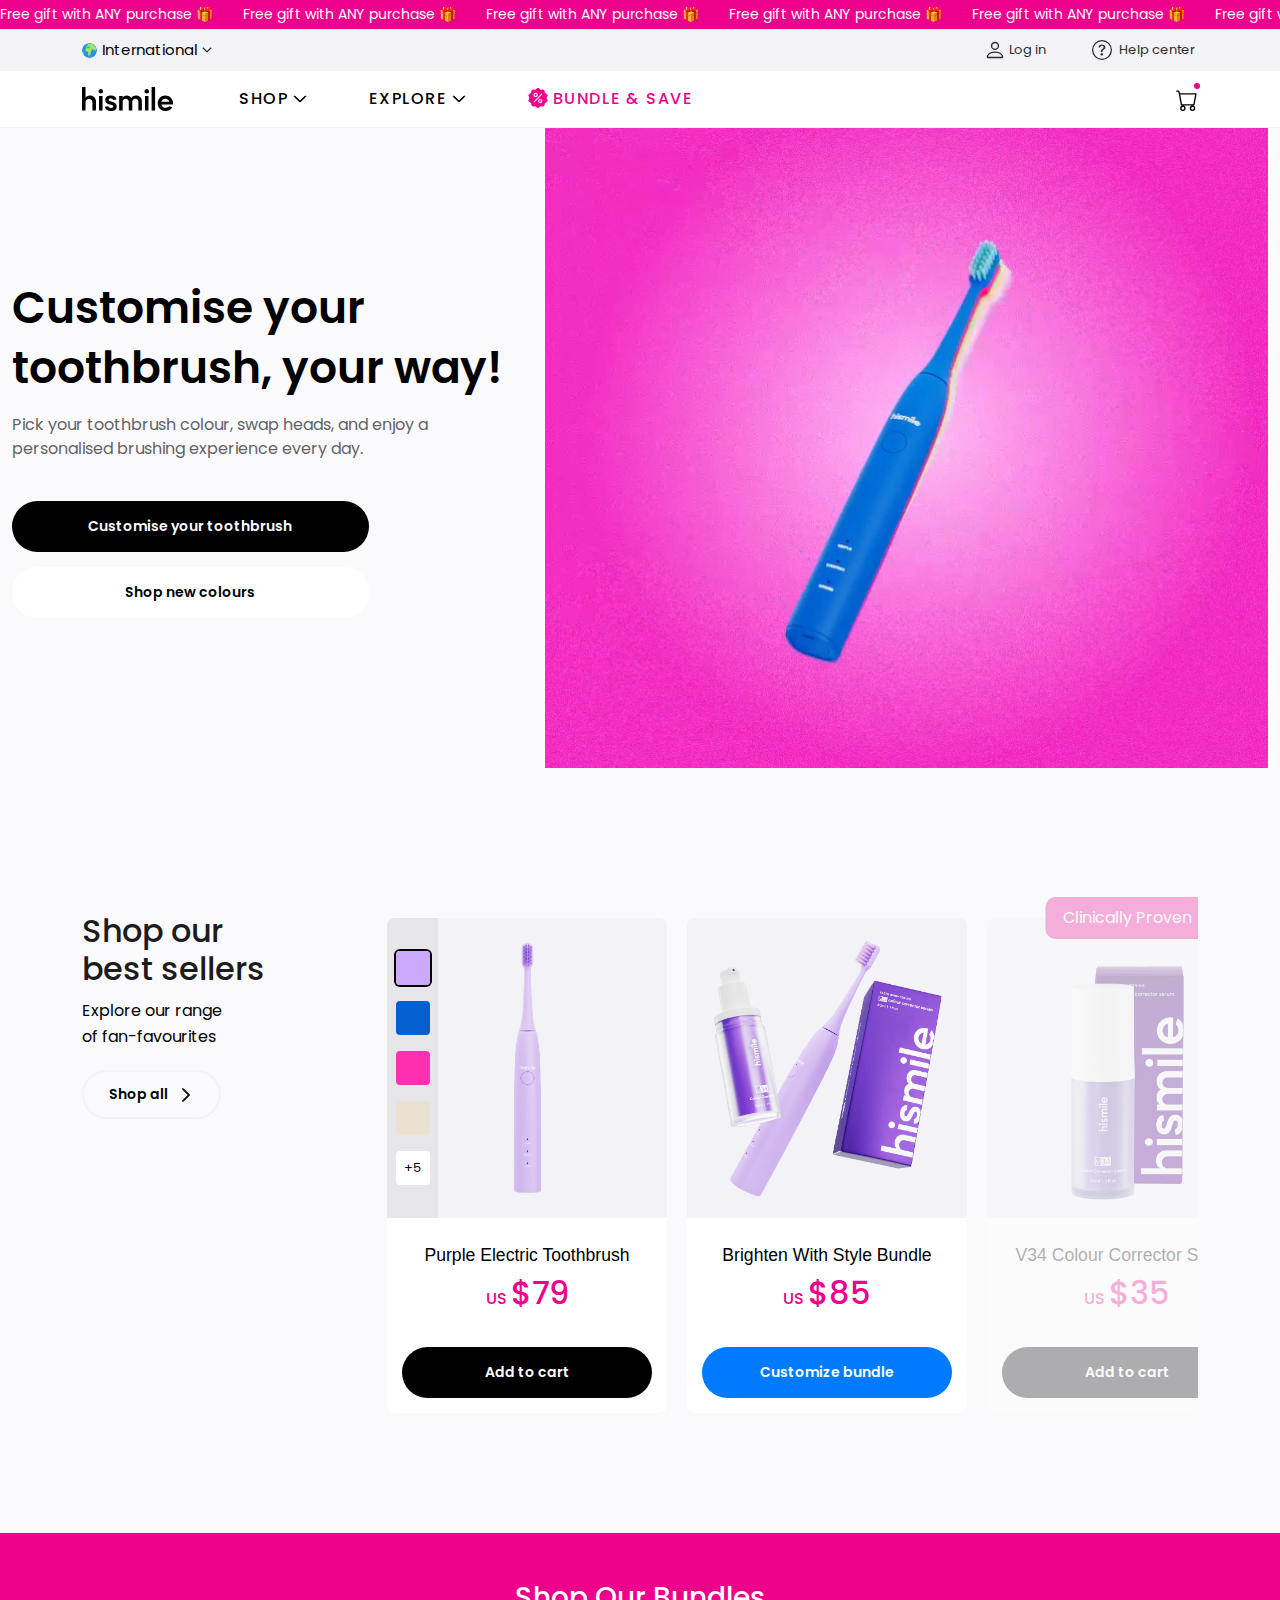
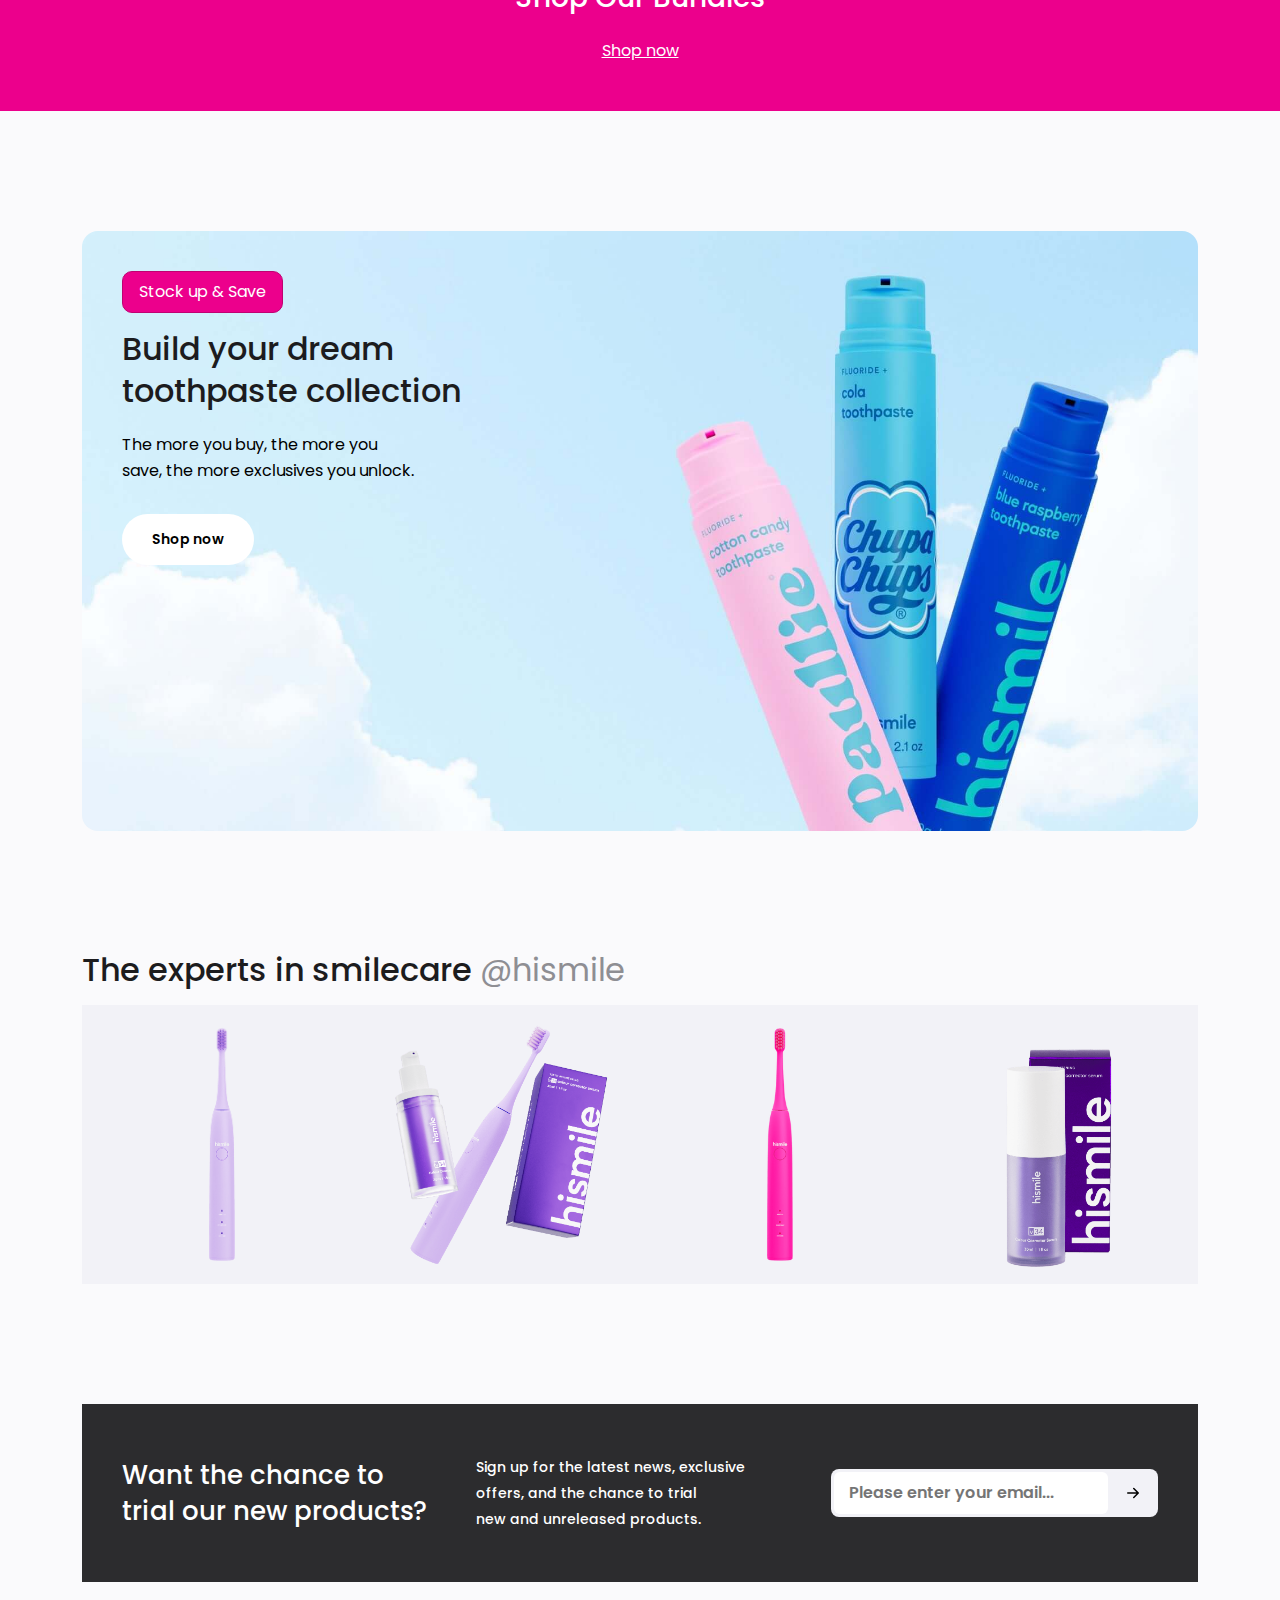
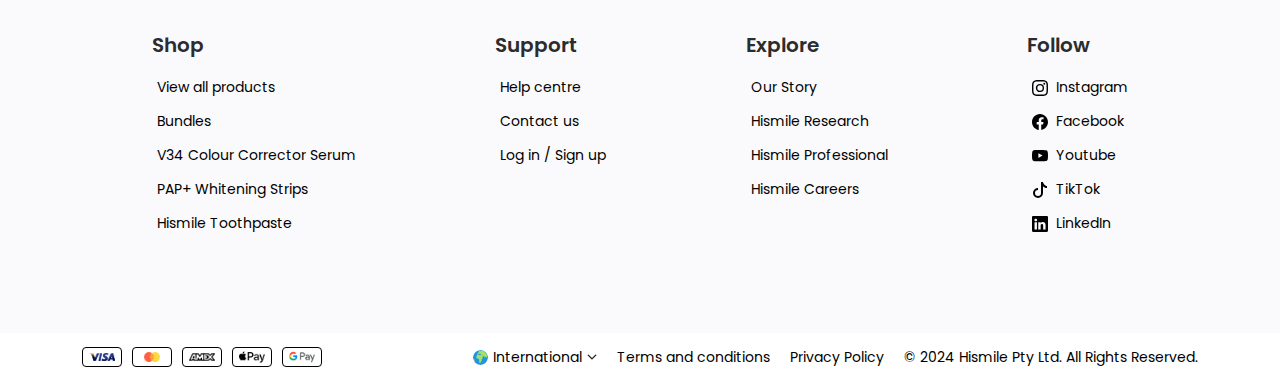
==== index.html @ 8561d547 "u" ====
<!DOCTYPE html>
<html lang=en>

<head>
    <meta charset="UTF-8">
    <meta http-equiv="X-UA-Compatible" content="IE=edge">
    <meta name="viewport" content="width=device-width, initial-scale=1">
    <link rel="shortcut icon" href="assets/images/favicon.ico" type="image/x-icon">
    <title>Hismile™ Official | At-home Oral Care</title>
    <link href="https://fonts.googleapis.com/css2?family=Poppins:wght@300;400;500;600;700;800&display=swap" rel="stylesheet">
    <!--  -->
    
    <link rel="stylesheet" href="assets/css/bootstrap.css">
    <link rel="stylesheet" href="assets/css/style.css">
</head>

<body>
    <!-- header start -->
    <header>
        <!-- offer-wrapper start -->
        <div class="offer-wrapper bg--primary py-1" data-speed="fast" data-direction="left">
            <div class="offer-slider text-white">
                <a href="#">
                    Free gift with ANY purchase 🎁
                </a>
                <a href="#">
                    Free gift with ANY purchase 🎁
                </a>
                <a href="#">
                    Free gift with ANY purchase 🎁
                </a>
                <a href="#">
                    Free gift with ANY purchase 🎁
                </a>
                <a href="#">
                    Free gift with ANY purchase 🎁
                </a>
                <a href="#">
                    Free gift with ANY purchase 🎁
                </a>
                <a href="#">
                    Free gift with ANY purchase 🎁
                </a>
                <a href="#">
                    Free gift with ANY purchase 🎁
                </a>
            </div>
        </div>
        <!-- offer-wrapper end -->
        
        <nav>
            <!-- nav-middle start -->
            <div class="nav-middle">
                <div class="container-xl">
                    <div class="nav-middle-inner">
                        <select>
                            <option value="AU" data-image="assets/images/flags/au.svg">Australia &amp; New Zealand</option>
                            <option value="US" data-image="assets/images/flags/us.svg">United States</option>
                            <option value="UK" data-image="assets/images/flags/gb.svg">United Kingdom</option>
                            <option value="EU" data-image="assets/images/flags/eu.svg">Europe</option>
                            <option value="CA" data-image="assets/images/flags/ca.svg">Canada</option>
                            <option value="INT" data-image="assets/images/flags/int.svg" selected>International</option>
                        </select>
                        <ul>
                            <li>
                                <a href="#">
                                    <svg xmlns="http://www.w3.org/2000/svg" width="22" height="22" fill="currentColor" class="bi bi-person" viewBox="0 0 16 16">
                                        <path d="M8 8a3 3 0 1 0 0-6 3 3 0 0 0 0 6m2-3a2 2 0 1 1-4 0 2 2 0 0 1 4 0m4 8c0 1-1 1-1 1H3s-1 0-1-1 1-4 6-4 6 3 6 4m-1-.004c-.001-.246-.154-.986-.832-1.664C11.516 10.68 10.289 10 8 10s-3.516.68-4.168 1.332c-.678.678-.83 1.418-.832 1.664z"/>
                                    </svg>
                                    <span>Log in</span>
                                </a>
                            </li>
                            <li>
                                <a href="#">
                                    <svg xmlns="http://www.w3.org/2000/svg" width="20" height="20" fill="currentColor" class="bi bi-question-circle" viewBox="0 0 16 16">
                                        <path d="M8 15A7 7 0 1 1 8 1a7 7 0 0 1 0 14m0 1A8 8 0 1 0 8 0a8 8 0 0 0 0 16"/>
                                        <path d="M5.255 5.786a.237.237 0 0 0 .241.247h.825c.138 0 .248-.113.266-.25.09-.656.54-1.134 1.342-1.134.686 0 1.314.343 1.314 1.168 0 .635-.374.927-.965 1.371-.673.489-1.206 1.06-1.168 1.987l.003.217a.25.25 0 0 0 .25.246h.811a.25.25 0 0 0 .25-.25v-.105c0-.718.273-.927 1.01-1.486.609-.463 1.244-.977 1.244-2.056 0-1.511-1.276-2.241-2.673-2.241-1.267 0-2.655.59-2.75 2.286m1.557 5.763c0 .533.425.927 1.01.927.609 0 1.028-.394 1.028-.927 0-.552-.42-.94-1.029-.94-.584 0-1.009.388-1.009.94"/>
                                    </svg>
                                    <span class="ms-1">Help center</span>
                                </a>
                            </li>
                        </ul>
                    </div>
                </div>
            </div>
            <!-- nav-middle end -->
            
            <!-- main-nav start -->
            <div class="main-nav bg-white c-black position-relative">
                <div class="container-xl">
                    <div class="d-flex align-items-center">
                        <div class="site-logo">
                            <a href="/">
                                <svg width="91" height="24" viewBox="0 0 91 24" fill="none" xmlns="http://www.w3.org/2000/svg"><path d="M3.50743 0V10.7635C4.01695 10.0459 4.6957 9.46562 5.48329 9.07415C6.27088 8.68267 7.1429 8.49217 8.02177 8.51958C11.4317 8.51958 13.9326 10.9583 13.9326 14.2426V23.576H10.4248V15.2181C10.3903 14.3229 10.0108 13.476 9.36609 12.8549C8.72136 12.2338 7.86144 11.8868 6.96675 11.8868C6.07206 11.8868 5.21214 12.2338 4.56741 12.8549C3.92268 13.476 3.54324 14.3229 3.50872 15.2181V23.5751H0V0H3.50743Z" fill="black"></path><path d="M18.8034 2.04859C19.0998 2.0409 19.3947 2.09368 19.67 2.20373C19.9454 2.31377 20.1955 2.47878 20.4052 2.68869C20.6148 2.89861 20.7796 3.14904 20.8895 3.42476C20.9995 3.70047 21.0522 3.99569 21.0445 4.29246C21.0487 4.58679 20.9934 4.87892 20.8819 5.15127C20.7703 5.42362 20.6049 5.67054 20.3955 5.87714C20.1861 6.08375 19.9371 6.24577 19.6635 6.35345C19.3898 6.46112 19.0973 6.51221 18.8034 6.50365C18.5114 6.51135 18.2208 6.4594 17.9495 6.35099C17.6781 6.24258 17.4317 6.07996 17.2252 5.87306C17.0187 5.66616 16.8564 5.41931 16.7483 5.14756C16.6402 4.87582 16.5884 4.58487 16.5963 4.29246C16.585 3.99764 16.6342 3.70363 16.7406 3.42854C16.8471 3.15344 17.0087 2.90308 17.2155 2.69287C17.4222 2.48267 17.6698 2.31706 17.9429 2.20626C18.216 2.09545 18.5088 2.04179 18.8034 2.04859ZM20.5574 8.94236V23.5751H17.0499V8.94236H20.5574Z" fill="black"></path><path d="M22.8955 19.7054L26.1753 19.2176C26.433 20.2258 27.3781 20.9411 29.0658 20.9411C30.3648 20.9411 31.404 20.4533 31.404 19.5428C31.404 18.9251 30.9495 18.5023 29.7802 18.1122L26.7926 17.169C24.3242 16.3561 23.2851 15.1531 23.2851 13.0718C23.2851 9.85287 25.8196 8.51953 28.9361 8.51953C32.151 8.51953 34.1648 10.0804 34.5205 12.4542L31.2403 13.0069C31.0131 12.1613 30.169 11.5445 28.6749 11.5445C27.5705 11.5445 26.6289 11.9673 26.6289 12.8129C26.6289 13.3656 27.0185 13.6907 27.9279 14.0172L30.916 15.0253C33.6115 15.9681 34.7482 17.3015 34.7482 19.415C34.7482 22.569 32.1497 24 28.967 24C25.396 24 23.2851 22.3071 22.8955 19.7054Z" fill="black"></path><path d="M40.6597 8.94241V10.5033C41.142 9.87029 41.7671 9.36058 42.4838 9.01581C43.2006 8.67104 43.9886 8.50101 44.7836 8.51961C45.6917 8.50347 46.5895 8.71509 47.3951 9.13517C48.2006 9.55526 48.8885 10.1705 49.3959 10.9248C49.8952 10.155 50.5858 9.5284 51.4 9.10651C52.2142 8.68462 53.1239 8.48193 54.0399 8.51832C57.385 8.51832 59.8533 10.8594 59.8533 13.9489V23.5751H56.3781V14.9579C56.3829 14.5535 56.3074 14.1521 56.1562 13.777C56.0049 13.402 55.7808 13.0607 55.4969 12.773C55.2129 12.4853 54.8748 12.2569 54.502 12.101C54.1292 11.9451 53.7293 11.8649 53.3253 11.8649C52.9214 11.8649 52.5214 11.9451 52.1487 12.101C51.7759 12.2569 51.4378 12.4853 51.1538 12.773C50.8699 13.0607 50.6458 13.402 50.4945 13.777C50.3432 14.1521 50.2678 14.5535 50.2726 14.9579V23.5751H46.7652V14.9579C46.77 14.5535 46.6945 14.1521 46.5433 13.777C46.392 13.402 46.1679 13.0607 45.884 12.773C45.6 12.4853 45.2619 12.2569 44.8891 12.101C44.5164 11.9451 44.1164 11.8649 43.7124 11.8649C43.3085 11.8649 42.9085 11.9451 42.5358 12.101C42.163 12.2569 41.8249 12.4853 41.5409 12.773C41.257 13.0607 41.0329 13.402 40.8816 13.777C40.7303 14.1521 40.6549 14.5535 40.6597 14.9579V23.5751H37.1519V8.94241H40.6597Z" fill="black"></path><path d="M64.7248 2.04857C65.0211 2.04095 65.3159 2.09378 65.5913 2.20385C65.8666 2.31392 66.1167 2.47893 66.3263 2.68884C66.5359 2.89875 66.7006 3.14916 66.8105 3.42485C66.9204 3.70053 66.9731 3.99572 66.9654 4.29245C66.9697 4.58674 66.9143 4.87884 66.8028 5.15116C66.6913 5.42347 66.5259 5.67037 66.3166 5.87697C66.1072 6.08358 65.8582 6.24561 65.5847 6.35331C65.3111 6.461 65.0186 6.51214 64.7248 6.50364C64.4327 6.51146 64.1421 6.4596 63.8706 6.35124C63.5992 6.24287 63.3527 6.08027 63.1461 5.87335C62.9395 5.66643 62.7772 5.41953 62.6691 5.14773C62.561 4.87592 62.5093 4.58491 62.5172 4.29245C62.5059 3.99758 62.555 3.7035 62.6615 3.42835C62.7679 3.15319 62.9296 2.90279 63.1364 2.69256C63.3432 2.48234 63.5909 2.31674 63.864 2.20599C64.1372 2.09523 64.4301 2.04166 64.7248 2.04857ZM66.4783 8.94235V23.5751H62.9708V8.94235H66.4783Z" fill="black"></path><path d="M69.5962 0H73.1036V23.5751H69.5962V0Z" fill="black"></path><path d="M83.3659 8.51983C84.3797 8.50779 85.3855 8.70046 86.3232 9.08633C87.261 9.4722 88.1114 10.0434 88.8238 10.7657C89.5361 11.488 90.0958 12.3467 90.4693 13.2904C90.8428 14.2341 91.0225 15.2435 90.9976 16.2583C90.9976 16.6937 90.9651 17.1284 90.9005 17.559H79.3061C79.559 18.4978 80.1186 19.3248 80.8956 19.9082C81.6725 20.4916 82.6222 20.7977 83.5932 20.7779C84.2406 20.7809 84.8809 20.6429 85.4697 20.3733C86.0585 20.1038 86.5818 19.7093 87.0031 19.217L90.4134 20.2252C89.7091 21.3997 88.7074 22.367 87.5098 23.0294C86.3122 23.6917 84.9611 24.0256 83.5932 23.9973C79.0788 23.9973 75.6689 20.6807 75.6689 16.2583C75.646 15.2385 75.8293 14.2246 76.2076 13.2775C76.5859 12.3304 77.1515 11.4696 77.8704 10.7468C78.5893 10.024 79.4467 9.45415 80.391 9.07146C81.3354 8.68877 82.3473 8.50114 83.3659 8.51983ZM79.3387 14.8282H87.3931C87.1398 13.9374 86.6031 13.1538 85.8645 12.5962C85.1258 12.0387 84.2256 11.7378 83.3006 11.7392C82.394 11.7504 81.5159 12.0584 80.8005 12.6162C80.0851 13.174 79.5717 13.9509 79.3387 14.8282Z" fill="black"></path></svg>
                            </a>
                        </div>
                        <div class="the-menu">
                            <ul>
                                <li>
                                    <a href="#">
                                        <span>SHOP</span>
                                        <i>
                                            <svg xmlns="http://www.w3.org/2000/svg" width="14" height="14" fill="currentColor" stroke="currentColor" class="bi bi-chevron-down" viewBox="0 0 16 16">
                                                <path fill-rule="evenodd" d="M1.646 4.646a.5.5 0 0 1 .708 0L8 10.293l5.646-5.647a.5.5 0 0 1 .708.708l-6 6a.5.5 0 0 1-.708 0l-6-6a.5.5 0 0 1 0-.708"/>
                                            </svg>
                                        </i>
                                    </a>
                                    <div class="mega-menu-container">
                                        <div class="container-xl">
                                            <div class="row justify-content-center">
                                                <div class="col-lg-3">
                                                    <div class="mm-col mm-ul">
                                                        <h2>Shop</h2>
                                                        <ul>
                                                            <li><a href="/collection.html">Shop all</a></li>
                                                            <li><a href="#">Best sellers</a></li>
                                                            <li><a href="#">Shop Bundles</a></li>
                                                            <li><a href="#">V34 Colour Corrector Serum</a></li>
                                                            <li><a href="#">PAP+ Whitening Strips</a></li>
                                                            <li><a href="#">Hismile Toothpaste</a></li>
                                                        </ul>
                                                    </div>
                                                </div>
                                                <div class="col-lg-4">
                                                    <div class="mm-col">
                                                        <h2>Shop the Toothbrush Build a Bundle</h2>
                                                        <figure>
                                                            <a href="#">
                                                                <img src="assets/images/mega-menu/01.png" alt="Shop the Toothbrush Build a Bundle">
                                                            </a>
                                                        </figure>
                                                    </div>
                                                </div>
                                                <div class="col-lg-4">
                                                    <div class="mm-col">
                                                        <h2>Flavoured Toothpaste Bundle</h2>
                                                        <figure>
                                                            <a href="#">
                                                                <img src="assets/images/mega-menu/02.png" alt="Flavoured Toothpaste Bundle">
                                                            </a>
                                                        </figure>
                                                    </div>
                                                </div>
                                            </div>
                                        </div>
                                    </div>
                                </li>
                                <li>
                                    <a href="#">
                                        <span>EXPLORE</span>
                                        <i>
                                            <svg xmlns="http://www.w3.org/2000/svg" width="14" height="14" fill="currentColor" stroke="currentColor" class="bi bi-chevron-down" viewBox="0 0 16 16">
                                                <path fill-rule="evenodd" d="M1.646 4.646a.5.5 0 0 1 .708 0L8 10.293l5.646-5.647a.5.5 0 0 1 .708.708l-6 6a.5.5 0 0 1-.708 0l-6-6a.5.5 0 0 1 0-.708"/>
                                            </svg>
                                        </i>
                                    </a>
                                    <div class="mega-menu-container">
                                        <div class="container-xl">
                                            <div class="row justify-content-center">
                                                <div class="col-lg-3">
                                                    <div class="mm-col mm-ul">
                                                        <h2>Explore</h2>
                                                        <ul>
                                                            <li><a href="#">Our Story</a></li>
                                                            <li><a href="#">Hismile Research</a></li>
                                                            <li><a href="#">How whitening works</a></li>
                                                            <li><a href="#">Community Trials</a></li>
                                                            <li><a href="#">Hismile Professional</a></li>
                                                            <li><a href="#">Hismile Careers</a></li>
                                                        </ul>
                                                    </div>
                                                </div>
                                                <div class="col-lg-4">
                                                    <div class="mm-col">
                                                        <h2>Learn about Hismile Professional</h2>
                                                        <figure>
                                                            <a href="#">
                                                                <img src="assets/images/mega-menu/03.jpg" alt="Learn about Hismile Professional">
                                                            </a>
                                                        </figure>
                                                    </div>
                                                </div>
                                                <div class="col-lg-4">
                                                    <div class="mm-col">
                                                        <h2>Learn about Hismile Research</h2>
                                                        <figure>
                                                            <a href="#">
                                                                <img src="assets/images/mega-menu/04.jpg" alt="Learn about Hismile Research">
                                                            </a>
                                                        </figure>
                                                    </div>
                                                </div>
                                            </div>
                                        </div>
                                    </div>
                                </li>
                                <li class="bundles">
                                    <a href="#" class="c-primary">
                                        <i>
                                            <svg width="20" height="20" viewBox="0 0 20 20" fill="none" fill="currentColor" xmlns="http://www.w3.org/2000/svg">
                                                <g clip-path="url(#clip0_137:7825)">
                                                    <path d="M18.6693 9.74103C18.5888 9.90564 18.5888 10.0945 18.6693 10.2591L19.4152 11.7851C19.8305 12.6347 19.5015 13.6475 18.6661 14.0907L17.1657 14.8868C17.0039 14.9727 16.8929 15.1255 16.8612 15.3059L16.5677 16.9788C16.4043 17.9103 15.5431 18.5363 14.6065 18.4038L12.9248 18.1659C12.7433 18.1404 12.5638 18.1986 12.4321 18.326L11.2113 19.507C10.8715 19.8357 10.4352 20.0001 9.99918 20.0001C9.56301 20.0002 9.127 19.8358 8.78708 19.507L7.56635 18.326C7.43463 18.1986 7.25502 18.1402 7.07365 18.1659L5.3919 18.4038C5.30796 18.4157 5.22444 18.4214 5.14214 18.4214C4.30648 18.4215 3.57938 17.8268 3.43063 16.9789L3.13719 15.3059C3.10551 15.1255 2.99454 14.9726 2.83266 14.8868L1.33228 14.0907C0.496894 13.6475 0.167834 12.6348 0.583144 11.7851L1.32908 10.2592C1.40955 10.0946 1.40955 9.90576 1.32908 9.74111L0.583183 8.21518C0.167873 7.36554 0.496933 6.35277 1.33232 5.90957L2.8327 5.11348C2.99454 5.02758 3.10551 4.87481 3.13719 4.69434L3.43063 3.02142C3.59402 2.08994 4.45535 1.46393 5.39187 1.59647L7.07361 1.83436C7.2551 1.85991 7.43459 1.80166 7.56631 1.67424L8.78708 0.493195C9.46676 -0.164418 10.5316 -0.164379 11.2113 0.493195L12.4321 1.67413C12.5637 1.80151 12.7432 1.85987 12.9248 1.83424L14.6065 1.59635C15.5427 1.46389 16.4043 2.08983 16.5677 3.02131L16.8612 4.6943C16.8929 4.87473 17.0038 5.02754 17.1657 5.1134L18.6661 5.90949C19.5015 6.35273 19.8305 7.36542 19.4152 8.21506L18.6693 9.74103Z" fill="currentColor"></path>
                                                    <path d="M14.2136 5.78562C13.9884 5.56039 13.6232 5.56039 13.398 5.78562L5.78514 13.3985C5.5599 13.6237 5.5599 13.9889 5.78514 14.2141C5.89775 14.3267 6.04537 14.3831 6.19295 14.3831C6.34052 14.3831 6.48818 14.3268 6.60076 14.2141L14.2136 6.60132C14.4389 6.37605 14.4389 6.0109 14.2136 5.78562Z" fill="white"></path>
                                                    <path d="M7.69243 4.80908C6.52634 4.80908 5.57764 5.75779 5.57764 6.92387C5.57764 8.08996 6.52634 9.03867 7.69243 9.03867C8.85852 9.03867 9.80722 8.08996 9.80722 6.92387C9.80722 5.75779 8.85852 4.80908 7.69243 4.80908ZM7.69243 7.88512C7.16239 7.88512 6.73118 7.45391 6.73118 6.92384C6.73118 6.3938 7.16239 5.96259 7.69243 5.96259C8.22247 5.96259 8.65371 6.3938 8.65371 6.92384C8.65367 7.45391 8.22247 7.88512 7.69243 7.88512Z" fill="white"></path>
                                                    <path d="M12.3067 10.9614C11.1406 10.9614 10.1919 11.9101 10.1919 13.0762C10.1919 14.2423 11.1406 15.191 12.3067 15.191C13.4728 15.191 14.4215 14.2423 14.4215 13.0762C14.4215 11.9101 13.4728 10.9614 12.3067 10.9614ZM12.3067 14.0375C11.7767 14.0375 11.3454 13.6063 11.3454 13.0762C11.3454 12.5462 11.7766 12.115 12.3067 12.115C12.8367 12.115 13.2679 12.5462 13.2679 13.0762C13.2679 13.6063 12.8367 14.0375 12.3067 14.0375Z" fill="white"></path>
                                                </g>
                                                <defs>
                                                    <clipPath id="clip0_137:7825">
                                                        <rect width="20" height="20" fill="white" transform="translate(-0.000488281)"></rect>
                                                    </clipPath>
                                                </defs>
                                            </svg>
                                        </i>
                                        <span>BUNDLE & SAVE</span>
                                    </a>
                                </li>
                            </ul>
                        </div>
                        <div class="the-cart ms-auto">
                            <a href="#">
                                <i class="hs-content">
                                    <svg xmlns="http://www.w3.org/2000/svg" width="22" height="22" fill="currentColor" class="bi bi-cart" viewBox="0 0 16 16">
                                        <path d="M0 1.5A.5.5 0 0 1 .5 1H2a.5.5 0 0 1 .485.379L2.89 3H14.5a.5.5 0 0 1 .491.592l-1.5 8A.5.5 0 0 1 13 12H4a.5.5 0 0 1-.491-.408L2.01 3.607 1.61 2H.5a.5.5 0 0 1-.5-.5M3.102 4l1.313 7h8.17l1.313-7zM5 12a2 2 0 1 0 0 4 2 2 0 0 0 0-4m7 0a2 2 0 1 0 0 4 2 2 0 0 0 0-4m-7 1a1 1 0 1 1 0 2 1 1 0 0 1 0-2m7 0a1 1 0 1 1 0 2 1 1 0 0 1 0-2"/>
                                    </svg>
                                </i>
                            </a>
                        </div>
                    </div>
                </div>
            </div>
            <!-- main-nav end -->
            
            <!-- mobile-menu start -->
            <div class="mobile-menu">
                <div class="hamburger-wrapper">
                    <div class="hamburger-menu"></div>
                </div>
                <div class="mm-header">
                    <a href="#">
                        <svg xmlns="http://www.w3.org/2000/svg" width="18" height="18" fill="currentColor" class="bi bi-person" viewBox="0 0 16 16">
                            <path d="M8 8a3 3 0 1 0 0-6 3 3 0 0 0 0 6m2-3a2 2 0 1 1-4 0 2 2 0 0 1 4 0m4 8c0 1-1 1-1 1H3s-1 0-1-1 1-4 6-4 6 3 6 4m-1-.004c-.001-.246-.154-.986-.832-1.664C11.516 10.68 10.289 10 8 10s-3.516.68-4.168 1.332c-.678.678-.83 1.418-.832 1.664z"/>
                        </svg>
                        <span class="ms-1">Log in</span>
                    </a>
                    <a href="#">
                        <svg xmlns="http://www.w3.org/2000/svg" width="16" height="16" fill="currentColor" class="bi bi-question-circle" viewBox="0 0 16 16">
                            <path d="M8 15A7 7 0 1 1 8 1a7 7 0 0 1 0 14m0 1A8 8 0 1 0 8 0a8 8 0 0 0 0 16"/>
                            <path d="M5.255 5.786a.237.237 0 0 0 .241.247h.825c.138 0 .248-.113.266-.25.09-.656.54-1.134 1.342-1.134.686 0 1.314.343 1.314 1.168 0 .635-.374.927-.965 1.371-.673.489-1.206 1.06-1.168 1.987l.003.217a.25.25 0 0 0 .25.246h.811a.25.25 0 0 0 .25-.25v-.105c0-.718.273-.927 1.01-1.486.609-.463 1.244-.977 1.244-2.056 0-1.511-1.276-2.241-2.673-2.241-1.267 0-2.655.59-2.75 2.286m1.557 5.763c0 .533.425.927 1.01.927.609 0 1.028-.394 1.028-.927 0-.552-.42-.94-1.029-.94-.584 0-1.009.388-1.009.94"/>
                        </svg>
                        <span class="ms-1">Help center</span>
                    </a>
                </div>
                <menu>
                    <li class="has-child">
                        <a href="#">
                            <span>SHOP</span>
                            <i>
                                <svg xmlns="http://www.w3.org/2000/svg" width="14" height="14" fill="currentColor" stroke="currentColor" class="bi bi-chevron-down" viewBox="0 0 16 16">
                                    <path fill-rule="evenodd" d="M1.646 4.646a.5.5 0 0 1 .708 0L8 10.293l5.646-5.647a.5.5 0 0 1 .708.708l-6 6a.5.5 0 0 1-.708 0l-6-6a.5.5 0 0 1 0-.708"/>
                                </svg>
                            </i>
                        </a>
                        <div class="mega-menu-container">
                            <div class="mm-col mm-ul">
                                <ul>
                                    <li><a href="/collection.html">Shop all</a></li>
                                    <li><a href="#">Best sellers</a></li>
                                    <li><a href="#">Shop Bundles</a></li>
                                    <li><a href="#">V34 Colour Corrector Serum</a></li>
                                    <li><a href="#">PAP+ Whitening Strips</a></li>
                                    <li><a href="#">Hismile Toothpaste</a></li>
                                </ul>
                            </div>
                            <div class="mm-col">
                                <h2>Shop the Toothbrush Build a Bundle</h2>
                                <figure>
                                    <a href="#">
                                        <img src="assets/images/mega-menu/01.png" alt="Shop the Toothbrush Build a Bundle">
                                    </a>
                                </figure>
                            </div>
                            <div class="mm-col">
                                <h2>Flavoured Toothpaste Bundle</h2>
                                <figure>
                                    <a href="#">
                                        <img src="assets/images/mega-menu/02.png" alt="Flavoured Toothpaste Bundle">
                                    </a>
                                </figure>
                            </div>
                        </div>
                    </li>
                    <li class="has-child">
                        <a href="#">
                            <span>EXPLORE</span>
                            <i>
                                <svg xmlns="http://www.w3.org/2000/svg" width="14" height="14" fill="currentColor" stroke="currentColor" class="bi bi-chevron-down" viewBox="0 0 16 16">
                                    <path fill-rule="evenodd" d="M1.646 4.646a.5.5 0 0 1 .708 0L8 10.293l5.646-5.647a.5.5 0 0 1 .708.708l-6 6a.5.5 0 0 1-.708 0l-6-6a.5.5 0 0 1 0-.708"/>
                                </svg>
                            </i>
                        </a>
                        <div class="mega-menu-container">
                            <div class="mm-col mm-ul">
                                <ul>
                                    <li><a href="#">Our Story</a></li>
                                    <li><a href="#">Hismile Research</a></li>
                                    <li><a href="#">How whitening works</a></li>
                                    <li><a href="#">Community Trials</a></li>
                                    <li><a href="#">Hismile Professional</a></li>
                                    <li><a href="#">Hismile Careers</a></li>
                                </ul>
                            </div>
                            <div class="mm-col">
                                <h2>Learn about Hismile Professional</h2>
                                <figure>
                                    <a href="#">
                                        <img src="assets/images/mega-menu/03.jpg" alt="Learn about Hismile Professional">
                                    </a>
                                </figure>
                            </div>
                            <div class="mm-col">
                                <h2>Learn about Hismile Research</h2>
                                <figure>
                                    <a href="#">
                                        <img src="assets/images/mega-menu/04.jpg" alt="Learn about Hismile Research">
                                    </a>
                                </figure>
                            </div>
                        </div>
                    </li>
                    <li class="bundles">
                        <a href="#" class="c-primary">
                            <i>
                                <svg width="20" height="20" viewBox="0 0 20 20" fill="none" fill="currentColor" xmlns="http://www.w3.org/2000/svg">
                                    <g clip-path="url(#clip0_137:7825)">
                                        <path d="M18.6693 9.74103C18.5888 9.90564 18.5888 10.0945 18.6693 10.2591L19.4152 11.7851C19.8305 12.6347 19.5015 13.6475 18.6661 14.0907L17.1657 14.8868C17.0039 14.9727 16.8929 15.1255 16.8612 15.3059L16.5677 16.9788C16.4043 17.9103 15.5431 18.5363 14.6065 18.4038L12.9248 18.1659C12.7433 18.1404 12.5638 18.1986 12.4321 18.326L11.2113 19.507C10.8715 19.8357 10.4352 20.0001 9.99918 20.0001C9.56301 20.0002 9.127 19.8358 8.78708 19.507L7.56635 18.326C7.43463 18.1986 7.25502 18.1402 7.07365 18.1659L5.3919 18.4038C5.30796 18.4157 5.22444 18.4214 5.14214 18.4214C4.30648 18.4215 3.57938 17.8268 3.43063 16.9789L3.13719 15.3059C3.10551 15.1255 2.99454 14.9726 2.83266 14.8868L1.33228 14.0907C0.496894 13.6475 0.167834 12.6348 0.583144 11.7851L1.32908 10.2592C1.40955 10.0946 1.40955 9.90576 1.32908 9.74111L0.583183 8.21518C0.167873 7.36554 0.496933 6.35277 1.33232 5.90957L2.8327 5.11348C2.99454 5.02758 3.10551 4.87481 3.13719 4.69434L3.43063 3.02142C3.59402 2.08994 4.45535 1.46393 5.39187 1.59647L7.07361 1.83436C7.2551 1.85991 7.43459 1.80166 7.56631 1.67424L8.78708 0.493195C9.46676 -0.164418 10.5316 -0.164379 11.2113 0.493195L12.4321 1.67413C12.5637 1.80151 12.7432 1.85987 12.9248 1.83424L14.6065 1.59635C15.5427 1.46389 16.4043 2.08983 16.5677 3.02131L16.8612 4.6943C16.8929 4.87473 17.0038 5.02754 17.1657 5.1134L18.6661 5.90949C19.5015 6.35273 19.8305 7.36542 19.4152 8.21506L18.6693 9.74103Z" fill="currentColor"></path>
                                        <path d="M14.2136 5.78562C13.9884 5.56039 13.6232 5.56039 13.398 5.78562L5.78514 13.3985C5.5599 13.6237 5.5599 13.9889 5.78514 14.2141C5.89775 14.3267 6.04537 14.3831 6.19295 14.3831C6.34052 14.3831 6.48818 14.3268 6.60076 14.2141L14.2136 6.60132C14.4389 6.37605 14.4389 6.0109 14.2136 5.78562Z" fill="white"></path>
                                        <path d="M7.69243 4.80908C6.52634 4.80908 5.57764 5.75779 5.57764 6.92387C5.57764 8.08996 6.52634 9.03867 7.69243 9.03867C8.85852 9.03867 9.80722 8.08996 9.80722 6.92387C9.80722 5.75779 8.85852 4.80908 7.69243 4.80908ZM7.69243 7.88512C7.16239 7.88512 6.73118 7.45391 6.73118 6.92384C6.73118 6.3938 7.16239 5.96259 7.69243 5.96259C8.22247 5.96259 8.65371 6.3938 8.65371 6.92384C8.65367 7.45391 8.22247 7.88512 7.69243 7.88512Z" fill="white"></path>
                                        <path d="M12.3067 10.9614C11.1406 10.9614 10.1919 11.9101 10.1919 13.0762C10.1919 14.2423 11.1406 15.191 12.3067 15.191C13.4728 15.191 14.4215 14.2423 14.4215 13.0762C14.4215 11.9101 13.4728 10.9614 12.3067 10.9614ZM12.3067 14.0375C11.7767 14.0375 11.3454 13.6063 11.3454 13.0762C11.3454 12.5462 11.7766 12.115 12.3067 12.115C12.8367 12.115 13.2679 12.5462 13.2679 13.0762C13.2679 13.6063 12.8367 14.0375 12.3067 14.0375Z" fill="white"></path>
                                    </g>
                                    <defs>
                                        <clipPath id="clip0_137:7825">
                                            <rect width="20" height="20" fill="white" transform="translate(-0.000488281)"></rect>
                                        </clipPath>
                                    </defs>
                                </svg>
                            </i>
                            <span class="ms-2">BUNDLE & SAVE</span>
                        </a>
                    </li>
                </menu>
                <div class="mm-footer">
                    <a href="#">
                        <svg xmlns="http://www.w3.org/2000/svg" width="20" height="20" fill="currentColor" class="bi bi-envelope" viewBox="0 0 16 16">
                            <path d="M0 4a2 2 0 0 1 2-2h12a2 2 0 0 1 2 2v8a2 2 0 0 1-2 2H2a2 2 0 0 1-2-2zm2-1a1 1 0 0 0-1 1v.217l7 4.2 7-4.2V4a1 1 0 0 0-1-1zm13 2.383-4.708 2.825L15 11.105zm-.034 6.876-5.64-3.471L8 9.583l-1.326-.795-5.64 3.47A1 1 0 0 0 2 13h12a1 1 0 0 0 .966-.741M1 11.105l4.708-2.897L1 5.383z"/>
                        </svg>
                        <span class="ms-1">Contact us</span>
                    </a>
                    <select>
                        <option value="AU" data-image="assets/images/flags/au.svg">Australia &amp; New Zealand</option>
                        <option value="US" data-image="assets/images/flags/us.svg">United States</option>
                        <option value="UK" data-image="assets/images/flags/gb.svg">United Kingdom</option>
                        <option value="EU" data-image="assets/images/flags/eu.svg">Europe</option>
                        <option value="CA" data-image="assets/images/flags/ca.svg">Canada</option>
                        <option value="INT" data-image="assets/images/flags/int.svg" selected>International</option>
                    </select>
                </div>
            </div>
            <!-- mobile-menu end -->
        </nav>
    </header>
    <!-- header end -->
    
    <!-- wrapper start -->
    <main class="wrapper">
        
        <!-- hero-section start -->
        <section class="hero-section">
            <div class="container-xxl">
                <div class="row align-items-center">
                    <div class="col-xl-7 col-lg-6 col-md-5 order-1 order-md-2">
                        <figure>
                            <a href="#">
                                <video autoplay loop muted>
                                    <source src="assets/images/hero/hero.mp4" type="video/mp4">
                                </video>
                            </a>
                        </figure>
                    </div>
                    <div class="col-xl-5 col-lg-6 col-md-7 order-2 order-md-1">
                        <div class="hero-content c-black text-center text-md-start">
                            <h1 class="fw-6">Customise your toothbrush, your way!</h1>
                            <p>Pick your toothbrush colour, swap heads, and enjoy a personalised brushing experience every day.</p>
                            <div class="group-btns">
                                <a href="#" class="theme-btn black-btn">Customise your toothbrush</a>
                                <a href="#" class="theme-btn white-btn">Shop new colours</a>
                            </div>
                        </div>
                    </div>
                </div>
            </div>
        </section>
        <!-- hero-section end -->

        <!-- best-sellers start -->
        <section class="best-sellers ss-t">
            <div class="container-xl">
                <div class="best-sellers-content">
                    <div class="row">
                        <div class="col-xxl-2 col-lg-3">
                            <div class="section-header pt-lg-4">
                                <div class="titles">
                                    <h2>Shop our best sellers</h2>
                                    <p>Explore our range of fan-favourites</p>
                                </div>
                                <a href="#" class="theme-btn icon-btn">
                                    <span><span class="d-lg-inline d-none">Shop </span>all</span>
                                    <i>
                                        <svg xmlns="http://www.w3.org/2000/svg" width="16" height="16" fill="currentColor" stroke="currentColor" class="bi bi-chevron-right" viewBox="0 0 16 16">
                                            <path fill-rule="evenodd" d="M4.646 1.646a.5.5 0 0 1 .708 0l6 6a.5.5 0 0 1 0 .708l-6 6a.5.5 0 0 1-.708-.708L10.293 8 4.646 2.354a.5.5 0 0 1 0-.708"/>
                                        </svg>
                                    </i>
                                </a>
                            </div>
                        </div>
                        <div class="col-xxl-10 col-lg-9">
                            <div class="section-content">
                                <div class="best-seller-cards">
                                    <div class="product-card has-options">
                                        <figure>
                                            <ul class="product-options">
                                                <li data-index="0" class="active">
                                                    <img src="assets/images/product-options/01.png" alt="option name">
                                                </li>
                                                <li data-index="1">
                                                    <img src="assets/images/product-options/02.png" alt="option name">
                                                </li>
                                                <li data-index="2">
                                                    <img src="assets/images/product-options/03.png" alt="option name">
                                                </li>
                                                <li data-index="3">
                                                    <img src="assets/images/product-options/04.png" alt="option name">
                                                </li>
                                                <li class="more-options">
                                                    <a href="#">+5</a>
                                                </li>
                                            </ul>
                                            <a href="#" class="the-options">
                                                <img src="assets/images/products/01.png" alt="Purple Electric Toothbrush" data-index="0" class="active">
                                                <img src="assets/images/products/02.png" alt="Purple Electric Toothbrush" data-index="1">
                                                <img src="assets/images/products/03.png" alt="Purple Electric Toothbrush" data-index="2">
                                                <img src="assets/images/products/04.png" alt="Purple Electric Toothbrush" data-index="3">
                                            </a>
                                        </figure>
                                        <div class="product-caption">
                                            <h3>
                                                <a href="#">Purple Electric Toothbrush</a>
                                            </h3>
                                            <p><span>US</span>$79</p>
                                            <a href="#" class="theme-btn black-btn">Add to cart</a>
                                        </div>
                                    </div>
                                    <div class="product-card">
                                        <figure>
                                            <a href="#">
                                                <img src="assets/images/products/05.png" alt="Brighten With Style Bundle">
                                            </a>
                                        </figure>
                                        <div class="product-caption">
                                            <h3>
                                                <a href="#">Brighten With Style Bundle</a>
                                            </h3>
                                            <p><span>US</span>$85</p>
                                            <a href="#" class="theme-btn blue-btn">Customize bundle</a>
                                        </div>
                                    </div>
                                    <div class="product-card">
                                        <span class="theme-badge">Clinically Proven</span>
                                        <figure>
                                            <a href="#">
                                                <img src="assets/images/products/06.png" alt="V34 Colour Corrector Serum">
                                            </a>
                                        </figure>
                                        <div class="product-caption">
                                            <h3>
                                                <a href="#">V34 Colour Corrector Serum</a>
                                            </h3>
                                            <p><span>US</span>$35</p>
                                            <a href="#" class="theme-btn black-btn">Add to cart</a>
                                        </div>
                                    </div>
                                    <div class="product-card has-options">
                                        <span class="theme-badge">Best Seller</span>
                                        <figure>
                                            <ul class="product-options">
                                                <li data-index="0" class="active">
                                                    <img src="assets/images/product-options/05.png" alt="option name">
                                                </li>
                                                <li data-index="1">
                                                    <img src="assets/images/product-options/06.png" alt="option name">
                                                </li>
                                                <li data-index="2">
                                                    <img src="assets/images/product-options/07.png" alt="option name">
                                                </li>
                                                <li data-index="3">
                                                    <img src="assets/images/product-options/08.png" alt="option name">
                                                </li>
                                                <li class="more-options">
                                                    <a href="#">+5</a>
                                                </li>
                                            </ul>
                                            <a href="#" class="the-options">
                                                <img src="assets/images/products/07.png" alt="Purple Electric Toothbrush" data-index="0" class="active">
                                                <img src="assets/images/products/08.png" alt="Purple Electric Toothbrush" data-index="1">
                                                <img src="assets/images/products/09.png" alt="Purple Electric Toothbrush" data-index="2">
                                                <img src="assets/images/products/10.png" alt="Purple Electric Toothbrush" data-index="3">
                                            </a>
                                        </figure>
                                        <div class="product-caption">
                                            <h3>
                                                <a href="#">Purple Electric Toothbrush</a>
                                            </h3>
                                            <p><span>US</span>$79</p>
                                            <a href="#" class="theme-btn black-btn">Add to cart</a>
                                        </div>
                                    </div>
                                </div>
                            </div>
                        </div>
                    </div>
                </div>
            </div>
        </section>
        <!-- best-sellers end -->

        <!-- shop-now start -->
        <section class="shop-now bg--primary text-center py-5 ss-y">
            <div class="section-header">
                <div class="titles mb-4">
                    <h3 class="text-white fw-5">Shop Our Bundles</h3>
                </div>
                <a href="#" class="text-white text-decoration-underline">
                    <span>Shop now</span>
                </a>
            </div>
        </section>
        <!-- shop-now end -->

        <!-- collection-banner start -->
        <section class="collection-banner">
            <div class="container-xl">
                <div class="section-content">
                    <span class="theme-badge">Stock up & Save</span>
                    <div class="section-header">
                        <div class="titles">
                            <h2>Build your dream toothpaste collection</h2>
                            <p>The more you buy, the more you save, the more exclusives you unlock.</p>
                        </div>
                        <a href="#" class="theme-btn white-btn">
                            <span>Shop now</span>
                        </a>
                    </div>
                </div>
            </div>
        </section>
        <!-- collection-banner end -->

        <!-- insta-block start -->
        <section class="insta-block ss-t">
            <div class="container-xl">
                <div class="section-header mb-3">
                    <div class="titles c-black">
                        <h2>The experts in smilecare <a href="#" class="fw-4">@hismile</a></h2>
                    </div>
                </div>
                <div class="section-content">
                    <ul>
                        <li>
                            <a href="#">
                                <img src="assets/images/products/01.png" alt="product title">
                                <i>
                                    <svg xmlns="http://www.w3.org/2000/svg" width="24" height="24" fill="currentColor" class="bi bi-instagram" viewBox="0 0 16 16">
                                        <path d="M8 0C5.829 0 5.556.01 4.703.048 3.85.088 3.269.222 2.76.42a3.9 3.9 0 0 0-1.417.923A3.9 3.9 0 0 0 .42 2.76C.222 3.268.087 3.85.048 4.7.01 5.555 0 5.827 0 8.001c0 2.172.01 2.444.048 3.297.04.852.174 1.433.372 1.942.205.526.478.972.923 1.417.444.445.89.719 1.416.923.51.198 1.09.333 1.942.372C5.555 15.99 5.827 16 8 16s2.444-.01 3.298-.048c.851-.04 1.434-.174 1.943-.372a3.9 3.9 0 0 0 1.416-.923c.445-.445.718-.891.923-1.417.197-.509.332-1.09.372-1.942C15.99 10.445 16 10.173 16 8s-.01-2.445-.048-3.299c-.04-.851-.175-1.433-.372-1.941a3.9 3.9 0 0 0-.923-1.417A3.9 3.9 0 0 0 13.24.42c-.51-.198-1.092-.333-1.943-.372C10.443.01 10.172 0 7.998 0zm-.717 1.442h.718c2.136 0 2.389.007 3.232.046.78.035 1.204.166 1.486.275.373.145.64.319.92.599s.453.546.598.92c.11.281.24.705.275 1.485.039.843.047 1.096.047 3.231s-.008 2.389-.047 3.232c-.035.78-.166 1.203-.275 1.485a2.5 2.5 0 0 1-.599.919c-.28.28-.546.453-.92.598-.28.11-.704.24-1.485.276-.843.038-1.096.047-3.232.047s-2.39-.009-3.233-.047c-.78-.036-1.203-.166-1.485-.276a2.5 2.5 0 0 1-.92-.598 2.5 2.5 0 0 1-.6-.92c-.109-.281-.24-.705-.275-1.485-.038-.843-.046-1.096-.046-3.233s.008-2.388.046-3.231c.036-.78.166-1.204.276-1.486.145-.373.319-.64.599-.92s.546-.453.92-.598c.282-.11.705-.24 1.485-.276.738-.034 1.024-.044 2.515-.045zm4.988 1.328a.96.96 0 1 0 0 1.92.96.96 0 0 0 0-1.92m-4.27 1.122a4.109 4.109 0 1 0 0 8.217 4.109 4.109 0 0 0 0-8.217m0 1.441a2.667 2.667 0 1 1 0 5.334 2.667 2.667 0 0 1 0-5.334"/>
                                    </svg>
                                </i>
                            </a>
                        </li>
                        <li>
                            <a href="#">
                                <img src="assets/images/products/05.png" alt="product title">
                                <i>
                                    <svg xmlns="http://www.w3.org/2000/svg" width="24" height="24" fill="currentColor" class="bi bi-instagram" viewBox="0 0 16 16">
                                        <path d="M8 0C5.829 0 5.556.01 4.703.048 3.85.088 3.269.222 2.76.42a3.9 3.9 0 0 0-1.417.923A3.9 3.9 0 0 0 .42 2.76C.222 3.268.087 3.85.048 4.7.01 5.555 0 5.827 0 8.001c0 2.172.01 2.444.048 3.297.04.852.174 1.433.372 1.942.205.526.478.972.923 1.417.444.445.89.719 1.416.923.51.198 1.09.333 1.942.372C5.555 15.99 5.827 16 8 16s2.444-.01 3.298-.048c.851-.04 1.434-.174 1.943-.372a3.9 3.9 0 0 0 1.416-.923c.445-.445.718-.891.923-1.417.197-.509.332-1.09.372-1.942C15.99 10.445 16 10.173 16 8s-.01-2.445-.048-3.299c-.04-.851-.175-1.433-.372-1.941a3.9 3.9 0 0 0-.923-1.417A3.9 3.9 0 0 0 13.24.42c-.51-.198-1.092-.333-1.943-.372C10.443.01 10.172 0 7.998 0zm-.717 1.442h.718c2.136 0 2.389.007 3.232.046.78.035 1.204.166 1.486.275.373.145.64.319.92.599s.453.546.598.92c.11.281.24.705.275 1.485.039.843.047 1.096.047 3.231s-.008 2.389-.047 3.232c-.035.78-.166 1.203-.275 1.485a2.5 2.5 0 0 1-.599.919c-.28.28-.546.453-.92.598-.28.11-.704.24-1.485.276-.843.038-1.096.047-3.232.047s-2.39-.009-3.233-.047c-.78-.036-1.203-.166-1.485-.276a2.5 2.5 0 0 1-.92-.598 2.5 2.5 0 0 1-.6-.92c-.109-.281-.24-.705-.275-1.485-.038-.843-.046-1.096-.046-3.233s.008-2.388.046-3.231c.036-.78.166-1.204.276-1.486.145-.373.319-.64.599-.92s.546-.453.92-.598c.282-.11.705-.24 1.485-.276.738-.034 1.024-.044 2.515-.045zm4.988 1.328a.96.96 0 1 0 0 1.92.96.96 0 0 0 0-1.92m-4.27 1.122a4.109 4.109 0 1 0 0 8.217 4.109 4.109 0 0 0 0-8.217m0 1.441a2.667 2.667 0 1 1 0 5.334 2.667 2.667 0 0 1 0-5.334"/>
                                    </svg>
                                </i>
                            </a>
                        </li>
                        <li>
                            <a href="#">
                                <img src="assets/images/products/03.png" alt="product title">
                                <i>
                                    <svg xmlns="http://www.w3.org/2000/svg" width="24" height="24" fill="currentColor" class="bi bi-instagram" viewBox="0 0 16 16">
                                        <path d="M8 0C5.829 0 5.556.01 4.703.048 3.85.088 3.269.222 2.76.42a3.9 3.9 0 0 0-1.417.923A3.9 3.9 0 0 0 .42 2.76C.222 3.268.087 3.85.048 4.7.01 5.555 0 5.827 0 8.001c0 2.172.01 2.444.048 3.297.04.852.174 1.433.372 1.942.205.526.478.972.923 1.417.444.445.89.719 1.416.923.51.198 1.09.333 1.942.372C5.555 15.99 5.827 16 8 16s2.444-.01 3.298-.048c.851-.04 1.434-.174 1.943-.372a3.9 3.9 0 0 0 1.416-.923c.445-.445.718-.891.923-1.417.197-.509.332-1.09.372-1.942C15.99 10.445 16 10.173 16 8s-.01-2.445-.048-3.299c-.04-.851-.175-1.433-.372-1.941a3.9 3.9 0 0 0-.923-1.417A3.9 3.9 0 0 0 13.24.42c-.51-.198-1.092-.333-1.943-.372C10.443.01 10.172 0 7.998 0zm-.717 1.442h.718c2.136 0 2.389.007 3.232.046.78.035 1.204.166 1.486.275.373.145.64.319.92.599s.453.546.598.92c.11.281.24.705.275 1.485.039.843.047 1.096.047 3.231s-.008 2.389-.047 3.232c-.035.78-.166 1.203-.275 1.485a2.5 2.5 0 0 1-.599.919c-.28.28-.546.453-.92.598-.28.11-.704.24-1.485.276-.843.038-1.096.047-3.232.047s-2.39-.009-3.233-.047c-.78-.036-1.203-.166-1.485-.276a2.5 2.5 0 0 1-.92-.598 2.5 2.5 0 0 1-.6-.92c-.109-.281-.24-.705-.275-1.485-.038-.843-.046-1.096-.046-3.233s.008-2.388.046-3.231c.036-.78.166-1.204.276-1.486.145-.373.319-.64.599-.92s.546-.453.92-.598c.282-.11.705-.24 1.485-.276.738-.034 1.024-.044 2.515-.045zm4.988 1.328a.96.96 0 1 0 0 1.92.96.96 0 0 0 0-1.92m-4.27 1.122a4.109 4.109 0 1 0 0 8.217 4.109 4.109 0 0 0 0-8.217m0 1.441a2.667 2.667 0 1 1 0 5.334 2.667 2.667 0 0 1 0-5.334"/>
                                    </svg>
                                </i>
                            </a>
                        </li>
                        <li>
                            <a href="#">
                                <img src="assets/images/products/06.png" alt="product title">
                                <i>
                                    <svg xmlns="http://www.w3.org/2000/svg" width="24" height="24" fill="currentColor" class="bi bi-instagram" viewBox="0 0 16 16">
                                        <path d="M8 0C5.829 0 5.556.01 4.703.048 3.85.088 3.269.222 2.76.42a3.9 3.9 0 0 0-1.417.923A3.9 3.9 0 0 0 .42 2.76C.222 3.268.087 3.85.048 4.7.01 5.555 0 5.827 0 8.001c0 2.172.01 2.444.048 3.297.04.852.174 1.433.372 1.942.205.526.478.972.923 1.417.444.445.89.719 1.416.923.51.198 1.09.333 1.942.372C5.555 15.99 5.827 16 8 16s2.444-.01 3.298-.048c.851-.04 1.434-.174 1.943-.372a3.9 3.9 0 0 0 1.416-.923c.445-.445.718-.891.923-1.417.197-.509.332-1.09.372-1.942C15.99 10.445 16 10.173 16 8s-.01-2.445-.048-3.299c-.04-.851-.175-1.433-.372-1.941a3.9 3.9 0 0 0-.923-1.417A3.9 3.9 0 0 0 13.24.42c-.51-.198-1.092-.333-1.943-.372C10.443.01 10.172 0 7.998 0zm-.717 1.442h.718c2.136 0 2.389.007 3.232.046.78.035 1.204.166 1.486.275.373.145.64.319.92.599s.453.546.598.92c.11.281.24.705.275 1.485.039.843.047 1.096.047 3.231s-.008 2.389-.047 3.232c-.035.78-.166 1.203-.275 1.485a2.5 2.5 0 0 1-.599.919c-.28.28-.546.453-.92.598-.28.11-.704.24-1.485.276-.843.038-1.096.047-3.232.047s-2.39-.009-3.233-.047c-.78-.036-1.203-.166-1.485-.276a2.5 2.5 0 0 1-.92-.598 2.5 2.5 0 0 1-.6-.92c-.109-.281-.24-.705-.275-1.485-.038-.843-.046-1.096-.046-3.233s.008-2.388.046-3.231c.036-.78.166-1.204.276-1.486.145-.373.319-.64.599-.92s.546-.453.92-.598c.282-.11.705-.24 1.485-.276.738-.034 1.024-.044 2.515-.045zm4.988 1.328a.96.96 0 1 0 0 1.92.96.96 0 0 0 0-1.92m-4.27 1.122a4.109 4.109 0 1 0 0 8.217 4.109 4.109 0 0 0 0-8.217m0 1.441a2.667 2.667 0 1 1 0 5.334 2.667 2.667 0 0 1 0-5.334"/>
                                    </svg>
                                </i>
                            </a>
                        </li>
                    </ul>
                </div>
            </div>
        </section>
        <!-- insta-block end -->
         
        <footer>
            <!-- subscribe-section start -->
            <section class="subscribe-section ss-t">
                <div class="container-xl">
                    <div class="section-content bg--gray">
                        <h2 class="f1 fw-5">Want the chance to trial our new products?</h2>
                        <p>Sign up for the latest news, exclusive offers, and the chance to trial new and unreleased products.</p>
                        <form class="bg--ash">
                            <input type="email" placeholder="Please enter your email...">
                            <button>
                                <i class="c-black">
                                    <svg xmlns="http://www.w3.org/2000/svg" width="24" height="24" fill="currentColor" class="bi bi-arrow-right-short" viewBox="0 0 16 16">
                                        <path fill-rule="evenodd" d="M4 8a.5.5 0 0 1 .5-.5h5.793L8.146 5.354a.5.5 0 1 1 .708-.708l3 3a.5.5 0 0 1 0 .708l-3 3a.5.5 0 0 1-.708-.708L10.293 8.5H4.5A.5.5 0 0 1 4 8"/>
                                    </svg>
                                </i>
                            </button>
                        </form>
                    </div>
                </div>
            </section>
            <!-- subscribe-section end -->
            
            <!-- footer-middle start -->
            <section class="footer-middle py-3 py-lg-5">
                <div class="container-xl">
                    <div class="section-content">
                        <details class="footer-col" open>
                            <summary>Shop</summary>
                            <ul>
                                <li><a href="/collection.html">View all products</a></li>
                                <li><a href="#">Bundles</a></li>
                                <li><a href="#">V34 Colour Corrector Serum</a></li>
                                <li><a href="#">PAP+ Whitening Strips</a></li>
                                <li><a href="#">Hismile Toothpaste</a></li>
                            </ul>
                        </details>
                        <details class="footer-col" open>
                            <summary>Support</summary>
                            <ul>
                                <li><a href="#">Help centre</a></li>
                                <li><a href="/contact.html">Contact us</a></li>
                                <li><a href="#">Log in / Sign up</a></li>
                            </ul>
                        </details>
                        <details class="footer-col" open>
                            <summary>Explore</summary>
                            <ul>
                                <li><a href="/our-story.html">Our Story</a></li>
                                <li><a href="#">Hismile Research</a></li>
                                <li><a href="#">Hismile Professional</a></li>
                                <li><a href="#">Hismile Careers</a></li>
                            </ul>
                        </details>
                        <details class="footer-col" open>
                            <summary>Follow</summary>
                            <ul class="social-media">
                                <li>
                                    <a href="#">
                                        <i>
                                            <svg xmlns="http://www.w3.org/2000/svg" width="16" height="16" fill="currentColor" class="bi bi-instagram" viewBox="0 0 16 16">
                                                <path d="M8 0C5.829 0 5.556.01 4.703.048 3.85.088 3.269.222 2.76.42a3.9 3.9 0 0 0-1.417.923A3.9 3.9 0 0 0 .42 2.76C.222 3.268.087 3.85.048 4.7.01 5.555 0 5.827 0 8.001c0 2.172.01 2.444.048 3.297.04.852.174 1.433.372 1.942.205.526.478.972.923 1.417.444.445.89.719 1.416.923.51.198 1.09.333 1.942.372C5.555 15.99 5.827 16 8 16s2.444-.01 3.298-.048c.851-.04 1.434-.174 1.943-.372a3.9 3.9 0 0 0 1.416-.923c.445-.445.718-.891.923-1.417.197-.509.332-1.09.372-1.942C15.99 10.445 16 10.173 16 8s-.01-2.445-.048-3.299c-.04-.851-.175-1.433-.372-1.941a3.9 3.9 0 0 0-.923-1.417A3.9 3.9 0 0 0 13.24.42c-.51-.198-1.092-.333-1.943-.372C10.443.01 10.172 0 7.998 0zm-.717 1.442h.718c2.136 0 2.389.007 3.232.046.78.035 1.204.166 1.486.275.373.145.64.319.92.599s.453.546.598.92c.11.281.24.705.275 1.485.039.843.047 1.096.047 3.231s-.008 2.389-.047 3.232c-.035.78-.166 1.203-.275 1.485a2.5 2.5 0 0 1-.599.919c-.28.28-.546.453-.92.598-.28.11-.704.24-1.485.276-.843.038-1.096.047-3.232.047s-2.39-.009-3.233-.047c-.78-.036-1.203-.166-1.485-.276a2.5 2.5 0 0 1-.92-.598 2.5 2.5 0 0 1-.6-.92c-.109-.281-.24-.705-.275-1.485-.038-.843-.046-1.096-.046-3.233s.008-2.388.046-3.231c.036-.78.166-1.204.276-1.486.145-.373.319-.64.599-.92s.546-.453.92-.598c.282-.11.705-.24 1.485-.276.738-.034 1.024-.044 2.515-.045zm4.988 1.328a.96.96 0 1 0 0 1.92.96.96 0 0 0 0-1.92m-4.27 1.122a4.109 4.109 0 1 0 0 8.217 4.109 4.109 0 0 0 0-8.217m0 1.441a2.667 2.667 0 1 1 0 5.334 2.667 2.667 0 0 1 0-5.334"/>
                                            </svg>
                                        </i>
                                        <span>Instagram</span>
                                    </a>
                                </li>
                                <li>
                                    <a href="#">
                                        <i>
                                            <svg xmlns="http://www.w3.org/2000/svg" width="16" height="16" fill="currentColor" class="bi bi-facebook" viewBox="0 0 16 16">
                                                <path d="M16 8.049c0-4.446-3.582-8.05-8-8.05C3.58 0-.002 3.603-.002 8.05c0 4.017 2.926 7.347 6.75 7.951v-5.625h-2.03V8.05H6.75V6.275c0-2.017 1.195-3.131 3.022-3.131.876 0 1.791.157 1.791.157v1.98h-1.009c-.993 0-1.303.621-1.303 1.258v1.51h2.218l-.354 2.326H9.25V16c3.824-.604 6.75-3.934 6.75-7.951"/>
                                            </svg>
                                        </i>
                                        <span>Facebook</span>
                                    </a>
                                </li>
                                <li>
                                    <a href="#">
                                        <i>
                                            <svg xmlns="http://www.w3.org/2000/svg" width="16" height="16" fill="currentColor" class="bi bi-youtube" viewBox="0 0 16 16">
                                                <path d="M8.051 1.999h.089c.822.003 4.987.033 6.11.335a2.01 2.01 0 0 1 1.415 1.42c.101.38.172.883.22 1.402l.01.104.022.26.008.104c.065.914.073 1.77.074 1.957v.075c-.001.194-.01 1.108-.082 2.06l-.008.105-.009.104c-.05.572-.124 1.14-.235 1.558a2.01 2.01 0 0 1-1.415 1.42c-1.16.312-5.569.334-6.18.335h-.142c-.309 0-1.587-.006-2.927-.052l-.17-.006-.087-.004-.171-.007-.171-.007c-1.11-.049-2.167-.128-2.654-.26a2.01 2.01 0 0 1-1.415-1.419c-.111-.417-.185-.986-.235-1.558L.09 9.82l-.008-.104A31 31 0 0 1 0 7.68v-.123c.002-.215.01-.958.064-1.778l.007-.103.003-.052.008-.104.022-.26.01-.104c.048-.519.119-1.023.22-1.402a2.01 2.01 0 0 1 1.415-1.42c.487-.13 1.544-.21 2.654-.26l.17-.007.172-.006.086-.003.171-.007A100 100 0 0 1 7.858 2zM6.4 5.209v4.818l4.157-2.408z"/>
                                            </svg>
                                        </i>
                                        <span>Youtube</span>
                                    </a>
                                </li>
                                <li>
                                    <a href="#">
                                        <i>
                                            <svg xmlns="http://www.w3.org/2000/svg" width="16" height="16" fill="currentColor" class="bi bi-tiktok" viewBox="0 0 16 16">
                                                <path d="M9 0h1.98c.144.715.54 1.617 1.235 2.512C12.895 3.389 13.797 4 15 4v2c-1.753 0-3.07-.814-4-1.829V11a5 5 0 1 1-5-5v2a3 3 0 1 0 3 3z"/>
                                            </svg>
                                        </i>
                                        <span>TikTok</span>
                                    </a>
                                </li>
                                <li>
                                    <a href="#">
                                        <i>
                                            <svg xmlns="http://www.w3.org/2000/svg" width="16" height="16" fill="currentColor" class="bi bi-linkedin" viewBox="0 0 16 16">
                                                <path d="M0 1.146C0 .513.526 0 1.175 0h13.65C15.474 0 16 .513 16 1.146v13.708c0 .633-.526 1.146-1.175 1.146H1.175C.526 16 0 15.487 0 14.854zm4.943 12.248V6.169H2.542v7.225zm-1.2-8.212c.837 0 1.358-.554 1.358-1.248-.015-.709-.52-1.248-1.342-1.248S2.4 3.226 2.4 3.934c0 .694.521 1.248 1.327 1.248zm4.908 8.212V9.359c0-.216.016-.432.08-.586.173-.431.568-.878 1.232-.878.869 0 1.216.662 1.216 1.634v3.865h2.401V9.25c0-2.22-1.184-3.252-2.764-3.252-1.274 0-1.845.7-2.165 1.193v.025h-.016l.016-.025V6.169h-2.4c.03.678 0 7.225 0 7.225z"/>
                                            </svg>
                                        </i>
                                        <span>LinkedIn</span>
                                    </a>
                                </li>
                            </ul>
                        </details>
                    </div>
                </div>
            </section>
            <!-- footer-middle end -->
            
            <!-- footer-bottom start -->
            <section class="footer-bottom">
                <div class="container-xl">
                    <div class="d-flex flex-column flex-lg-row justify-content-center justify-content-lg-between align-items-center">
                        <div class="footer-nav order-1 order-lg-2 mb-3 mb-lg-0">
                            <select>
                                <option value="AU" data-image="assets/images/flags/au.svg">Australia &amp; New Zealand</option>
                                <option value="US" data-image="assets/images/flags/us.svg">United States</option>
                                <option value="UK" data-image="assets/images/flags/gb.svg">United Kingdom</option>
                                <option value="EU" data-image="assets/images/flags/eu.svg">Europe</option>
                                <option value="CA" data-image="assets/images/flags/ca.svg">Canada</option>
                                <option value="INT" data-image="assets/images/flags/int.svg" selected>International</option>
                            </select>
                            <a href="#">Terms and conditions</a>
                            <a href="#">Privacy Policy</a>
                            <p>&copy; 2024 Hismile Pty Ltd. All Rights Reserved.</p>
                        </div>
                        <div class="payment-methods order-2 order-lg-1">
                            <figure>
                                <img src="assets/images/payment-methods/visa.png" alt="visa">
                            </figure>
                            <figure>
                                <img src="assets/images/payment-methods/money.png" alt="master card">
                            </figure>
                            <figure>
                                <img src="assets/images/payment-methods/amex.png" alt="amex">
                            </figure>
                            <figure>
                                <img src="assets/images/payment-methods/apple-pay.png" alt="apple pay">
                            </figure>
                            <figure>
                                <img src="assets/images/payment-methods/google-pay.png" alt="google pay">
                            </figure>
                        </div>
                    </div>
                </div>
            </section>
            <!-- footer-bottom end -->
        </footer>
        
    </main>
    <!-- wrapper end -->
    
    <!--  -->
    <script src="assets/js/bootstrap.js"></script>
    <script src="assets/js/main.js"></script>
</body>
</html>
---- assets/css/style.css ----
:root {
    --body-bg: #FAFAFC;
    --theme-primary: #EC008C;
    --theme-secondary: #007AFF;
    --theme-ash: #F2F2F7;
    --theme-ash-2: #636366;
    --theme-gray: #2C2C2E;
    --theme-black: #000;
    --theme-black-2: #1c1c1e;
    --cw: #fff;
    
    --body-bg-rgb: 250, 250, 25;
    --theme-primary-rgb: 236, 0, 140;
    --theme-secondary-rgb: 255, 214, 119;
    --theme-ash-rgb: 242, 242, 247;
    --theme-ash-2-rgb: 99,99,102;
    --theme-gray-rgb: 44, 44, 46;
    --theme-black-rgb: 0, 0, 0;
    --theme-black-rgb-2: 28, 28, 30;
    --cw-rgb: 255, 255, 255;
    
    --default-transition: .3s ease;
}

* {
    margin:0;
    padding:0;
    outline:0;
    box-sizing:border-box
}
html,body{height:100%}
a {
    text-decoration: none;
    color: inherit;
}

ol,ul,li {
    list-style-type: none;
    margin-top: 0;
    margin-bottom: 0;
    padding-left: 0;
}

h1, h2, h3, h4, h5, h6, figure,p,nav {margin: 0}

button {
    background-color: transparent;
    border: 0;
    outline: 0;
}

img,video {
    max-width: 100%;
    vertical-align: top;
}

details summary::-webkit-details-marker {display: none}

body{
    background:var(--body-bg);
    font-family: "Poppins", sans-serif;
    color:var(--theme-black);
}

body.overlay {
    overflow: hidden;
}

.wrapper {
    --margin-top-main: 0px;
    margin-top: var(--margin-top-main);
    overflow-x: clip;
}

.f1 {font-family: "Poppins", sans-serif !important;}
.fw-3 {font-weight: 300 !important;}
.fw-4 {font-weight: 400 !important;}
.fw-5 {font-weight: 500 !important;}
.fw-6 {font-weight: 600 !important;}
.fw-7 {font-weight: 700 !important;}
.fw-8 {font-weight: 800 !important;}


.c-primary {color: var(--theme-primary) !important;}
.c-secondary {color: var(--theme-secondary) !important;}
.c-ash {color: var(--theme-ash) !important;}
.c-ash-2 {color: var(--theme-ash-2) !important;}
.c-gray {color: var(--theme-gray) !important;}
.c-black {color: var(--theme-black) !important;}

.body-bg {background: var(--body-bg) !important;}
.bg--primary {background: var(--theme-primary) !important;}
.bg--secondary {background: var(--theme-secondary) !important;}
.bg--ash {background: var(--theme-ash) !important;}
.bg--ash-2 {background: var(--theme-ash-2) !important;}
.bg--gray {background: var(--theme-gray) !important;}
.bg--black {background: var(--theme-black) !important;}

.ss-t {margin-top: 120px;}
.ss-b {margin-bottom: 120px;}
.ss-y {margin-block: 120px;}

/* buttons start */
.group-btns {
    display: flex;
    flex-direction: column;
    row-gap: 15px;
}

.group-btns .theme-btn {
    display: flex;
    padding: 15px 0;
    justify-content: center;
}

.theme-btn, .icon-btn {
    padding: 15px 30px;
    font-size: 14px;
    display: inline-flex;
    border-radius: 32px;
    font-weight: 600;
    transition: all var(--default-transition);
}

.black-btn {
    background: var(--theme-black);
    color: var(--cw);
}
.black-btn:hover {background: var(--theme-gray)}

.white-btn {
    background: var(--cw);
    color: var(--theme-black);
}
.blue-btn {
    background: var(--theme-secondary);
    color: var(--cw);
}

.icon-btn {
    padding: 12px 25px;
    background: var(--body-bg);
    color: var(--theme-black);
    font-size: 14px;
    align-items: center;
    border-radius: 32px;
    border: 2px solid var(--theme-ash);
}

.icon-btn i {
    line-height: 10px;
    display: inline-block;
    margin-inline-start: 10px;
}
/* buttons end */

/* other-page-header start */
.other-page-header h1 {
    font-size: 48px;
    margin-bottom: 15px;
}

.other-page-header p {
    font-size: 18px;
    font-weight: 600;
    line-height: 30px;
}
/* other-page-header end */

/* section-header start */
.section-header h2 {
    font-size: 32px;
    font-weight: 500;
    line-height: 38px;
    color: var(--theme-black-2);
    text-wrap: balance;
}
.section-header p {
    text-wrap: balance;
    font-size: 16px;
    line-height: 26px;
    margin-block: 10px 20px;
}
/* section-header end */

/* ============ */
/* header start */
header {
    width: 100%;
    position: fixed;
    top: 0;
    left: 0;
    border-bottom: 1px solid rgba(var(--theme-black-rgb), .03);
    transition: all .4s ease;
    z-index: 20000;
}

/* offer */
.offer-slider {
    display: flex;
    align-items: center;
    width: max-content;
    --itemGap: 30px;
    column-gap: var(--itemGap);
}

.offer-slider > a {
    font-size: 14px;
    display: flex;
    align-items: center;
    column-gap: 5px;
}

.offer-wrapper[data-animated="true"] {
    overflow: hidden;
}

.offer-wrapper[data-animated="true"][data-animated="true"] .offer-slider {
    animation: scroll var(--_animation-duration, 40s)
    var(--_animation-direction, forwards) linear infinite;
}
.offer-wrapper[data-animated="true"][data-animated="true"] .offer-slider:hover{animation-play-state: paused;}

.offer-wrapper[data-animated="true"][data-direction="right"] {
    --_animation-direction: reverse;
}

.offer-wrapper[data-animated="true"][data-direction="left"] {
    --_animation-direction: forwards;
}

.offer-wrapper[data-animated="true"][data-speed="fast"] {
    --_animation-duration: 36s;
}

.offer-wrapper[data-animated="true"][data-speed="slow"] {
    --_animation-duration: 60s;
}

@keyframes scroll {
    to {
        transform: translate(calc(-50% - calc(var(--itemGap) / 2)));
    }
}

/*
* nav-middle
*/
.nav-middle {
    background: var(--theme-ash);
}

.nav-middle-inner {
    display: flex;
    justify-content: space-between;
    align-items: center;
}

/* region */
.custom-select-container {
    position: relative;
    width: fit-content;
}

.custom-select .selected-item {
    display: flex;
    align-items: center;
    cursor: pointer;
    padding: 3px 0;
}

.custom-select .selected-item img {
    width: 15px;
    height: 15px;
    border-radius: 100%;
}

.custom-select .selected-item > span:not(.arrow) {
    margin-inline: 5px;
    font-size: 15px;
}

.custom-select .selected-item .arrow {
    display: inline-block;
    margin: -1px auto 0 0;
    transform-origin: center;
    transition: all var(--default-transition);
}

.custom-select .custom-options {
    position: absolute;
    top: calc(100% + 25px);
    left: -5px;
    min-width: 220px;
    border-radius: 4px;
    overflow: hidden;
    box-shadow: 0 0 15px rgba(var(--theme-black-rgb), .15);
    background: var(--cw);
    visibility: hidden;
    opacity: 0;
    z-index: 1000;
}

.custom-select .custom-option {
    white-space: nowrap;
    padding: 8px 12px;
    font-size: 14px;
    display: flex;
    align-items: center;
    transition: all var(--default-transition);
    cursor: pointer;
}

.custom-select .custom-option:not(.selected):hover {background: rgba(var(--theme-black-rgb), .03);}
.custom-select .custom-option.selected {background: rgba(var(--theme-secondary-rgb), .2);}

.custom-select .custom-option img {
    width: 15px;
    height: 15px;
    border-radius: 100%;
    margin-right: 5px;
}

.custom-select-container.active .custom-options {
    transition: all var(--default-transition);
    top: calc(100% + 4px);
    visibility: visible;
    opacity: 1;
}

.custom-select-container.open-up .custom-options {
    top: auto;
    bottom: calc(100% + 2px);
}

.custom-select-container.active .custom-select .selected-item .arrow {transform: rotate(180deg)}

.nav-middle-inner ul {
    display: flex;
    align-items: center;
    justify-content: end;
    column-gap: 40px;
}

.nav-middle-inner ul a {
    padding: 10px 3px;
    display: flex;
    align-items: center;
    column-gap: 3px;
    color: var(--theme-gray);
    transition: all var(--default-transition);
}

.nav-middle-inner ul a span {
    font-size: 13px;
}
.nav-middle-inner ul a:hover {color: var(--theme-black);}



/*
* main-nav
*/
.the-menu {
    margin-inline-start: 50px;
}

.the-cart > a {
    transition: all var(--default-transition);
    display: inline-block;
}
.the-cart > a i {position: relative;}
.the-cart > a i::after {
    opacity: 0;
    content: "";
    height: 6px;
    width: 6px;
    right: -2px;
    top: -4px;
    position: absolute;
    background: var(--theme-primary);
    display: block;
    border-radius: 50%;
    box-shadow: 0 0 #ec008c;
    transform: scale(1);
    animation: 2.5s infinite pulse;
    transition: opacity .35s ease-in-out;
}
.the-cart > a i.hs-content::after {opacity: 1;}
@keyframes pulse {
    0% {
        transform: scale(.95);
        box-shadow: 0 0 #ec008c99;
    }
    70% {
        transform: scale(1);
        box-shadow: 0 0 0 3px #ec008c00;
    }
    100% {
        transform: scale(.95);
        box-shadow: 0 0 #ec008c00;
    }
}

.the-menu > ul {
    display: flex;
    align-items: center;
    column-gap: 30px;
}

.the-menu > ul > li {position: static}
.the-menu > ul > li:not(.bundles) > a i {
    transition: all var(--default-transition);
    display: inline-block;
    margin-top: -1px;
    transform-origin: center;
}
.the-menu > ul > li:not(.bundles):hover > a > i {transform: rotate(180deg)}
.the-menu > ul:hover > li:not(.bundles):not(:hover) > a {opacity: .5;}
.the-menu > ul > li > a {
    display: flex;
    align-items: center;
    column-gap: 5px;
    padding: 16px;
    font-weight: 500;
    letter-spacing: .1rem;
    transition: all var(--default-transition);
}

.the-menu > ul > li > a i:not(span + i) {transform: translateY(-2px)}
.the-menu > ul > li > a span {font-size: 16px;}

.the-menu > ul > li .mega-menu-container {
    position: absolute;
    width: 100%;
    top: 100%;
    left: 0;
    padding: 20px 0;
    background: #FAFAFC;
    box-shadow: 0 30px 50px -25px rgba(var(--theme-black-rgb), .1);
    visibility: hidden;
    opacity: 0;
    transition: all var(--default-transition);
}

.the-menu > ul > li:hover > .mega-menu-container {
    visibility: visible;
    opacity: 1;
}

.mm-col {
    padding: 15px;
    border-radius: 8px;
    height: 100%;
}
.mm-col.mm-ul {
    li {margin-top: 15px;}
    a {
        font-size: 14px;
        color: var(--theme-gray);
    }
}
.mm-col h2 {
    font-size: 16px;
    font-weight: 600;
    margin-bottom: 10px;
}
.mm-col figure > a img {
    border-radius: 8px;
}

/* mobile menu start */
.hamburger-menu,
.hamburger-menu:after,
.hamburger-menu:before {
    display: block;
    width: 100%;
    height: 3px;
    border-radius: 2px;
    transition-delay: 1s;
}

.hamburger-wrapper {
    display: flex;
    width: 50px;
    padding: 21px 6px;
    border-radius: 4px;
    background: var(--cw);
    position: absolute;
    top: 29px;
    left: calc(100% + 10px);
    cursor: pointer;
    z-index: 91;
    transition: all 0.3s ease-in-out 0.25s;
}

.focus .hamburger-wrapper {
    left: calc(100% + 0px);
    border-left-color: var(--theme-gray);
    border-radius: 0 4px 4px 0;
}

.hamburger-menu {
    position: relative;
    background: var(--theme-gray);
    transition: all 0ms 200ms;
    display: block;
}

.hamburger-menu.animate {
    background: rgba(var(--cw-rgb), 0);
}

.hamburger-menu:before {
    content: "";
    position: absolute;
    left: 0;
    bottom: 10px;
    background: var(--theme-gray);
    transition: bottom 200ms 200ms cubic-bezier(0.23, 1, 0.32, 1), transform 200ms cubic-bezier(0.23, 1, 0.32, 1);
}

.hamburger-menu:after {
    content: "";
    position: absolute;
    left: 0;
    top: 10px;
    background: var(--theme-gray);
    transition: top 200ms 200ms cubic-bezier(0.23, 1, 0.32, 1), transform 200ms cubic-bezier(0.23, 1, 0.32, 1);
}

.hamburger-menu.animate:after {
    top: 0;
    transform: rotate(45deg);
    transition: top 200ms cubic-bezier(0.23, 1, 0.32, 1), transform 200ms 200ms cubic-bezier(0.23, 1, 0.32, 1);
}

.hamburger-menu.animate:before {
    bottom: 0;
    transform: rotate(-45deg);
    transition: bottom 200ms cubic-bezier(0.23, 1, 0.32, 1), transform 200ms 200ms cubic-bezier(0.23, 1, 0.32, 1);
}

.mm-header {
    display: flex;
    padding: 15px 20px;
    background: var(--theme-ash);
    align-items: center;
    justify-content: space-between;
}
.mm-header > a {
    display: flex;
    align-items: center;
}
.mm-header > a > span {
    font-size: 13px;
    font-weight: 500;
}


.mobile-menu {
    display: none;
    position: fixed;
    top: 0;
    left: 0;
    transform: translateX(-100%);
    width: 300px;
    height: 100vh;
    flex-direction: column;
    background: var(--cw);
    box-shadow: 15px 0 20px -10px rgba(var(--cw-rgb), 0);
    transition: all 0.3s ease 0.25s;
}

.mobile-menu menu {
    width: 100%;
    height: calc(100vh - var(--othersHeight));
    overflow: auto;
    padding: 5px 15px 0;
    margin-block: 10px;
}

.mobile-menu menu>li>a {
    display: flex;
    align-items: center;
    padding: 10px;
    border-radius: 8px;
    box-shadow: 0 0 10px -2px rgba(var(--theme-black-rgb), .1);
    border: 3px solid transparent;
}

.mobile-menu menu>li>a>i {
    line-height: 12px;
}

.mobile-menu menu>.has-child {
    margin-bottom: 20px;
}

.mobile-menu menu>.has-child>a {
    justify-content: space-between;
    transition: all var(--default-transition) .4s;
}

.mobile-menu menu>.has-child>a>i {
    display: inline-block;
    transition: all var(--default-transition);
}

.mobile-menu menu>.has-child.open>a {
    transition: all var(--default-transition) 0s;
    border-radius: 8px 8px 0 0;
    box-shadow: none;
    border: 3px solid rgba(var(--theme-gray-rgb), 0.1);
    background: rgba(var(--theme-gray-rgb), .02);
}

.mobile-menu menu>.has-child.open>a>i {
    transform: rotate(180deg);
}

.mobile-menu menu .mega-menu-container {
    overflow: hidden;
    max-height: 0;
    border-inline: 3px solid rgba(var(--theme-gray-rgb), 0.1);
    background: rgba(var(--theme-gray-rgb), .02);
    border-radius: 0 0 8px 8px;
    transition: max-height 0.5s ease;
}

.mobile-menu menu .mega-menu-container .mm-col {
    border-radius: 0 0 6px 6px;
    padding-top: 0;
}

.mobile-menu menu .mega-menu-container .mm-col:last-of-type {
    border-bottom: 3px solid rgba(var(--theme-gray-rgb), 0.1);
}

.mobile-menu menu .mega-menu-container .mm-col li {
    margin-top: 8px;
}

.mobile-menu.focus {
    transform: translateX(0);
    box-shadow: 0 0 50px 100vw rgba(var(--theme-black-rgb), .5);
}

.mm-footer {
    display: flex;
    flex-direction: column;
    vertical-align: baseline;
    padding: 15px 20px;
}

.mm-footer>a {
    flex: 1;
    display: flex;
    align-items: center;
    padding: 5px 15px;
    margin-bottom: 10px;
    column-gap: 10px;
    border-radius: 4px;
    border: 1px solid var(--theme-ash);
}

.mm-footer>a>span {
    display: inline-block;
    padding: 5px 10px;
    border-inline-start: 1px solid var(--theme-ash);
}

.mm-footer>.custom-select-container {
    width: 100%;
}

.mm-footer .custom-select .selected-item {
    width: 100%;
    padding: 10px 15px;
    border-radius: 4px;
    border: 1px solid var(--theme-ash);
}

.mm-footer .custom-select .selected-item .arrow {
    margin: -1px 0 0 auto;
}

.mm-footer .custom-select-container .custom-options {
    left: 0;
    width: 100%;
}

/* mobile menu end */
/* header end */
/* ========== */

/* hero-section start */
.hero-section figure a {
    display: block;
}

.hero-section figure video {
    width: 100%;
    height: 640px;
    object-fit: cover;
}

.hero-content h1 {
    font-size: 44px;
    line-height: 60px;
}

.hero-content p {
    line-height: 1.5;
    font-size: 1rem;
    margin-block: 15px 40px;
    color: var(--theme-ash-2);
}

.hero-content .group-btns {
    width: 70%;
}

/* hero-section-2 start */

.hero-section-2 .hero-2-content {
    height: 520px;
    position: relative;
    background: url(../images/hero/03.jpg) no-repeat center / cover;
}

.hero-section-2 .section-content {
    width: 60%;
    margin-inline: auto;
    padding: 50px 30px;
    background: rgba(var(--cw-rgb), .8);
    border-radius: 16px;
    box-shadow: inset 0 0 0 15px var(--theme-primary);
    backdrop-filter: blur(8px);
}

.hero-section-2 .section-content h1 {
    font-size: 42px;
    line-height: 50px;
}

.hero-section-2 .section-content p {
    font-size: 18px;
    font-weight: 600;
    margin-inline: -30px;
    padding: 10px;
    background: var(--theme-primary);
    text-wrap: balance;
}

.intro-block .section-content {
    display: flex;
    align-items: center;
    justify-content: center;
    padding: 50px 30px;
    border-radius: 0 0 16px 16px;
}

.intro-block .section-content h3 {
    font-size: 28px;
    text-wrap: balance;
    text-align: end;
}

.intro-block .section-content p {
    margin-inline-start: 30px;
    padding-inline-start: 30px;
    border-inline-start: 2px solid var(--theme-secondary);
    font-size: 18px;
    font-weight: 500;
    line-height: 30px;
    text-wrap: balance;
}

/* txt-media-block start */

.txt-media-block {
    padding-block: 30px;
}

.txt-media-block .section-content h2 {
    font-family: "Dosis", sans-serif;
    font-size: 36px;
    font-weight: 700;
    color: var(--theme-primary);
    text-wrap: balance;
}

.txt-media-block .section-content h3 {
    font-size: 20px;
    font-weight: 600;
    color: var(--theme-ash);
    text-wrap: balance;
}

.txt-media-block .section-content p {
    font-size: 18px;
    font-weight: 500;
    line-height: 28px;
    text-wrap: balance;
    margin-top: 15px;
}

.txt-media-block .section-content p > a {
    color: var(--theme-gray);
    text-decoration: underline;
    text-underline-offset: 2px;
}

.txt-media-block .section-content p > a:hover {
    color: var(--theme-primary);
}

.txt-media-block .section-content form {
    max-width: 100%;
    width: 400px;
    margin: 20px auto 0;
    display: flex;
    align-items: center;
    padding: 3px 0 3px 3px;
    border-radius: 8px;
}

.txt-media-block .section-content form input {
    width: calc(100% - 50px);
    height: 42px;
    border: none;
    padding: 15px;
    font-size: 16px;
    font-weight: 600;
    border-radius: 6px;
}

.txt-media-block .section-content form button {
    width: 50px;
    height: 42px;
    display: flex;
    align-items: center;
    justify-content: center;
}


.best-sellers-content .section-content {
    min-width: 100%;
    overflow-x: scroll;
    padding-top: 30px;
}

.best-seller-cards {
    padding-inline: 20px;
    display: flex;
    flex-direction: row;
    flex-wrap: nowrap;
    column-gap: 20px;
}

.best-seller-cards .product-card {
    min-width: 280px;
    transition: all var(--default-transition);
}

.best-seller-cards .product-card.deactivated {
    opacity: 0.3;
}

.theme-badge {
    pointer-events: none;
    padding: .5rem 1rem;
    border-radius: .625rem;
    display: inline-flex;
    align-items: center;
    justify-content: center;
    min-width: max-content;
    font-size: 16px;
    background: var(--theme-primary);
    color: var(--cw);
    border: 1px solid #c00172;
}

.product-card {
    position: relative;
    background: rgb(242, 242, 247);
    border-radius: 8px;
    transition: all var(--default-transition);
    z-index: 1;
}

.product-card .theme-badge {
    z-index: 2;
    position: absolute;
    top: 0;
    left: 50%;
    transform: translate(-50%, -50%);
}

.product-card .theme-btn {
    display: flex;
    padding: 15px 0;
    justify-content: center;
}

.product-card figure {
    position: relative;
}

.product-card figure>a>img {
    border-radius: 8px 8px 0 0;
    object-fit: cover;
    height: 300px;
    width: 100%;
}

.product-card .product-caption {
    background: var(--cw);
    text-align: center;
    padding: 15px;
    border-radius: 0 0 8px 8px;
}

.product-card .product-caption h3 {
    line-height: 17px;
    margin-block: 10px 5px;
}

.product-card .product-caption h3>a {
    font-family: "Dosis", sans-serif;
    font-size: 17.6px;
    font-weight: 500;
    color: var(--theme-black);
}

.product-card .product-caption p {
    margin-bottom: 30px;
    font-size: 32px;
    font-weight: 500;
    color: var(--theme-primary);
}

.product-card .product-caption p span {
    font-size: 16px;
    display: inline-block;
    margin-inline-end: 4px;
}

.product-card .product-options {
    position: absolute;
    top: 0;
    left: 0;
    width: 51px;
    height: 100%;
    display: flex;
    flex-direction: column;
    justify-content: center;
    align-items: center;
    row-gap: 16px;
    z-index: 3;
    background: rgba(209, 209, 214, .4);
    border-radius: 8px 0 0 0;
}

.product-card .product-options li {
    width: 34px;
    height: 34px;
    border-radius: 4px;
    overflow: hidden;
    cursor: pointer;
    transition: all var(--default-transition) .1s;
}

.product-card .product-options li img {
    object-fit: cover;
    pointer-events: none;
}

.product-card .product-options li.active {
    box-shadow: 0 0 0 2px var(--theme-black);
}

.product-card .product-options li.more-options {
    background: var(--cw);
    color: var(--theme-black);
    display: flex;
    align-items: center;
    justify-content: center;
    font-size: 13px;
    line-height: 12px;
}

.product-card .the-options img {
    display: none;
}

.product-card .the-options img.active {
    display: block;
    animation: fadeIn .8s forwards;
}

@keyframes fadeIn {
    0% {
        opacity: 0;
    }
    100% {
        opacity: 100%;
    }
}

.collection-banner .section-content {
    background: url(../images/hero/02.jpg) no-repeat right center / cover;
    position: relative;
    border-radius: 16px;
    width: 100%;
    height: 600px;
    padding: 40px;
}

.collection-banner .section-content .section-header {
    max-width: 400px;
}

.collection-banner .section-content .section-header h2,
.collection-banner .section-content .section-header p {
    text-wrap: balance;
}

.collection-banner .section-content .section-header h2 {
    margin-top: 15px;
    line-height: 42px;
}

.collection-banner .section-content .section-header p {
    margin-block: 20px 30px;
}

.collection-banner .section-content .section-header .theme-btn:hover {
    background-color: #fafafc;
    transform: translateY(-4px);
}

.collection-banner .section-content .section-header .theme-btn:active {
    background-color: #e5e5ea;
    transform: translateY(-4px);
}

.big-badge {
    display: inline-block;
    padding: 4px 18px 5px 20px;
    border-radius: 24px;
    font-size: 14px;
    font-weight: 600;
}


.insta-block .section-header h2 a {
    color: #8e8e93;
}

.insta-block .section-content ul {
    display: flex;
    flex-wrap: wrap;
    flex-direction: column;
}

.insta-block .section-content ul>li {
    width: 25%;
}

.insta-block .section-content ul>li>a {
    display: flex;
    align-items: center;
    justify-content: center;
    position: relative;
    background: rgb(242, 242, 247);
    transition: all var(--default-transition);
}

.insta-block .section-content ul>li>a::before {
    position: absolute;
    content: '';
    inset: 0;
    background: rgba(var(--theme-black-rgb), .6);
    visibility: hidden;
    opacity: 0;
    transition: all var(--default-transition);
}

.insta-block .section-content ul>li>a:hover::before {
    visibility: visible;
    opacity: 1;
}

.insta-block .section-content ul>li>a>img {
    object-fit: cover;
}

.insta-block .section-content ul>li>a>i {
    position: absolute;
    color: var(--cw);
    top: 50%;
    left: 50%;
    transform: translate(-50%, -50%);
    visibility: hidden;
    opacity: 0;
}

.insta-block .section-content ul>li>a:hover>i {
    visibility: visible;
    opacity: 1;
}

.subscribe-section .section-content {
    display: flex;
    flex-direction: row;
    flex-wrap: wrap;
    align-items: center;
    justify-content: space-between;
    gap: 30px;
    padding: 50px 40px;
    color: var(--cw);
}

.subscribe-section .section-content h2,
.subscribe-section .section-content p,
.subscribe-section .section-content form {
    flex: 1;
}

.subscribe-section .section-content h2 {
    font-size: 26px;
    line-height: 36px;
    text-wrap: balance;
}

.subscribe-section .section-content p {
    font-size: 14px;
    font-weight: 500;
    line-height: 26px;
    text-wrap: balance;
}

.subscribe-section .section-content form {
    display: flex;
    align-items: center;
    padding: 3px 0 3px 3px;
    border-radius: 8px;
}

.subscribe-section .section-content form input {
    width: calc(100% - 50px);
    height: 42px;
    border: none;
    padding: 15px;
    font-size: 16px;
    font-weight: 600;
    border-radius: 6px;
}

.subscribe-section .section-content form button {
    width: 50px;
    height: 42px;
    display: flex;
    align-items: center;
    justify-content: center;
}

.footer-middle .section-content {
    display: flex;
    justify-content: space-around;
    flex-direction: row;
}

.footer-middle .section-content .footer-col summary {
    position: relative;
    font-size: 20px;
    font-weight: 600;
    margin-bottom: 15px;
    color: var(--theme-gray);
    display: inline-flex;
    pointer-events: none;
}

.footer-middle .section-content .footer-col summary::marker {
    content: '';
}

.footer-middle .section-content .footer-col ul {
    margin-inline-start: 5px;
}

.footer-middle .section-content .footer-col ul li {
    position: relative;
}

.footer-middle .section-content .footer-col ul li+li {
    margin-top: 10px;
}

.footer-middle .section-content .footer-col ul li a {
    font-size: 14px;
    display: inline-flex;
    align-items: center;
}

.footer-middle .section-content .footer-col ul li a i {
    margin-inline-end: 8px;
    line-height: 10px;
}

.footer-middle .section-content .footer-col ul.social-media li {
    padding-inline-start: 0;
}

.footer-middle .section-content .footer-col ul.social-media li::before {
    display: none;
}

.footer-bottom {
    margin-top: 50px;
    background: var(--cw);
    padding-block: 10px;
    color: var(--theme-black);
}

.payment-methods {
    display: flex;
    column-gap: 10px;
}

.payment-methods figure {
    padding: 0 6px;
    width: 40px;
    height: 20px;
    border-radius: 4px;
    border: 1px solid var(--theme-black);
    background: var(--cw);
    display: flex;
    align-items: center;
    justify-content: center;
}

.payment-methods figure img {
    object-fit: contain;
}

.footer-nav {
    display: flex;
    justify-content: end;
    align-items: center;
}

.footer-nav .custom-select .custom-options {
    top: initial;
    bottom: 0;
}

.footer-nav .custom-select-container.open-up .custom-options {
    bottom: 100%;
}

.footer-nav .custom-select .selected-item>span:not(.arrow) {
    font-size: 14px;
}

.footer-nav>a,
.footer-nav>p {
    font-size: 14px;
    margin-inline-start: 20px;
}


.product-filters {
    display: flex;
    column-gap: 30px;
    margin-bottom: 20px;
}

.product-filters .custom-select .selected-item {
    padding: 10px 20px;
    border-radius: 8px;
    background: var(--cw);
}

.product-filters .custom-select .selected-item>span:not(.arrow) {
    margin-inline-start: 0;
}

.short-info-block {
    background: rgba(var(--theme-secondary-rgb), .3);
}

.short-info-block h3 {
    margin-bottom: 10px;
}

.short-info-block p {
    font-size: 18px;
    line-height: 30px;
    color: var(--theme-black);
}

.contact-content ul {
    display: flex;
    flex-wrap: wrap;
    gap: 30px;
    justify-content: center;
}

.contact-content ul li {
    flex-basis: 25%;
    cursor: pointer;
    display: flex;
    align-items: center;
    justify-content: center;
    flex-direction: column;
    color: var(--cw);
    background: var(--theme-gray);
    border-radius: 8px;
    padding: 30px 0;
    transition: all var(--default-transition);
}

.contact-content ul li:hover {
    color: var(--theme-secondary);
    background: var(--theme-primary);
}

.contact-content ul li span {
    display: block;
    font-size: 18px;
    font-weight: 600;
    margin-top: 15px;
}

.contact-content ul li svg {
    width: 60px;
    height: 60px;
}

.faq-section .section-content {
    max-width: 100%;
    width: 900px;
    margin-inline: auto;
}

.faq-section .section-content details {
    border: 1px solid rgba(var(--theme-black-rgb), .1);
    border-radius: 16px;
    margin-top: 10px;
}

.faq-section .section-content details summary {
    font-family: "Dosis", sans-serif;
    font-size: 22px;
    font-weight: 700;
    color: var(--theme-gray);
    padding: 10px 20px;
    border-bottom: 1px solid rgba(var(--theme-black-rgb), .1);
    position: relative;
    transition: all var(--default-transition);
}

.faq-section .section-content details summary::marker {
    content: '';
}

.faq-section .section-content details summary::before {
    position: absolute;
    content: '+';
    font-size: 30px;
    top: 50%;
    right: 20px;
    transform: translateY(-55%);
}

.faq-section .section-content details .faq-content {
    padding: 20px;
}

.faq-section .section-content details .faq-content>p {
    font-size: 18px;
    line-height: 32px;
}

.faq-section .section-content details .faq-content>p+a {
    font-weight: 600;
    color: var(--theme-primary);
}

.faq-section .section-content details[open] summary {
    color: var(--theme-primary);
}

.faq-section .section-content details[open] summary::before {
    content: '-';
}


/* media queries start */
@media(max-width: 1024px) {
    .ss-t {margin-top: 80px;}
    .ss-b {margin-bottom: 80px;}
    .ss-y {margin-block: 80px;}
    .mobile-menu {
        display: flex;
    }
    .nav-middle {
        display: none;
    }
    .the-menu {
        display: none;
    }
    .site-logo {
        margin-inline-start: 50%;
        transform: translateX(-50%);
    }
    .site-logo>a {
        display: inline-block;
        padding: 10px 0;
    }
    .main-nav {
        padding-inline: 10px;
    }
}

@media(max-width: 991px) {
    .ss-t {margin-top: 60px;}
    .ss-b {margin-bottom: 60px;}
    .ss-y {margin-block: 60px;}
    .hero-section figure video {
        height: 450px;
    }
    .hero-content h1 {
        font-size: 36px;
        line-height: 46px;
        margin-block: 20px 15px;
    }
    .hero-content p {
        margin: 20px 0;
    }
    .group-btns {
        width: 100%;
    }
    .section-header h2 {
        font-size: 28px;
    }
    .section-header p {
        line-height: 26px;
        margin-block: 10px;
    }
    .best-sellers-content .section-header {
        display: flex;
        justify-content: space-between;
        align-items: center;
    }
    .subscribe-section .section-content {
        flex-direction: column;
        justify-content: center;
        text-align: center;
        gap: 10px;
        padding: 30px;
    }
    .footer-middle .section-content {
        flex-wrap: wrap;
        gap: 30px;
        justify-content: center;
    }
    .footer-middle .section-content .footer-col {
        flex-basis: calc(50% - 15px);
        display: flex;
        justify-content: center;
        flex-direction: column;
    }
    .contact-content ul li {
        flex-basis: 30%;
    }
}

@media(max-width: 767px) {
    .group-btns .theme-btn {
        padding: 10px 5px;
    }
    .theme-btn,
    .icon-btn {
        padding: 10px 20px;
        font-size: 13px;
        font-weight: 500;
    }
    .ss-t {margin-top: 40px;}
    .ss-b {margin-bottom: 40px;}
    .ss-y {margin-block: 40px;}
    .hero-section figure video {
        height: 320px;
    }
    .hero-content h1 {
        font-size: 28px;
        line-height: 38px;
    }
    .hero-content .group-btns {
        max-width: 100%;
        width: 50%;
        margin-inline: auto;
    }
    .section-header h2 {
        font-size: 22px;
        line-height: 30px;
    }
    .collection-banner .section-content {
        padding: 20px;
        height: 400px;
    }
    .insta-block .section-content ul>li {
        width: 50%;
    }
    .footer-bottom {
        margin-top: 20px;
    }
    
    .footer-bottom .footer-nav {
        display: block;
        text-align: center;
    }
    
    .footer-bottom .footer-nav .custom-select-container {
        margin-inline: auto;
    }
    
    .footer-bottom .footer-nav > a,
    .footer-bottom .footer-nav > p {
        margin-inline-start: 0;
    }
    
    .footer-bottom .footer-nav > a + a {
        margin-inline-start: 15px;
    }    
}

@media(max-width: 575px) {
    .hero-content .group-btns {
        width: 100%;
        margin-inline: auto;
    }
    .footer-middle .section-content {
        flex-direction: column;
    }
    .footer-middle .section-content .footer-col summary {
        pointer-events: all;
        cursor: pointer;
        font-size: 18px;
        display: flex;
        padding: 8px;
        margin-bottom: 0;
        border-bottom: 1px solid rgba(var(--theme-black-rgb), .1);
    }
    .footer-middle .section-content .footer-col summary::before {
        position: absolute;
        content: '+';
        top: 50%;
        right: 15px;
        transform: translateY(-50%);
        color: var(--theme-gray);
    }
    .footer-middle .section-content .footer-col[open] summary::before {
        content: '-';
    }
    .footer-middle .section-content .footer-col>ul {
        padding: 10px;
        max-height: 0;
        transition: max-height var(--default-transition);
    }
    .footer-middle .section-content .footer-col[open]>ul {
        max-height: 400px;
    }
    .footer-middle .section-content .footer-col ul {
        padding-block: 10px 20px;
    }
    .contact-content ul>li {
        flex-basis: calc(50% - 16px);
    }
}

@media(max-width: 390px) {
    .contact-content ul>li {
        flex-basis: 100%;
    }
}

@media(min-width: 320px) {
    .insta-block .section-content ul {
        flex-direction: row;
    }
}


/* media queries end */
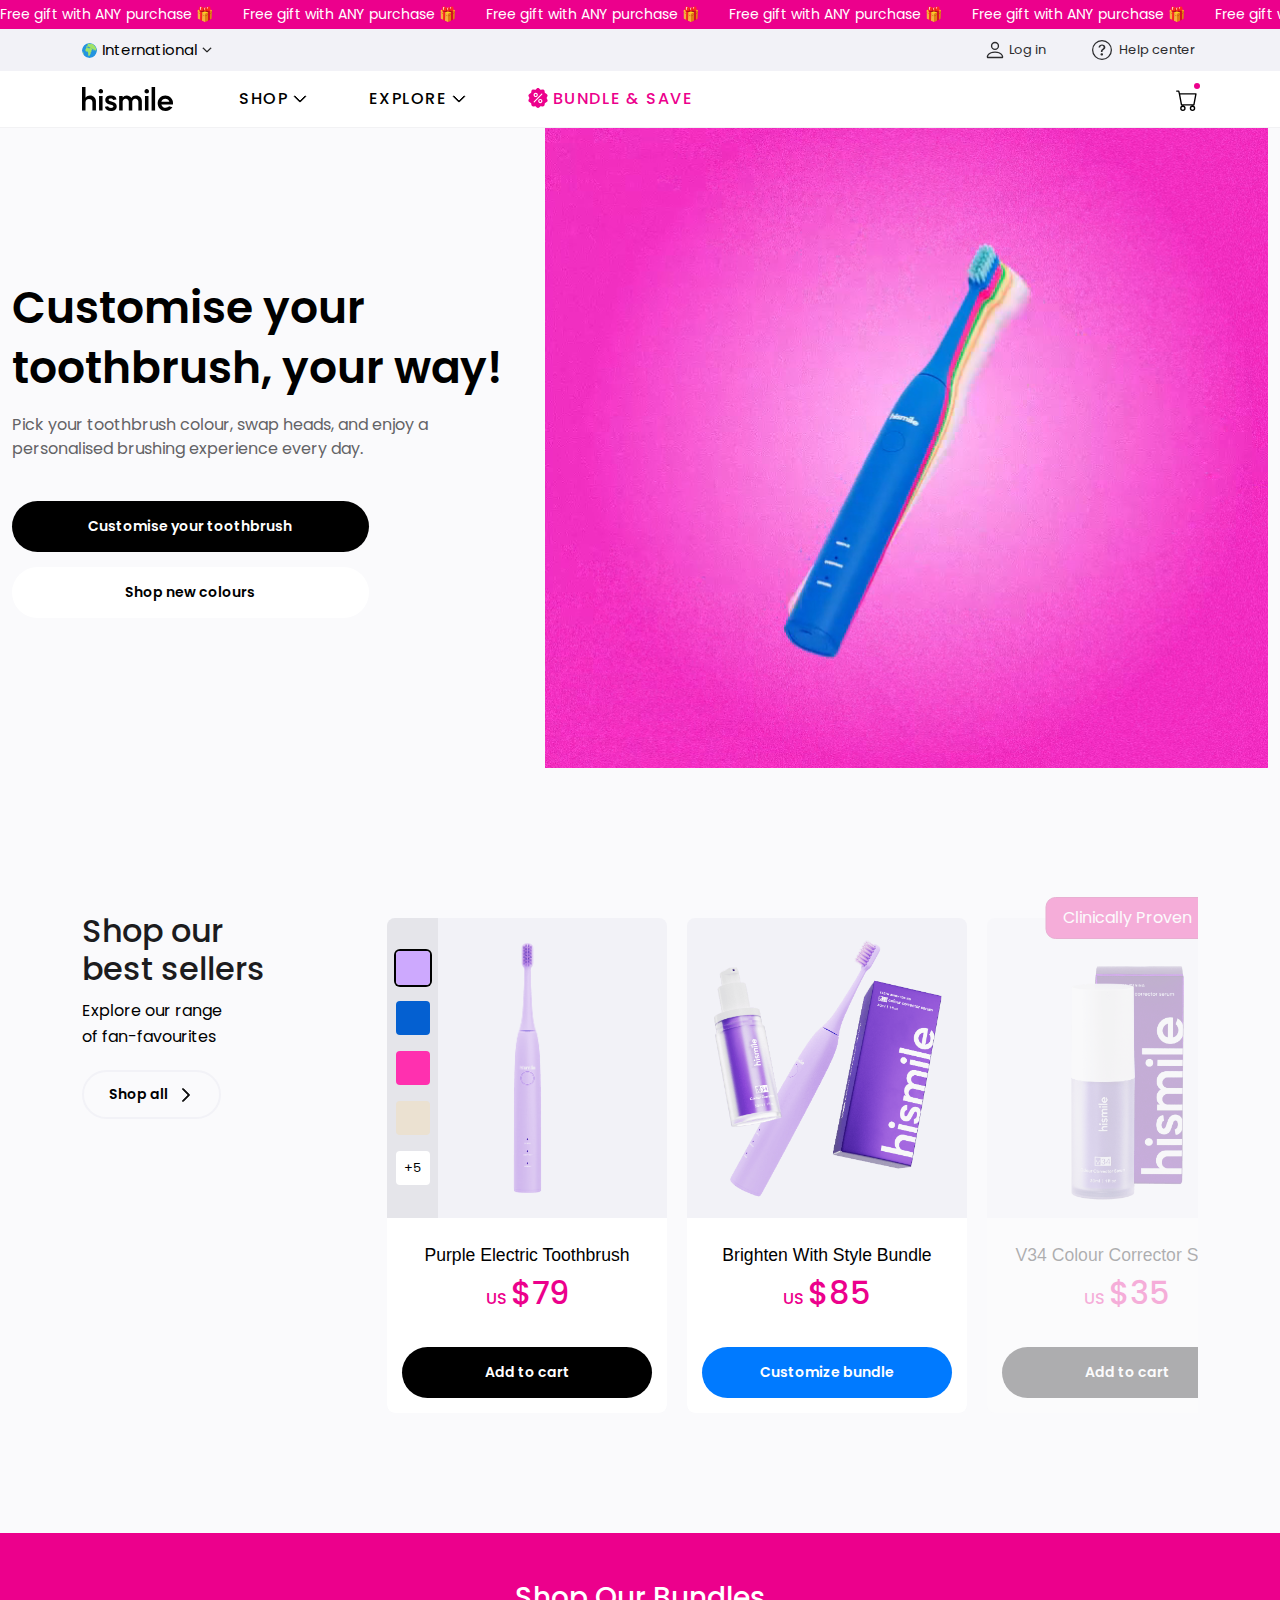
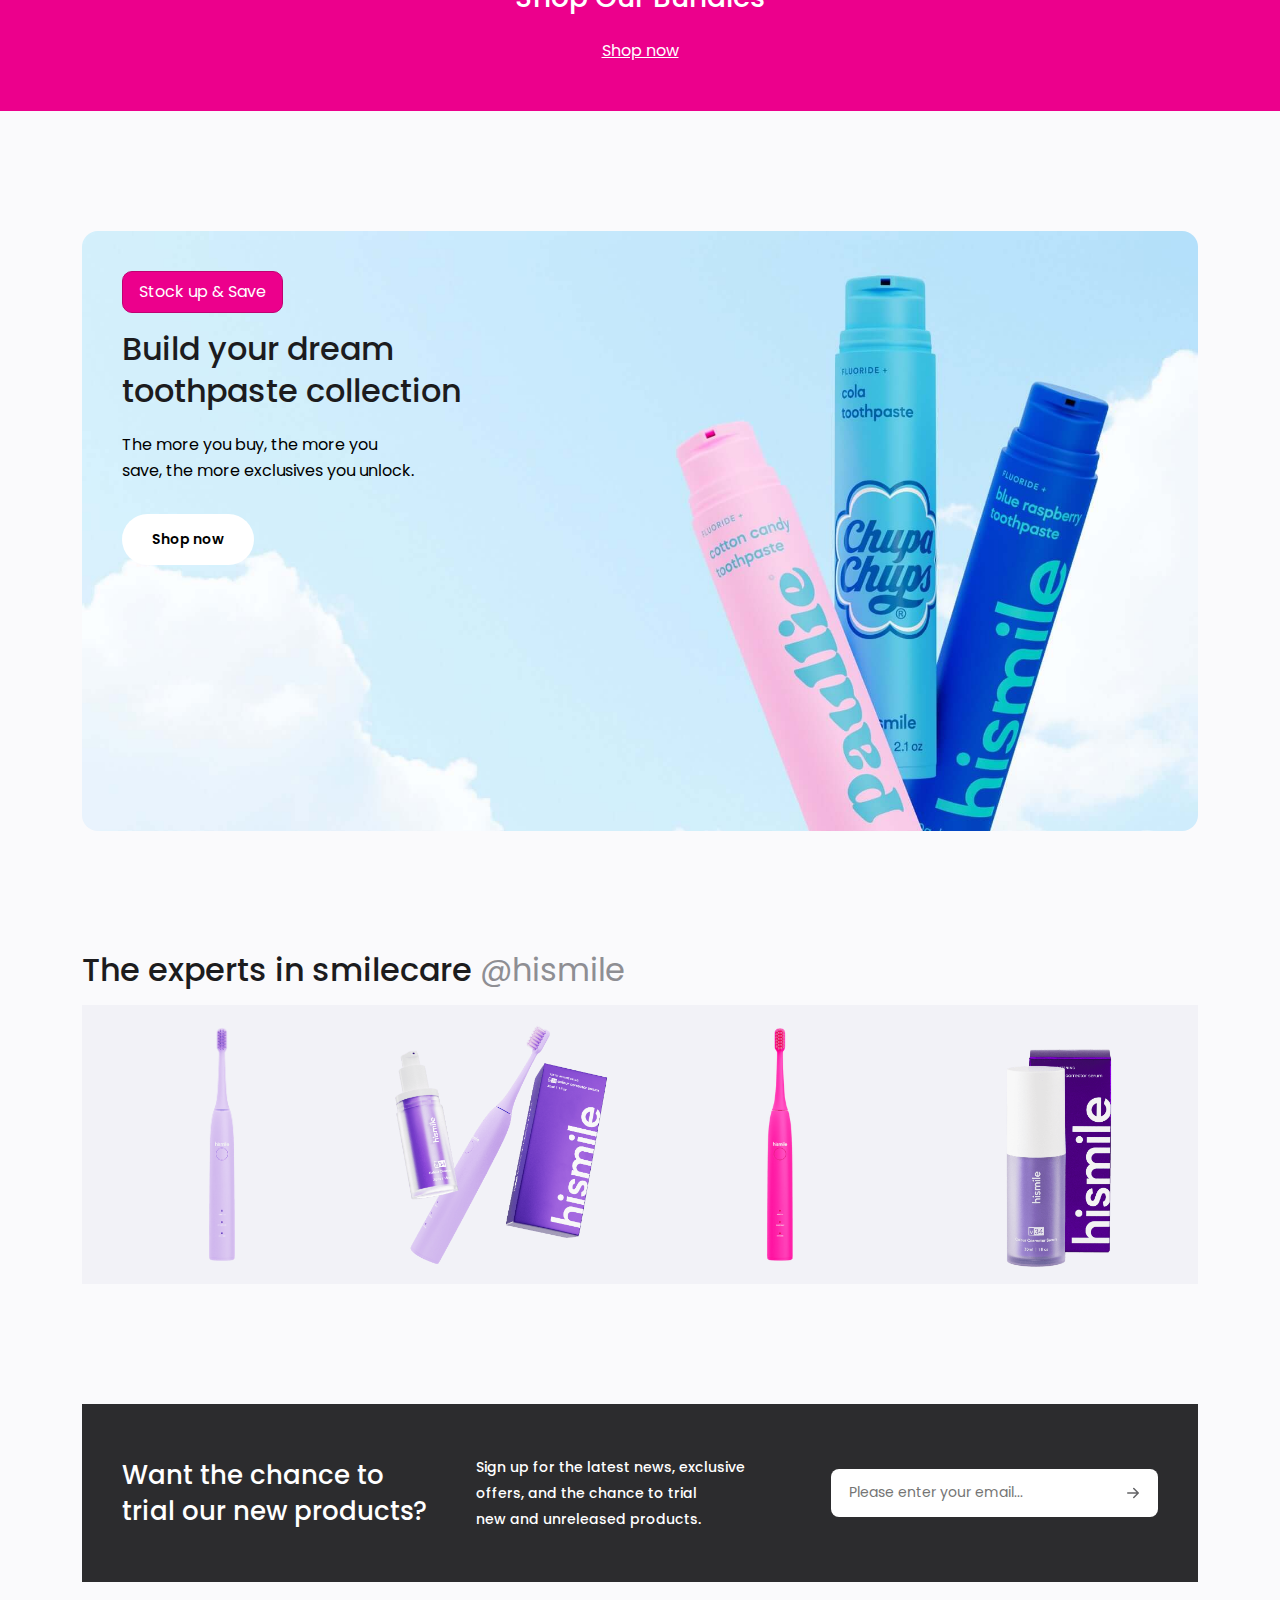
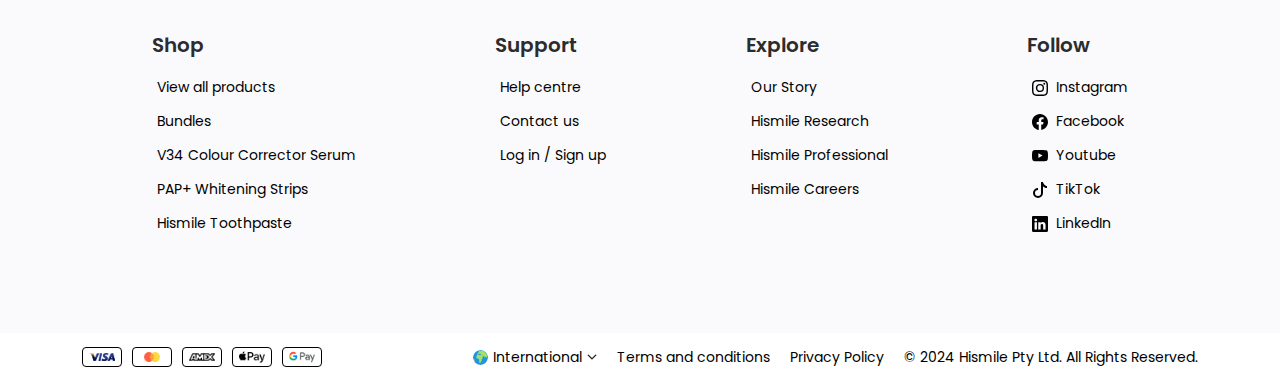
==== commit 7afdaea0: "u" ====
--- a/index.html
+++ b/index.html
@@ -627,10 +627,10 @@
                     <div class="section-content bg--gray">
                         <h2 class="f1 fw-5">Want the chance to trial our new products?</h2>
                         <p>Sign up for the latest news, exclusive offers, and the chance to trial new and unreleased products.</p>
-                        <form class="bg--ash">
+                        <form class="bg-white">
                             <input type="email" placeholder="Please enter your email...">
                             <button>
-                                <i class="c-black">
+                                <i class="c-ash-2">
                                     <svg xmlns="http://www.w3.org/2000/svg" width="24" height="24" fill="currentColor" class="bi bi-arrow-right-short" viewBox="0 0 16 16">
                                         <path fill-rule="evenodd" d="M4 8a.5.5 0 0 1 .5-.5h5.793L8.146 5.354a.5.5 0 1 1 .708-.708l3 3a.5.5 0 0 1 0 .708l-3 3a.5.5 0 0 1-.708-.708L10.293 8.5H4.5A.5.5 0 0 1 4 8"/>
                                     </svg>
--- a/assets/css/style.css
+++ b/assets/css/style.css
@@ -1154,8 +1154,8 @@
     height: 42px;
     border: none;
     padding: 15px;
-    font-size: 16px;
-    font-weight: 600;
+    font-size: 14px;
+    font-weight: 400;
     border-radius: 6px;
 }
 
@@ -1165,6 +1165,7 @@
     display: flex;
     align-items: center;
     justify-content: center;
+    color: var(--theme-ash-2);
 }
 
 .footer-middle .section-content {
@@ -1458,10 +1459,20 @@
     }
     .subscribe-section .section-content {
         flex-direction: column;
-        justify-content: center;
-        text-align: center;
-        gap: 10px;
+        justify-content: flex-start;
+        align-items: flex-start;
+        row-gap: 10px;
         padding: 30px;
+    }
+    .subscribe-section .section-content form {
+        align-self: baseline;
+    }
+    .best-sellers-content .section-header .theme-btn {
+        text-transform: capitalize;
+    }
+    .insta-block .section-header .titles h2 {
+        display: flex;
+        flex-direction: column;
     }
     .footer-middle .section-content {
         flex-wrap: wrap;
@@ -1511,6 +1522,18 @@
     .collection-banner .section-content {
         padding: 20px;
         height: 400px;
+        background: url(../images/hero/02.jpg) no-repeat left top / cover;
+    }
+    .collection-banner .section-content .section-header h2 {
+        font-size: 28px;
+    }
+    .collection-banner .section-content .section-header p {
+        margin-block: 10px 15px;
+    }
+    .collection-banner .section-content .theme-btn {
+        display: flex;
+        justify-content: center;
+        width: 70%;
     }
     .insta-block .section-content ul>li {
         width: 50%;
@@ -1539,35 +1562,61 @@
 }
 
 @media(max-width: 575px) {
+    .best-sellers-content .section-header .theme-btn {
+        padding: 5px 15px;
+    }
+    .best-sellers-content .section-header .theme-btn i {margin-inline-start: 3px;}
+    .best-sellers-content .section-header .theme-btn i svg {
+        width: 10px;
+        height: 10px;
+    }
     .hero-content .group-btns {
         width: 100%;
         margin-inline: auto;
     }
+    .collection-banner .section-content .theme-btn {
+        width: 100%;
+    }
+    .collection-banner .section-content .section-header h2 {
+        font-size: 22px;
+        line-height: 36px;
+        font-weight: 600;
+    }
+    .collection-banner .section-content .section-header p {
+        margin-block: 10px;
+        font-size: 15px;
+    }
+    .footer-middle {background: #FAFAFC;}
     .footer-middle .section-content {
         flex-direction: column;
+        gap: 0;
+    }
+    .footer-middle .section-content .footer-col + .footer-col {
+        border-top: 1px solid rgba(var(--theme-black-rgb), .05);
     }
     .footer-middle .section-content .footer-col summary {
         pointer-events: all;
         cursor: pointer;
-        font-size: 18px;
+        font-size: 15px;
+        font-weight: 400;
+        color: var(--theme-black);
         display: flex;
-        padding: 8px;
+        padding: 20px 0;
         margin-bottom: 0;
-        border-bottom: 1px solid rgba(var(--theme-black-rgb), .1);
     }
     .footer-middle .section-content .footer-col summary::before {
         position: absolute;
         content: '+';
+        font-weight: 400;
         top: 50%;
         right: 15px;
         transform: translateY(-50%);
-        color: var(--theme-gray);
     }
     .footer-middle .section-content .footer-col[open] summary::before {
         content: '-';
     }
     .footer-middle .section-content .footer-col>ul {
-        padding: 10px;
+        padding: 10px 5px 0;
         max-height: 0;
         transition: max-height var(--default-transition);
     }
@@ -1575,7 +1624,12 @@
         max-height: 400px;
     }
     .footer-middle .section-content .footer-col ul {
-        padding-block: 10px 20px;
+        padding-block: 0 10px;
+    }
+    .footer-middle .section-content .footer-col ul>li + li {margin-top: 8px;}
+    .footer-middle .section-content .footer-col ul>li>a {
+        font-size: .9rem;
+        color: var(--theme-ash-2);
     }
     .contact-content ul>li {
         flex-basis: calc(50% - 16px);
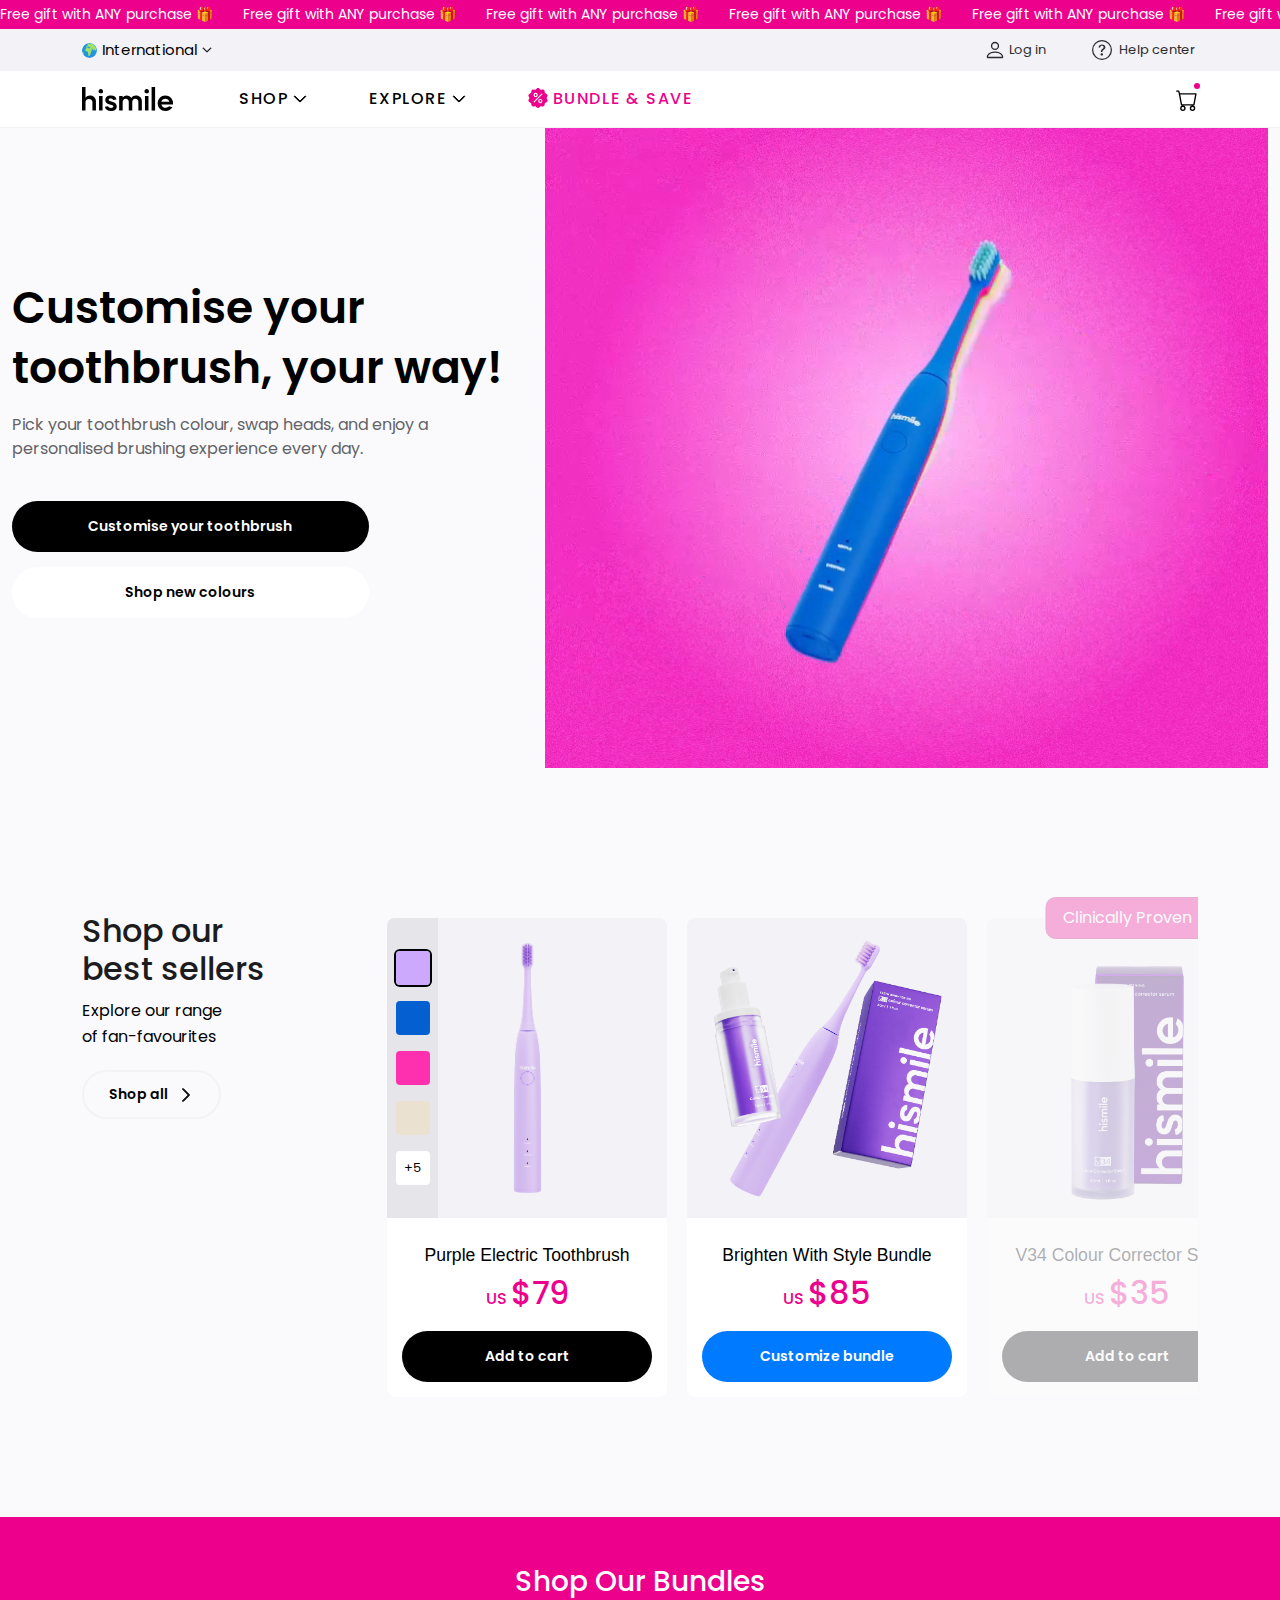
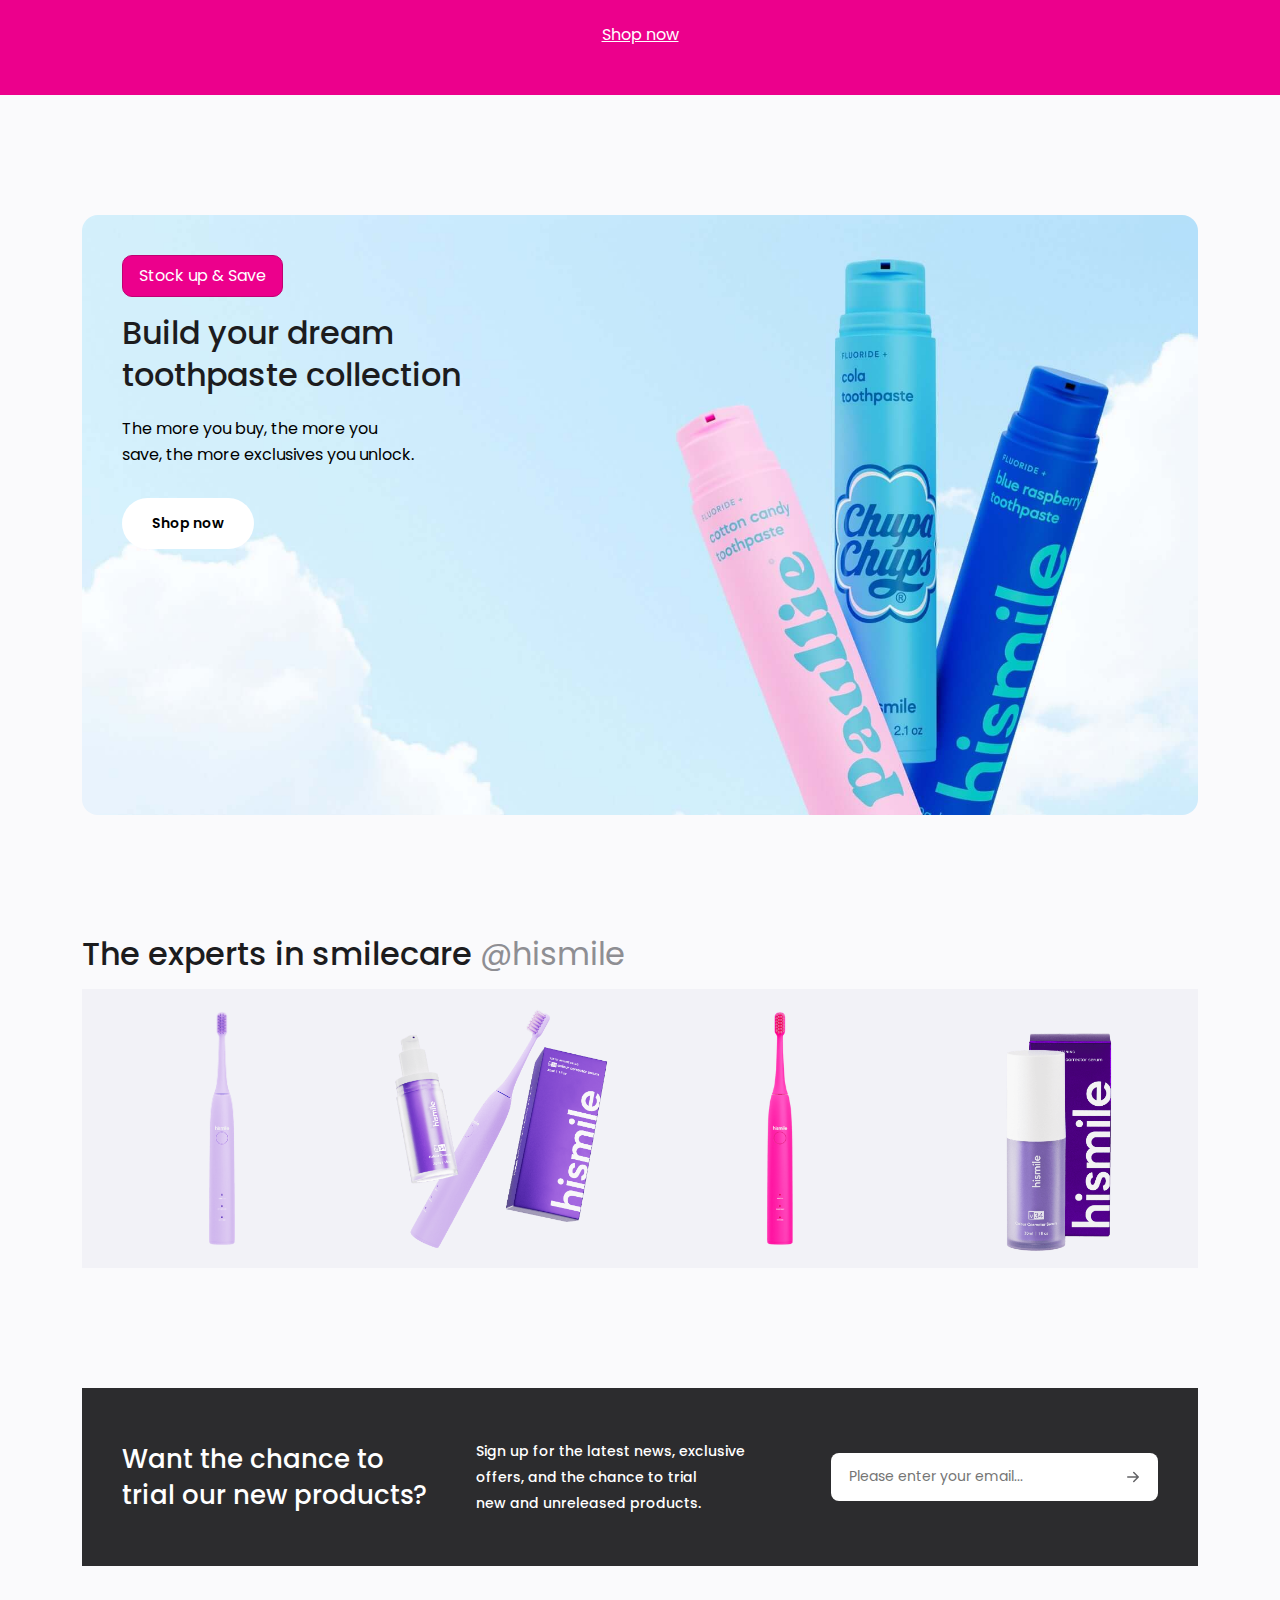
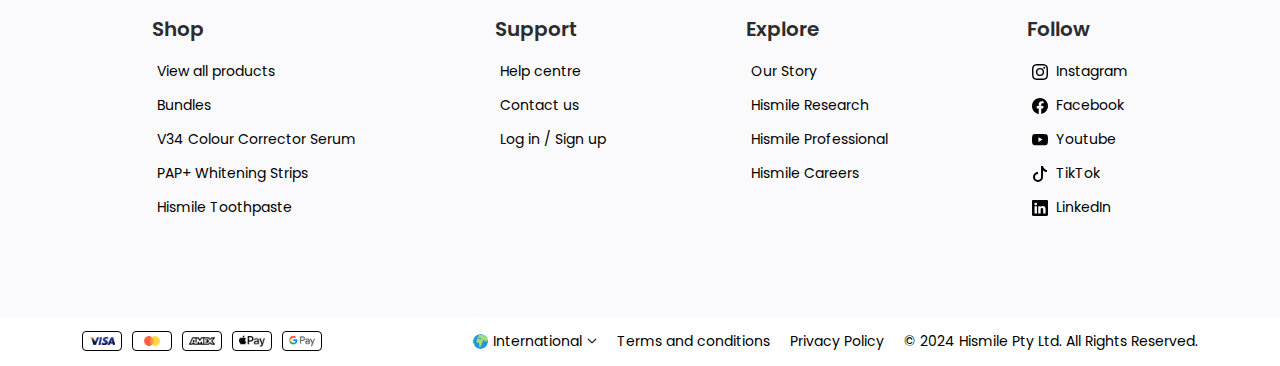
==== commit f7355507: "u" ====
--- a/index.html
+++ b/index.html
@@ -2,359 +2,58 @@
 <html lang=en>
 
 <head>
-    <meta charset="UTF-8">
-    <meta http-equiv="X-UA-Compatible" content="IE=edge">
-    <meta name="viewport" content="width=device-width, initial-scale=1">
+	<meta charset="UTF-8">
+	<meta http-equiv="X-UA-Compatible" content="IE=edge">
+	<meta name="viewport" content="width=device-width, initial-scale=1">
+	<meta name="theme-color" content="#006d77">
     <link rel="shortcut icon" href="assets/images/favicon.ico" type="image/x-icon">
     <title>Hismile™ Official | At-home Oral Care</title>
     <link href="https://fonts.googleapis.com/css2?family=Poppins:wght@300;400;500;600;700;800&display=swap" rel="stylesheet">
-    <!--  -->
     
-    <link rel="stylesheet" href="assets/css/bootstrap.css">
-    <link rel="stylesheet" href="assets/css/style.css">
+    
+	<link rel="stylesheet" href="assets/css/bootstrap.css">
+	<link rel="stylesheet" href="assets/css/style.css">
 </head>
 
 <body>
     <!-- header start -->
     <header>
-        <!-- offer-wrapper start -->
-        <div class="offer-wrapper bg--primary py-1" data-speed="fast" data-direction="left">
-            <div class="offer-slider text-white">
-                <a href="#">
-                    Free gift with ANY purchase 🎁
-                </a>
-                <a href="#">
-                    Free gift with ANY purchase 🎁
-                </a>
-                <a href="#">
-                    Free gift with ANY purchase 🎁
-                </a>
-                <a href="#">
-                    Free gift with ANY purchase 🎁
-                </a>
-                <a href="#">
-                    Free gift with ANY purchase 🎁
-                </a>
-                <a href="#">
-                    Free gift with ANY purchase 🎁
-                </a>
-                <a href="#">
-                    Free gift with ANY purchase 🎁
-                </a>
-                <a href="#">
-                    Free gift with ANY purchase 🎁
-                </a>
-            </div>
-        </div>
-        <!-- offer-wrapper end -->
-        
-        <nav>
-            <!-- nav-middle start -->
-            <div class="nav-middle">
-                <div class="container-xl">
-                    <div class="nav-middle-inner">
-                        <select>
-                            <option value="AU" data-image="assets/images/flags/au.svg">Australia &amp; New Zealand</option>
-                            <option value="US" data-image="assets/images/flags/us.svg">United States</option>
-                            <option value="UK" data-image="assets/images/flags/gb.svg">United Kingdom</option>
-                            <option value="EU" data-image="assets/images/flags/eu.svg">Europe</option>
-                            <option value="CA" data-image="assets/images/flags/ca.svg">Canada</option>
-                            <option value="INT" data-image="assets/images/flags/int.svg" selected>International</option>
-                        </select>
-                        <ul>
-                            <li>
-                                <a href="#">
-                                    <svg xmlns="http://www.w3.org/2000/svg" width="22" height="22" fill="currentColor" class="bi bi-person" viewBox="0 0 16 16">
-                                        <path d="M8 8a3 3 0 1 0 0-6 3 3 0 0 0 0 6m2-3a2 2 0 1 1-4 0 2 2 0 0 1 4 0m4 8c0 1-1 1-1 1H3s-1 0-1-1 1-4 6-4 6 3 6 4m-1-.004c-.001-.246-.154-.986-.832-1.664C11.516 10.68 10.289 10 8 10s-3.516.68-4.168 1.332c-.678.678-.83 1.418-.832 1.664z"/>
-                                    </svg>
-                                    <span>Log in</span>
-                                </a>
-                            </li>
-                            <li>
-                                <a href="#">
-                                    <svg xmlns="http://www.w3.org/2000/svg" width="20" height="20" fill="currentColor" class="bi bi-question-circle" viewBox="0 0 16 16">
-                                        <path d="M8 15A7 7 0 1 1 8 1a7 7 0 0 1 0 14m0 1A8 8 0 1 0 8 0a8 8 0 0 0 0 16"/>
-                                        <path d="M5.255 5.786a.237.237 0 0 0 .241.247h.825c.138 0 .248-.113.266-.25.09-.656.54-1.134 1.342-1.134.686 0 1.314.343 1.314 1.168 0 .635-.374.927-.965 1.371-.673.489-1.206 1.06-1.168 1.987l.003.217a.25.25 0 0 0 .25.246h.811a.25.25 0 0 0 .25-.25v-.105c0-.718.273-.927 1.01-1.486.609-.463 1.244-.977 1.244-2.056 0-1.511-1.276-2.241-2.673-2.241-1.267 0-2.655.59-2.75 2.286m1.557 5.763c0 .533.425.927 1.01.927.609 0 1.028-.394 1.028-.927 0-.552-.42-.94-1.029-.94-.584 0-1.009.388-1.009.94"/>
-                                    </svg>
-                                    <span class="ms-1">Help center</span>
-                                </a>
-                            </li>
-                        </ul>
-                    </div>
-                </div>
-            </div>
-            <!-- nav-middle end -->
-            
-            <!-- main-nav start -->
-            <div class="main-nav bg-white c-black position-relative">
-                <div class="container-xl">
-                    <div class="d-flex align-items-center">
-                        <div class="site-logo">
-                            <a href="/">
-                                <svg width="91" height="24" viewBox="0 0 91 24" fill="none" xmlns="http://www.w3.org/2000/svg"><path d="M3.50743 0V10.7635C4.01695 10.0459 4.6957 9.46562 5.48329 9.07415C6.27088 8.68267 7.1429 8.49217 8.02177 8.51958C11.4317 8.51958 13.9326 10.9583 13.9326 14.2426V23.576H10.4248V15.2181C10.3903 14.3229 10.0108 13.476 9.36609 12.8549C8.72136 12.2338 7.86144 11.8868 6.96675 11.8868C6.07206 11.8868 5.21214 12.2338 4.56741 12.8549C3.92268 13.476 3.54324 14.3229 3.50872 15.2181V23.5751H0V0H3.50743Z" fill="black"></path><path d="M18.8034 2.04859C19.0998 2.0409 19.3947 2.09368 19.67 2.20373C19.9454 2.31377 20.1955 2.47878 20.4052 2.68869C20.6148 2.89861 20.7796 3.14904 20.8895 3.42476C20.9995 3.70047 21.0522 3.99569 21.0445 4.29246C21.0487 4.58679 20.9934 4.87892 20.8819 5.15127C20.7703 5.42362 20.6049 5.67054 20.3955 5.87714C20.1861 6.08375 19.9371 6.24577 19.6635 6.35345C19.3898 6.46112 19.0973 6.51221 18.8034 6.50365C18.5114 6.51135 18.2208 6.4594 17.9495 6.35099C17.6781 6.24258 17.4317 6.07996 17.2252 5.87306C17.0187 5.66616 16.8564 5.41931 16.7483 5.14756C16.6402 4.87582 16.5884 4.58487 16.5963 4.29246C16.585 3.99764 16.6342 3.70363 16.7406 3.42854C16.8471 3.15344 17.0087 2.90308 17.2155 2.69287C17.4222 2.48267 17.6698 2.31706 17.9429 2.20626C18.216 2.09545 18.5088 2.04179 18.8034 2.04859ZM20.5574 8.94236V23.5751H17.0499V8.94236H20.5574Z" fill="black"></path><path d="M22.8955 19.7054L26.1753 19.2176C26.433 20.2258 27.3781 20.9411 29.0658 20.9411C30.3648 20.9411 31.404 20.4533 31.404 19.5428C31.404 18.9251 30.9495 18.5023 29.7802 18.1122L26.7926 17.169C24.3242 16.3561 23.2851 15.1531 23.2851 13.0718C23.2851 9.85287 25.8196 8.51953 28.9361 8.51953C32.151 8.51953 34.1648 10.0804 34.5205 12.4542L31.2403 13.0069C31.0131 12.1613 30.169 11.5445 28.6749 11.5445C27.5705 11.5445 26.6289 11.9673 26.6289 12.8129C26.6289 13.3656 27.0185 13.6907 27.9279 14.0172L30.916 15.0253C33.6115 15.9681 34.7482 17.3015 34.7482 19.415C34.7482 22.569 32.1497 24 28.967 24C25.396 24 23.2851 22.3071 22.8955 19.7054Z" fill="black"></path><path d="M40.6597 8.94241V10.5033C41.142 9.87029 41.7671 9.36058 42.4838 9.01581C43.2006 8.67104 43.9886 8.50101 44.7836 8.51961C45.6917 8.50347 46.5895 8.71509 47.3951 9.13517C48.2006 9.55526 48.8885 10.1705 49.3959 10.9248C49.8952 10.155 50.5858 9.5284 51.4 9.10651C52.2142 8.68462 53.1239 8.48193 54.0399 8.51832C57.385 8.51832 59.8533 10.8594 59.8533 13.9489V23.5751H56.3781V14.9579C56.3829 14.5535 56.3074 14.1521 56.1562 13.777C56.0049 13.402 55.7808 13.0607 55.4969 12.773C55.2129 12.4853 54.8748 12.2569 54.502 12.101C54.1292 11.9451 53.7293 11.8649 53.3253 11.8649C52.9214 11.8649 52.5214 11.9451 52.1487 12.101C51.7759 12.2569 51.4378 12.4853 51.1538 12.773C50.8699 13.0607 50.6458 13.402 50.4945 13.777C50.3432 14.1521 50.2678 14.5535 50.2726 14.9579V23.5751H46.7652V14.9579C46.77 14.5535 46.6945 14.1521 46.5433 13.777C46.392 13.402 46.1679 13.0607 45.884 12.773C45.6 12.4853 45.2619 12.2569 44.8891 12.101C44.5164 11.9451 44.1164 11.8649 43.7124 11.8649C43.3085 11.8649 42.9085 11.9451 42.5358 12.101C42.163 12.2569 41.8249 12.4853 41.5409 12.773C41.257 13.0607 41.0329 13.402 40.8816 13.777C40.7303 14.1521 40.6549 14.5535 40.6597 14.9579V23.5751H37.1519V8.94241H40.6597Z" fill="black"></path><path d="M64.7248 2.04857C65.0211 2.04095 65.3159 2.09378 65.5913 2.20385C65.8666 2.31392 66.1167 2.47893 66.3263 2.68884C66.5359 2.89875 66.7006 3.14916 66.8105 3.42485C66.9204 3.70053 66.9731 3.99572 66.9654 4.29245C66.9697 4.58674 66.9143 4.87884 66.8028 5.15116C66.6913 5.42347 66.5259 5.67037 66.3166 5.87697C66.1072 6.08358 65.8582 6.24561 65.5847 6.35331C65.3111 6.461 65.0186 6.51214 64.7248 6.50364C64.4327 6.51146 64.1421 6.4596 63.8706 6.35124C63.5992 6.24287 63.3527 6.08027 63.1461 5.87335C62.9395 5.66643 62.7772 5.41953 62.6691 5.14773C62.561 4.87592 62.5093 4.58491 62.5172 4.29245C62.5059 3.99758 62.555 3.7035 62.6615 3.42835C62.7679 3.15319 62.9296 2.90279 63.1364 2.69256C63.3432 2.48234 63.5909 2.31674 63.864 2.20599C64.1372 2.09523 64.4301 2.04166 64.7248 2.04857ZM66.4783 8.94235V23.5751H62.9708V8.94235H66.4783Z" fill="black"></path><path d="M69.5962 0H73.1036V23.5751H69.5962V0Z" fill="black"></path><path d="M83.3659 8.51983C84.3797 8.50779 85.3855 8.70046 86.3232 9.08633C87.261 9.4722 88.1114 10.0434 88.8238 10.7657C89.5361 11.488 90.0958 12.3467 90.4693 13.2904C90.8428 14.2341 91.0225 15.2435 90.9976 16.2583C90.9976 16.6937 90.9651 17.1284 90.9005 17.559H79.3061C79.559 18.4978 80.1186 19.3248 80.8956 19.9082C81.6725 20.4916 82.6222 20.7977 83.5932 20.7779C84.2406 20.7809 84.8809 20.6429 85.4697 20.3733C86.0585 20.1038 86.5818 19.7093 87.0031 19.217L90.4134 20.2252C89.7091 21.3997 88.7074 22.367 87.5098 23.0294C86.3122 23.6917 84.9611 24.0256 83.5932 23.9973C79.0788 23.9973 75.6689 20.6807 75.6689 16.2583C75.646 15.2385 75.8293 14.2246 76.2076 13.2775C76.5859 12.3304 77.1515 11.4696 77.8704 10.7468C78.5893 10.024 79.4467 9.45415 80.391 9.07146C81.3354 8.68877 82.3473 8.50114 83.3659 8.51983ZM79.3387 14.8282H87.3931C87.1398 13.9374 86.6031 13.1538 85.8645 12.5962C85.1258 12.0387 84.2256 11.7378 83.3006 11.7392C82.394 11.7504 81.5159 12.0584 80.8005 12.6162C80.0851 13.174 79.5717 13.9509 79.3387 14.8282Z" fill="black"></path></svg>
-                            </a>
-                        </div>
-                        <div class="the-menu">
-                            <ul>
-                                <li>
-                                    <a href="#">
-                                        <span>SHOP</span>
-                                        <i>
-                                            <svg xmlns="http://www.w3.org/2000/svg" width="14" height="14" fill="currentColor" stroke="currentColor" class="bi bi-chevron-down" viewBox="0 0 16 16">
-                                                <path fill-rule="evenodd" d="M1.646 4.646a.5.5 0 0 1 .708 0L8 10.293l5.646-5.647a.5.5 0 0 1 .708.708l-6 6a.5.5 0 0 1-.708 0l-6-6a.5.5 0 0 1 0-.708"/>
-                                            </svg>
-                                        </i>
-                                    </a>
-                                    <div class="mega-menu-container">
-                                        <div class="container-xl">
-                                            <div class="row justify-content-center">
-                                                <div class="col-lg-3">
-                                                    <div class="mm-col mm-ul">
-                                                        <h2>Shop</h2>
-                                                        <ul>
-                                                            <li><a href="/collection.html">Shop all</a></li>
-                                                            <li><a href="#">Best sellers</a></li>
-                                                            <li><a href="#">Shop Bundles</a></li>
-                                                            <li><a href="#">V34 Colour Corrector Serum</a></li>
-                                                            <li><a href="#">PAP+ Whitening Strips</a></li>
-                                                            <li><a href="#">Hismile Toothpaste</a></li>
-                                                        </ul>
-                                                    </div>
-                                                </div>
-                                                <div class="col-lg-4">
-                                                    <div class="mm-col">
-                                                        <h2>Shop the Toothbrush Build a Bundle</h2>
-                                                        <figure>
-                                                            <a href="#">
-                                                                <img src="assets/images/mega-menu/01.png" alt="Shop the Toothbrush Build a Bundle">
-                                                            </a>
-                                                        </figure>
-                                                    </div>
-                                                </div>
-                                                <div class="col-lg-4">
-                                                    <div class="mm-col">
-                                                        <h2>Flavoured Toothpaste Bundle</h2>
-                                                        <figure>
-                                                            <a href="#">
-                                                                <img src="assets/images/mega-menu/02.png" alt="Flavoured Toothpaste Bundle">
-                                                            </a>
-                                                        </figure>
-                                                    </div>
-                                                </div>
-                                            </div>
-                                        </div>
-                                    </div>
-                                </li>
-                                <li>
-                                    <a href="#">
-                                        <span>EXPLORE</span>
-                                        <i>
-                                            <svg xmlns="http://www.w3.org/2000/svg" width="14" height="14" fill="currentColor" stroke="currentColor" class="bi bi-chevron-down" viewBox="0 0 16 16">
-                                                <path fill-rule="evenodd" d="M1.646 4.646a.5.5 0 0 1 .708 0L8 10.293l5.646-5.647a.5.5 0 0 1 .708.708l-6 6a.5.5 0 0 1-.708 0l-6-6a.5.5 0 0 1 0-.708"/>
-                                            </svg>
-                                        </i>
-                                    </a>
-                                    <div class="mega-menu-container">
-                                        <div class="container-xl">
-                                            <div class="row justify-content-center">
-                                                <div class="col-lg-3">
-                                                    <div class="mm-col mm-ul">
-                                                        <h2>Explore</h2>
-                                                        <ul>
-                                                            <li><a href="#">Our Story</a></li>
-                                                            <li><a href="#">Hismile Research</a></li>
-                                                            <li><a href="#">How whitening works</a></li>
-                                                            <li><a href="#">Community Trials</a></li>
-                                                            <li><a href="#">Hismile Professional</a></li>
-                                                            <li><a href="#">Hismile Careers</a></li>
-                                                        </ul>
-                                                    </div>
-                                                </div>
-                                                <div class="col-lg-4">
-                                                    <div class="mm-col">
-                                                        <h2>Learn about Hismile Professional</h2>
-                                                        <figure>
-                                                            <a href="#">
-                                                                <img src="assets/images/mega-menu/03.jpg" alt="Learn about Hismile Professional">
-                                                            </a>
-                                                        </figure>
-                                                    </div>
-                                                </div>
-                                                <div class="col-lg-4">
-                                                    <div class="mm-col">
-                                                        <h2>Learn about Hismile Research</h2>
-                                                        <figure>
-                                                            <a href="#">
-                                                                <img src="assets/images/mega-menu/04.jpg" alt="Learn about Hismile Research">
-                                                            </a>
-                                                        </figure>
-                                                    </div>
-                                                </div>
-                                            </div>
-                                        </div>
-                                    </div>
-                                </li>
-                                <li class="bundles">
-                                    <a href="#" class="c-primary">
-                                        <i>
-                                            <svg width="20" height="20" viewBox="0 0 20 20" fill="none" fill="currentColor" xmlns="http://www.w3.org/2000/svg">
-                                                <g clip-path="url(#clip0_137:7825)">
-                                                    <path d="M18.6693 9.74103C18.5888 9.90564 18.5888 10.0945 18.6693 10.2591L19.4152 11.7851C19.8305 12.6347 19.5015 13.6475 18.6661 14.0907L17.1657 14.8868C17.0039 14.9727 16.8929 15.1255 16.8612 15.3059L16.5677 16.9788C16.4043 17.9103 15.5431 18.5363 14.6065 18.4038L12.9248 18.1659C12.7433 18.1404 12.5638 18.1986 12.4321 18.326L11.2113 19.507C10.8715 19.8357 10.4352 20.0001 9.99918 20.0001C9.56301 20.0002 9.127 19.8358 8.78708 19.507L7.56635 18.326C7.43463 18.1986 7.25502 18.1402 7.07365 18.1659L5.3919 18.4038C5.30796 18.4157 5.22444 18.4214 5.14214 18.4214C4.30648 18.4215 3.57938 17.8268 3.43063 16.9789L3.13719 15.3059C3.10551 15.1255 2.99454 14.9726 2.83266 14.8868L1.33228 14.0907C0.496894 13.6475 0.167834 12.6348 0.583144 11.7851L1.32908 10.2592C1.40955 10.0946 1.40955 9.90576 1.32908 9.74111L0.583183 8.21518C0.167873 7.36554 0.496933 6.35277 1.33232 5.90957L2.8327 5.11348C2.99454 5.02758 3.10551 4.87481 3.13719 4.69434L3.43063 3.02142C3.59402 2.08994 4.45535 1.46393 5.39187 1.59647L7.07361 1.83436C7.2551 1.85991 7.43459 1.80166 7.56631 1.67424L8.78708 0.493195C9.46676 -0.164418 10.5316 -0.164379 11.2113 0.493195L12.4321 1.67413C12.5637 1.80151 12.7432 1.85987 12.9248 1.83424L14.6065 1.59635C15.5427 1.46389 16.4043 2.08983 16.5677 3.02131L16.8612 4.6943C16.8929 4.87473 17.0038 5.02754 17.1657 5.1134L18.6661 5.90949C19.5015 6.35273 19.8305 7.36542 19.4152 8.21506L18.6693 9.74103Z" fill="currentColor"></path>
-                                                    <path d="M14.2136 5.78562C13.9884 5.56039 13.6232 5.56039 13.398 5.78562L5.78514 13.3985C5.5599 13.6237 5.5599 13.9889 5.78514 14.2141C5.89775 14.3267 6.04537 14.3831 6.19295 14.3831C6.34052 14.3831 6.48818 14.3268 6.60076 14.2141L14.2136 6.60132C14.4389 6.37605 14.4389 6.0109 14.2136 5.78562Z" fill="white"></path>
-                                                    <path d="M7.69243 4.80908C6.52634 4.80908 5.57764 5.75779 5.57764 6.92387C5.57764 8.08996 6.52634 9.03867 7.69243 9.03867C8.85852 9.03867 9.80722 8.08996 9.80722 6.92387C9.80722 5.75779 8.85852 4.80908 7.69243 4.80908ZM7.69243 7.88512C7.16239 7.88512 6.73118 7.45391 6.73118 6.92384C6.73118 6.3938 7.16239 5.96259 7.69243 5.96259C8.22247 5.96259 8.65371 6.3938 8.65371 6.92384C8.65367 7.45391 8.22247 7.88512 7.69243 7.88512Z" fill="white"></path>
-                                                    <path d="M12.3067 10.9614C11.1406 10.9614 10.1919 11.9101 10.1919 13.0762C10.1919 14.2423 11.1406 15.191 12.3067 15.191C13.4728 15.191 14.4215 14.2423 14.4215 13.0762C14.4215 11.9101 13.4728 10.9614 12.3067 10.9614ZM12.3067 14.0375C11.7767 14.0375 11.3454 13.6063 11.3454 13.0762C11.3454 12.5462 11.7766 12.115 12.3067 12.115C12.8367 12.115 13.2679 12.5462 13.2679 13.0762C13.2679 13.6063 12.8367 14.0375 12.3067 14.0375Z" fill="white"></path>
-                                                </g>
-                                                <defs>
-                                                    <clipPath id="clip0_137:7825">
-                                                        <rect width="20" height="20" fill="white" transform="translate(-0.000488281)"></rect>
-                                                    </clipPath>
-                                                </defs>
-                                            </svg>
-                                        </i>
-                                        <span>BUNDLE & SAVE</span>
-                                    </a>
-                                </li>
-                            </ul>
-                        </div>
-                        <div class="the-cart ms-auto">
-                            <a href="#">
-                                <i class="hs-content">
-                                    <svg xmlns="http://www.w3.org/2000/svg" width="22" height="22" fill="currentColor" class="bi bi-cart" viewBox="0 0 16 16">
-                                        <path d="M0 1.5A.5.5 0 0 1 .5 1H2a.5.5 0 0 1 .485.379L2.89 3H14.5a.5.5 0 0 1 .491.592l-1.5 8A.5.5 0 0 1 13 12H4a.5.5 0 0 1-.491-.408L2.01 3.607 1.61 2H.5a.5.5 0 0 1-.5-.5M3.102 4l1.313 7h8.17l1.313-7zM5 12a2 2 0 1 0 0 4 2 2 0 0 0 0-4m7 0a2 2 0 1 0 0 4 2 2 0 0 0 0-4m-7 1a1 1 0 1 1 0 2 1 1 0 0 1 0-2m7 0a1 1 0 1 1 0 2 1 1 0 0 1 0-2"/>
-                                    </svg>
-                                </i>
-                            </a>
-                        </div>
-                    </div>
-                </div>
-            </div>
-            <!-- main-nav end -->
-            
-            <!-- mobile-menu start -->
-            <div class="mobile-menu">
-                <div class="hamburger-wrapper">
-                    <div class="hamburger-menu"></div>
-                </div>
-                <div class="mm-header">
-                    <a href="#">
-                        <svg xmlns="http://www.w3.org/2000/svg" width="18" height="18" fill="currentColor" class="bi bi-person" viewBox="0 0 16 16">
-                            <path d="M8 8a3 3 0 1 0 0-6 3 3 0 0 0 0 6m2-3a2 2 0 1 1-4 0 2 2 0 0 1 4 0m4 8c0 1-1 1-1 1H3s-1 0-1-1 1-4 6-4 6 3 6 4m-1-.004c-.001-.246-.154-.986-.832-1.664C11.516 10.68 10.289 10 8 10s-3.516.68-4.168 1.332c-.678.678-.83 1.418-.832 1.664z"/>
-                        </svg>
-                        <span class="ms-1">Log in</span>
-                    </a>
-                    <a href="#">
-                        <svg xmlns="http://www.w3.org/2000/svg" width="16" height="16" fill="currentColor" class="bi bi-question-circle" viewBox="0 0 16 16">
-                            <path d="M8 15A7 7 0 1 1 8 1a7 7 0 0 1 0 14m0 1A8 8 0 1 0 8 0a8 8 0 0 0 0 16"/>
-                            <path d="M5.255 5.786a.237.237 0 0 0 .241.247h.825c.138 0 .248-.113.266-.25.09-.656.54-1.134 1.342-1.134.686 0 1.314.343 1.314 1.168 0 .635-.374.927-.965 1.371-.673.489-1.206 1.06-1.168 1.987l.003.217a.25.25 0 0 0 .25.246h.811a.25.25 0 0 0 .25-.25v-.105c0-.718.273-.927 1.01-1.486.609-.463 1.244-.977 1.244-2.056 0-1.511-1.276-2.241-2.673-2.241-1.267 0-2.655.59-2.75 2.286m1.557 5.763c0 .533.425.927 1.01.927.609 0 1.028-.394 1.028-.927 0-.552-.42-.94-1.029-.94-.584 0-1.009.388-1.009.94"/>
-                        </svg>
-                        <span class="ms-1">Help center</span>
-                    </a>
-                </div>
-                <menu>
-                    <li class="has-child">
-                        <a href="#">
-                            <span>SHOP</span>
-                            <i>
-                                <svg xmlns="http://www.w3.org/2000/svg" width="14" height="14" fill="currentColor" stroke="currentColor" class="bi bi-chevron-down" viewBox="0 0 16 16">
-                                    <path fill-rule="evenodd" d="M1.646 4.646a.5.5 0 0 1 .708 0L8 10.293l5.646-5.647a.5.5 0 0 1 .708.708l-6 6a.5.5 0 0 1-.708 0l-6-6a.5.5 0 0 1 0-.708"/>
-                                </svg>
-                            </i>
-                        </a>
-                        <div class="mega-menu-container">
-                            <div class="mm-col mm-ul">
-                                <ul>
-                                    <li><a href="/collection.html">Shop all</a></li>
-                                    <li><a href="#">Best sellers</a></li>
-                                    <li><a href="#">Shop Bundles</a></li>
-                                    <li><a href="#">V34 Colour Corrector Serum</a></li>
-                                    <li><a href="#">PAP+ Whitening Strips</a></li>
-                                    <li><a href="#">Hismile Toothpaste</a></li>
-                                </ul>
-                            </div>
-                            <div class="mm-col">
-                                <h2>Shop the Toothbrush Build a Bundle</h2>
-                                <figure>
-                                    <a href="#">
-                                        <img src="assets/images/mega-menu/01.png" alt="Shop the Toothbrush Build a Bundle">
-                                    </a>
-                                </figure>
-                            </div>
-                            <div class="mm-col">
-                                <h2>Flavoured Toothpaste Bundle</h2>
-                                <figure>
-                                    <a href="#">
-                                        <img src="assets/images/mega-menu/02.png" alt="Flavoured Toothpaste Bundle">
-                                    </a>
-                                </figure>
-                            </div>
-                        </div>
-                    </li>
-                    <li class="has-child">
-                        <a href="#">
-                            <span>EXPLORE</span>
-                            <i>
-                                <svg xmlns="http://www.w3.org/2000/svg" width="14" height="14" fill="currentColor" stroke="currentColor" class="bi bi-chevron-down" viewBox="0 0 16 16">
-                                    <path fill-rule="evenodd" d="M1.646 4.646a.5.5 0 0 1 .708 0L8 10.293l5.646-5.647a.5.5 0 0 1 .708.708l-6 6a.5.5 0 0 1-.708 0l-6-6a.5.5 0 0 1 0-.708"/>
-                                </svg>
-                            </i>
-                        </a>
-                        <div class="mega-menu-container">
-                            <div class="mm-col mm-ul">
-                                <ul>
-                                    <li><a href="#">Our Story</a></li>
-                                    <li><a href="#">Hismile Research</a></li>
-                                    <li><a href="#">How whitening works</a></li>
-                                    <li><a href="#">Community Trials</a></li>
-                                    <li><a href="#">Hismile Professional</a></li>
-                                    <li><a href="#">Hismile Careers</a></li>
-                                </ul>
-                            </div>
-                            <div class="mm-col">
-                                <h2>Learn about Hismile Professional</h2>
-                                <figure>
-                                    <a href="#">
-                                        <img src="assets/images/mega-menu/03.jpg" alt="Learn about Hismile Professional">
-                                    </a>
-                                </figure>
-                            </div>
-                            <div class="mm-col">
-                                <h2>Learn about Hismile Research</h2>
-                                <figure>
-                                    <a href="#">
-                                        <img src="assets/images/mega-menu/04.jpg" alt="Learn about Hismile Research">
-                                    </a>
-                                </figure>
-                            </div>
-                        </div>
-                    </li>
-                    <li class="bundles">
-                        <a href="#" class="c-primary">
-                            <i>
-                                <svg width="20" height="20" viewBox="0 0 20 20" fill="none" fill="currentColor" xmlns="http://www.w3.org/2000/svg">
-                                    <g clip-path="url(#clip0_137:7825)">
-                                        <path d="M18.6693 9.74103C18.5888 9.90564 18.5888 10.0945 18.6693 10.2591L19.4152 11.7851C19.8305 12.6347 19.5015 13.6475 18.6661 14.0907L17.1657 14.8868C17.0039 14.9727 16.8929 15.1255 16.8612 15.3059L16.5677 16.9788C16.4043 17.9103 15.5431 18.5363 14.6065 18.4038L12.9248 18.1659C12.7433 18.1404 12.5638 18.1986 12.4321 18.326L11.2113 19.507C10.8715 19.8357 10.4352 20.0001 9.99918 20.0001C9.56301 20.0002 9.127 19.8358 8.78708 19.507L7.56635 18.326C7.43463 18.1986 7.25502 18.1402 7.07365 18.1659L5.3919 18.4038C5.30796 18.4157 5.22444 18.4214 5.14214 18.4214C4.30648 18.4215 3.57938 17.8268 3.43063 16.9789L3.13719 15.3059C3.10551 15.1255 2.99454 14.9726 2.83266 14.8868L1.33228 14.0907C0.496894 13.6475 0.167834 12.6348 0.583144 11.7851L1.32908 10.2592C1.40955 10.0946 1.40955 9.90576 1.32908 9.74111L0.583183 8.21518C0.167873 7.36554 0.496933 6.35277 1.33232 5.90957L2.8327 5.11348C2.99454 5.02758 3.10551 4.87481 3.13719 4.69434L3.43063 3.02142C3.59402 2.08994 4.45535 1.46393 5.39187 1.59647L7.07361 1.83436C7.2551 1.85991 7.43459 1.80166 7.56631 1.67424L8.78708 0.493195C9.46676 -0.164418 10.5316 -0.164379 11.2113 0.493195L12.4321 1.67413C12.5637 1.80151 12.7432 1.85987 12.9248 1.83424L14.6065 1.59635C15.5427 1.46389 16.4043 2.08983 16.5677 3.02131L16.8612 4.6943C16.8929 4.87473 17.0038 5.02754 17.1657 5.1134L18.6661 5.90949C19.5015 6.35273 19.8305 7.36542 19.4152 8.21506L18.6693 9.74103Z" fill="currentColor"></path>
-                                        <path d="M14.2136 5.78562C13.9884 5.56039 13.6232 5.56039 13.398 5.78562L5.78514 13.3985C5.5599 13.6237 5.5599 13.9889 5.78514 14.2141C5.89775 14.3267 6.04537 14.3831 6.19295 14.3831C6.34052 14.3831 6.48818 14.3268 6.60076 14.2141L14.2136 6.60132C14.4389 6.37605 14.4389 6.0109 14.2136 5.78562Z" fill="white"></path>
-                                        <path d="M7.69243 4.80908C6.52634 4.80908 5.57764 5.75779 5.57764 6.92387C5.57764 8.08996 6.52634 9.03867 7.69243 9.03867C8.85852 9.03867 9.80722 8.08996 9.80722 6.92387C9.80722 5.75779 8.85852 4.80908 7.69243 4.80908ZM7.69243 7.88512C7.16239 7.88512 6.73118 7.45391 6.73118 6.92384C6.73118 6.3938 7.16239 5.96259 7.69243 5.96259C8.22247 5.96259 8.65371 6.3938 8.65371 6.92384C8.65367 7.45391 8.22247 7.88512 7.69243 7.88512Z" fill="white"></path>
-                                        <path d="M12.3067 10.9614C11.1406 10.9614 10.1919 11.9101 10.1919 13.0762C10.1919 14.2423 11.1406 15.191 12.3067 15.191C13.4728 15.191 14.4215 14.2423 14.4215 13.0762C14.4215 11.9101 13.4728 10.9614 12.3067 10.9614ZM12.3067 14.0375C11.7767 14.0375 11.3454 13.6063 11.3454 13.0762C11.3454 12.5462 11.7766 12.115 12.3067 12.115C12.8367 12.115 13.2679 12.5462 13.2679 13.0762C13.2679 13.6063 12.8367 14.0375 12.3067 14.0375Z" fill="white"></path>
-                                    </g>
-                                    <defs>
-                                        <clipPath id="clip0_137:7825">
-                                            <rect width="20" height="20" fill="white" transform="translate(-0.000488281)"></rect>
-                                        </clipPath>
-                                    </defs>
-                                </svg>
-                            </i>
-                            <span class="ms-2">BUNDLE & SAVE</span>
-                        </a>
-                    </li>
-                </menu>
-                <div class="mm-footer">
-                    <a href="#">
-                        <svg xmlns="http://www.w3.org/2000/svg" width="20" height="20" fill="currentColor" class="bi bi-envelope" viewBox="0 0 16 16">
-                            <path d="M0 4a2 2 0 0 1 2-2h12a2 2 0 0 1 2 2v8a2 2 0 0 1-2 2H2a2 2 0 0 1-2-2zm2-1a1 1 0 0 0-1 1v.217l7 4.2 7-4.2V4a1 1 0 0 0-1-1zm13 2.383-4.708 2.825L15 11.105zm-.034 6.876-5.64-3.471L8 9.583l-1.326-.795-5.64 3.47A1 1 0 0 0 2 13h12a1 1 0 0 0 .966-.741M1 11.105l4.708-2.897L1 5.383z"/>
-                        </svg>
-                        <span class="ms-1">Contact us</span>
-                    </a>
+    <!-- offer-wrapper start -->
+    <div class="offer-wrapper bg--primary py-1" data-speed="fast" data-direction="left">
+        <div class="offer-slider text-white">
+            <a href="#">
+                Free gift with ANY purchase 🎁
+            </a>
+            <a href="#">
+                Free gift with ANY purchase 🎁
+            </a>
+            <a href="#">
+                Free gift with ANY purchase 🎁
+            </a>
+            <a href="#">
+                Free gift with ANY purchase 🎁
+            </a>
+            <a href="#">
+                Free gift with ANY purchase 🎁
+            </a>
+            <a href="#">
+                Free gift with ANY purchase 🎁
+            </a>
+            <a href="#">
+                Free gift with ANY purchase 🎁
+            </a>
+            <a href="#">
+                Free gift with ANY purchase 🎁
+            </a>
+        </div>
+    </div>
+    <!-- offer-wrapper end -->
+    
+    <nav>
+        <!-- nav-middle start -->
+        <div class="nav-middle">
+            <div class="container-xl">
+                <div class="nav-middle-inner">
                     <select>
                         <option value="AU" data-image="assets/images/flags/au.svg">Australia &amp; New Zealand</option>
                         <option value="US" data-image="assets/images/flags/us.svg">United States</option>
@@ -363,420 +62,717 @@
                         <option value="CA" data-image="assets/images/flags/ca.svg">Canada</option>
                         <option value="INT" data-image="assets/images/flags/int.svg" selected>International</option>
                     </select>
+                    <ul>
+                        <li>
+                            <a href="#">
+                                <svg xmlns="http://www.w3.org/2000/svg" width="22" height="22" fill="currentColor" class="bi bi-person" viewBox="0 0 16 16">
+                                    <path d="M8 8a3 3 0 1 0 0-6 3 3 0 0 0 0 6m2-3a2 2 0 1 1-4 0 2 2 0 0 1 4 0m4 8c0 1-1 1-1 1H3s-1 0-1-1 1-4 6-4 6 3 6 4m-1-.004c-.001-.246-.154-.986-.832-1.664C11.516 10.68 10.289 10 8 10s-3.516.68-4.168 1.332c-.678.678-.83 1.418-.832 1.664z"/>
+                                </svg>
+                                <span>Log in</span>
+                            </a>
+                        </li>
+                        <li>
+                            <a href="help-center.html">
+                                <svg xmlns="http://www.w3.org/2000/svg" width="20" height="20" fill="currentColor" class="bi bi-question-circle" viewBox="0 0 16 16">
+                                    <path d="M8 15A7 7 0 1 1 8 1a7 7 0 0 1 0 14m0 1A8 8 0 1 0 8 0a8 8 0 0 0 0 16"/>
+                                    <path d="M5.255 5.786a.237.237 0 0 0 .241.247h.825c.138 0 .248-.113.266-.25.09-.656.54-1.134 1.342-1.134.686 0 1.314.343 1.314 1.168 0 .635-.374.927-.965 1.371-.673.489-1.206 1.06-1.168 1.987l.003.217a.25.25 0 0 0 .25.246h.811a.25.25 0 0 0 .25-.25v-.105c0-.718.273-.927 1.01-1.486.609-.463 1.244-.977 1.244-2.056 0-1.511-1.276-2.241-2.673-2.241-1.267 0-2.655.59-2.75 2.286m1.557 5.763c0 .533.425.927 1.01.927.609 0 1.028-.394 1.028-.927 0-.552-.42-.94-1.029-.94-.584 0-1.009.388-1.009.94"/>
+                                </svg>
+                                <span class="ms-1">Help center</span>
+                            </a>
+                        </li>
+                    </ul>
                 </div>
             </div>
-            <!-- mobile-menu end -->
-        </nav>
-    </header>
-    <!-- header end -->
-    
-    <!-- wrapper start -->
-    <main class="wrapper">
+        </div>
+        <!-- nav-middle end -->
         
-        <!-- hero-section start -->
-        <section class="hero-section">
-            <div class="container-xxl">
-                <div class="row align-items-center">
-                    <div class="col-xl-7 col-lg-6 col-md-5 order-1 order-md-2">
-                        <figure>
-                            <a href="#">
-                                <video autoplay loop muted>
-                                    <source src="assets/images/hero/hero.mp4" type="video/mp4">
-                                </video>
-                            </a>
-                        </figure>
+        <!-- main-nav start -->
+        <div class="main-nav bg-white c-black position-relative">
+            <div class="container-xl">
+                <div class="d-flex align-items-center">
+                    <div class="site-logo">
+                        <a href="">
+                            <svg width="91" height="24" viewBox="0 0 91 24" fill="none" xmlns="http://www.w3.org/2000/svg"><path d="M3.50743 0V10.7635C4.01695 10.0459 4.6957 9.46562 5.48329 9.07415C6.27088 8.68267 7.1429 8.49217 8.02177 8.51958C11.4317 8.51958 13.9326 10.9583 13.9326 14.2426V23.576H10.4248V15.2181C10.3903 14.3229 10.0108 13.476 9.36609 12.8549C8.72136 12.2338 7.86144 11.8868 6.96675 11.8868C6.07206 11.8868 5.21214 12.2338 4.56741 12.8549C3.92268 13.476 3.54324 14.3229 3.50872 15.2181V23.5751H0V0H3.50743Z" fill="black"></path><path d="M18.8034 2.04859C19.0998 2.0409 19.3947 2.09368 19.67 2.20373C19.9454 2.31377 20.1955 2.47878 20.4052 2.68869C20.6148 2.89861 20.7796 3.14904 20.8895 3.42476C20.9995 3.70047 21.0522 3.99569 21.0445 4.29246C21.0487 4.58679 20.9934 4.87892 20.8819 5.15127C20.7703 5.42362 20.6049 5.67054 20.3955 5.87714C20.1861 6.08375 19.9371 6.24577 19.6635 6.35345C19.3898 6.46112 19.0973 6.51221 18.8034 6.50365C18.5114 6.51135 18.2208 6.4594 17.9495 6.35099C17.6781 6.24258 17.4317 6.07996 17.2252 5.87306C17.0187 5.66616 16.8564 5.41931 16.7483 5.14756C16.6402 4.87582 16.5884 4.58487 16.5963 4.29246C16.585 3.99764 16.6342 3.70363 16.7406 3.42854C16.8471 3.15344 17.0087 2.90308 17.2155 2.69287C17.4222 2.48267 17.6698 2.31706 17.9429 2.20626C18.216 2.09545 18.5088 2.04179 18.8034 2.04859ZM20.5574 8.94236V23.5751H17.0499V8.94236H20.5574Z" fill="black"></path><path d="M22.8955 19.7054L26.1753 19.2176C26.433 20.2258 27.3781 20.9411 29.0658 20.9411C30.3648 20.9411 31.404 20.4533 31.404 19.5428C31.404 18.9251 30.9495 18.5023 29.7802 18.1122L26.7926 17.169C24.3242 16.3561 23.2851 15.1531 23.2851 13.0718C23.2851 9.85287 25.8196 8.51953 28.9361 8.51953C32.151 8.51953 34.1648 10.0804 34.5205 12.4542L31.2403 13.0069C31.0131 12.1613 30.169 11.5445 28.6749 11.5445C27.5705 11.5445 26.6289 11.9673 26.6289 12.8129C26.6289 13.3656 27.0185 13.6907 27.9279 14.0172L30.916 15.0253C33.6115 15.9681 34.7482 17.3015 34.7482 19.415C34.7482 22.569 32.1497 24 28.967 24C25.396 24 23.2851 22.3071 22.8955 19.7054Z" fill="black"></path><path d="M40.6597 8.94241V10.5033C41.142 9.87029 41.7671 9.36058 42.4838 9.01581C43.2006 8.67104 43.9886 8.50101 44.7836 8.51961C45.6917 8.50347 46.5895 8.71509 47.3951 9.13517C48.2006 9.55526 48.8885 10.1705 49.3959 10.9248C49.8952 10.155 50.5858 9.5284 51.4 9.10651C52.2142 8.68462 53.1239 8.48193 54.0399 8.51832C57.385 8.51832 59.8533 10.8594 59.8533 13.9489V23.5751H56.3781V14.9579C56.3829 14.5535 56.3074 14.1521 56.1562 13.777C56.0049 13.402 55.7808 13.0607 55.4969 12.773C55.2129 12.4853 54.8748 12.2569 54.502 12.101C54.1292 11.9451 53.7293 11.8649 53.3253 11.8649C52.9214 11.8649 52.5214 11.9451 52.1487 12.101C51.7759 12.2569 51.4378 12.4853 51.1538 12.773C50.8699 13.0607 50.6458 13.402 50.4945 13.777C50.3432 14.1521 50.2678 14.5535 50.2726 14.9579V23.5751H46.7652V14.9579C46.77 14.5535 46.6945 14.1521 46.5433 13.777C46.392 13.402 46.1679 13.0607 45.884 12.773C45.6 12.4853 45.2619 12.2569 44.8891 12.101C44.5164 11.9451 44.1164 11.8649 43.7124 11.8649C43.3085 11.8649 42.9085 11.9451 42.5358 12.101C42.163 12.2569 41.8249 12.4853 41.5409 12.773C41.257 13.0607 41.0329 13.402 40.8816 13.777C40.7303 14.1521 40.6549 14.5535 40.6597 14.9579V23.5751H37.1519V8.94241H40.6597Z" fill="black"></path><path d="M64.7248 2.04857C65.0211 2.04095 65.3159 2.09378 65.5913 2.20385C65.8666 2.31392 66.1167 2.47893 66.3263 2.68884C66.5359 2.89875 66.7006 3.14916 66.8105 3.42485C66.9204 3.70053 66.9731 3.99572 66.9654 4.29245C66.9697 4.58674 66.9143 4.87884 66.8028 5.15116C66.6913 5.42347 66.5259 5.67037 66.3166 5.87697C66.1072 6.08358 65.8582 6.24561 65.5847 6.35331C65.3111 6.461 65.0186 6.51214 64.7248 6.50364C64.4327 6.51146 64.1421 6.4596 63.8706 6.35124C63.5992 6.24287 63.3527 6.08027 63.1461 5.87335C62.9395 5.66643 62.7772 5.41953 62.6691 5.14773C62.561 4.87592 62.5093 4.58491 62.5172 4.29245C62.5059 3.99758 62.555 3.7035 62.6615 3.42835C62.7679 3.15319 62.9296 2.90279 63.1364 2.69256C63.3432 2.48234 63.5909 2.31674 63.864 2.20599C64.1372 2.09523 64.4301 2.04166 64.7248 2.04857ZM66.4783 8.94235V23.5751H62.9708V8.94235H66.4783Z" fill="black"></path><path d="M69.5962 0H73.1036V23.5751H69.5962V0Z" fill="black"></path><path d="M83.3659 8.51983C84.3797 8.50779 85.3855 8.70046 86.3232 9.08633C87.261 9.4722 88.1114 10.0434 88.8238 10.7657C89.5361 11.488 90.0958 12.3467 90.4693 13.2904C90.8428 14.2341 91.0225 15.2435 90.9976 16.2583C90.9976 16.6937 90.9651 17.1284 90.9005 17.559H79.3061C79.559 18.4978 80.1186 19.3248 80.8956 19.9082C81.6725 20.4916 82.6222 20.7977 83.5932 20.7779C84.2406 20.7809 84.8809 20.6429 85.4697 20.3733C86.0585 20.1038 86.5818 19.7093 87.0031 19.217L90.4134 20.2252C89.7091 21.3997 88.7074 22.367 87.5098 23.0294C86.3122 23.6917 84.9611 24.0256 83.5932 23.9973C79.0788 23.9973 75.6689 20.6807 75.6689 16.2583C75.646 15.2385 75.8293 14.2246 76.2076 13.2775C76.5859 12.3304 77.1515 11.4696 77.8704 10.7468C78.5893 10.024 79.4467 9.45415 80.391 9.07146C81.3354 8.68877 82.3473 8.50114 83.3659 8.51983ZM79.3387 14.8282H87.3931C87.1398 13.9374 86.6031 13.1538 85.8645 12.5962C85.1258 12.0387 84.2256 11.7378 83.3006 11.7392C82.394 11.7504 81.5159 12.0584 80.8005 12.6162C80.0851 13.174 79.5717 13.9509 79.3387 14.8282Z" fill="black"></path></svg>
+                        </a>
                     </div>
-                    <div class="col-xl-5 col-lg-6 col-md-7 order-2 order-md-1">
-                        <div class="hero-content c-black text-center text-md-start">
-                            <h1 class="fw-6">Customise your toothbrush, your way!</h1>
-                            <p>Pick your toothbrush colour, swap heads, and enjoy a personalised brushing experience every day.</p>
-                            <div class="group-btns">
-                                <a href="#" class="theme-btn black-btn">Customise your toothbrush</a>
-                                <a href="#" class="theme-btn white-btn">Shop new colours</a>
-                            </div>
-                        </div>
-                    </div>
-                </div>
-            </div>
-        </section>
-        <!-- hero-section end -->
-
-        <!-- best-sellers start -->
-        <section class="best-sellers ss-t">
-            <div class="container-xl">
-                <div class="best-sellers-content">
-                    <div class="row">
-                        <div class="col-xxl-2 col-lg-3">
-                            <div class="section-header pt-lg-4">
-                                <div class="titles">
-                                    <h2>Shop our best sellers</h2>
-                                    <p>Explore our range of fan-favourites</p>
-                                </div>
-                                <a href="#" class="theme-btn icon-btn">
-                                    <span><span class="d-lg-inline d-none">Shop </span>all</span>
+                    <div class="the-menu">
+                        <ul>
+                            <li>
+                                <a href="#">
+                                    <span>SHOP</span>
                                     <i>
-                                        <svg xmlns="http://www.w3.org/2000/svg" width="16" height="16" fill="currentColor" stroke="currentColor" class="bi bi-chevron-right" viewBox="0 0 16 16">
-                                            <path fill-rule="evenodd" d="M4.646 1.646a.5.5 0 0 1 .708 0l6 6a.5.5 0 0 1 0 .708l-6 6a.5.5 0 0 1-.708-.708L10.293 8 4.646 2.354a.5.5 0 0 1 0-.708"/>
+                                        <svg xmlns="http://www.w3.org/2000/svg" width="14" height="14" fill="currentColor" stroke="currentColor" class="bi bi-chevron-down" viewBox="0 0 16 16">
+                                            <path fill-rule="evenodd" d="M1.646 4.646a.5.5 0 0 1 .708 0L8 10.293l5.646-5.647a.5.5 0 0 1 .708.708l-6 6a.5.5 0 0 1-.708 0l-6-6a.5.5 0 0 1 0-.708"/>
                                         </svg>
                                     </i>
                                 </a>
-                            </div>
-                        </div>
-                        <div class="col-xxl-10 col-lg-9">
-                            <div class="section-content">
-                                <div class="best-seller-cards">
-                                    <div class="product-card has-options">
-                                        <figure>
-                                            <ul class="product-options">
-                                                <li data-index="0" class="active">
-                                                    <img src="assets/images/product-options/01.png" alt="option name">
-                                                </li>
-                                                <li data-index="1">
-                                                    <img src="assets/images/product-options/02.png" alt="option name">
-                                                </li>
-                                                <li data-index="2">
-                                                    <img src="assets/images/product-options/03.png" alt="option name">
-                                                </li>
-                                                <li data-index="3">
-                                                    <img src="assets/images/product-options/04.png" alt="option name">
-                                                </li>
-                                                <li class="more-options">
-                                                    <a href="#">+5</a>
-                                                </li>
-                                            </ul>
-                                            <a href="#" class="the-options">
-                                                <img src="assets/images/products/01.png" alt="Purple Electric Toothbrush" data-index="0" class="active">
-                                                <img src="assets/images/products/02.png" alt="Purple Electric Toothbrush" data-index="1">
-                                                <img src="assets/images/products/03.png" alt="Purple Electric Toothbrush" data-index="2">
-                                                <img src="assets/images/products/04.png" alt="Purple Electric Toothbrush" data-index="3">
-                                            </a>
-                                        </figure>
-                                        <div class="product-caption">
-                                            <h3>
-                                                <a href="#">Purple Electric Toothbrush</a>
-                                            </h3>
-                                            <p><span>US</span>$79</p>
-                                            <a href="#" class="theme-btn black-btn">Add to cart</a>
+                                <div class="mega-menu-container">
+                                    <div class="container-xl">
+                                        <div class="row justify-content-center">
+                                            <div class="col-lg-3">
+                                                <div class="mm-col mm-ul">
+                                                    <h2>Shop</h2>
+                                                    <ul>
+                                                        <li><a href="collection.html">Shop all</a></li>
+                                                        <li><a href="#">Best sellers</a></li>
+                                                        <li><a href="#">Shop Bundles</a></li>
+                                                        <li><a href="#">V34 Colour Corrector Serum</a></li>
+                                                        <li><a href="#">PAP+ Whitening Strips</a></li>
+                                                        <li><a href="#">Hismile Toothpaste</a></li>
+                                                    </ul>
+                                                </div>
+                                            </div>
+                                            <div class="col-lg-4">
+                                                <div class="mm-col">
+                                                    <h2>Shop the Toothbrush Build a Bundle</h2>
+                                                    <figure>
+                                                        <a href="#">
+                                                            <img src="assets/images/mega-menu/01.png" alt="Shop the Toothbrush Build a Bundle">
+                                                        </a>
+                                                    </figure>
+                                                </div>
+                                            </div>
+                                            <div class="col-lg-4">
+                                                <div class="mm-col">
+                                                    <h2>Flavoured Toothpaste Bundle</h2>
+                                                    <figure>
+                                                        <a href="#">
+                                                            <img src="assets/images/mega-menu/02.png" alt="Flavoured Toothpaste Bundle">
+                                                        </a>
+                                                    </figure>
+                                                </div>
+                                            </div>
                                         </div>
                                     </div>
-                                    <div class="product-card">
-                                        <figure>
-                                            <a href="#">
-                                                <img src="assets/images/products/05.png" alt="Brighten With Style Bundle">
-                                            </a>
-                                        </figure>
-                                        <div class="product-caption">
-                                            <h3>
-                                                <a href="#">Brighten With Style Bundle</a>
-                                            </h3>
-                                            <p><span>US</span>$85</p>
-                                            <a href="#" class="theme-btn blue-btn">Customize bundle</a>
+                                </div>
+                            </li>
+                            <li>
+                                <a href="#">
+                                    <span>EXPLORE</span>
+                                    <i>
+                                        <svg xmlns="http://www.w3.org/2000/svg" width="14" height="14" fill="currentColor" stroke="currentColor" class="bi bi-chevron-down" viewBox="0 0 16 16">
+                                            <path fill-rule="evenodd" d="M1.646 4.646a.5.5 0 0 1 .708 0L8 10.293l5.646-5.647a.5.5 0 0 1 .708.708l-6 6a.5.5 0 0 1-.708 0l-6-6a.5.5 0 0 1 0-.708"/>
+                                        </svg>
+                                    </i>
+                                </a>
+                                <div class="mega-menu-container">
+                                    <div class="container-xl">
+                                        <div class="row justify-content-center">
+                                            <div class="col-lg-3">
+                                                <div class="mm-col mm-ul">
+                                                    <h2>Explore</h2>
+                                                    <ul>
+                                                        <li><a href="#">Our Story</a></li>
+                                                        <li><a href="#">Hismile Research</a></li>
+                                                        <li><a href="#">How whitening works</a></li>
+                                                        <li><a href="#">Community Trials</a></li>
+                                                        <li><a href="#">Hismile Professional</a></li>
+                                                        <li><a href="#">Hismile Careers</a></li>
+                                                    </ul>
+                                                </div>
+                                            </div>
+                                            <div class="col-lg-4">
+                                                <div class="mm-col">
+                                                    <h2>Learn about Hismile Professional</h2>
+                                                    <figure>
+                                                        <a href="#">
+                                                            <img src="assets/images/mega-menu/03.jpg" alt="Learn about Hismile Professional">
+                                                        </a>
+                                                    </figure>
+                                                </div>
+                                            </div>
+                                            <div class="col-lg-4">
+                                                <div class="mm-col">
+                                                    <h2>Learn about Hismile Research</h2>
+                                                    <figure>
+                                                        <a href="#">
+                                                            <img src="assets/images/mega-menu/04.jpg" alt="Learn about Hismile Research">
+                                                        </a>
+                                                    </figure>
+                                                </div>
+                                            </div>
                                         </div>
                                     </div>
-                                    <div class="product-card">
-                                        <span class="theme-badge">Clinically Proven</span>
-                                        <figure>
-                                            <a href="#">
-                                                <img src="assets/images/products/06.png" alt="V34 Colour Corrector Serum">
-                                            </a>
-                                        </figure>
-                                        <div class="product-caption">
-                                            <h3>
-                                                <a href="#">V34 Colour Corrector Serum</a>
-                                            </h3>
-                                            <p><span>US</span>$35</p>
-                                            <a href="#" class="theme-btn black-btn">Add to cart</a>
-                                        </div>
-                                    </div>
-                                    <div class="product-card has-options">
-                                        <span class="theme-badge">Best Seller</span>
-                                        <figure>
-                                            <ul class="product-options">
-                                                <li data-index="0" class="active">
-                                                    <img src="assets/images/product-options/05.png" alt="option name">
-                                                </li>
-                                                <li data-index="1">
-                                                    <img src="assets/images/product-options/06.png" alt="option name">
-                                                </li>
-                                                <li data-index="2">
-                                                    <img src="assets/images/product-options/07.png" alt="option name">
-                                                </li>
-                                                <li data-index="3">
-                                                    <img src="assets/images/product-options/08.png" alt="option name">
-                                                </li>
-                                                <li class="more-options">
-                                                    <a href="#">+5</a>
-                                                </li>
-                                            </ul>
-                                            <a href="#" class="the-options">
-                                                <img src="assets/images/products/07.png" alt="Purple Electric Toothbrush" data-index="0" class="active">
-                                                <img src="assets/images/products/08.png" alt="Purple Electric Toothbrush" data-index="1">
-                                                <img src="assets/images/products/09.png" alt="Purple Electric Toothbrush" data-index="2">
-                                                <img src="assets/images/products/10.png" alt="Purple Electric Toothbrush" data-index="3">
-                                            </a>
-                                        </figure>
-                                        <div class="product-caption">
-                                            <h3>
-                                                <a href="#">Purple Electric Toothbrush</a>
-                                            </h3>
-                                            <p><span>US</span>$79</p>
-                                            <a href="#" class="theme-btn black-btn">Add to cart</a>
-                                        </div>
-                                    </div>
+                                </div>
+                            </li>
+                            <li class="bundles">
+                                <a href="#" class="c-primary">
+                                    <i>
+                                        <svg width="20" height="20" viewBox="0 0 20 20" fill="none" fill="currentColor" xmlns="http://www.w3.org/2000/svg">
+                                            <g clip-path="url(#clip0_137:7825)">
+                                                <path d="M18.6693 9.74103C18.5888 9.90564 18.5888 10.0945 18.6693 10.2591L19.4152 11.7851C19.8305 12.6347 19.5015 13.6475 18.6661 14.0907L17.1657 14.8868C17.0039 14.9727 16.8929 15.1255 16.8612 15.3059L16.5677 16.9788C16.4043 17.9103 15.5431 18.5363 14.6065 18.4038L12.9248 18.1659C12.7433 18.1404 12.5638 18.1986 12.4321 18.326L11.2113 19.507C10.8715 19.8357 10.4352 20.0001 9.99918 20.0001C9.56301 20.0002 9.127 19.8358 8.78708 19.507L7.56635 18.326C7.43463 18.1986 7.25502 18.1402 7.07365 18.1659L5.3919 18.4038C5.30796 18.4157 5.22444 18.4214 5.14214 18.4214C4.30648 18.4215 3.57938 17.8268 3.43063 16.9789L3.13719 15.3059C3.10551 15.1255 2.99454 14.9726 2.83266 14.8868L1.33228 14.0907C0.496894 13.6475 0.167834 12.6348 0.583144 11.7851L1.32908 10.2592C1.40955 10.0946 1.40955 9.90576 1.32908 9.74111L0.583183 8.21518C0.167873 7.36554 0.496933 6.35277 1.33232 5.90957L2.8327 5.11348C2.99454 5.02758 3.10551 4.87481 3.13719 4.69434L3.43063 3.02142C3.59402 2.08994 4.45535 1.46393 5.39187 1.59647L7.07361 1.83436C7.2551 1.85991 7.43459 1.80166 7.56631 1.67424L8.78708 0.493195C9.46676 -0.164418 10.5316 -0.164379 11.2113 0.493195L12.4321 1.67413C12.5637 1.80151 12.7432 1.85987 12.9248 1.83424L14.6065 1.59635C15.5427 1.46389 16.4043 2.08983 16.5677 3.02131L16.8612 4.6943C16.8929 4.87473 17.0038 5.02754 17.1657 5.1134L18.6661 5.90949C19.5015 6.35273 19.8305 7.36542 19.4152 8.21506L18.6693 9.74103Z" fill="currentColor"></path>
+                                                <path d="M14.2136 5.78562C13.9884 5.56039 13.6232 5.56039 13.398 5.78562L5.78514 13.3985C5.5599 13.6237 5.5599 13.9889 5.78514 14.2141C5.89775 14.3267 6.04537 14.3831 6.19295 14.3831C6.34052 14.3831 6.48818 14.3268 6.60076 14.2141L14.2136 6.60132C14.4389 6.37605 14.4389 6.0109 14.2136 5.78562Z" fill="white"></path>
+                                                <path d="M7.69243 4.80908C6.52634 4.80908 5.57764 5.75779 5.57764 6.92387C5.57764 8.08996 6.52634 9.03867 7.69243 9.03867C8.85852 9.03867 9.80722 8.08996 9.80722 6.92387C9.80722 5.75779 8.85852 4.80908 7.69243 4.80908ZM7.69243 7.88512C7.16239 7.88512 6.73118 7.45391 6.73118 6.92384C6.73118 6.3938 7.16239 5.96259 7.69243 5.96259C8.22247 5.96259 8.65371 6.3938 8.65371 6.92384C8.65367 7.45391 8.22247 7.88512 7.69243 7.88512Z" fill="white"></path>
+                                                <path d="M12.3067 10.9614C11.1406 10.9614 10.1919 11.9101 10.1919 13.0762C10.1919 14.2423 11.1406 15.191 12.3067 15.191C13.4728 15.191 14.4215 14.2423 14.4215 13.0762C14.4215 11.9101 13.4728 10.9614 12.3067 10.9614ZM12.3067 14.0375C11.7767 14.0375 11.3454 13.6063 11.3454 13.0762C11.3454 12.5462 11.7766 12.115 12.3067 12.115C12.8367 12.115 13.2679 12.5462 13.2679 13.0762C13.2679 13.6063 12.8367 14.0375 12.3067 14.0375Z" fill="white"></path>
+                                            </g>
+                                            <defs>
+                                                <clipPath id="clip0_137:7825">
+                                                    <rect width="20" height="20" fill="white" transform="translate(-0.000488281)"></rect>
+                                                </clipPath>
+                                            </defs>
+                                        </svg>
+                                    </i>
+                                    <span>BUNDLE & SAVE</span>
+                                </a>
+                            </li>
+                        </ul>
+                    </div>
+                    <div class="the-cart ms-auto">
+                        <a href="#">
+                            <i class="hs-content">
+                                <svg xmlns="http://www.w3.org/2000/svg" width="22" height="22" fill="currentColor" class="bi bi-cart" viewBox="0 0 16 16">
+                                    <path d="M0 1.5A.5.5 0 0 1 .5 1H2a.5.5 0 0 1 .485.379L2.89 3H14.5a.5.5 0 0 1 .491.592l-1.5 8A.5.5 0 0 1 13 12H4a.5.5 0 0 1-.491-.408L2.01 3.607 1.61 2H.5a.5.5 0 0 1-.5-.5M3.102 4l1.313 7h8.17l1.313-7zM5 12a2 2 0 1 0 0 4 2 2 0 0 0 0-4m7 0a2 2 0 1 0 0 4 2 2 0 0 0 0-4m-7 1a1 1 0 1 1 0 2 1 1 0 0 1 0-2m7 0a1 1 0 1 1 0 2 1 1 0 0 1 0-2"/>
+                                </svg>
+                            </i>
+                        </a>
+                    </div>
+                </div>
+            </div>
+        </div>
+        <!-- main-nav end -->
+        
+        <!-- mobile-menu start -->
+        <div class="mobile-menu">
+            <div class="hamburger-wrapper">
+                <div class="hamburger-menu"></div>
+            </div>
+            <div class="mm-header">
+                <a href="#">
+                    <svg xmlns="http://www.w3.org/2000/svg" width="18" height="18" fill="currentColor" class="bi bi-person" viewBox="0 0 16 16">
+                        <path d="M8 8a3 3 0 1 0 0-6 3 3 0 0 0 0 6m2-3a2 2 0 1 1-4 0 2 2 0 0 1 4 0m4 8c0 1-1 1-1 1H3s-1 0-1-1 1-4 6-4 6 3 6 4m-1-.004c-.001-.246-.154-.986-.832-1.664C11.516 10.68 10.289 10 8 10s-3.516.68-4.168 1.332c-.678.678-.83 1.418-.832 1.664z"/>
+                    </svg>
+                    <span class="ms-1">Log in</span>
+                </a>
+                <a href="#">
+                    <svg xmlns="http://www.w3.org/2000/svg" width="16" height="16" fill="currentColor" class="bi bi-question-circle" viewBox="0 0 16 16">
+                        <path d="M8 15A7 7 0 1 1 8 1a7 7 0 0 1 0 14m0 1A8 8 0 1 0 8 0a8 8 0 0 0 0 16"/>
+                        <path d="M5.255 5.786a.237.237 0 0 0 .241.247h.825c.138 0 .248-.113.266-.25.09-.656.54-1.134 1.342-1.134.686 0 1.314.343 1.314 1.168 0 .635-.374.927-.965 1.371-.673.489-1.206 1.06-1.168 1.987l.003.217a.25.25 0 0 0 .25.246h.811a.25.25 0 0 0 .25-.25v-.105c0-.718.273-.927 1.01-1.486.609-.463 1.244-.977 1.244-2.056 0-1.511-1.276-2.241-2.673-2.241-1.267 0-2.655.59-2.75 2.286m1.557 5.763c0 .533.425.927 1.01.927.609 0 1.028-.394 1.028-.927 0-.552-.42-.94-1.029-.94-.584 0-1.009.388-1.009.94"/>
+                    </svg>
+                    <span class="ms-1">Help center</span>
+                </a>
+            </div>
+            <menu>
+                <li class="has-child">
+                    <a href="#">
+                        <span>SHOP</span>
+                        <i>
+                            <svg xmlns="http://www.w3.org/2000/svg" width="14" height="14" fill="currentColor" stroke="currentColor" class="bi bi-chevron-down" viewBox="0 0 16 16">
+                                <path fill-rule="evenodd" d="M1.646 4.646a.5.5 0 0 1 .708 0L8 10.293l5.646-5.647a.5.5 0 0 1 .708.708l-6 6a.5.5 0 0 1-.708 0l-6-6a.5.5 0 0 1 0-.708"/>
+                            </svg>
+                        </i>
+                    </a>
+                    <div class="mega-menu-container">
+                        <div class="mm-col mm-ul">
+                            <ul>
+                                <li><a href="collection.html">Shop all</a></li>
+                                <li><a href="#">Best sellers</a></li>
+                                <li><a href="#">Shop Bundles</a></li>
+                                <li><a href="#">V34 Colour Corrector Serum</a></li>
+                                <li><a href="#">PAP+ Whitening Strips</a></li>
+                                <li><a href="#">Hismile Toothpaste</a></li>
+                            </ul>
+                        </div>
+                        <div class="mm-col">
+                            <h2>Shop the Toothbrush Build a Bundle</h2>
+                            <figure>
+                                <a href="#">
+                                    <img src="assets/images/mega-menu/01.png" alt="Shop the Toothbrush Build a Bundle">
+                                </a>
+                            </figure>
+                        </div>
+                        <div class="mm-col">
+                            <h2>Flavoured Toothpaste Bundle</h2>
+                            <figure>
+                                <a href="#">
+                                    <img src="assets/images/mega-menu/02.png" alt="Flavoured Toothpaste Bundle">
+                                </a>
+                            </figure>
+                        </div>
+                    </div>
+                </li>
+                <li class="has-child">
+                    <a href="#">
+                        <span>EXPLORE</span>
+                        <i>
+                            <svg xmlns="http://www.w3.org/2000/svg" width="14" height="14" fill="currentColor" stroke="currentColor" class="bi bi-chevron-down" viewBox="0 0 16 16">
+                                <path fill-rule="evenodd" d="M1.646 4.646a.5.5 0 0 1 .708 0L8 10.293l5.646-5.647a.5.5 0 0 1 .708.708l-6 6a.5.5 0 0 1-.708 0l-6-6a.5.5 0 0 1 0-.708"/>
+                            </svg>
+                        </i>
+                    </a>
+                    <div class="mega-menu-container">
+                        <div class="mm-col mm-ul">
+                            <ul>
+                                <li><a href="#">Our Story</a></li>
+                                <li><a href="#">Hismile Research</a></li>
+                                <li><a href="#">How whitening works</a></li>
+                                <li><a href="#">Community Trials</a></li>
+                                <li><a href="#">Hismile Professional</a></li>
+                                <li><a href="#">Hismile Careers</a></li>
+                            </ul>
+                        </div>
+                        <div class="mm-col">
+                            <h2>Learn about Hismile Professional</h2>
+                            <figure>
+                                <a href="#">
+                                    <img src="assets/images/mega-menu/03.jpg" alt="Learn about Hismile Professional">
+                                </a>
+                            </figure>
+                        </div>
+                        <div class="mm-col">
+                            <h2>Learn about Hismile Research</h2>
+                            <figure>
+                                <a href="#">
+                                    <img src="assets/images/mega-menu/04.jpg" alt="Learn about Hismile Research">
+                                </a>
+                            </figure>
+                        </div>
+                    </div>
+                </li>
+                <li class="bundles">
+                    <a href="#" class="c-primary">
+                        <i>
+                            <svg width="20" height="20" viewBox="0 0 20 20" fill="none" fill="currentColor" xmlns="http://www.w3.org/2000/svg">
+                                <g clip-path="url(#clip0_137:7825)">
+                                    <path d="M18.6693 9.74103C18.5888 9.90564 18.5888 10.0945 18.6693 10.2591L19.4152 11.7851C19.8305 12.6347 19.5015 13.6475 18.6661 14.0907L17.1657 14.8868C17.0039 14.9727 16.8929 15.1255 16.8612 15.3059L16.5677 16.9788C16.4043 17.9103 15.5431 18.5363 14.6065 18.4038L12.9248 18.1659C12.7433 18.1404 12.5638 18.1986 12.4321 18.326L11.2113 19.507C10.8715 19.8357 10.4352 20.0001 9.99918 20.0001C9.56301 20.0002 9.127 19.8358 8.78708 19.507L7.56635 18.326C7.43463 18.1986 7.25502 18.1402 7.07365 18.1659L5.3919 18.4038C5.30796 18.4157 5.22444 18.4214 5.14214 18.4214C4.30648 18.4215 3.57938 17.8268 3.43063 16.9789L3.13719 15.3059C3.10551 15.1255 2.99454 14.9726 2.83266 14.8868L1.33228 14.0907C0.496894 13.6475 0.167834 12.6348 0.583144 11.7851L1.32908 10.2592C1.40955 10.0946 1.40955 9.90576 1.32908 9.74111L0.583183 8.21518C0.167873 7.36554 0.496933 6.35277 1.33232 5.90957L2.8327 5.11348C2.99454 5.02758 3.10551 4.87481 3.13719 4.69434L3.43063 3.02142C3.59402 2.08994 4.45535 1.46393 5.39187 1.59647L7.07361 1.83436C7.2551 1.85991 7.43459 1.80166 7.56631 1.67424L8.78708 0.493195C9.46676 -0.164418 10.5316 -0.164379 11.2113 0.493195L12.4321 1.67413C12.5637 1.80151 12.7432 1.85987 12.9248 1.83424L14.6065 1.59635C15.5427 1.46389 16.4043 2.08983 16.5677 3.02131L16.8612 4.6943C16.8929 4.87473 17.0038 5.02754 17.1657 5.1134L18.6661 5.90949C19.5015 6.35273 19.8305 7.36542 19.4152 8.21506L18.6693 9.74103Z" fill="currentColor"></path>
+                                    <path d="M14.2136 5.78562C13.9884 5.56039 13.6232 5.56039 13.398 5.78562L5.78514 13.3985C5.5599 13.6237 5.5599 13.9889 5.78514 14.2141C5.89775 14.3267 6.04537 14.3831 6.19295 14.3831C6.34052 14.3831 6.48818 14.3268 6.60076 14.2141L14.2136 6.60132C14.4389 6.37605 14.4389 6.0109 14.2136 5.78562Z" fill="white"></path>
+                                    <path d="M7.69243 4.80908C6.52634 4.80908 5.57764 5.75779 5.57764 6.92387C5.57764 8.08996 6.52634 9.03867 7.69243 9.03867C8.85852 9.03867 9.80722 8.08996 9.80722 6.92387C9.80722 5.75779 8.85852 4.80908 7.69243 4.80908ZM7.69243 7.88512C7.16239 7.88512 6.73118 7.45391 6.73118 6.92384C6.73118 6.3938 7.16239 5.96259 7.69243 5.96259C8.22247 5.96259 8.65371 6.3938 8.65371 6.92384C8.65367 7.45391 8.22247 7.88512 7.69243 7.88512Z" fill="white"></path>
+                                    <path d="M12.3067 10.9614C11.1406 10.9614 10.1919 11.9101 10.1919 13.0762C10.1919 14.2423 11.1406 15.191 12.3067 15.191C13.4728 15.191 14.4215 14.2423 14.4215 13.0762C14.4215 11.9101 13.4728 10.9614 12.3067 10.9614ZM12.3067 14.0375C11.7767 14.0375 11.3454 13.6063 11.3454 13.0762C11.3454 12.5462 11.7766 12.115 12.3067 12.115C12.8367 12.115 13.2679 12.5462 13.2679 13.0762C13.2679 13.6063 12.8367 14.0375 12.3067 14.0375Z" fill="white"></path>
+                                </g>
+                                <defs>
+                                    <clipPath id="clip0_137:7825">
+                                        <rect width="20" height="20" fill="white" transform="translate(-0.000488281)"></rect>
+                                    </clipPath>
+                                </defs>
+                            </svg>
+                        </i>
+                        <span class="ms-2">BUNDLE & SAVE</span>
+                    </a>
+                </li>
+            </menu>
+            <div class="mm-footer">
+                <a href="#">
+                    <svg xmlns="http://www.w3.org/2000/svg" width="20" height="20" fill="currentColor" class="bi bi-envelope" viewBox="0 0 16 16">
+                        <path d="M0 4a2 2 0 0 1 2-2h12a2 2 0 0 1 2 2v8a2 2 0 0 1-2 2H2a2 2 0 0 1-2-2zm2-1a1 1 0 0 0-1 1v.217l7 4.2 7-4.2V4a1 1 0 0 0-1-1zm13 2.383-4.708 2.825L15 11.105zm-.034 6.876-5.64-3.471L8 9.583l-1.326-.795-5.64 3.47A1 1 0 0 0 2 13h12a1 1 0 0 0 .966-.741M1 11.105l4.708-2.897L1 5.383z"/>
+                    </svg>
+                    <span class="ms-1">Contact us</span>
+                </a>
+                <select>
+                    <option value="AU" data-image="assets/images/flags/au.svg">Australia &amp; New Zealand</option>
+                    <option value="US" data-image="assets/images/flags/us.svg">United States</option>
+                    <option value="UK" data-image="assets/images/flags/gb.svg">United Kingdom</option>
+                    <option value="EU" data-image="assets/images/flags/eu.svg">Europe</option>
+                    <option value="CA" data-image="assets/images/flags/ca.svg">Canada</option>
+                    <option value="INT" data-image="assets/images/flags/int.svg" selected>International</option>
+                </select>
+            </div>
+        </div>
+        <!-- mobile-menu end -->
+    </nav>
+</header>
+    <!-- header end -->
+
+    <!-- wrapper start -->
+    <main class="wrapper">
+
+        <!-- hero-section start -->
+<section class="hero-section">
+    <div class="container-xxl">
+        <div class="row align-items-center">
+            <div class="col-xl-7 col-lg-6 col-md-5 order-1 order-md-2">
+                <figure>
+                    <a href="#">
+                        <video autoplay muted playsinline loop muted>
+                            <source src="assets/images/hero/hero.mp4" type="video/mp4">
+                        </video>
+                    </a>
+                </figure>
+            </div>
+            <div class="col-xl-5 col-lg-6 col-md-7 order-2 order-md-1">
+                <div class="hero-content c-black text-center text-md-start">
+                    <h1 class="fw-6">Customise your toothbrush, your way!</h1>
+                    <p>Pick your toothbrush colour, swap heads, and enjoy a personalised brushing experience every day.</p>
+                    <div class="group-btns">
+                        <a href="#" class="theme-btn black-btn">Customise your toothbrush</a>
+                        <a href="#" class="theme-btn white-btn">Shop new colours</a>
+                    </div>
+                </div>
+            </div>
+        </div>
+    </div>
+</section>
+<!-- hero-section end -->
+<!-- best-sellers start -->
+<section class="best-sellers ss-t">
+    <div class="container-xl">
+        <div class="best-sellers-content">
+            <div class="row">
+                <div class="col-xxl-2 col-lg-3">
+                    <div class="section-header pt-lg-4">
+                        <div class="titles">
+                            <h2>Shop our best sellers</h2>
+                            <p>Explore our range of fan-favourites</p>
+                        </div>
+                        <a href="#" class="theme-btn icon-btn">
+                            <span><span class="d-lg-inline d-none">Shop </span>all</span>
+                            <i>
+                                <svg xmlns="http://www.w3.org/2000/svg" width="16" height="16" fill="currentColor" stroke="currentColor" class="bi bi-chevron-right" viewBox="0 0 16 16">
+                                    <path fill-rule="evenodd" d="M4.646 1.646a.5.5 0 0 1 .708 0l6 6a.5.5 0 0 1 0 .708l-6 6a.5.5 0 0 1-.708-.708L10.293 8 4.646 2.354a.5.5 0 0 1 0-.708"/>
+                                </svg>
+                            </i>
+                        </a>
+                    </div>
+                </div>
+                <div class="col-xxl-10 col-lg-9">
+                    <div class="section-content">
+                        <div class="best-seller-cards">
+                            <div class="product-card has-options">
+                                <figure>
+                                    <ul class="product-options">
+                                        <li data-index="0" class="active">
+                                            <img src="assets/images/product-options/01.png" alt="option name">
+                                        </li>
+                                        <li data-index="1">
+                                            <img src="assets/images/product-options/02.png" alt="option name">
+                                        </li>
+                                        <li data-index="2">
+                                            <img src="assets/images/product-options/03.png" alt="option name">
+                                        </li>
+                                        <li data-index="3">
+                                            <img src="assets/images/product-options/04.png" alt="option name">
+                                        </li>
+                                        <li class="more-options">
+                                            <a href="#">+5</a>
+                                        </li>
+                                    </ul>
+                                    <a href="#" class="the-options">
+                                        <img src="assets/images/products/01.png" alt="Purple Electric Toothbrush" data-index="0" class="active">
+                                        <img src="assets/images/products/02.png" alt="Purple Electric Toothbrush" data-index="1">
+                                        <img src="assets/images/products/03.png" alt="Purple Electric Toothbrush" data-index="2">
+                                        <img src="assets/images/products/04.png" alt="Purple Electric Toothbrush" data-index="3">
+                                    </a>
+                                </figure>
+                                <div class="product-caption">
+                                    <h3>
+                                        <a href="#">Purple Electric Toothbrush</a>
+                                    </h3>
+                                    <p><span>US</span>$79</p>
+                                    <a href="#" class="theme-btn black-btn">Add to cart</a>
+                                </div>
+                            </div>
+                            <div class="product-card">
+                                <figure>
+                                    <a href="#">
+                                        <img src="assets/images/products/05.png" alt="Brighten With Style Bundle">
+                                    </a>
+                                </figure>
+                                <div class="product-caption">
+                                    <h3>
+                                        <a href="#">Brighten With Style Bundle</a>
+                                    </h3>
+                                    <p><span>US</span>$85</p>
+                                    <a href="#" class="theme-btn blue-btn">Customize bundle</a>
+                                </div>
+                            </div>
+                            <div class="product-card">
+                                <span class="theme-badge">Clinically Proven</span>
+                                <figure>
+                                    <a href="#">
+                                        <img src="assets/images/products/06.png" alt="V34 Colour Corrector Serum">
+                                    </a>
+                                </figure>
+                                <div class="product-caption">
+                                    <h3>
+                                        <a href="#">V34 Colour Corrector Serum</a>
+                                    </h3>
+                                    <p><span>US</span>$35</p>
+                                    <a href="#" class="theme-btn black-btn">Add to cart</a>
+                                </div>
+                            </div>
+                            <div class="product-card has-options">
+                                <span class="theme-badge">Best Seller</span>
+                                <figure>
+                                    <ul class="product-options">
+                                        <li data-index="0" class="active">
+                                            <img src="assets/images/product-options/05.png" alt="option name">
+                                        </li>
+                                        <li data-index="1">
+                                            <img src="assets/images/product-options/06.png" alt="option name">
+                                        </li>
+                                        <li data-index="2">
+                                            <img src="assets/images/product-options/07.png" alt="option name">
+                                        </li>
+                                        <li data-index="3">
+                                            <img src="assets/images/product-options/08.png" alt="option name">
+                                        </li>
+                                        <li class="more-options">
+                                            <a href="#">+5</a>
+                                        </li>
+                                    </ul>
+                                    <a href="#" class="the-options">
+                                        <img src="assets/images/products/07.png" alt="Purple Electric Toothbrush" data-index="0" class="active">
+                                        <img src="assets/images/products/08.png" alt="Purple Electric Toothbrush" data-index="1">
+                                        <img src="assets/images/products/09.png" alt="Purple Electric Toothbrush" data-index="2">
+                                        <img src="assets/images/products/10.png" alt="Purple Electric Toothbrush" data-index="3">
+                                    </a>
+                                </figure>
+                                <div class="product-caption">
+                                    <h3>
+                                        <a href="#">Purple Electric Toothbrush</a>
+                                    </h3>
+                                    <p><span>US</span>$79</p>
+                                    <a href="#" class="theme-btn black-btn">Add to cart</a>
                                 </div>
                             </div>
                         </div>
                     </div>
                 </div>
             </div>
-        </section>
-        <!-- best-sellers end -->
-
-        <!-- shop-now start -->
-        <section class="shop-now bg--primary text-center py-5 ss-y">
+        </div>
+    </div>
+</section>
+<!-- best-sellers end -->
+<!-- shop-now start -->
+<section class="shop-now bg--primary text-center py-5 ss-y">
+    <div class="section-header">
+        <div class="titles mb-4">
+            <h3 class="text-white fw-5">Shop Our Bundles</h3>
+        </div>
+        <a href="#" class="text-white text-decoration-underline">
+            <span>Shop now</span>
+        </a>
+    </div>
+</section>
+<!-- shop-now end -->
+<!-- collection-banner start -->
+<section class="collection-banner">
+    <div class="container-xl">
+        <div class="section-content">
+            <span class="theme-badge">Stock up & Save</span>
             <div class="section-header">
-                <div class="titles mb-4">
-                    <h3 class="text-white fw-5">Shop Our Bundles</h3>
+                <div class="titles">
+                    <h2>Build your dream toothpaste collection</h2>
+                    <p>The more you buy, the more you save, the more exclusives you unlock.</p>
                 </div>
-                <a href="#" class="text-white text-decoration-underline">
+                <a href="#" class="theme-btn white-btn">
                     <span>Shop now</span>
                 </a>
             </div>
-        </section>
-        <!-- shop-now end -->
-
-        <!-- collection-banner start -->
-        <section class="collection-banner">
-            <div class="container-xl">
-                <div class="section-content">
-                    <span class="theme-badge">Stock up & Save</span>
-                    <div class="section-header">
-                        <div class="titles">
-                            <h2>Build your dream toothpaste collection</h2>
-                            <p>The more you buy, the more you save, the more exclusives you unlock.</p>
-                        </div>
-                        <a href="#" class="theme-btn white-btn">
-                            <span>Shop now</span>
-                        </a>
-                    </div>
-                </div>
-            </div>
-        </section>
-        <!-- collection-banner end -->
-
-        <!-- insta-block start -->
-        <section class="insta-block ss-t">
-            <div class="container-xl">
-                <div class="section-header mb-3">
-                    <div class="titles c-black">
-                        <h2>The experts in smilecare <a href="#" class="fw-4">@hismile</a></h2>
-                    </div>
-                </div>
-                <div class="section-content">
+        </div>
+    </div>
+</section>
+<!-- collection-banner end -->
+<!-- insta-block start -->
+<section class="insta-block ss-t">
+    <div class="container-xl">
+        <div class="section-header mb-3">
+            <div class="titles c-black">
+                <h2>The experts in smilecare <a href="#" class="fw-4">@hismile</a></h2>
+            </div>
+        </div>
+        <div class="section-content">
+            <ul>
+                <li>
+                    <a href="#">
+                        <img src="assets/images/products/01.png" alt="product title">
+                        <i>
+                            <svg xmlns="http://www.w3.org/2000/svg" width="24" height="24" fill="currentColor" class="bi bi-instagram" viewBox="0 0 16 16">
+                                <path d="M8 0C5.829 0 5.556.01 4.703.048 3.85.088 3.269.222 2.76.42a3.9 3.9 0 0 0-1.417.923A3.9 3.9 0 0 0 .42 2.76C.222 3.268.087 3.85.048 4.7.01 5.555 0 5.827 0 8.001c0 2.172.01 2.444.048 3.297.04.852.174 1.433.372 1.942.205.526.478.972.923 1.417.444.445.89.719 1.416.923.51.198 1.09.333 1.942.372C5.555 15.99 5.827 16 8 16s2.444-.01 3.298-.048c.851-.04 1.434-.174 1.943-.372a3.9 3.9 0 0 0 1.416-.923c.445-.445.718-.891.923-1.417.197-.509.332-1.09.372-1.942C15.99 10.445 16 10.173 16 8s-.01-2.445-.048-3.299c-.04-.851-.175-1.433-.372-1.941a3.9 3.9 0 0 0-.923-1.417A3.9 3.9 0 0 0 13.24.42c-.51-.198-1.092-.333-1.943-.372C10.443.01 10.172 0 7.998 0zm-.717 1.442h.718c2.136 0 2.389.007 3.232.046.78.035 1.204.166 1.486.275.373.145.64.319.92.599s.453.546.598.92c.11.281.24.705.275 1.485.039.843.047 1.096.047 3.231s-.008 2.389-.047 3.232c-.035.78-.166 1.203-.275 1.485a2.5 2.5 0 0 1-.599.919c-.28.28-.546.453-.92.598-.28.11-.704.24-1.485.276-.843.038-1.096.047-3.232.047s-2.39-.009-3.233-.047c-.78-.036-1.203-.166-1.485-.276a2.5 2.5 0 0 1-.92-.598 2.5 2.5 0 0 1-.6-.92c-.109-.281-.24-.705-.275-1.485-.038-.843-.046-1.096-.046-3.233s.008-2.388.046-3.231c.036-.78.166-1.204.276-1.486.145-.373.319-.64.599-.92s.546-.453.92-.598c.282-.11.705-.24 1.485-.276.738-.034 1.024-.044 2.515-.045zm4.988 1.328a.96.96 0 1 0 0 1.92.96.96 0 0 0 0-1.92m-4.27 1.122a4.109 4.109 0 1 0 0 8.217 4.109 4.109 0 0 0 0-8.217m0 1.441a2.667 2.667 0 1 1 0 5.334 2.667 2.667 0 0 1 0-5.334"/>
+                            </svg>
+                        </i>
+                    </a>
+                </li>
+                <li>
+                    <a href="#">
+                        <img src="assets/images/products/05.png" alt="product title">
+                        <i>
+                            <svg xmlns="http://www.w3.org/2000/svg" width="24" height="24" fill="currentColor" class="bi bi-instagram" viewBox="0 0 16 16">
+                                <path d="M8 0C5.829 0 5.556.01 4.703.048 3.85.088 3.269.222 2.76.42a3.9 3.9 0 0 0-1.417.923A3.9 3.9 0 0 0 .42 2.76C.222 3.268.087 3.85.048 4.7.01 5.555 0 5.827 0 8.001c0 2.172.01 2.444.048 3.297.04.852.174 1.433.372 1.942.205.526.478.972.923 1.417.444.445.89.719 1.416.923.51.198 1.09.333 1.942.372C5.555 15.99 5.827 16 8 16s2.444-.01 3.298-.048c.851-.04 1.434-.174 1.943-.372a3.9 3.9 0 0 0 1.416-.923c.445-.445.718-.891.923-1.417.197-.509.332-1.09.372-1.942C15.99 10.445 16 10.173 16 8s-.01-2.445-.048-3.299c-.04-.851-.175-1.433-.372-1.941a3.9 3.9 0 0 0-.923-1.417A3.9 3.9 0 0 0 13.24.42c-.51-.198-1.092-.333-1.943-.372C10.443.01 10.172 0 7.998 0zm-.717 1.442h.718c2.136 0 2.389.007 3.232.046.78.035 1.204.166 1.486.275.373.145.64.319.92.599s.453.546.598.92c.11.281.24.705.275 1.485.039.843.047 1.096.047 3.231s-.008 2.389-.047 3.232c-.035.78-.166 1.203-.275 1.485a2.5 2.5 0 0 1-.599.919c-.28.28-.546.453-.92.598-.28.11-.704.24-1.485.276-.843.038-1.096.047-3.232.047s-2.39-.009-3.233-.047c-.78-.036-1.203-.166-1.485-.276a2.5 2.5 0 0 1-.92-.598 2.5 2.5 0 0 1-.6-.92c-.109-.281-.24-.705-.275-1.485-.038-.843-.046-1.096-.046-3.233s.008-2.388.046-3.231c.036-.78.166-1.204.276-1.486.145-.373.319-.64.599-.92s.546-.453.92-.598c.282-.11.705-.24 1.485-.276.738-.034 1.024-.044 2.515-.045zm4.988 1.328a.96.96 0 1 0 0 1.92.96.96 0 0 0 0-1.92m-4.27 1.122a4.109 4.109 0 1 0 0 8.217 4.109 4.109 0 0 0 0-8.217m0 1.441a2.667 2.667 0 1 1 0 5.334 2.667 2.667 0 0 1 0-5.334"/>
+                            </svg>
+                        </i>
+                    </a>
+                </li>
+                <li>
+                    <a href="#">
+                        <img src="assets/images/products/03.png" alt="product title">
+                        <i>
+                            <svg xmlns="http://www.w3.org/2000/svg" width="24" height="24" fill="currentColor" class="bi bi-instagram" viewBox="0 0 16 16">
+                                <path d="M8 0C5.829 0 5.556.01 4.703.048 3.85.088 3.269.222 2.76.42a3.9 3.9 0 0 0-1.417.923A3.9 3.9 0 0 0 .42 2.76C.222 3.268.087 3.85.048 4.7.01 5.555 0 5.827 0 8.001c0 2.172.01 2.444.048 3.297.04.852.174 1.433.372 1.942.205.526.478.972.923 1.417.444.445.89.719 1.416.923.51.198 1.09.333 1.942.372C5.555 15.99 5.827 16 8 16s2.444-.01 3.298-.048c.851-.04 1.434-.174 1.943-.372a3.9 3.9 0 0 0 1.416-.923c.445-.445.718-.891.923-1.417.197-.509.332-1.09.372-1.942C15.99 10.445 16 10.173 16 8s-.01-2.445-.048-3.299c-.04-.851-.175-1.433-.372-1.941a3.9 3.9 0 0 0-.923-1.417A3.9 3.9 0 0 0 13.24.42c-.51-.198-1.092-.333-1.943-.372C10.443.01 10.172 0 7.998 0zm-.717 1.442h.718c2.136 0 2.389.007 3.232.046.78.035 1.204.166 1.486.275.373.145.64.319.92.599s.453.546.598.92c.11.281.24.705.275 1.485.039.843.047 1.096.047 3.231s-.008 2.389-.047 3.232c-.035.78-.166 1.203-.275 1.485a2.5 2.5 0 0 1-.599.919c-.28.28-.546.453-.92.598-.28.11-.704.24-1.485.276-.843.038-1.096.047-3.232.047s-2.39-.009-3.233-.047c-.78-.036-1.203-.166-1.485-.276a2.5 2.5 0 0 1-.92-.598 2.5 2.5 0 0 1-.6-.92c-.109-.281-.24-.705-.275-1.485-.038-.843-.046-1.096-.046-3.233s.008-2.388.046-3.231c.036-.78.166-1.204.276-1.486.145-.373.319-.64.599-.92s.546-.453.92-.598c.282-.11.705-.24 1.485-.276.738-.034 1.024-.044 2.515-.045zm4.988 1.328a.96.96 0 1 0 0 1.92.96.96 0 0 0 0-1.92m-4.27 1.122a4.109 4.109 0 1 0 0 8.217 4.109 4.109 0 0 0 0-8.217m0 1.441a2.667 2.667 0 1 1 0 5.334 2.667 2.667 0 0 1 0-5.334"/>
+                            </svg>
+                        </i>
+                    </a>
+                </li>
+                <li>
+                    <a href="#">
+                        <img src="assets/images/products/06.png" alt="product title">
+                        <i>
+                            <svg xmlns="http://www.w3.org/2000/svg" width="24" height="24" fill="currentColor" class="bi bi-instagram" viewBox="0 0 16 16">
+                                <path d="M8 0C5.829 0 5.556.01 4.703.048 3.85.088 3.269.222 2.76.42a3.9 3.9 0 0 0-1.417.923A3.9 3.9 0 0 0 .42 2.76C.222 3.268.087 3.85.048 4.7.01 5.555 0 5.827 0 8.001c0 2.172.01 2.444.048 3.297.04.852.174 1.433.372 1.942.205.526.478.972.923 1.417.444.445.89.719 1.416.923.51.198 1.09.333 1.942.372C5.555 15.99 5.827 16 8 16s2.444-.01 3.298-.048c.851-.04 1.434-.174 1.943-.372a3.9 3.9 0 0 0 1.416-.923c.445-.445.718-.891.923-1.417.197-.509.332-1.09.372-1.942C15.99 10.445 16 10.173 16 8s-.01-2.445-.048-3.299c-.04-.851-.175-1.433-.372-1.941a3.9 3.9 0 0 0-.923-1.417A3.9 3.9 0 0 0 13.24.42c-.51-.198-1.092-.333-1.943-.372C10.443.01 10.172 0 7.998 0zm-.717 1.442h.718c2.136 0 2.389.007 3.232.046.78.035 1.204.166 1.486.275.373.145.64.319.92.599s.453.546.598.92c.11.281.24.705.275 1.485.039.843.047 1.096.047 3.231s-.008 2.389-.047 3.232c-.035.78-.166 1.203-.275 1.485a2.5 2.5 0 0 1-.599.919c-.28.28-.546.453-.92.598-.28.11-.704.24-1.485.276-.843.038-1.096.047-3.232.047s-2.39-.009-3.233-.047c-.78-.036-1.203-.166-1.485-.276a2.5 2.5 0 0 1-.92-.598 2.5 2.5 0 0 1-.6-.92c-.109-.281-.24-.705-.275-1.485-.038-.843-.046-1.096-.046-3.233s.008-2.388.046-3.231c.036-.78.166-1.204.276-1.486.145-.373.319-.64.599-.92s.546-.453.92-.598c.282-.11.705-.24 1.485-.276.738-.034 1.024-.044 2.515-.045zm4.988 1.328a.96.96 0 1 0 0 1.92.96.96 0 0 0 0-1.92m-4.27 1.122a4.109 4.109 0 1 0 0 8.217 4.109 4.109 0 0 0 0-8.217m0 1.441a2.667 2.667 0 1 1 0 5.334 2.667 2.667 0 0 1 0-5.334"/>
+                            </svg>
+                        </i>
+                    </a>
+                </li>
+            </ul>
+        </div>
+    </div>
+</section>
+<!-- insta-block end -->
+<footer>
+    <!-- subscribe-section start -->
+    <section class="subscribe-section ss-t">
+        <div class="container-xl">
+            <div class="section-content bg--gray">
+                <h2 class="f1 fw-5">Want the chance to trial our new products?</h2>
+                <p>Sign up for the latest news, exclusive offers, and the chance to trial new and unreleased products.</p>
+                <form class="bg-white">
+                    <input type="email" placeholder="Please enter your email...">
+                    <button>
+                        <i class="c-ash-2">
+                            <svg xmlns="http://www.w3.org/2000/svg" width="24" height="24" fill="currentColor" class="bi bi-arrow-right-short" viewBox="0 0 16 16">
+                                <path fill-rule="evenodd" d="M4 8a.5.5 0 0 1 .5-.5h5.793L8.146 5.354a.5.5 0 1 1 .708-.708l3 3a.5.5 0 0 1 0 .708l-3 3a.5.5 0 0 1-.708-.708L10.293 8.5H4.5A.5.5 0 0 1 4 8"/>
+                            </svg>
+                        </i>
+                    </button>
+                </form>
+            </div>
+        </div>
+    </section>
+    <!-- subscribe-section end -->
+    
+    <!-- footer-middle start -->
+    <section class="footer-middle py-3 py-lg-5">
+        <div class="container-xl">
+            <div class="section-content">
+                <details class="footer-col" open>
+                    <summary>Shop</summary>
                     <ul>
+                        <li><a href="collection.html">View all products</a></li>
+                        <li><a href="#">Bundles</a></li>
+                        <li><a href="#">V34 Colour Corrector Serum</a></li>
+                        <li><a href="#">PAP+ Whitening Strips</a></li>
+                        <li><a href="#">Hismile Toothpaste</a></li>
+                    </ul>
+                </details>
+                <details class="footer-col" open>
+                    <summary>Support</summary>
+                    <ul>
+                        <li><a href="help-center.html">Help centre</a></li>
+                        <li><a href="contact.html">Contact us</a></li>
+                        <li><a href="#">Log in / Sign up</a></li>
+                    </ul>
+                </details>
+                <details class="footer-col" open>
+                    <summary>Explore</summary>
+                    <ul>
+                        <li><a href="our-story.html">Our Story</a></li>
+                        <li><a href="#">Hismile Research</a></li>
+                        <li><a href="#">Hismile Professional</a></li>
+                        <li><a href="#">Hismile Careers</a></li>
+                    </ul>
+                </details>
+                <details class="footer-col" open>
+                    <summary>Follow</summary>
+                    <ul class="social-media">
                         <li>
                             <a href="#">
-                                <img src="assets/images/products/01.png" alt="product title">
                                 <i>
-                                    <svg xmlns="http://www.w3.org/2000/svg" width="24" height="24" fill="currentColor" class="bi bi-instagram" viewBox="0 0 16 16">
+                                    <svg xmlns="http://www.w3.org/2000/svg" width="16" height="16" fill="currentColor" class="bi bi-instagram" viewBox="0 0 16 16">
                                         <path d="M8 0C5.829 0 5.556.01 4.703.048 3.85.088 3.269.222 2.76.42a3.9 3.9 0 0 0-1.417.923A3.9 3.9 0 0 0 .42 2.76C.222 3.268.087 3.85.048 4.7.01 5.555 0 5.827 0 8.001c0 2.172.01 2.444.048 3.297.04.852.174 1.433.372 1.942.205.526.478.972.923 1.417.444.445.89.719 1.416.923.51.198 1.09.333 1.942.372C5.555 15.99 5.827 16 8 16s2.444-.01 3.298-.048c.851-.04 1.434-.174 1.943-.372a3.9 3.9 0 0 0 1.416-.923c.445-.445.718-.891.923-1.417.197-.509.332-1.09.372-1.942C15.99 10.445 16 10.173 16 8s-.01-2.445-.048-3.299c-.04-.851-.175-1.433-.372-1.941a3.9 3.9 0 0 0-.923-1.417A3.9 3.9 0 0 0 13.24.42c-.51-.198-1.092-.333-1.943-.372C10.443.01 10.172 0 7.998 0zm-.717 1.442h.718c2.136 0 2.389.007 3.232.046.78.035 1.204.166 1.486.275.373.145.64.319.92.599s.453.546.598.92c.11.281.24.705.275 1.485.039.843.047 1.096.047 3.231s-.008 2.389-.047 3.232c-.035.78-.166 1.203-.275 1.485a2.5 2.5 0 0 1-.599.919c-.28.28-.546.453-.92.598-.28.11-.704.24-1.485.276-.843.038-1.096.047-3.232.047s-2.39-.009-3.233-.047c-.78-.036-1.203-.166-1.485-.276a2.5 2.5 0 0 1-.92-.598 2.5 2.5 0 0 1-.6-.92c-.109-.281-.24-.705-.275-1.485-.038-.843-.046-1.096-.046-3.233s.008-2.388.046-3.231c.036-.78.166-1.204.276-1.486.145-.373.319-.64.599-.92s.546-.453.92-.598c.282-.11.705-.24 1.485-.276.738-.034 1.024-.044 2.515-.045zm4.988 1.328a.96.96 0 1 0 0 1.92.96.96 0 0 0 0-1.92m-4.27 1.122a4.109 4.109 0 1 0 0 8.217 4.109 4.109 0 0 0 0-8.217m0 1.441a2.667 2.667 0 1 1 0 5.334 2.667 2.667 0 0 1 0-5.334"/>
                                     </svg>
                                 </i>
+                                <span>Instagram</span>
                             </a>
                         </li>
                         <li>
                             <a href="#">
-                                <img src="assets/images/products/05.png" alt="product title">
                                 <i>
-                                    <svg xmlns="http://www.w3.org/2000/svg" width="24" height="24" fill="currentColor" class="bi bi-instagram" viewBox="0 0 16 16">
-                                        <path d="M8 0C5.829 0 5.556.01 4.703.048 3.85.088 3.269.222 2.76.42a3.9 3.9 0 0 0-1.417.923A3.9 3.9 0 0 0 .42 2.76C.222 3.268.087 3.85.048 4.7.01 5.555 0 5.827 0 8.001c0 2.172.01 2.444.048 3.297.04.852.174 1.433.372 1.942.205.526.478.972.923 1.417.444.445.89.719 1.416.923.51.198 1.09.333 1.942.372C5.555 15.99 5.827 16 8 16s2.444-.01 3.298-.048c.851-.04 1.434-.174 1.943-.372a3.9 3.9 0 0 0 1.416-.923c.445-.445.718-.891.923-1.417.197-.509.332-1.09.372-1.942C15.99 10.445 16 10.173 16 8s-.01-2.445-.048-3.299c-.04-.851-.175-1.433-.372-1.941a3.9 3.9 0 0 0-.923-1.417A3.9 3.9 0 0 0 13.24.42c-.51-.198-1.092-.333-1.943-.372C10.443.01 10.172 0 7.998 0zm-.717 1.442h.718c2.136 0 2.389.007 3.232.046.78.035 1.204.166 1.486.275.373.145.64.319.92.599s.453.546.598.92c.11.281.24.705.275 1.485.039.843.047 1.096.047 3.231s-.008 2.389-.047 3.232c-.035.78-.166 1.203-.275 1.485a2.5 2.5 0 0 1-.599.919c-.28.28-.546.453-.92.598-.28.11-.704.24-1.485.276-.843.038-1.096.047-3.232.047s-2.39-.009-3.233-.047c-.78-.036-1.203-.166-1.485-.276a2.5 2.5 0 0 1-.92-.598 2.5 2.5 0 0 1-.6-.92c-.109-.281-.24-.705-.275-1.485-.038-.843-.046-1.096-.046-3.233s.008-2.388.046-3.231c.036-.78.166-1.204.276-1.486.145-.373.319-.64.599-.92s.546-.453.92-.598c.282-.11.705-.24 1.485-.276.738-.034 1.024-.044 2.515-.045zm4.988 1.328a.96.96 0 1 0 0 1.92.96.96 0 0 0 0-1.92m-4.27 1.122a4.109 4.109 0 1 0 0 8.217 4.109 4.109 0 0 0 0-8.217m0 1.441a2.667 2.667 0 1 1 0 5.334 2.667 2.667 0 0 1 0-5.334"/>
+                                    <svg xmlns="http://www.w3.org/2000/svg" width="16" height="16" fill="currentColor" class="bi bi-facebook" viewBox="0 0 16 16">
+                                        <path d="M16 8.049c0-4.446-3.582-8.05-8-8.05C3.58 0-.002 3.603-.002 8.05c0 4.017 2.926 7.347 6.75 7.951v-5.625h-2.03V8.05H6.75V6.275c0-2.017 1.195-3.131 3.022-3.131.876 0 1.791.157 1.791.157v1.98h-1.009c-.993 0-1.303.621-1.303 1.258v1.51h2.218l-.354 2.326H9.25V16c3.824-.604 6.75-3.934 6.75-7.951"/>
                                     </svg>
                                 </i>
+                                <span>Facebook</span>
                             </a>
                         </li>
                         <li>
                             <a href="#">
-                                <img src="assets/images/products/03.png" alt="product title">
                                 <i>
-                                    <svg xmlns="http://www.w3.org/2000/svg" width="24" height="24" fill="currentColor" class="bi bi-instagram" viewBox="0 0 16 16">
-                                        <path d="M8 0C5.829 0 5.556.01 4.703.048 3.85.088 3.269.222 2.76.42a3.9 3.9 0 0 0-1.417.923A3.9 3.9 0 0 0 .42 2.76C.222 3.268.087 3.85.048 4.7.01 5.555 0 5.827 0 8.001c0 2.172.01 2.444.048 3.297.04.852.174 1.433.372 1.942.205.526.478.972.923 1.417.444.445.89.719 1.416.923.51.198 1.09.333 1.942.372C5.555 15.99 5.827 16 8 16s2.444-.01 3.298-.048c.851-.04 1.434-.174 1.943-.372a3.9 3.9 0 0 0 1.416-.923c.445-.445.718-.891.923-1.417.197-.509.332-1.09.372-1.942C15.99 10.445 16 10.173 16 8s-.01-2.445-.048-3.299c-.04-.851-.175-1.433-.372-1.941a3.9 3.9 0 0 0-.923-1.417A3.9 3.9 0 0 0 13.24.42c-.51-.198-1.092-.333-1.943-.372C10.443.01 10.172 0 7.998 0zm-.717 1.442h.718c2.136 0 2.389.007 3.232.046.78.035 1.204.166 1.486.275.373.145.64.319.92.599s.453.546.598.92c.11.281.24.705.275 1.485.039.843.047 1.096.047 3.231s-.008 2.389-.047 3.232c-.035.78-.166 1.203-.275 1.485a2.5 2.5 0 0 1-.599.919c-.28.28-.546.453-.92.598-.28.11-.704.24-1.485.276-.843.038-1.096.047-3.232.047s-2.39-.009-3.233-.047c-.78-.036-1.203-.166-1.485-.276a2.5 2.5 0 0 1-.92-.598 2.5 2.5 0 0 1-.6-.92c-.109-.281-.24-.705-.275-1.485-.038-.843-.046-1.096-.046-3.233s.008-2.388.046-3.231c.036-.78.166-1.204.276-1.486.145-.373.319-.64.599-.92s.546-.453.92-.598c.282-.11.705-.24 1.485-.276.738-.034 1.024-.044 2.515-.045zm4.988 1.328a.96.96 0 1 0 0 1.92.96.96 0 0 0 0-1.92m-4.27 1.122a4.109 4.109 0 1 0 0 8.217 4.109 4.109 0 0 0 0-8.217m0 1.441a2.667 2.667 0 1 1 0 5.334 2.667 2.667 0 0 1 0-5.334"/>
+                                    <svg xmlns="http://www.w3.org/2000/svg" width="16" height="16" fill="currentColor" class="bi bi-youtube" viewBox="0 0 16 16">
+                                        <path d="M8.051 1.999h.089c.822.003 4.987.033 6.11.335a2.01 2.01 0 0 1 1.415 1.42c.101.38.172.883.22 1.402l.01.104.022.26.008.104c.065.914.073 1.77.074 1.957v.075c-.001.194-.01 1.108-.082 2.06l-.008.105-.009.104c-.05.572-.124 1.14-.235 1.558a2.01 2.01 0 0 1-1.415 1.42c-1.16.312-5.569.334-6.18.335h-.142c-.309 0-1.587-.006-2.927-.052l-.17-.006-.087-.004-.171-.007-.171-.007c-1.11-.049-2.167-.128-2.654-.26a2.01 2.01 0 0 1-1.415-1.419c-.111-.417-.185-.986-.235-1.558L.09 9.82l-.008-.104A31 31 0 0 1 0 7.68v-.123c.002-.215.01-.958.064-1.778l.007-.103.003-.052.008-.104.022-.26.01-.104c.048-.519.119-1.023.22-1.402a2.01 2.01 0 0 1 1.415-1.42c.487-.13 1.544-.21 2.654-.26l.17-.007.172-.006.086-.003.171-.007A100 100 0 0 1 7.858 2zM6.4 5.209v4.818l4.157-2.408z"/>
                                     </svg>
                                 </i>
+                                <span>Youtube</span>
                             </a>
                         </li>
                         <li>
                             <a href="#">
-                                <img src="assets/images/products/06.png" alt="product title">
                                 <i>
-                                    <svg xmlns="http://www.w3.org/2000/svg" width="24" height="24" fill="currentColor" class="bi bi-instagram" viewBox="0 0 16 16">
-                                        <path d="M8 0C5.829 0 5.556.01 4.703.048 3.85.088 3.269.222 2.76.42a3.9 3.9 0 0 0-1.417.923A3.9 3.9 0 0 0 .42 2.76C.222 3.268.087 3.85.048 4.7.01 5.555 0 5.827 0 8.001c0 2.172.01 2.444.048 3.297.04.852.174 1.433.372 1.942.205.526.478.972.923 1.417.444.445.89.719 1.416.923.51.198 1.09.333 1.942.372C5.555 15.99 5.827 16 8 16s2.444-.01 3.298-.048c.851-.04 1.434-.174 1.943-.372a3.9 3.9 0 0 0 1.416-.923c.445-.445.718-.891.923-1.417.197-.509.332-1.09.372-1.942C15.99 10.445 16 10.173 16 8s-.01-2.445-.048-3.299c-.04-.851-.175-1.433-.372-1.941a3.9 3.9 0 0 0-.923-1.417A3.9 3.9 0 0 0 13.24.42c-.51-.198-1.092-.333-1.943-.372C10.443.01 10.172 0 7.998 0zm-.717 1.442h.718c2.136 0 2.389.007 3.232.046.78.035 1.204.166 1.486.275.373.145.64.319.92.599s.453.546.598.92c.11.281.24.705.275 1.485.039.843.047 1.096.047 3.231s-.008 2.389-.047 3.232c-.035.78-.166 1.203-.275 1.485a2.5 2.5 0 0 1-.599.919c-.28.28-.546.453-.92.598-.28.11-.704.24-1.485.276-.843.038-1.096.047-3.232.047s-2.39-.009-3.233-.047c-.78-.036-1.203-.166-1.485-.276a2.5 2.5 0 0 1-.92-.598 2.5 2.5 0 0 1-.6-.92c-.109-.281-.24-.705-.275-1.485-.038-.843-.046-1.096-.046-3.233s.008-2.388.046-3.231c.036-.78.166-1.204.276-1.486.145-.373.319-.64.599-.92s.546-.453.92-.598c.282-.11.705-.24 1.485-.276.738-.034 1.024-.044 2.515-.045zm4.988 1.328a.96.96 0 1 0 0 1.92.96.96 0 0 0 0-1.92m-4.27 1.122a4.109 4.109 0 1 0 0 8.217 4.109 4.109 0 0 0 0-8.217m0 1.441a2.667 2.667 0 1 1 0 5.334 2.667 2.667 0 0 1 0-5.334"/>
+                                    <svg xmlns="http://www.w3.org/2000/svg" width="16" height="16" fill="currentColor" class="bi bi-tiktok" viewBox="0 0 16 16">
+                                        <path d="M9 0h1.98c.144.715.54 1.617 1.235 2.512C12.895 3.389 13.797 4 15 4v2c-1.753 0-3.07-.814-4-1.829V11a5 5 0 1 1-5-5v2a3 3 0 1 0 3 3z"/>
                                     </svg>
                                 </i>
+                                <span>TikTok</span>
+                            </a>
+                        </li>
+                        <li>
+                            <a href="#">
+                                <i>
+                                    <svg xmlns="http://www.w3.org/2000/svg" width="16" height="16" fill="currentColor" class="bi bi-linkedin" viewBox="0 0 16 16">
+                                        <path d="M0 1.146C0 .513.526 0 1.175 0h13.65C15.474 0 16 .513 16 1.146v13.708c0 .633-.526 1.146-1.175 1.146H1.175C.526 16 0 15.487 0 14.854zm4.943 12.248V6.169H2.542v7.225zm-1.2-8.212c.837 0 1.358-.554 1.358-1.248-.015-.709-.52-1.248-1.342-1.248S2.4 3.226 2.4 3.934c0 .694.521 1.248 1.327 1.248zm4.908 8.212V9.359c0-.216.016-.432.08-.586.173-.431.568-.878 1.232-.878.869 0 1.216.662 1.216 1.634v3.865h2.401V9.25c0-2.22-1.184-3.252-2.764-3.252-1.274 0-1.845.7-2.165 1.193v.025h-.016l.016-.025V6.169h-2.4c.03.678 0 7.225 0 7.225z"/>
+                                    </svg>
+                                </i>
+                                <span>LinkedIn</span>
                             </a>
                         </li>
                     </ul>
+                </details>
+            </div>
+        </div>
+    </section>
+    <!-- footer-middle end -->
+    
+    <!-- footer-bottom start -->
+    <section class="footer-bottom">
+        <div class="container-xl">
+            <div class="d-flex flex-column flex-lg-row justify-content-center justify-content-lg-between align-items-center">
+                <div class="footer-nav order-1 order-lg-2 mb-3 mb-lg-0">
+                    <select>
+                        <option value="AU" data-image="assets/images/flags/au.svg">Australia &amp; New Zealand</option>
+                        <option value="US" data-image="assets/images/flags/us.svg">United States</option>
+                        <option value="UK" data-image="assets/images/flags/gb.svg">United Kingdom</option>
+                        <option value="EU" data-image="assets/images/flags/eu.svg">Europe</option>
+                        <option value="CA" data-image="assets/images/flags/ca.svg">Canada</option>
+                        <option value="INT" data-image="assets/images/flags/int.svg" selected>International</option>
+                    </select>
+                    <a href="#">Terms and conditions</a>
+                    <a href="#">Privacy Policy</a>
+                    <p>&copy; 2024 Hismile Pty Ltd. All Rights Reserved.</p>
                 </div>
-            </div>
-        </section>
-        <!-- insta-block end -->
-         
-        <footer>
-            <!-- subscribe-section start -->
-            <section class="subscribe-section ss-t">
-                <div class="container-xl">
-                    <div class="section-content bg--gray">
-                        <h2 class="f1 fw-5">Want the chance to trial our new products?</h2>
-                        <p>Sign up for the latest news, exclusive offers, and the chance to trial new and unreleased products.</p>
-                        <form class="bg-white">
-                            <input type="email" placeholder="Please enter your email...">
-                            <button>
-                                <i class="c-ash-2">
-                                    <svg xmlns="http://www.w3.org/2000/svg" width="24" height="24" fill="currentColor" class="bi bi-arrow-right-short" viewBox="0 0 16 16">
-                                        <path fill-rule="evenodd" d="M4 8a.5.5 0 0 1 .5-.5h5.793L8.146 5.354a.5.5 0 1 1 .708-.708l3 3a.5.5 0 0 1 0 .708l-3 3a.5.5 0 0 1-.708-.708L10.293 8.5H4.5A.5.5 0 0 1 4 8"/>
-                                    </svg>
-                                </i>
-                            </button>
-                        </form>
-                    </div>
+                <div class="payment-methods order-2 order-lg-1">
+                    <figure>
+                        <img src="assets/images/payment-methods/visa.png" alt="visa">
+                    </figure>
+                    <figure>
+                        <img src="assets/images/payment-methods/money.png" alt="master card">
+                    </figure>
+                    <figure>
+                        <img src="assets/images/payment-methods/amex.png" alt="amex">
+                    </figure>
+                    <figure>
+                        <img src="assets/images/payment-methods/apple-pay.png" alt="apple pay">
+                    </figure>
+                    <figure>
+                        <img src="assets/images/payment-methods/google-pay.png" alt="google pay">
+                    </figure>
                 </div>
-            </section>
-            <!-- subscribe-section end -->
-            
-            <!-- footer-middle start -->
-            <section class="footer-middle py-3 py-lg-5">
-                <div class="container-xl">
-                    <div class="section-content">
-                        <details class="footer-col" open>
-                            <summary>Shop</summary>
-                            <ul>
-                                <li><a href="/collection.html">View all products</a></li>
-                                <li><a href="#">Bundles</a></li>
-                                <li><a href="#">V34 Colour Corrector Serum</a></li>
-                                <li><a href="#">PAP+ Whitening Strips</a></li>
-                                <li><a href="#">Hismile Toothpaste</a></li>
-                            </ul>
-                        </details>
-                        <details class="footer-col" open>
-                            <summary>Support</summary>
-                            <ul>
-                                <li><a href="#">Help centre</a></li>
-                                <li><a href="/contact.html">Contact us</a></li>
-                                <li><a href="#">Log in / Sign up</a></li>
-                            </ul>
-                        </details>
-                        <details class="footer-col" open>
-                            <summary>Explore</summary>
-                            <ul>
-                                <li><a href="/our-story.html">Our Story</a></li>
-                                <li><a href="#">Hismile Research</a></li>
-                                <li><a href="#">Hismile Professional</a></li>
-                                <li><a href="#">Hismile Careers</a></li>
-                            </ul>
-                        </details>
-                        <details class="footer-col" open>
-                            <summary>Follow</summary>
-                            <ul class="social-media">
-                                <li>
-                                    <a href="#">
-                                        <i>
-                                            <svg xmlns="http://www.w3.org/2000/svg" width="16" height="16" fill="currentColor" class="bi bi-instagram" viewBox="0 0 16 16">
-                                                <path d="M8 0C5.829 0 5.556.01 4.703.048 3.85.088 3.269.222 2.76.42a3.9 3.9 0 0 0-1.417.923A3.9 3.9 0 0 0 .42 2.76C.222 3.268.087 3.85.048 4.7.01 5.555 0 5.827 0 8.001c0 2.172.01 2.444.048 3.297.04.852.174 1.433.372 1.942.205.526.478.972.923 1.417.444.445.89.719 1.416.923.51.198 1.09.333 1.942.372C5.555 15.99 5.827 16 8 16s2.444-.01 3.298-.048c.851-.04 1.434-.174 1.943-.372a3.9 3.9 0 0 0 1.416-.923c.445-.445.718-.891.923-1.417.197-.509.332-1.09.372-1.942C15.99 10.445 16 10.173 16 8s-.01-2.445-.048-3.299c-.04-.851-.175-1.433-.372-1.941a3.9 3.9 0 0 0-.923-1.417A3.9 3.9 0 0 0 13.24.42c-.51-.198-1.092-.333-1.943-.372C10.443.01 10.172 0 7.998 0zm-.717 1.442h.718c2.136 0 2.389.007 3.232.046.78.035 1.204.166 1.486.275.373.145.64.319.92.599s.453.546.598.92c.11.281.24.705.275 1.485.039.843.047 1.096.047 3.231s-.008 2.389-.047 3.232c-.035.78-.166 1.203-.275 1.485a2.5 2.5 0 0 1-.599.919c-.28.28-.546.453-.92.598-.28.11-.704.24-1.485.276-.843.038-1.096.047-3.232.047s-2.39-.009-3.233-.047c-.78-.036-1.203-.166-1.485-.276a2.5 2.5 0 0 1-.92-.598 2.5 2.5 0 0 1-.6-.92c-.109-.281-.24-.705-.275-1.485-.038-.843-.046-1.096-.046-3.233s.008-2.388.046-3.231c.036-.78.166-1.204.276-1.486.145-.373.319-.64.599-.92s.546-.453.92-.598c.282-.11.705-.24 1.485-.276.738-.034 1.024-.044 2.515-.045zm4.988 1.328a.96.96 0 1 0 0 1.92.96.96 0 0 0 0-1.92m-4.27 1.122a4.109 4.109 0 1 0 0 8.217 4.109 4.109 0 0 0 0-8.217m0 1.441a2.667 2.667 0 1 1 0 5.334 2.667 2.667 0 0 1 0-5.334"/>
-                                            </svg>
-                                        </i>
-                                        <span>Instagram</span>
-                                    </a>
-                                </li>
-                                <li>
-                                    <a href="#">
-                                        <i>
-                                            <svg xmlns="http://www.w3.org/2000/svg" width="16" height="16" fill="currentColor" class="bi bi-facebook" viewBox="0 0 16 16">
-                                                <path d="M16 8.049c0-4.446-3.582-8.05-8-8.05C3.58 0-.002 3.603-.002 8.05c0 4.017 2.926 7.347 6.75 7.951v-5.625h-2.03V8.05H6.75V6.275c0-2.017 1.195-3.131 3.022-3.131.876 0 1.791.157 1.791.157v1.98h-1.009c-.993 0-1.303.621-1.303 1.258v1.51h2.218l-.354 2.326H9.25V16c3.824-.604 6.75-3.934 6.75-7.951"/>
-                                            </svg>
-                                        </i>
-                                        <span>Facebook</span>
-                                    </a>
-                                </li>
-                                <li>
-                                    <a href="#">
-                                        <i>
-                                            <svg xmlns="http://www.w3.org/2000/svg" width="16" height="16" fill="currentColor" class="bi bi-youtube" viewBox="0 0 16 16">
-                                                <path d="M8.051 1.999h.089c.822.003 4.987.033 6.11.335a2.01 2.01 0 0 1 1.415 1.42c.101.38.172.883.22 1.402l.01.104.022.26.008.104c.065.914.073 1.77.074 1.957v.075c-.001.194-.01 1.108-.082 2.06l-.008.105-.009.104c-.05.572-.124 1.14-.235 1.558a2.01 2.01 0 0 1-1.415 1.42c-1.16.312-5.569.334-6.18.335h-.142c-.309 0-1.587-.006-2.927-.052l-.17-.006-.087-.004-.171-.007-.171-.007c-1.11-.049-2.167-.128-2.654-.26a2.01 2.01 0 0 1-1.415-1.419c-.111-.417-.185-.986-.235-1.558L.09 9.82l-.008-.104A31 31 0 0 1 0 7.68v-.123c.002-.215.01-.958.064-1.778l.007-.103.003-.052.008-.104.022-.26.01-.104c.048-.519.119-1.023.22-1.402a2.01 2.01 0 0 1 1.415-1.42c.487-.13 1.544-.21 2.654-.26l.17-.007.172-.006.086-.003.171-.007A100 100 0 0 1 7.858 2zM6.4 5.209v4.818l4.157-2.408z"/>
-                                            </svg>
-                                        </i>
-                                        <span>Youtube</span>
-                                    </a>
-                                </li>
-                                <li>
-                                    <a href="#">
-                                        <i>
-                                            <svg xmlns="http://www.w3.org/2000/svg" width="16" height="16" fill="currentColor" class="bi bi-tiktok" viewBox="0 0 16 16">
-                                                <path d="M9 0h1.98c.144.715.54 1.617 1.235 2.512C12.895 3.389 13.797 4 15 4v2c-1.753 0-3.07-.814-4-1.829V11a5 5 0 1 1-5-5v2a3 3 0 1 0 3 3z"/>
-                                            </svg>
-                                        </i>
-                                        <span>TikTok</span>
-                                    </a>
-                                </li>
-                                <li>
-                                    <a href="#">
-                                        <i>
-                                            <svg xmlns="http://www.w3.org/2000/svg" width="16" height="16" fill="currentColor" class="bi bi-linkedin" viewBox="0 0 16 16">
-                                                <path d="M0 1.146C0 .513.526 0 1.175 0h13.65C15.474 0 16 .513 16 1.146v13.708c0 .633-.526 1.146-1.175 1.146H1.175C.526 16 0 15.487 0 14.854zm4.943 12.248V6.169H2.542v7.225zm-1.2-8.212c.837 0 1.358-.554 1.358-1.248-.015-.709-.52-1.248-1.342-1.248S2.4 3.226 2.4 3.934c0 .694.521 1.248 1.327 1.248zm4.908 8.212V9.359c0-.216.016-.432.08-.586.173-.431.568-.878 1.232-.878.869 0 1.216.662 1.216 1.634v3.865h2.401V9.25c0-2.22-1.184-3.252-2.764-3.252-1.274 0-1.845.7-2.165 1.193v.025h-.016l.016-.025V6.169h-2.4c.03.678 0 7.225 0 7.225z"/>
-                                            </svg>
-                                        </i>
-                                        <span>LinkedIn</span>
-                                    </a>
-                                </li>
-                            </ul>
-                        </details>
-                    </div>
-                </div>
-            </section>
-            <!-- footer-middle end -->
-            
-            <!-- footer-bottom start -->
-            <section class="footer-bottom">
-                <div class="container-xl">
-                    <div class="d-flex flex-column flex-lg-row justify-content-center justify-content-lg-between align-items-center">
-                        <div class="footer-nav order-1 order-lg-2 mb-3 mb-lg-0">
-                            <select>
-                                <option value="AU" data-image="assets/images/flags/au.svg">Australia &amp; New Zealand</option>
-                                <option value="US" data-image="assets/images/flags/us.svg">United States</option>
-                                <option value="UK" data-image="assets/images/flags/gb.svg">United Kingdom</option>
-                                <option value="EU" data-image="assets/images/flags/eu.svg">Europe</option>
-                                <option value="CA" data-image="assets/images/flags/ca.svg">Canada</option>
-                                <option value="INT" data-image="assets/images/flags/int.svg" selected>International</option>
-                            </select>
-                            <a href="#">Terms and conditions</a>
-                            <a href="#">Privacy Policy</a>
-                            <p>&copy; 2024 Hismile Pty Ltd. All Rights Reserved.</p>
-                        </div>
-                        <div class="payment-methods order-2 order-lg-1">
-                            <figure>
-                                <img src="assets/images/payment-methods/visa.png" alt="visa">
-                            </figure>
-                            <figure>
-                                <img src="assets/images/payment-methods/money.png" alt="master card">
-                            </figure>
-                            <figure>
-                                <img src="assets/images/payment-methods/amex.png" alt="amex">
-                            </figure>
-                            <figure>
-                                <img src="assets/images/payment-methods/apple-pay.png" alt="apple pay">
-                            </figure>
-                            <figure>
-                                <img src="assets/images/payment-methods/google-pay.png" alt="google pay">
-                            </figure>
-                        </div>
-                    </div>
-                </div>
-            </section>
-            <!-- footer-bottom end -->
-        </footer>
+            </div>
+        </div>
+    </section>
+    <!-- footer-bottom end -->
+</footer>
         
     </main>
     <!-- wrapper end -->
     
-    <!--  -->
+    
     <script src="assets/js/bootstrap.js"></script>
     <script src="assets/js/main.js"></script>
 </body>
--- a/assets/css/style.css
+++ b/assets/css/style.css
@@ -99,6 +99,9 @@
 .ss-t {margin-top: 120px;}
 .ss-b {margin-bottom: 120px;}
 .ss-y {margin-block: 120px;}
+.sp-t {padding-top: 120px;}
+.sp-b {padding-bottom: 120px;}
+.sp-y {padding-block: 120px;}
 
 /* buttons start */
 .group-btns {
@@ -155,14 +158,14 @@
 /* buttons end */
 
 /* other-page-header start */
+.other-page-header {padding: 80px 0;}
 .other-page-header h1 {
     font-size: 48px;
     margin-bottom: 15px;
 }
 
 .other-page-header p {
-    font-size: 18px;
-    font-weight: 600;
+    font-size: 15px;
     line-height: 30px;
 }
 /* other-page-header end */
@@ -185,6 +188,10 @@
 
 /* ============ */
 /* header start */
+.no-anim {
+    line-height: 1px;
+    transform: none !important;
+}
 header {
     width: 100%;
     position: fixed;
@@ -482,7 +489,7 @@
 
 .hamburger-wrapper {
     display: flex;
-    width: 50px;
+    width: 40px;
     padding: 21px 6px;
     border-radius: 4px;
     background: var(--cw);
@@ -519,6 +526,7 @@
     background: var(--theme-gray);
     transition: bottom 200ms 200ms cubic-bezier(0.23, 1, 0.32, 1), transform 200ms cubic-bezier(0.23, 1, 0.32, 1);
 }
+
 
 .hamburger-menu:after {
     content: "";
@@ -720,9 +728,9 @@
 .hero-content .group-btns {
     width: 70%;
 }
+/* hero-section end */
 
 /* hero-section-2 start */
-
 .hero-section-2 .hero-2-content {
     height: 520px;
     position: relative;
@@ -731,25 +739,19 @@
 
 .hero-section-2 .section-content {
     width: 60%;
-    margin-inline: auto;
     padding: 50px 30px;
-    background: rgba(var(--cw-rgb), .8);
-    border-radius: 16px;
-    box-shadow: inset 0 0 0 15px var(--theme-primary);
-    backdrop-filter: blur(8px);
+    background: rgba(var(--cw-rgb), .6);
 }
 
 .hero-section-2 .section-content h1 {
-    font-size: 42px;
-    line-height: 50px;
+    font-size: 36px;
+    line-height: 45px;
+    margin-top: 15px;
 }
 
 .hero-section-2 .section-content p {
     font-size: 18px;
-    font-weight: 600;
-    margin-inline: -30px;
     padding: 10px;
-    background: var(--theme-primary);
     text-wrap: balance;
 }
 
@@ -770,40 +772,768 @@
 .intro-block .section-content p {
     margin-inline-start: 30px;
     padding-inline-start: 30px;
-    border-inline-start: 2px solid var(--theme-secondary);
+    border-inline-start: 2px solid var(--theme-gray);
     font-size: 18px;
     font-weight: 500;
     line-height: 30px;
     text-wrap: balance;
 }
+/* hero-section-2 end */
+
+/* hero-3 start */
+.hero-3 .section-content {
+    height: 632px;
+    background: url(../images/hero/04.jpg) no-repeat left center / cover;
+}
+
+.hero-4 .section-content,
+.hero-5 .section-content {
+    position: relative;
+    height: 340px;
+    z-index: 1;
+    display: flex;
+    align-items: center;
+}
+
+.hero-4 .section-content::before,
+.hero-5 .section-content::before {
+    position: absolute;
+    content: '';
+    inset: 0;
+    background: rgba(var(--theme-black-rgb), .4);
+    z-index: -1;
+}
+
+.hero-4 .section-content {background: url(../images/hero/05.jpg) no-repeat right center / cover;}
+.hero-5 .section-content {background: url(../images/hero/06.jpg) no-repeat right center / cover;}
+
+.hero-content-3 {
+    color: var(--cw);
+    padding: 50px 0 0 60px;
+    margin-bottom: 150px;
+}
+
+.hero-content-3 h1 {
+    font-size: 3rem;
+    margin: 30px 0;
+}
+.hero-content-3 p {
+    font-size: 1.5rem;
+}
+
+.hero-3 form {
+    width: 412px;
+    border-radius: 0.5rem;
+    background: var(--cw);
+    color: var(--theme-ash-2);
+    padding: 2rem;
+    margin-bottom: 150px;
+}
+
+.hero-3 form h3 {
+    font-size: 16px;
+    color: var(--theme-gray);
+}
+.hero-3 form p {
+    font-size: 14px;
+    margin: 10px 0 20px;
+}
+
+.hero-3 form input {
+    width: calc(100% - 50px);
+    height: 42px;
+    border: none;
+    padding: 15px;
+    font-size: 14px;
+    font-weight: 400;
+    border-radius: 6px;
+}
+
+.hero-3 form button {
+    width: 50px;
+    height: 42px;
+    display: flex;
+    align-items: center;
+    justify-content: center;
+    color: var(--theme-ash-2);
+}
+
+.hero-4 .section-content h1,
+.hero-5 .section-content h1 {
+    font-size: 3rem;
+    color: var(--cw);
+    margin: 100px 0 0 100px;
+}
+
+.hero-6 figure {
+    width: 100%;
+    height: 640px;
+}
+
+.hero-6 .section-content::before {
+    position: absolute;
+    content: '';
+    inset: 0;
+    background: rgba(var(--theme-black-rgb), .5);
+}
+
+.hero-6 figure video,
+.hero-6 figure img {
+    width: 100%;
+    height: 100%;
+    object-fit: cover;
+}
+
+.hero-6-content {
+    position: absolute;
+    width: 500px;
+    left: 120px;
+    bottom: 80px;
+    color: var(--cw);
+}
+
+.hero-6-content h1 {
+    font-size: 3rem;
+    line-height: 3.625rem;
+    font-weight: 600;
+    margin: 30px 0;
+    text-wrap: balance;
+}
+.hero-6-content p {
+    font-size: 1.1rem;
+    text-wrap: balance;
+    margin-bottom: 60px;
+}
+
+.hero-6-content .theme-btn {
+    padding: 15px 80px;
+}
+
+.page-nav ul {column-gap: 60px;}
+
+.page-nav a {
+    font-size: 15px;
+    color: var(--theme-ash-2);
+    display: block;
+    padding: 25px 0;
+    border-bottom: 3px solid transparent;
+    transition: all var(--default-transition);
+}
+
+.page-nav .active a {
+    color: var(--theme-gray);
+    border-bottom: 3px solid var(--theme-gray);
+}
+
+.main-nav .page-nav {
+    width: 100%;
+    overflow-x: scroll;
+    border-top: 1px solid var(--theme-ash);
+}
+
+.main-nav .page-nav ul {
+    column-gap: 15px;
+}
+.main-nav .page-nav a {
+    padding: 15px 0;
+    font-size: 14px;
+}
+/* hero-3 end */
+
+/* brand-section start */
+.brand-section h2 {
+    text-align: center;
+    font-size: 18px;
+    text-transform: uppercase;
+    margin-bottom: 20px;
+    padding-top: 40px;
+}
+.brand-section ul {
+    display: flex;
+    align-items: center;
+    justify-content: center;
+    column-gap: 30px;
+    padding-bottom: 30px;
+}
+
+.brand-section ul li {
+    display: flex;
+    align-items: center;
+    justify-content: center;
+}
+/* brand-section end */
+
+/* testimony start */
+.testimony-card {
+    display: flex;
+    justify-content: space-between;
+    align-items: center;
+    padding: 30px 30px 40px;
+    margin: 30px auto;
+    background: var(--cw);
+    border-radius: 8px;
+    box-shadow: 10px 10px 20px #d3d1d1;
+}
+
+.profile-pic {
+    width: 340px;
+    text-align: center;
+}
+
+.profile-pic > img {
+    width: 270px;
+    height: 270px;
+    border-radius: 100%;
+    margin-inline: auto;
+}
+
+.profile-pic h3 {
+    font-size: 16px;
+    margin: 15px 0 10px;
+}
+
+.profile-pic span {
+    font-size: 14px;
+}
+
+.profile-info {
+    width: calc(100% - 360px);
+    padding-inline: 30px 40px;
+}
+
+.profile-info > span {
+    font-size: 13px;
+}
+
+.profile-info > h2 {
+    font-size: 1.7rem;
+    font-weight: 400;
+    line-height: 130%;
+    margin: 15px 0 20px;
+    text-wrap: balance;
+}
+
+.profile-info > p {
+    font-size: 14px;
+    text-wrap: balance;
+}
+
+.profile-info > a {
+    font-size: 14px;
+    font-weight: 600;
+    color: var(--theme-black);
+    display: inline-flex;
+    margin-top: 30px;
+}
+
+.hiSmile-swiper .swiper-slide.swiper-slide-active { transition-delay: 200ms }
+
+.swiper-button-next,
+.swiper-button-prev {
+    width: 40px;
+    height: 40px;
+    border-radius: 100%;
+    background: var(--cw);
+    display: flex;
+    align-items: center;
+    justify-content: center;
+    position: absolute;
+    top: 50%;
+    transform: translateY(-50%) scale(1);
+    transition: all var(--default-transition);
+}
+
+.swiper-button-next::after,
+.swiper-button-prev::after {
+    font-size: 18px;
+    color: var(--theme-black);
+    font-weight: 600;
+}
+
+.swiper-button-disabled {
+    transform: translateY(-50%) scale(0) !important;
+}
+
+.swiper-button-next {
+    box-shadow: 6px 4px 14px #b9b6b6;
+    right: -70px;
+}
+.swiper-button-prev {
+    box-shadow: -4px 6px 14px #b9b6b6;
+    left: -70px;
+}
+
+.brand-section .swiper-slide {
+    display: flex;
+    justify-content: center;
+    align-items: center;
+    column-gap: 30px;
+}
+
+.brand-section .swiper-button-next {right: 30px;}
+.brand-section .swiper-button-prev {left: 30px;}
+
+
+.txt-media-block .hiSmile-swiper {padding-inline: 100px;}
+.txt-media-block .swiper-button-next {right: 0;}
+.txt-media-block .swiper-button-prev {left: 0;}
+/* testimony end */
+
+/* providers start */
+.providers-card {
+    text-align: center;
+    padding: 20px 0 30px;
+}
+.providers-card h3 {
+    font-size: 22px;
+    font-weight: 500;
+    color: var(--theme-gray);
+}
+.providers-card p {
+    font-size: 14px;
+    color: var(--theme-ash-2);
+    margin: 20px 0 40px;
+}
+
+.providers-card ul {
+    width: 100%;
+    display: flex;
+    align-items: center;
+    justify-content: space-between;
+}
+
+.providers-card ul li {
+    display: flex;
+    align-items: center;
+    justify-content: center;
+}
+
+.providers-card ul li svg {
+    height: 80px;
+    width: 150px;
+}
+
+.providers .swiper-button-next,
+.providers .swiper-button-prev {
+    top: 50px;
+    transform: translateY(0);
+}
+
+.providers .swiper-button-next {right: 100px;}
+.providers .swiper-button-prev {left: 100px;}
+/* providers end */
+
+/* hq-view start */
+.hq-view figure video {
+    width: 100%;
+    height: 640px;
+    object-fit: cover;
+    border-radius: 16px;
+}
+
+.hq-view figcaption {
+    position: absolute;
+    inset: 0;
+    border-radius: 16px;
+    background: rgba(var(--theme-black-rgb), .5);
+    padding: 0 80px 80px 80px;
+    color: var(--cw);
+    display: flex;
+    align-items: end;
+    justify-content: space-between;
+}
+
+.vid-caption {
+    width: calc(100% - 300px);
+}
+
+.vid-caption > h2 {
+    font-size: 36px;
+    line-height: 48px;
+    font-weight: 500;
+    text-wrap: balance;
+}
+.vid-caption > p {
+    font-size: 16px;
+    margin-top: 15px;
+}
+.hq-view figcaption > a {
+    display: flex;
+    justify-content: center;
+    align-items: center;
+    padding: 18px 50px;
+    border-radius: 32px;
+    border: 2px solid var(--cw);
+    color: var(--cw);
+    transition: all var(--default-transition);
+}
+
+.hq-view figcaption > a:hover {
+    transform: scale(1.03);
+    background: rgba(var(--theme-black-rgb), .8);
+}
+
+.hq-view figcaption > a > i {line-height: 1px;}
+.hq-view figcaption > a > span {
+    font-size: 16px;
+    line-height: 16px;
+    font-weight: 500;
+    display: inline-block;
+    margin-inline-start: 5px;
+}
+/* hq-view end */
+
+/* gallery-block start */
+.gallery-card {
+    height: 100%;
+    display: flex;
+    align-items: end;
+    color: var(--cw);
+    padding: 25px;
+}
+
+.gallery-card h2 {
+    font-size: 44px;
+    font-weight: 500;
+}
+
+.gallery-card h3 {
+    font-size: 36px;
+    line-height: 46px;
+    font-weight: 400;
+    text-wrap: balance;
+}
+/* gallery-block end */
+
+/* cart-content start */
+.cart-header {
+    justify-content: space-between;
+    align-items: center;
+}
+.cart-header h2 {
+    font-size: 22px;
+    font-weight: 500;
+    color: var(--theme-black-2);
+}
+
+.cart-header h2 span {
+    font-size: 16px;
+    color: var(--theme-ash-2);
+}
+
+.cart-header p {
+    font-size: 15px;
+    color: var(--theme-primary);
+}
+.cart-card .custom-select .custom-options {
+    min-width: fit-content;
+}
+
+.cart-card h3 {
+    font-size: 20px;
+    padding: 30px 0 15px;
+    color: var(--theme-black-2);
+}
+
+.cart-card {
+    margin-bottom: 30px;
+    padding: 0 30px 30px;
+    background: var(--cw);
+    border: 1px solid rgba(var(--theme-ash-2-rgb), .1);
+}
+
+.cart-card figure img {
+    width: 110px;
+    height: 110px;
+    object-fit: cover;
+    background: rgb(242,242,247);
+    margin-inline-end: 20px;
+}
+
+.cart-card figure {
+    display: flex;
+    align-items: center;
+}
+
+.cart-card figure > button {
+    margin-inline-start: auto;
+}
+
+.qty {
+    color: var(--theme-ash-2);
+    display: inline-flex;
+    align-items: center;
+    border-bottom: 1px solid var(--theme-ash-2);
+    line-height: 10px;
+}
+
+.cart-card figcaption > p {
+    font-size: 15px;
+    font-weight: 500;
+    color: var(--theme-primary);
+    margin-bottom: 10px;
+}
+
+.cart-card figcaption > p span {
+    font-size: 12px;
+    font-weight: 400;
+}
+
+.cart-card figure > button {
+    color: var(--theme-ash-2);
+}
+
+.checkout-card {
+    padding: 20px;
+    border-radius: 8px;
+    border: 1px solid var(--theme-ash);
+    background: var(--cw);
+}
+
+.checkout-card .cart-header {
+    margin: 0 -20px 10px -20px;
+    padding: 0 20px 10px 20px;
+    border-bottom: 1px solid var(--theme-ash);
+}
+
+.checkout-card .theme-btn {
+    width: 100%;
+    display: flex;
+    justify-content: center;
+    padding: 15px;
+}
+
+.payment-gets {
+    margin-top: 15px;
+    display: flex;
+    align-items: center;
+    justify-content: center;
+    column-gap: 3px;
+}
+
+.payment-gets img {
+    height: 24px;
+    width: auto;
+    object-fit: cover;
+}
+/* cart-content end */
+
+/* research-sections start */
+.research-section .section-content > h2 {
+    font-size: 32px;
+    color: var(--theme-black-2);
+    margin-top: 100px;
+    width: 70%;
+    margin-inline: auto;
+    text-align: center;
+    text-wrap: balance;
+}
+.research-section .section-content > p {
+    font-size: 15px;
+    color: var(--theme-ash-2);
+    margin-block: 20px 80px;
+    width: 70%;
+    margin-inline: auto;
+    text-align: center;
+    text-wrap: balance;
+}
+.research-section .section-content > figure {
+    border-radius: 200px;
+    overflow: hidden;
+}
+
+.research-r figure {
+    height: 100%;
+    background: var(--cw);
+    border-radius: 8px;
+    overflow: hidden;
+}
+
+.research-r figcaption {
+    padding: 40px 30px 30px;
+    color: var(--theme-black-2);
+}
+
+.research-r figcaption h3 {
+    font-size: 1.5rem;
+    font-weight: 400;
+}
+.research-r figcaption h4 {
+    font-size: 16px;
+    margin: 10px 0 20px;
+}
+.research-r figcaption p {
+    font-size: 14px;
+    line-height: 26px;
+    color: var(--theme-ash-2);
+    text-wrap: balance;
+}
+
+.clinical-trial {
+    width: 100%;
+    height: 630px;
+    position: relative;
+}
+
+.clinical-trial:has(figure img) {height: 504px;}
+
+.clinical-trial video,
+.clinical-trial img {
+    width: 100%;
+    height: 100%;
+    object-fit: cover;
+}
+
+.clinical-trial figure {
+    position: absolute;
+    width: 100%;
+    height: 100%;
+    z-index: 1;
+}
+
+.trial-context {
+    width: 471px;
+    position: absolute;
+    top: 50%;
+    transform: translateY(-50%);
+    left: 100px;
+    background: var(--cw);
+    border-radius: 8px;
+    padding: 50px 40px 60px;
+    z-index: 2;
+}
+
+.clinical-trial:has(figure img) .trial-context {left: 50px;}
+
+.trial-context h3 {
+    font-size: 1.5rem;
+    color: var(--theme-black-2);
+}
+.trial-context p {
+    font-size: 15px;
+    line-height: 26px;
+    color: var(--theme-ash-2);
+    margin: 16px 0 20px;
+}
+
+.our-trails .section-header h2 {
+    margin-bottom: 30px;
+    padding-bottom: 20px;
+    border-bottom: 1px solid var(--theme-ash);
+}
+
+.our-trails figure {
+    background: var(--cw);
+    border-radius: 8px;
+    overflow: hidden;
+    height: 100%;
+}
+
+.our-trails figure > img,
+.our-trails figure > video {
+    width: 100%;
+    height: 230px;
+    object-fit: cover;
+}
+
+.our-trails figcaption {
+    display: flex;
+    flex-direction: column;
+    height: calc(100% - 230px);
+    padding: 20px 30px 30px;
+}
+
+.our-trails figcaption > h3,
+.our-trails figcaption > h4 {
+    font-size: 24px;
+    font-weight: 400;
+    color: var(--theme-black);
+    margin-top: 10px;
+}
+
+.our-trails figcaption > span {
+    font-weight: 500;
+    color: var(--theme-ash-2);
+    margin: 20px 0 15px;
+}
+
+.our-trails figcaption > p {
+    margin-block: auto;
+    font-size: 14px;
+    line-height: 26px;
+    color: var(--theme-ash-2);
+}
+
+.research-section form input {
+    width: calc(100% - 50px);
+    height: 42px;
+    border: none;
+    padding: 15px;
+    font-size: 14px;
+    font-weight: 400;
+    border-radius: 6px;
+}
+
+.research-section form button {
+    width: 50px;
+    height: 42px;
+    display: flex;
+    align-items: center;
+    justify-content: center;
+    color: var(--theme-ash-2);
+}
+
+.pr-br {
+    position: relative;
+    width: 100%;
+    height: 10px;
+    border-radius: 10px;
+    background: #d1d1d6;
+}
+
+.pr-br > span {
+    position: absolute;
+    top: 0;
+    left: 0;
+    border-radius: 10px;
+    height: 100%;
+    background: linear-gradient(90deg, rgb(0, 47, 167) 27%, rgb(162, 185, 242) 90%);
+}
+
+.progress-li > li + li {margin-top: 30px;}
+
+.progress-li p {
+    margin: 0 0 8px 0;
+}
+/* research-sections end */
 
 /* txt-media-block start */
-
 .txt-media-block {
     padding-block: 30px;
 }
 
 .txt-media-block .section-content h2 {
-    font-family: "Dosis", sans-serif;
-    font-size: 36px;
-    font-weight: 700;
-    color: var(--theme-primary);
+    font-size: 28px;
+    line-height: 42px;
+    font-weight: 600;
+    color: var(--theme-gray);
     text-wrap: balance;
 }
 
 .txt-media-block .section-content h3 {
-    font-size: 20px;
-    font-weight: 600;
-    color: var(--theme-ash);
-    text-wrap: balance;
-}
-
-.txt-media-block .section-content p {
     font-size: 18px;
     font-weight: 500;
-    line-height: 28px;
+    color: var(--theme-gray);
+    text-wrap: balance;
+    margin-bottom: 15px;
+}
+
+.txt-media-block .section-content p {
+    font-size: 14px;
+    line-height: 26px;
     text-wrap: balance;
     margin-top: 15px;
+    color: var(--theme-ash-2);
 }
 
 .txt-media-block .section-content p > a {
@@ -843,8 +1573,9 @@
     align-items: center;
     justify-content: center;
 }
-
-
+/* txt-media-block end */
+
+/* best-sellers start */
 .best-sellers-content .section-content {
     min-width: 100%;
     overflow-x: scroll;
@@ -890,6 +1621,10 @@
     z-index: 1;
 }
 
+.product-card.lg-card .theme-btn {padding: 15px 30px}
+.product-card.lg-card figure>a>img {height: 365px}
+.product-card.lg-card p {margin-bottom: 0 !important;}
+
 .product-card .theme-badge {
     z-index: 2;
     position: absolute;
@@ -904,9 +1639,7 @@
     justify-content: center;
 }
 
-.product-card figure {
-    position: relative;
-}
+.product-card figure {position: relative}
 
 .product-card figure>a>img {
     border-radius: 8px 8px 0 0;
@@ -935,7 +1668,7 @@
 }
 
 .product-card .product-caption p {
-    margin-bottom: 30px;
+    margin-bottom: 14px;
     font-size: 32px;
     font-weight: 500;
     color: var(--theme-primary);
@@ -1008,7 +1741,304 @@
         opacity: 100%;
     }
 }
-
+/* best-sellers end */
+
+/* single-product start */
+.product-header > h4 {
+    font-size: .75rem;
+    font-weight: 600;
+    letter-spacing: .1em;
+    color: #636366;
+    text-transform: uppercase;
+    padding-top: 60px;
+    margin-bottom: 15px;
+}
+
+.pr-title {
+    display: flex;
+    align-items: center;
+    justify-content: space-between;
+    margin-bottom: 10px;
+}
+
+.pr-title > h2 {
+    font-size: 1.5rem;
+    font-weight: 400;
+    color: var(--theme-gray);
+}
+
+.pr-title > .theme-badge {
+    padding: .25rem .6rem;
+    font-size: 14px;
+}
+
+.subscription-price {
+    display: flex;
+    flex-direction: column;
+    gap: .25rem;
+    background-image: linear-gradient(90deg, #81008c 0, #ec86d0);
+    background-size: 200%;
+    padding: .5rem 1rem;
+    color: var(--cw);
+    overflow: hidden;
+    border-bottom-right-radius: 10rem;
+    border-top-right-radius: 10rem;
+    margin-bottom: .5rem;
+    width: 50%;
+    max-width: 250px;
+}
+
+.subscription-price > p > i,
+.info-area > h4 > i {
+    background: #34c759;
+    width: 15px;
+    height: 15px;
+    border-radius: 100%;
+    display: inline-flex;
+    justify-content: center;
+    align-items: center;
+}
+
+.subscription-price > span {
+    font-size: 1.75rem;
+    line-height: 1;
+}
+.subscription-price > span > span {
+    font-size: .75rem;
+}
+
+.price-info, .white-card {
+    background: var(--cw);
+    padding: 15px;
+    border: 1px solid var(--theme-ash);
+    border-radius: 8px;
+}
+
+.price-info > p {
+    font-weight: 500;
+    font-size: .75rem;
+    line-height: 1.25;
+    color: var(--theme-ash-2);
+    padding-inline-start: 15px;
+}
+
+.single-product .group-btns {row-gap: 10px;}
+
+.single-product .white-btn {
+    border: 1px solid var(--theme-ash);
+    color: var(--theme-ash-2);
+}
+
+.featured-options {
+    display: flex;
+    justify-content: space-around;
+    align-items: center;
+    column-gap: 30px;
+    margin: 30px 0;
+}
+
+.featured-options p {
+    display: flex;
+    flex-direction: column;
+    justify-content: center;
+    align-items: center;
+    text-align: center;
+    row-gap: 5px;
+    padding-inline: 30px;
+}
+
+.featured-options p span {
+    font-size: 0.75rem;
+    color: var(--theme-ash-2);
+    text-wrap: balance;
+}
+
+.pr-faq {
+    padding: 30px;
+}
+
+.pr-faq > h4 {
+    font-size: 1.1rem;
+    font-weight: 500;
+    color: var(--theme-ash-2);
+    margin-bottom: 15px;
+}
+
+.pr-faq p,
+.pr-faq li {
+    font-size: 14px;
+    line-height: 26px;
+    color: var(--theme-ash-2);
+    margin-bottom: 10px;
+}
+
+.pr-faq ul,
+.pr-faq li {
+    list-style-type: disc;
+    list-style-position: outside;
+    margin-inline-start: 15px;
+}
+.pr-faq .faq-card {
+    padding: 0;
+    border-inline: none;
+}
+
+.pr-faq .faq-card + .faq-card {
+    border-top: none;
+}
+
+.pr-faq .faq-card h3 {
+    font-size: 1rem;
+    line-height: 1.5rem;
+    color: var(--theme-ash-2);
+    padding-inline-end: 20px;
+}
+
+.faq-card h3::before {
+    top: 32px;
+    transform: translate(0);
+}
+
+.product-preview figure {
+    height: 100%;
+    background: rgb(242, 242, 247);
+}
+
+.product-preview figure img,
+.product-preview figure video {
+    object-fit: cover;
+    object-position: center;
+    width: 100%;
+    height: 395px;
+}
+
+.pr-row.row,
+.single-product .txt-media-block .container-xl .row {
+    --bs-gutter-x: 5rem;
+}
+
+.info-area > h4 > span {
+    font-size: 1.75rem;
+}
+.info-area,
+.info-area > h4,
+.product-Ctrl p,
+.info-area > h4 > span > span {
+    font-size: 0.9rem;
+    font-weight: 400;
+}
+
+.info-area > h3 {
+    font-size: 22px;
+    font-weight: 500;
+    color: var(--theme-ash-2);
+}
+
+.info-area > span {
+    font-size: 20px;
+    font-weight: 500;
+    color: var(--theme-primary);
+}
+.info-area > span > span {
+    font-size: 14px;
+}
+
+.product-Ctrl {
+    position: fixed;
+    width: 100%;
+    bottom: 0;
+    left: 0;
+    transform: translateY(100%);
+    transition: transform var(--default-transition);
+    z-index: 5;
+}
+
+.product-Ctrl.active {
+    transform: translateY(0);
+}
+
+.pr-count input::-webkit-outer-spin-button,
+.pr-count input::-webkit-inner-spin-button {
+  -webkit-appearance: none;
+  margin: 0;
+}
+.pr-count input[type=number] {-moz-appearance: textfield}
+
+.hs-counter {
+    column-gap: 15px;
+    flex-direction: row;
+}
+
+.hs-counter .theme-btn {
+    width: calc(100% - 80px);
+    align-items: center;
+}
+.pr-count {
+    width: 90px;
+    height: 50px;
+    display: flex;
+    justify-content: space-around;
+    align-items: center;
+    border: 1px solid var(--theme-ash);
+    overflow: hidden;
+}
+
+.count {
+    text-align: center;
+    border: none;
+    height: 50px;
+}
+
+.minus, .count, .plus {width: 30px;}
+
+.pr-options-list > h3 {font-size: 1.5em;}
+.pr-options-list > h3 > span {font-size: 1rem;}
+.pr-options-list > p {font-size: .75rem;}
+
+.pr-options-list ul {
+    display: flex;
+    flex-wrap: wrap;
+    gap: 10px;
+    margin-top: 10px;
+}
+.pr-options-list ul li {
+    width: 40px;
+    height: 40px;
+    border-radius: 4px;
+    overflow: hidden;
+}
+
+.pr-options-list ul li > img {
+    width: 100%;
+    height: 100%;
+    object-fit: cover;
+}
+
+.pr-options-list ul li.active {
+    box-shadow: 0 0 0 2px var(--theme-black);
+}
+
+.bundle-n-save {
+    margin-top: 40px;
+    position: relative;
+}
+
+.bundle-n-save p {
+    position: absolute;
+    top: -13px;
+    left: 0;
+}
+
+.bundle-n-save p > .theme-badge {
+    border-bottom-left-radius: 0;
+    border-bottom-right-radius: 0;
+    padding-block: 8px;
+    font-size: 14px;
+}
+/* single-product end */
+
+
+/* collection-banner start */
 .collection-banner .section-content {
     background: url(../images/hero/02.jpg) no-repeat right center / cover;
     position: relative;
@@ -1053,8 +2083,9 @@
     font-size: 14px;
     font-weight: 600;
 }
-
-
+/* collection-banner end */
+
+/* insta-block start */
 .insta-block .section-header h2 a {
     color: #8e8e93;
 }
@@ -1111,7 +2142,9 @@
     visibility: visible;
     opacity: 1;
 }
-
+/* insta-block end */
+
+/* footer start */
 .subscribe-section .section-content {
     display: flex;
     flex-direction: row;
@@ -1271,18 +2304,12 @@
     font-size: 14px;
     margin-inline-start: 20px;
 }
-
-
-.product-filters {
-    display: flex;
-    column-gap: 30px;
-    margin-bottom: 20px;
-}
-
+/* footer end */
+
+/* products-block start */
 .product-filters .custom-select .selected-item {
-    padding: 10px 20px;
-    border-radius: 8px;
-    background: var(--cw);
+    padding: 15px 0;
+    color: var(--theme-black-2);
 }
 
 .product-filters .custom-select .selected-item>span:not(.arrow) {
@@ -1290,121 +2317,206 @@
 }
 
 .short-info-block {
-    background: rgba(var(--theme-secondary-rgb), .3);
+    background: var(--theme-ash);
 }
 
 .short-info-block h3 {
+    font-size: 16px;
     margin-bottom: 10px;
 }
 
 .short-info-block p {
-    font-size: 18px;
-    line-height: 30px;
-    color: var(--theme-black);
-}
-
+    font-size: 14px;
+    line-height: 26px;
+    color: var(--theme-ash-2);
+}
+/* products-block end */
+
+/* contact-block start */
+.contact-content {
+    padding: 15px;
+    background: var(--cw);
+    border-radius: 8px;
+    margin-top: 180px;
+}
+
+.contact-content .section-header {
+    padding: 15px 0 30px;
+}
 .contact-content ul {
     display: flex;
     flex-wrap: wrap;
     gap: 30px;
-    justify-content: center;
+    width: 100%;
 }
 
 .contact-content ul li {
-    flex-basis: 25%;
+    flex-basis: calc(33.33% - 20px);
     cursor: pointer;
     display: flex;
     align-items: center;
     justify-content: center;
     flex-direction: column;
-    color: var(--cw);
-    background: var(--theme-gray);
+    color: #aeaeb2;
     border-radius: 8px;
     padding: 30px 0;
+    border: 2px solid var(--theme-ash);
     transition: all var(--default-transition);
 }
 
 .contact-content ul li:hover {
-    color: var(--theme-secondary);
-    background: var(--theme-primary);
+    border: 2px solid rgba(var(--theme-ash-2-rgb), .4);
 }
 
 .contact-content ul li span {
     display: block;
-    font-size: 18px;
-    font-weight: 600;
+    font-size: 16px;
     margin-top: 15px;
+    color: var(--theme-gray);
 }
 
 .contact-content ul li svg {
-    width: 60px;
-    height: 60px;
-}
-
+    width: 40px;
+    height: 40px;
+}
+
+.product-query, .additional-query:not(.product-query .additional-query) {
+    margin-inline: auto;
+    max-width: 500px;
+}
+
+.product-query h3,
+.additional-query:not(.product-query .additional-query) h3 {
+    font-size: 24px;
+    font-weight: 500;
+    color: var(--theme-gray);
+}
+
+form .inputs {
+    display: flex;
+    column-gap: 15px;
+}
+
+.input-block {
+    display: flex;
+    flex-direction: column;
+    row-gap: 4px;
+    color: var(--theme-gray);
+}
+
+.input-block :is(label, span) {
+    font-size: 14px;
+}
+
+.input-block input {
+    width: 162px;
+    height: 30px;
+    border: 2px solid rgba(var(--theme-ash-2-rgb),.4);
+    border-radius: 4px;
+    padding: 10px;
+    font-size: 13px;
+}
+
+.input-block input:focus {border: 2px solid var(--theme-ash-2)}
+.additional-query {color: var(--theme-gray)}
+.additional-query h4 {
+    font-size: 16px;
+    font-weight: 500;
+    padding: 10px 0;
+    color: var(--theme-ash-2);
+}
+
+.additional-query p {
+    font-size: 13px;
+    font-style: italic;
+    color: var(--theme-ash-2);
+    padding: 15px 0;
+}
+
+.additional-query .inputs {
+    flex-direction: column;
+    row-gap: 30px;
+}
+.additional-query .input-block input,
+.additional-query .input-block textarea {width: 100%}
+.additional-query .input-block textarea {
+    height: 90px;
+    border: 2px solid rgba(var(--theme-ash-2-rgb),.4);
+    border-radius: 4px;
+    padding: 10px;
+    font-size: 13px;
+    resize: none;
+}
+/* contact-block end */
+
+/* faq-section start */
 .faq-section .section-content {
-    max-width: 100%;
-    width: 900px;
-    margin-inline: auto;
-}
-
-.faq-section .section-content details {
-    border: 1px solid rgba(var(--theme-black-rgb), .1);
-    border-radius: 16px;
-    margin-top: 10px;
-}
-
-.faq-section .section-content details summary {
-    font-family: "Dosis", sans-serif;
-    font-size: 22px;
-    font-weight: 700;
-    color: var(--theme-gray);
-    padding: 10px 20px;
-    border-bottom: 1px solid rgba(var(--theme-black-rgb), .1);
+    display: flex;
+    align-items: flex-start;
+    flex-wrap: wrap;
+    gap: 30px;
+}
+
+.faq-card {
+    padding: 0 30px;
+    flex-basis: calc(33.33% - 20px);
+    background: var(--cw);
+    border: 1px solid var(--theme-ash);
+    border-radius: 4px;
+}
+
+.faq-card h3 {
+    font-size: 16px;
+    padding: 30px 0;
+    font-weight: 400;
     position: relative;
-    transition: all var(--default-transition);
-}
-
-.faq-section .section-content details summary::marker {
-    content: '';
-}
-
-.faq-section .section-content details summary::before {
+    cursor: pointer;
+}
+
+.faq-card h3::before {
     position: absolute;
     content: '+';
-    font-size: 30px;
     top: 50%;
-    right: 20px;
-    transform: translateY(-55%);
-}
-
-.faq-section .section-content details .faq-content {
-    padding: 20px;
-}
-
-.faq-section .section-content details .faq-content>p {
-    font-size: 18px;
-    line-height: 32px;
-}
-
-.faq-section .section-content details .faq-content>p+a {
-    font-weight: 600;
-    color: var(--theme-primary);
-}
-
-.faq-section .section-content details[open] summary {
-    color: var(--theme-primary);
-}
-
-.faq-section .section-content details[open] summary::before {
-    content: '-';
-}
-
+    right: 0;
+    transform: translateY(-50%);
+}
+
+.faq-card.active h3::before {content: '-'}
+
+.faq-content {
+    max-height: 0;
+    overflow: hidden;
+    transition: max-height .5s ease;
+}
+
+.faq-content p,
+.faq-content li {
+    font-size: 14px;
+    line-height: 26px;
+    color: var(--theme-ash-2);
+    margin-bottom: 10px;
+}
+
+.faq-content ul,
+.faq-content li {
+    list-style-type: disc;
+    list-style-position: outside;
+    margin-inline-start: 15px;
+}
+
+.faq-card.active .faq-content {
+    max-height: var(--faq-maxHeight);
+}
+/* faq-section end */
 
 /* media queries start */
 @media(max-width: 1024px) {
     .ss-t {margin-top: 80px;}
     .ss-b {margin-bottom: 80px;}
     .ss-y {margin-block: 80px;}
+    .sp-t {padding-top: 80px;}
+    .sp-b {padding-bottom: 80px;}
+    .sp-y {padding-block: 80px;}
     .mobile-menu {
         display: flex;
     }
@@ -1425,12 +2537,17 @@
     .main-nav {
         padding-inline: 10px;
     }
+    .testimony  .swiper-button-next {right: 15px;}
+    .testimony  .swiper-button-prev {left: 15px;}
 }
 
 @media(max-width: 991px) {
     .ss-t {margin-top: 60px;}
     .ss-b {margin-bottom: 60px;}
     .ss-y {margin-block: 60px;}
+    .sp-t {padding-top: 60px;}
+    .sp-b {padding-bottom: 60px;}
+    .sp-y {padding-block: 60px;}
     .hero-section figure video {
         height: 450px;
     }
@@ -1442,6 +2559,51 @@
     .hero-content p {
         margin: 20px 0;
     }
+
+    .hero-section-2 .section-content {
+        width: calc(100% - 30px);
+        margin-inline: auto;
+        padding: 30px;
+        background: rgba(var(--cw-rgb), .8);
+    }
+    
+    .hero-section-2 .section-content h1 {
+        font-size: 28px;
+        line-height: 38px;
+        margin-top: 15px;
+    }
+
+    .intro-block .section-content {
+        padding: 30px;
+        border-radius: 0 0 8px 8px;
+    }
+    
+    .intro-block .section-content h3 {
+        font-size: 22px;
+    }
+    
+    .intro-block .section-content p {
+        margin-inline-start: 15px;
+        padding-inline-start: 15px;
+        font-size: 15px;
+        line-height: 26px;
+    }
+
+    .txt-media-block .section-content h2 {
+        font-size: 22px;
+        line-height: 32px;
+    }
+    
+    .txt-media-block .section-content h3 {
+        font-size: 18px;
+        font-weight: 500;
+    }
+    
+    .txt-media-block .section-content p {
+        font-size: 14px;
+        line-height: 26px;
+    }
+
     .group-btns {
         width: 100%;
     }
@@ -1485,8 +2647,169 @@
         justify-content: center;
         flex-direction: column;
     }
-    .contact-content ul li {
-        flex-basis: 30%;
+    .contact-content ul>li {flex-basis: calc(50% - 16px)}
+    .faq-section .section-content {gap: 20px;}
+    .faq-card {
+        padding: 0 20px;
+        flex-basis: calc(50% - 20px);
+    }
+    .faq-card h3 {
+        padding: 20px 0;
+    }
+
+    .product-preview > .row {
+        flex-wrap: nowrap;
+        overflow-x: scroll;
+        margin-top: 20px;
+    }
+
+    .product-preview > .row > [class^="col-"] {
+        width: 300px;
+        height: auto;
+    }
+
+    .product-preview figure img,
+    .product-preview figure video {
+        width: 100%;
+        height: auto;
+    }
+
+    .featured-options {
+        background: none;
+        border: none;
+        justify-content: space-around;
+        padding: 30px 0;
+        margin: 0;
+        column-gap: 15px;
+    }
+
+    .bundle-n-save {
+        max-width: 500px;
+        margin-inline: auto;
+    }
+    .bundle-n-save p {
+        top: -18px;
+    }
+    .hero-3 .section-content {
+        height: auto;
+        padding: 50px;
+    }
+    
+    .hero-content-3 {
+        margin-bottom: 30px;
+        padding: 0 50px 0 0;
+    }
+    .hero-content-3 h1,
+    .hero-content-3 p {text-wrap: balance;}
+    .hero-content-3 h1 {
+        font-size: 2.5rem;
+        margin: 15px 0;
+    }
+    .hero-content-3 p {font-size: 1.2rem;}
+    .hero-3 form {margin-bottom: 0}
+    .research-section .section-content > h2 {
+        margin-top: 50px;
+        font-size: 28px;
+    }
+    .research-section .section-content > p {
+        margin-block: 10px 30px;
+        font-size: 14px;
+    }
+
+
+    .research-r figcaption {
+        padding: 20px;
+    }
+
+    .research-r figcaption h3 {
+        font-size: 22px;
+    }
+    .research-r figcaption h4 {
+        font-size: 14px;
+        margin: 10px 0;
+    }
+
+    .research-r figcaption p {
+        font-size: 13px;
+        line-height: 24px;
+        text-wrap: wrap;
+    }
+
+    .clinical-trial {
+        height: auto !important;
+        display: flex;
+        flex-direction: column;
+        row-gap: 30px;
+    }
+    
+    .clinical-trial figure,
+    .trial-context {
+        position: relative;
+        inset: initial !important;
+        width: 100%;
+        height: auto;
+    }
+
+    .trial-context {
+        transform: translateY(0);
+    }
+    .research-r,.our-trails {overflow-x: scroll !important;}
+    .research-r .col-4,
+    .our-trails .col-4 {min-width: 420px;}
+    .hero-4 .section-content {
+        align-items: center;
+        justify-content: center;
+    }
+    .hero-4 .section-content h1,
+    .hero-5 .section-content h1 {
+        margin: auto;
+        text-align: center;
+    }
+
+    
+    .testimony  .swiper-button-next,
+    .testimony  .swiper-button-prev {
+        top: 150px;
+        transform: translateY(0) scale(1);
+    }
+    .testimony-card {
+        flex-direction: column;
+        justify-content: center;
+    }
+    .profile-pic {
+        width: 100%;
+    }
+    .profile-info {
+        border-top: 1px solid var(--theme-ash);
+        width: calc(100% - 240px);
+        margin-top: 30px;
+        padding-top: 30px;
+        padding-inline: 0;
+    }
+
+    .hq-view figcaption {
+        padding: 0 30px 30px 30px;
+    }
+
+    .gallery-card {
+        padding: 15px;
+    }
+    
+    .gallery-card h2 {
+        font-size: 38px;
+    }
+    
+    .gallery-card h3 {
+        font-size: 28px;
+        line-height: 38px;
+    }
+
+    .checkout-card {
+        position: fixed;
+        bottom: 0;
+        left: 0;
+        width: 100%;
+        z-index: 9;
     }
 }
 
@@ -1503,6 +2826,9 @@
     .ss-t {margin-top: 40px;}
     .ss-b {margin-bottom: 40px;}
     .ss-y {margin-block: 40px;}
+    .sp-t {padding-top: 40px;}
+    .sp-b {padding-bottom: 40px;}
+    .sp-y {padding-block: 40px;}
     .hero-section figure video {
         height: 320px;
     }
@@ -1538,6 +2864,7 @@
     .insta-block .section-content ul>li {
         width: 50%;
     }
+    .subscribe-section .section-content {padding: 15px;}
     .footer-bottom {
         margin-top: 20px;
     }
@@ -1547,18 +2874,116 @@
         text-align: center;
     }
     
-    .footer-bottom .footer-nav .custom-select-container {
-        margin-inline: auto;
+    .footer-bottom .footer-nav .custom-select-container {margin-inline: auto}
+    .footer-bottom .footer-nav > a,
+    .footer-bottom .footer-nav > p {margin-inline-start: 0}
+    .footer-bottom .footer-nav > a + a {margin-inline-start: 15px}
+
+    .other-page-header {padding: 60px 0;}
+    .other-page-header h1 {
+        font-size: 32px;
+        margin-bottom: 10px;
+    }
+
+    .other-page-header p {
+        font-size: 14px;
+        line-height: 26px;
+    }
+
+    .faq-section .section-content {gap: 15px;}
+
+    .faq-card {
+        padding: 0 15px;
+        flex-basis: 100%;
+    }
+    .faq-card h3 {
+        font-size: 14px;
+        padding: 15px 0;
+    }
+
+    .intro-block .section-content {
+        flex-direction: column;
+        justify-content: center;
+        align-items: center;
+    }
+
+    .intro-block .section-content p {
+        margin: 10px 0 0 0;
+        padding: 0;
+        border-inline-start: none;
+        text-align: center;
+        font-size: 15px;
+    }
+
+    .txt-media-block .section-content {
+        margin-top: 20px;
+        text-align: center;
+    }
+    .product-header > h4 {padding-top: 30px;}
+    .info-area.d-md-block ~ .btn-area {
+        width: 100%;
+    }
+    .trial-context {
+        padding: 30px;
     }
     
-    .footer-bottom .footer-nav > a,
-    .footer-bottom .footer-nav > p {
-        margin-inline-start: 0;
+    .hero-4 .section-content h1,
+    .hero-5 .section-content h1 {font-size: 2.5rem}
+    .our-trails .section-header h2 {
+        margin-bottom: 20px;
+        padding-bottom: 10px;
+    }
+    .profile-info {width: 100%;}
+    .profile-info > h2 {font-size: 1.2rem;}
+    .providers .swiper-button-next {right: 30px;}
+    .providers .swiper-button-prev {left: 30px;}
+    .hq-view figure video {height: 500px;}
+    .hq-view figcaption {
+        flex-direction: column;
+        justify-content: end;
+        align-items: baseline;
+        row-gap: 20px;
+    }
+    .vid-caption {width: 100%;}
+    .vid-caption > h2 {
+        font-size: 28px;
+        line-height: 38px;
+    }
+    .vid-caption > p {
+        font-size: 15px;
+        margin-top: 10px;
+    }
+
+    .hq-view figcaption > a {
+        padding: 15px;
+        width: 100%;
+    }
+
+    .gallery-card {
+        height: 244px;
     }
     
-    .footer-bottom .footer-nav > a + a {
-        margin-inline-start: 15px;
-    }    
+    .gallery-card h2 {
+        font-size: 38px;
+    }
+    
+    .gallery-card h3 {
+        font-size: 28px;
+        line-height: 38px;
+    }
+
+    .gallery-block figure img {
+        width: 100%;
+        height: 244px;
+        object-fit: cover;
+    }
+    .cart-card {
+        margin-bottom: 10px;
+        padding: 0 0 10px 0;
+        background: transparent;
+        border: none;
+        border-top: 1px solid rgba(var(--theme-ash-2-rgb), .1) !important;
+    }
 }
 
 @media(max-width: 575px) {
@@ -1586,6 +3011,17 @@
         margin-block: 10px;
         font-size: 15px;
     }
+    .subscribe-section .section-content h2 {
+        font-size: 22px;
+        line-height: 32px;
+    }
+    .subscribe-section .section-content p {
+        font-size: 13px;
+        line-height: 22px;
+        font-weight: 400;
+        text-wrap: wrap;
+    }
+    .subscribe-section .section-content form {width: 100%;}
     .footer-middle {background: #FAFAFC;}
     .footer-middle .section-content {
         flex-direction: column;
@@ -1601,7 +3037,7 @@
         font-weight: 400;
         color: var(--theme-black);
         display: flex;
-        padding: 20px 0;
+        padding: 20px;
         margin-bottom: 0;
     }
     .footer-middle .section-content .footer-col summary::before {
@@ -1616,29 +3052,157 @@
         content: '-';
     }
     .footer-middle .section-content .footer-col>ul {
+        margin-inline-start: 20px;
         padding: 10px 5px 0;
         max-height: 0;
         transition: max-height var(--default-transition);
     }
-    .footer-middle .section-content .footer-col[open]>ul {
-        max-height: 400px;
-    }
-    .footer-middle .section-content .footer-col ul {
-        padding-block: 0 10px;
-    }
+    .footer-middle .section-content .footer-col[open]>ul {max-height: 400px}
+    .footer-middle .section-content .footer-col ul {padding-block: 0 10px}
     .footer-middle .section-content .footer-col ul>li + li {margin-top: 8px;}
     .footer-middle .section-content .footer-col ul>li>a {
         font-size: .9rem;
         color: var(--theme-ash-2);
     }
-    .contact-content ul>li {
-        flex-basis: calc(50% - 16px);
-    }
-}
-
-@media(max-width: 390px) {
-    .contact-content ul>li {
-        flex-basis: 100%;
+    .footer-middle .container-xl {padding-inline: 0;}
+    .footer-bottom {margin-top: 0;}
+    .product-card .product-caption h3>a {font-size: 16px}
+    .product-card .product-caption h3 {margin-block: 0 10px}
+    .product-card .product-caption p {
+        margin-bottom: 5px;
+        font-size: 26px;
+        line-height: 36px;
+    }
+    .product-card .product-caption p span {font-size: 14px}
+    .product-card .theme-badge {
+        font-size: 14px;
+        padding: .3rem .6rem;
+    }
+    :is(.product-card, .product-card.lg-card) .theme-btn {
+        padding: 10px 5px;
+        white-space: nowrap;
+    }
+
+    .contact-content ul {gap: 15px}
+    .contact-content ul li span {
+        font-size: 14px;
+        margin-top: 10px;
+    }
+    .contact-content ul li svg {
+        width: 30px;
+        height: 30px;
+    }
+
+    .info-area > h4 > span {
+        font-size: 1.2rem;
+    }
+    .info-area,
+    .info-area > h4,
+    .product-Ctrl p,
+    .info-area > h4 > span > span {
+        font-size: 13px;
+    }
+
+    .pr-faq {
+        padding: 15px;
+    }
+
+    .pr-faq > h3 {
+        font-size: 22px;
+        margin-bottom: 12px !important;
+    }
+    .hero-3 .section-content {padding: 20px;}
+    .hero-content-3 {
+        margin-bottom: 30px;
+        padding: 0;
+        text-align: center;
+    }
+    .hero-content-3 h1,
+    .hero-content-3 p {text-wrap: wrap;}
+    .hero-content-3 h1 {
+        font-size: 2rem;
+    }
+    .hero-content-3 p {font-size: 1rem;}
+    .hero-3 form {
+        width: 100%;
+    }
+
+    .main-nav .page-nav ul {
+        column-gap: 10px;
+    }
+    .main-nav .page-nav a {
+        padding: 10px 0;
+        font-size: 13px;
+        text-wrap: nowrap;
+    }
+    .hero-4 .section-content, .hero-5 .section-content {height: 250px;}
+    .hero-4 .section-content h1,
+    .hero-5 .section-content h1 {font-size: 2rem}
+    .brand-section .swiper-button-next {right: 10px;}
+    .brand-section .swiper-button-prev {left: 10px;}
+    .brand-section .swiper-button-next,
+    .brand-section .swiper-button-prev {
+        top: 0;
+        transform: translateY(-100%) scale(1);
+    }
+    .profile-pic > img {
+        width: 180px;
+        height: 180px;
+    }
+    .profile-info {
+        padding-top: 15px;
+        margin-top: 15px;
+    }
+    .profile-info > h2 {
+        font-size: 18px;
+        line-height: 26px;
+        text-wrap: wrap;
+    }
+
+    .testimony-card {padding: 20px;}
+    .txt-media-block .hiSmile-swiper {padding-inline: 15px;}
+}
+
+@media(max-width: 414px) {
+    .hamburger-wrapper {
+        width: 35px;
+        padding: 15px 6px;
+        top: 34px;
+    }
+    .focus .hamburger-wrapper {left: calc(100% - 20px);border-radius: 50%;}
+    .hamburger-menu:before {bottom: 8px;}
+    .hamburger-menu:after {top: 8px;}
+    .hero-content p {
+        margin: 10px 0;
+        font-size: .9rem;
+    }
+    .hero-content h1 {
+        font-size: 24px;
+        line-height: 32px;
+    }
+    .product-card .product-caption {padding: 8px}
+    .product-card .product-caption h3 {margin-block: 0 8px}
+    .product-card .product-caption h3>a {font-size: 14px}
+    .product-card .product-caption p {
+        font-size: 22px;
+        line-height: 34px;
+    }
+    .product-card .product-caption p span {font-size: 13px}
+    .product-card .theme-badge {
+        font-size: 14px;
+        padding: .2rem .5rem;
+    }
+    :is(.product-card, .product-card.lg-card) .theme-btn {padding: 6px 10px}
+    .hq-view figcaption {
+        padding: 20px;
+    }
+    .gallery-card h2 {
+        font-size: 32px;
+    }
+    
+    .gallery-card h3 {
+        font-size: 22px;
+        line-height: 32px;
     }
 }
 
@@ -1647,6 +3211,4 @@
         flex-direction: row;
     }
 }
-
-
 /* media queries end */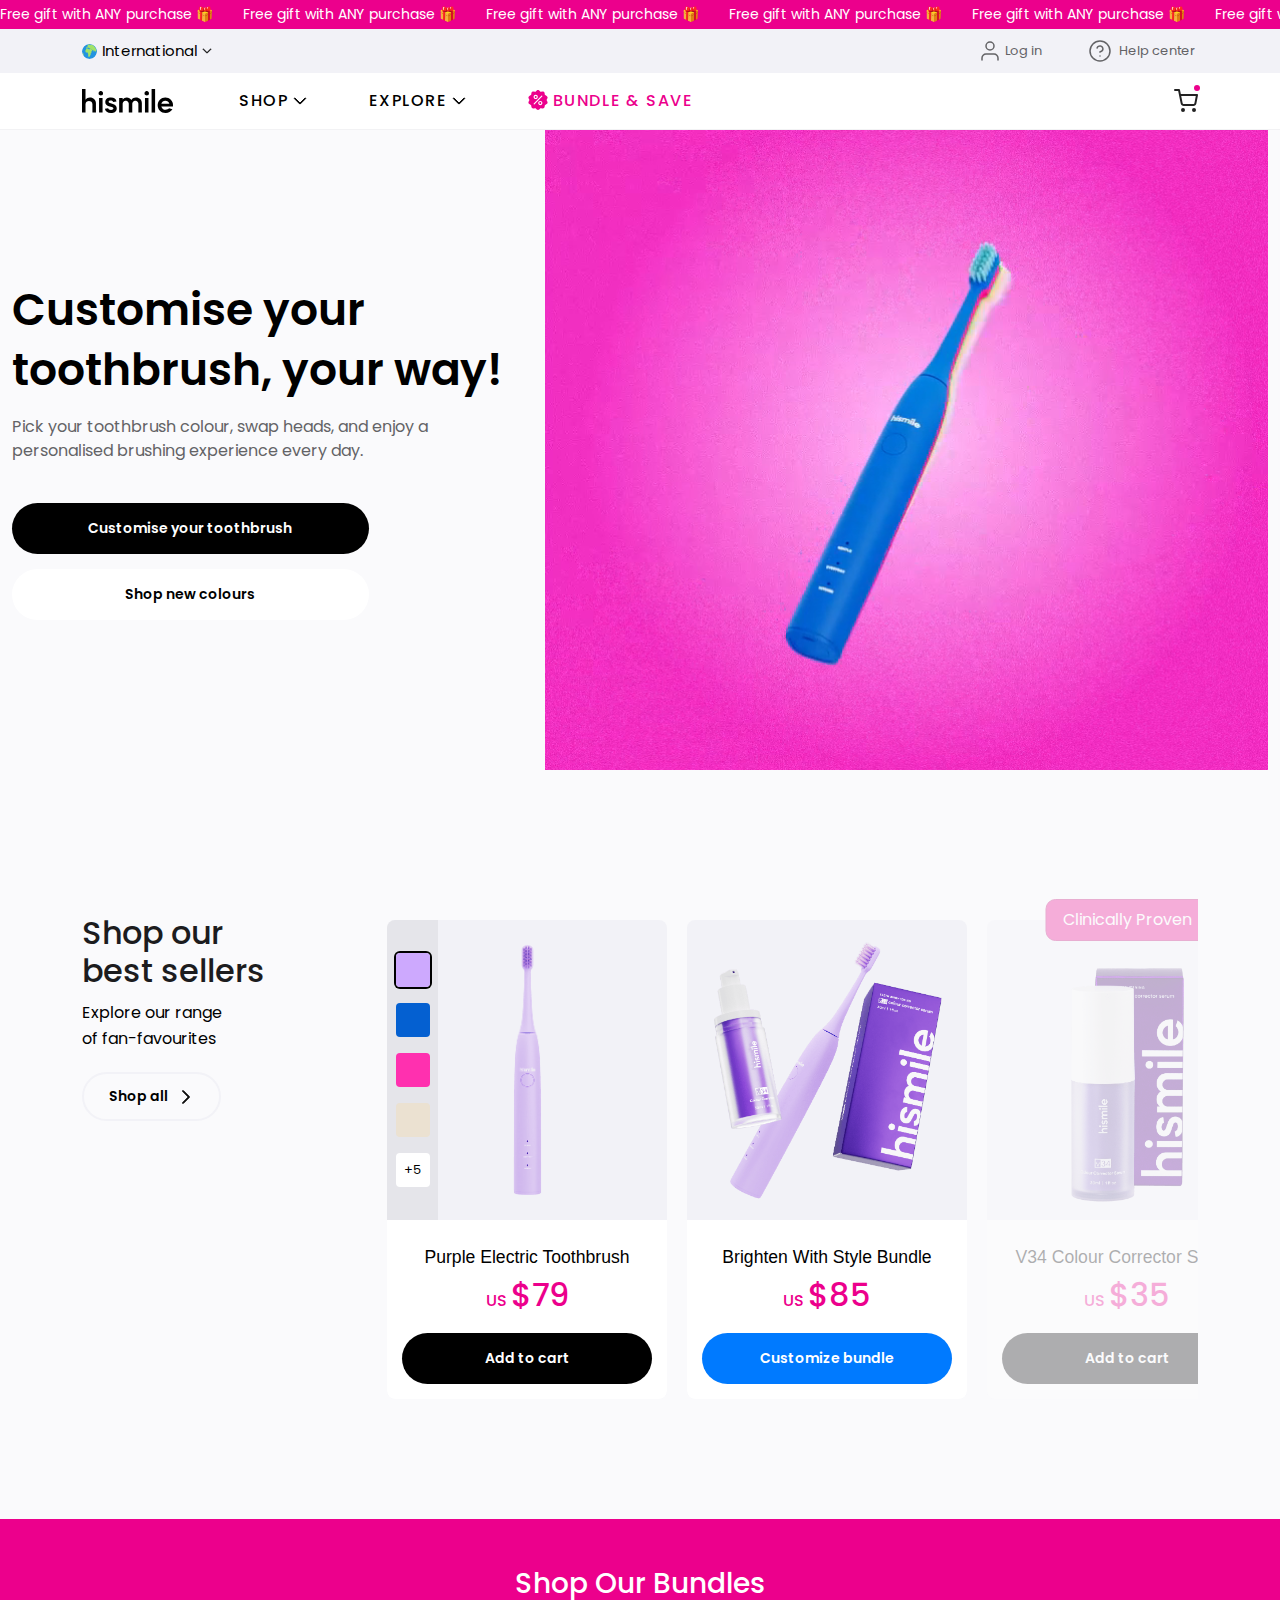
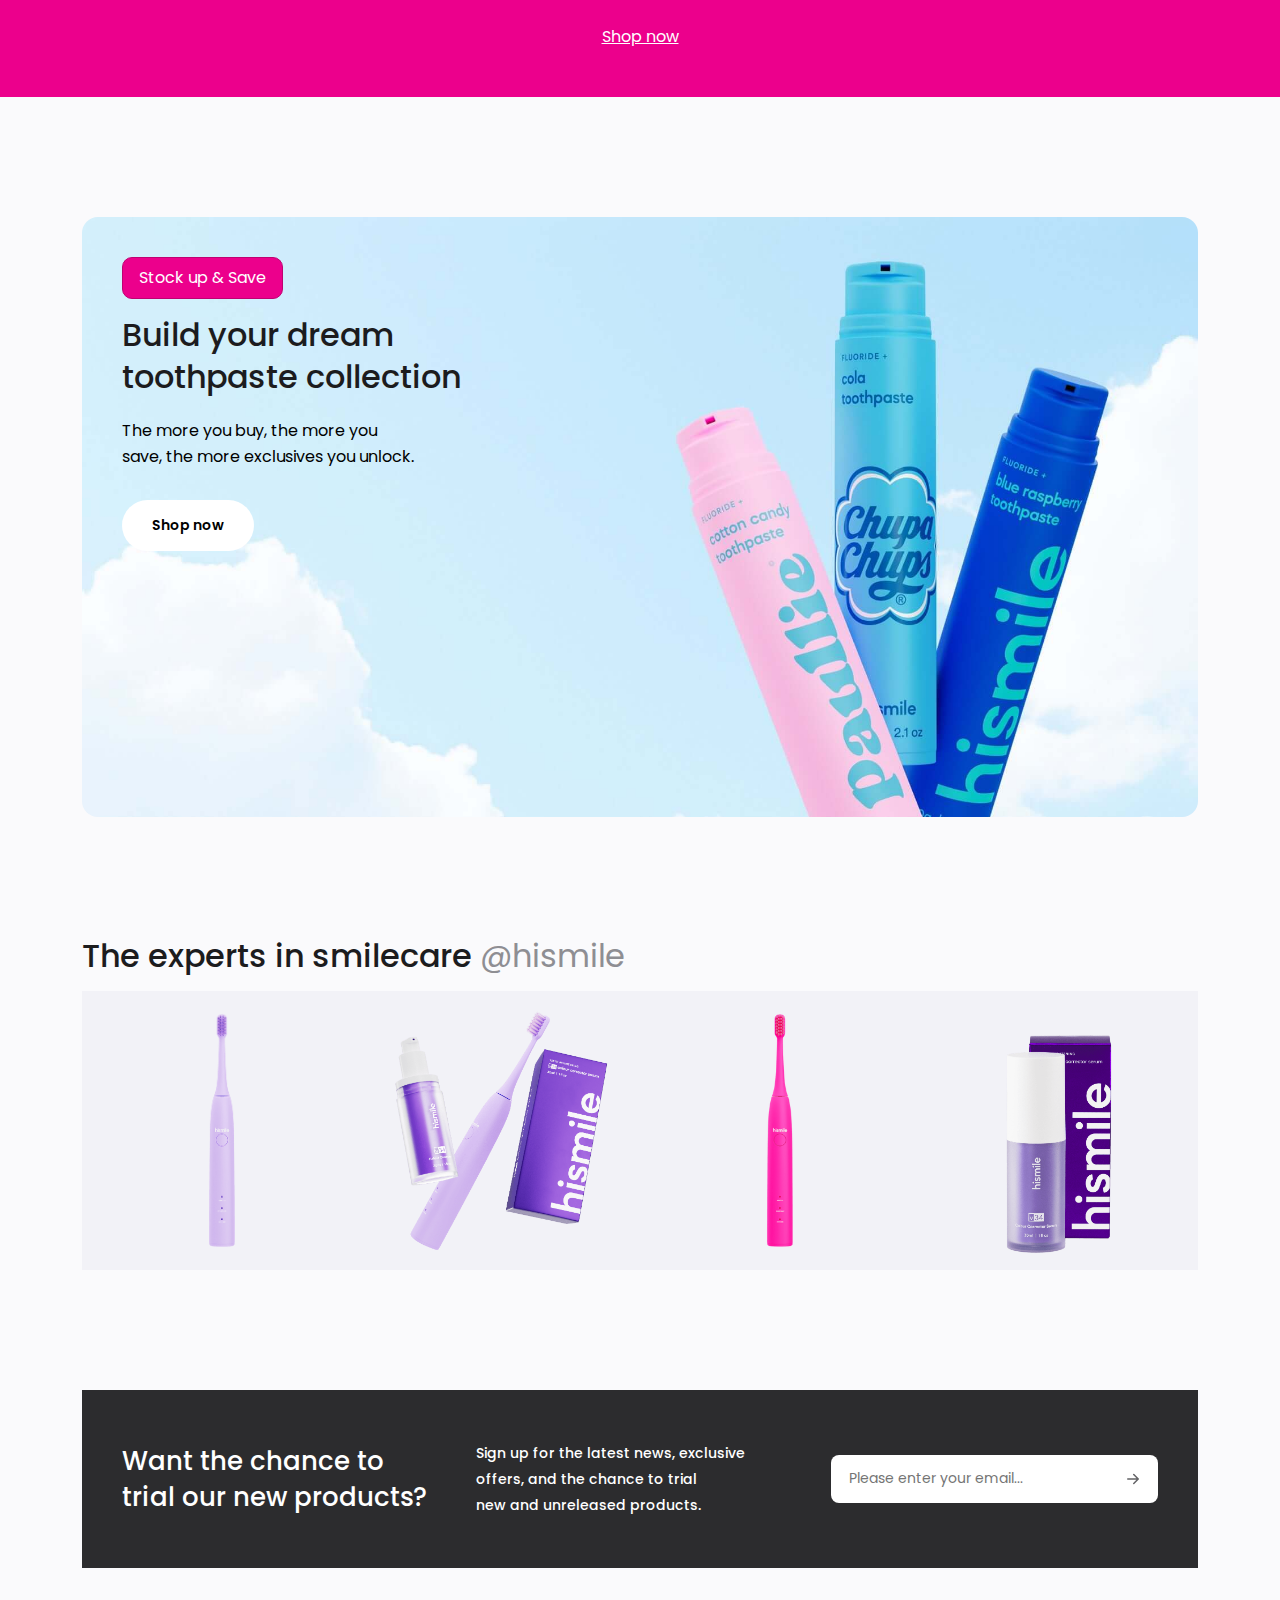
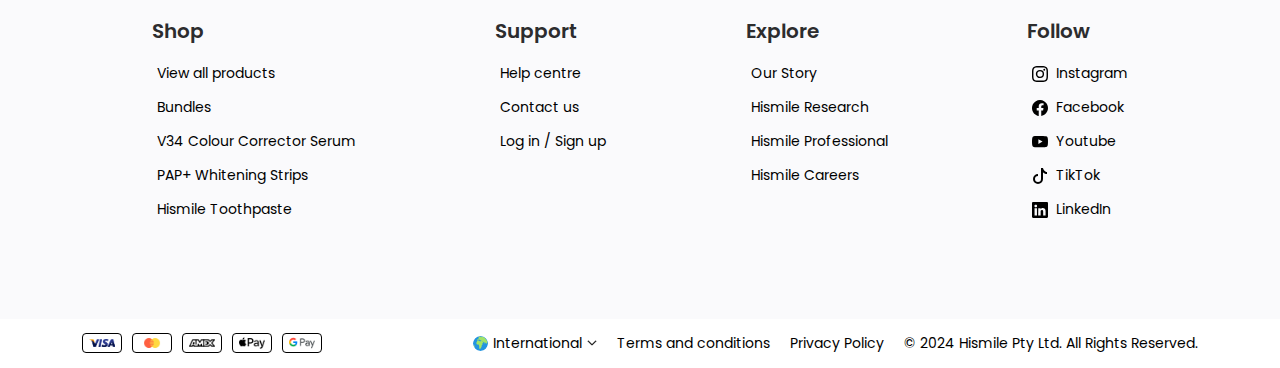
==== commit 9f2648b4: "u" ====
--- a/index.html
+++ b/index.html
@@ -18,357 +18,383 @@
 <body>
     <!-- header start -->
     <header>
-    <!-- offer-wrapper start -->
-    <div class="offer-wrapper bg--primary py-1" data-speed="fast" data-direction="left">
-        <div class="offer-slider text-white">
-            <a href="#">
-                Free gift with ANY purchase 🎁
-            </a>
-            <a href="#">
-                Free gift with ANY purchase 🎁
-            </a>
-            <a href="#">
-                Free gift with ANY purchase 🎁
-            </a>
-            <a href="#">
-                Free gift with ANY purchase 🎁
-            </a>
-            <a href="#">
-                Free gift with ANY purchase 🎁
-            </a>
-            <a href="#">
-                Free gift with ANY purchase 🎁
-            </a>
-            <a href="#">
-                Free gift with ANY purchase 🎁
-            </a>
-            <a href="#">
-                Free gift with ANY purchase 🎁
-            </a>
-        </div>
-    </div>
-    <!-- offer-wrapper end -->
-    
-    <nav>
-        <!-- nav-middle start -->
-        <div class="nav-middle">
-            <div class="container-xl">
-                <div class="nav-middle-inner">
-                    <select>
-                        <option value="AU" data-image="assets/images/flags/au.svg">Australia &amp; New Zealand</option>
-                        <option value="US" data-image="assets/images/flags/us.svg">United States</option>
-                        <option value="UK" data-image="assets/images/flags/gb.svg">United Kingdom</option>
-                        <option value="EU" data-image="assets/images/flags/eu.svg">Europe</option>
-                        <option value="CA" data-image="assets/images/flags/ca.svg">Canada</option>
-                        <option value="INT" data-image="assets/images/flags/int.svg" selected>International</option>
-                    </select>
-                    <ul>
-                        <li>
-                            <a href="#">
-                                <svg xmlns="http://www.w3.org/2000/svg" width="22" height="22" fill="currentColor" class="bi bi-person" viewBox="0 0 16 16">
-                                    <path d="M8 8a3 3 0 1 0 0-6 3 3 0 0 0 0 6m2-3a2 2 0 1 1-4 0 2 2 0 0 1 4 0m4 8c0 1-1 1-1 1H3s-1 0-1-1 1-4 6-4 6 3 6 4m-1-.004c-.001-.246-.154-.986-.832-1.664C11.516 10.68 10.289 10 8 10s-3.516.68-4.168 1.332c-.678.678-.83 1.418-.832 1.664z"/>
-                                </svg>
-                                <span>Log in</span>
-                            </a>
-                        </li>
-                        <li>
-                            <a href="help-center.html">
-                                <svg xmlns="http://www.w3.org/2000/svg" width="20" height="20" fill="currentColor" class="bi bi-question-circle" viewBox="0 0 16 16">
-                                    <path d="M8 15A7 7 0 1 1 8 1a7 7 0 0 1 0 14m0 1A8 8 0 1 0 8 0a8 8 0 0 0 0 16"/>
-                                    <path d="M5.255 5.786a.237.237 0 0 0 .241.247h.825c.138 0 .248-.113.266-.25.09-.656.54-1.134 1.342-1.134.686 0 1.314.343 1.314 1.168 0 .635-.374.927-.965 1.371-.673.489-1.206 1.06-1.168 1.987l.003.217a.25.25 0 0 0 .25.246h.811a.25.25 0 0 0 .25-.25v-.105c0-.718.273-.927 1.01-1.486.609-.463 1.244-.977 1.244-2.056 0-1.511-1.276-2.241-2.673-2.241-1.267 0-2.655.59-2.75 2.286m1.557 5.763c0 .533.425.927 1.01.927.609 0 1.028-.394 1.028-.927 0-.552-.42-.94-1.029-.94-.584 0-1.009.388-1.009.94"/>
-                                </svg>
-                                <span class="ms-1">Help center</span>
-                            </a>
-                        </li>
-                    </ul>
-                </div>
-            </div>
-        </div>
-        <!-- nav-middle end -->
+        <!-- offer-wrapper start -->
+        <div class="offer-wrapper bg--primary py-1" data-speed="fast" data-direction="left">
+            <div class="offer-slider text-white">
+                <a href="#">
+                    Free gift with ANY purchase 🎁
+                </a>
+                <a href="#">
+                    Free gift with ANY purchase 🎁
+                </a>
+                <a href="#">
+                    Free gift with ANY purchase 🎁
+                </a>
+                <a href="#">
+                    Free gift with ANY purchase 🎁
+                </a>
+                <a href="#">
+                    Free gift with ANY purchase 🎁
+                </a>
+                <a href="#">
+                    Free gift with ANY purchase 🎁
+                </a>
+                <a href="#">
+                    Free gift with ANY purchase 🎁
+                </a>
+                <a href="#">
+                    Free gift with ANY purchase 🎁
+                </a>
+            </div>
+        </div>
+        <!-- offer-wrapper end -->
         
-        <!-- main-nav start -->
-        <div class="main-nav bg-white c-black position-relative">
-            <div class="container-xl">
-                <div class="d-flex align-items-center">
-                    <div class="site-logo">
-                        <a href="">
-                            <svg width="91" height="24" viewBox="0 0 91 24" fill="none" xmlns="http://www.w3.org/2000/svg"><path d="M3.50743 0V10.7635C4.01695 10.0459 4.6957 9.46562 5.48329 9.07415C6.27088 8.68267 7.1429 8.49217 8.02177 8.51958C11.4317 8.51958 13.9326 10.9583 13.9326 14.2426V23.576H10.4248V15.2181C10.3903 14.3229 10.0108 13.476 9.36609 12.8549C8.72136 12.2338 7.86144 11.8868 6.96675 11.8868C6.07206 11.8868 5.21214 12.2338 4.56741 12.8549C3.92268 13.476 3.54324 14.3229 3.50872 15.2181V23.5751H0V0H3.50743Z" fill="black"></path><path d="M18.8034 2.04859C19.0998 2.0409 19.3947 2.09368 19.67 2.20373C19.9454 2.31377 20.1955 2.47878 20.4052 2.68869C20.6148 2.89861 20.7796 3.14904 20.8895 3.42476C20.9995 3.70047 21.0522 3.99569 21.0445 4.29246C21.0487 4.58679 20.9934 4.87892 20.8819 5.15127C20.7703 5.42362 20.6049 5.67054 20.3955 5.87714C20.1861 6.08375 19.9371 6.24577 19.6635 6.35345C19.3898 6.46112 19.0973 6.51221 18.8034 6.50365C18.5114 6.51135 18.2208 6.4594 17.9495 6.35099C17.6781 6.24258 17.4317 6.07996 17.2252 5.87306C17.0187 5.66616 16.8564 5.41931 16.7483 5.14756C16.6402 4.87582 16.5884 4.58487 16.5963 4.29246C16.585 3.99764 16.6342 3.70363 16.7406 3.42854C16.8471 3.15344 17.0087 2.90308 17.2155 2.69287C17.4222 2.48267 17.6698 2.31706 17.9429 2.20626C18.216 2.09545 18.5088 2.04179 18.8034 2.04859ZM20.5574 8.94236V23.5751H17.0499V8.94236H20.5574Z" fill="black"></path><path d="M22.8955 19.7054L26.1753 19.2176C26.433 20.2258 27.3781 20.9411 29.0658 20.9411C30.3648 20.9411 31.404 20.4533 31.404 19.5428C31.404 18.9251 30.9495 18.5023 29.7802 18.1122L26.7926 17.169C24.3242 16.3561 23.2851 15.1531 23.2851 13.0718C23.2851 9.85287 25.8196 8.51953 28.9361 8.51953C32.151 8.51953 34.1648 10.0804 34.5205 12.4542L31.2403 13.0069C31.0131 12.1613 30.169 11.5445 28.6749 11.5445C27.5705 11.5445 26.6289 11.9673 26.6289 12.8129C26.6289 13.3656 27.0185 13.6907 27.9279 14.0172L30.916 15.0253C33.6115 15.9681 34.7482 17.3015 34.7482 19.415C34.7482 22.569 32.1497 24 28.967 24C25.396 24 23.2851 22.3071 22.8955 19.7054Z" fill="black"></path><path d="M40.6597 8.94241V10.5033C41.142 9.87029 41.7671 9.36058 42.4838 9.01581C43.2006 8.67104 43.9886 8.50101 44.7836 8.51961C45.6917 8.50347 46.5895 8.71509 47.3951 9.13517C48.2006 9.55526 48.8885 10.1705 49.3959 10.9248C49.8952 10.155 50.5858 9.5284 51.4 9.10651C52.2142 8.68462 53.1239 8.48193 54.0399 8.51832C57.385 8.51832 59.8533 10.8594 59.8533 13.9489V23.5751H56.3781V14.9579C56.3829 14.5535 56.3074 14.1521 56.1562 13.777C56.0049 13.402 55.7808 13.0607 55.4969 12.773C55.2129 12.4853 54.8748 12.2569 54.502 12.101C54.1292 11.9451 53.7293 11.8649 53.3253 11.8649C52.9214 11.8649 52.5214 11.9451 52.1487 12.101C51.7759 12.2569 51.4378 12.4853 51.1538 12.773C50.8699 13.0607 50.6458 13.402 50.4945 13.777C50.3432 14.1521 50.2678 14.5535 50.2726 14.9579V23.5751H46.7652V14.9579C46.77 14.5535 46.6945 14.1521 46.5433 13.777C46.392 13.402 46.1679 13.0607 45.884 12.773C45.6 12.4853 45.2619 12.2569 44.8891 12.101C44.5164 11.9451 44.1164 11.8649 43.7124 11.8649C43.3085 11.8649 42.9085 11.9451 42.5358 12.101C42.163 12.2569 41.8249 12.4853 41.5409 12.773C41.257 13.0607 41.0329 13.402 40.8816 13.777C40.7303 14.1521 40.6549 14.5535 40.6597 14.9579V23.5751H37.1519V8.94241H40.6597Z" fill="black"></path><path d="M64.7248 2.04857C65.0211 2.04095 65.3159 2.09378 65.5913 2.20385C65.8666 2.31392 66.1167 2.47893 66.3263 2.68884C66.5359 2.89875 66.7006 3.14916 66.8105 3.42485C66.9204 3.70053 66.9731 3.99572 66.9654 4.29245C66.9697 4.58674 66.9143 4.87884 66.8028 5.15116C66.6913 5.42347 66.5259 5.67037 66.3166 5.87697C66.1072 6.08358 65.8582 6.24561 65.5847 6.35331C65.3111 6.461 65.0186 6.51214 64.7248 6.50364C64.4327 6.51146 64.1421 6.4596 63.8706 6.35124C63.5992 6.24287 63.3527 6.08027 63.1461 5.87335C62.9395 5.66643 62.7772 5.41953 62.6691 5.14773C62.561 4.87592 62.5093 4.58491 62.5172 4.29245C62.5059 3.99758 62.555 3.7035 62.6615 3.42835C62.7679 3.15319 62.9296 2.90279 63.1364 2.69256C63.3432 2.48234 63.5909 2.31674 63.864 2.20599C64.1372 2.09523 64.4301 2.04166 64.7248 2.04857ZM66.4783 8.94235V23.5751H62.9708V8.94235H66.4783Z" fill="black"></path><path d="M69.5962 0H73.1036V23.5751H69.5962V0Z" fill="black"></path><path d="M83.3659 8.51983C84.3797 8.50779 85.3855 8.70046 86.3232 9.08633C87.261 9.4722 88.1114 10.0434 88.8238 10.7657C89.5361 11.488 90.0958 12.3467 90.4693 13.2904C90.8428 14.2341 91.0225 15.2435 90.9976 16.2583C90.9976 16.6937 90.9651 17.1284 90.9005 17.559H79.3061C79.559 18.4978 80.1186 19.3248 80.8956 19.9082C81.6725 20.4916 82.6222 20.7977 83.5932 20.7779C84.2406 20.7809 84.8809 20.6429 85.4697 20.3733C86.0585 20.1038 86.5818 19.7093 87.0031 19.217L90.4134 20.2252C89.7091 21.3997 88.7074 22.367 87.5098 23.0294C86.3122 23.6917 84.9611 24.0256 83.5932 23.9973C79.0788 23.9973 75.6689 20.6807 75.6689 16.2583C75.646 15.2385 75.8293 14.2246 76.2076 13.2775C76.5859 12.3304 77.1515 11.4696 77.8704 10.7468C78.5893 10.024 79.4467 9.45415 80.391 9.07146C81.3354 8.68877 82.3473 8.50114 83.3659 8.51983ZM79.3387 14.8282H87.3931C87.1398 13.9374 86.6031 13.1538 85.8645 12.5962C85.1258 12.0387 84.2256 11.7378 83.3006 11.7392C82.394 11.7504 81.5159 12.0584 80.8005 12.6162C80.0851 13.174 79.5717 13.9509 79.3387 14.8282Z" fill="black"></path></svg>
-                        </a>
-                    </div>
-                    <div class="the-menu">
+        <nav>
+            <!-- nav-middle start -->
+            <div class="nav-middle">
+                <div class="container-xl">
+                    <div class="nav-middle-inner">
+                        <select>
+                            <option value="AU" data-image="/assets/images/flags/au.svg">Australia &amp; New Zealand</option>
+                            <option value="US" data-image="/assets/images/flags/us.svg">United States</option>
+                            <option value="UK" data-image="/assets/images/flags/gb.svg">United Kingdom</option>
+                            <option value="EU" data-image="/assets/images/flags/eu.svg">Europe</option>
+                            <option value="CA" data-image="/assets/images/flags/ca.svg">Canada</option>
+                            <option value="INT" data-image="/assets/images/flags/int.svg" selected>International</option>
+                        </select>
                         <ul>
                             <li>
                                 <a href="#">
-                                    <span>SHOP</span>
-                                    <i>
-                                        <svg xmlns="http://www.w3.org/2000/svg" width="14" height="14" fill="currentColor" stroke="currentColor" class="bi bi-chevron-down" viewBox="0 0 16 16">
-                                            <path fill-rule="evenodd" d="M1.646 4.646a.5.5 0 0 1 .708 0L8 10.293l5.646-5.647a.5.5 0 0 1 .708.708l-6 6a.5.5 0 0 1-.708 0l-6-6a.5.5 0 0 1 0-.708"/>
-                                        </svg>
-                                    </i>
+                                    <svg width="24" height="24" viewBox="0 0 24 24" fill="none" xmlns="http://www.w3.org/2000/svg">
+                                        <path d="M20 21V19C20 17.9391 19.5786 16.9217 18.8284 16.1716C18.0783 15.4214 17.0609 15 16 15H8C6.93913 15 5.92172 15.4214 5.17157 16.1716C4.42143 16.9217 4 17.9391 4 19V21" stroke="currentColor" stroke-width="1.5" stroke-linecap="round" stroke-linejoin="round"></path>
+                                        <path d="M12 11C14.2091 11 16 9.20914 16 7C16 4.79086 14.2091 3 12 3C9.79086 3 8 4.79086 8 7C8 9.20914 9.79086 11 12 11Z" stroke="currentColor" stroke-width="1.5" stroke-linecap="round" stroke-linejoin="round"></path>
+                                    </svg>
+                                    <span>Log in</span>
                                 </a>
-                                <div class="mega-menu-container">
-                                    <div class="container-xl">
-                                        <div class="row justify-content-center">
-                                            <div class="col-lg-3">
-                                                <div class="mm-col mm-ul">
-                                                    <h2>Shop</h2>
-                                                    <ul>
-                                                        <li><a href="collection.html">Shop all</a></li>
-                                                        <li><a href="#">Best sellers</a></li>
-                                                        <li><a href="#">Shop Bundles</a></li>
-                                                        <li><a href="#">V34 Colour Corrector Serum</a></li>
-                                                        <li><a href="#">PAP+ Whitening Strips</a></li>
-                                                        <li><a href="#">Hismile Toothpaste</a></li>
-                                                    </ul>
+                            </li>
+                            <li>
+                                <a href="/help-center.html">
+                                    <svg width="24" height="24" viewBox="0 0 24 24" fill="none" xmlns="http://www.w3.org/2000/svg">
+                                        <path d="M12 22C17.5228 22 22 17.5228 22 12C22 6.47715 17.5228 2 12 2C6.47715 2 2 6.47715 2 12C2 17.5228 6.47715 22 12 22Z" stroke="currentColor" stroke-width="1.5" stroke-linecap="round" stroke-linejoin="round"></path>
+                                        <path d="M9.08984 9.00008C9.32495 8.33175 9.789 7.76819 10.3998 7.40921C11.0106 7.05024 11.7287 6.91902 12.427 7.03879C13.1253 7.15857 13.7587 7.52161 14.2149 8.06361C14.6712 8.60561 14.9209 9.2916 14.9198 10.0001C14.9198 12.0001 11.9198 13.0001 11.9198 13.0001" stroke="currentColor" stroke-width="1.5" stroke-linecap="round" stroke-linejoin="round"></path>
+                                        <path d="M12 17H12.01" stroke="currentColor" stroke-width="1.5" stroke-linecap="round" stroke-linejoin="round"></path>
+                                    </svg>
+                                    <span class="ms-1">Help center</span>
+                                </a>
+                            </li>
+                        </ul>
+                    </div>
+                </div>
+            </div>
+            <!-- nav-middle end -->
+            
+            <!-- main-nav start -->
+            <div class="main-nav bg-white c-black position-relative">
+                <div class="container-xl">
+                    <div class="menu-wrapper">
+                        <div class="hamburger-wrapper">
+                            <div class="hamburger-menu"></div>
+                        </div>
+                        <div class="site-logo">
+                            <a href="/">
+                                <svg width="91" height="24" viewBox="0 0 91 24" fill="none" xmlns="http://www.w3.org/2000/svg"><path d="M3.50743 0V10.7635C4.01695 10.0459 4.6957 9.46562 5.48329 9.07415C6.27088 8.68267 7.1429 8.49217 8.02177 8.51958C11.4317 8.51958 13.9326 10.9583 13.9326 14.2426V23.576H10.4248V15.2181C10.3903 14.3229 10.0108 13.476 9.36609 12.8549C8.72136 12.2338 7.86144 11.8868 6.96675 11.8868C6.07206 11.8868 5.21214 12.2338 4.56741 12.8549C3.92268 13.476 3.54324 14.3229 3.50872 15.2181V23.5751H0V0H3.50743Z" fill="black"></path><path d="M18.8034 2.04859C19.0998 2.0409 19.3947 2.09368 19.67 2.20373C19.9454 2.31377 20.1955 2.47878 20.4052 2.68869C20.6148 2.89861 20.7796 3.14904 20.8895 3.42476C20.9995 3.70047 21.0522 3.99569 21.0445 4.29246C21.0487 4.58679 20.9934 4.87892 20.8819 5.15127C20.7703 5.42362 20.6049 5.67054 20.3955 5.87714C20.1861 6.08375 19.9371 6.24577 19.6635 6.35345C19.3898 6.46112 19.0973 6.51221 18.8034 6.50365C18.5114 6.51135 18.2208 6.4594 17.9495 6.35099C17.6781 6.24258 17.4317 6.07996 17.2252 5.87306C17.0187 5.66616 16.8564 5.41931 16.7483 5.14756C16.6402 4.87582 16.5884 4.58487 16.5963 4.29246C16.585 3.99764 16.6342 3.70363 16.7406 3.42854C16.8471 3.15344 17.0087 2.90308 17.2155 2.69287C17.4222 2.48267 17.6698 2.31706 17.9429 2.20626C18.216 2.09545 18.5088 2.04179 18.8034 2.04859ZM20.5574 8.94236V23.5751H17.0499V8.94236H20.5574Z" fill="black"></path><path d="M22.8955 19.7054L26.1753 19.2176C26.433 20.2258 27.3781 20.9411 29.0658 20.9411C30.3648 20.9411 31.404 20.4533 31.404 19.5428C31.404 18.9251 30.9495 18.5023 29.7802 18.1122L26.7926 17.169C24.3242 16.3561 23.2851 15.1531 23.2851 13.0718C23.2851 9.85287 25.8196 8.51953 28.9361 8.51953C32.151 8.51953 34.1648 10.0804 34.5205 12.4542L31.2403 13.0069C31.0131 12.1613 30.169 11.5445 28.6749 11.5445C27.5705 11.5445 26.6289 11.9673 26.6289 12.8129C26.6289 13.3656 27.0185 13.6907 27.9279 14.0172L30.916 15.0253C33.6115 15.9681 34.7482 17.3015 34.7482 19.415C34.7482 22.569 32.1497 24 28.967 24C25.396 24 23.2851 22.3071 22.8955 19.7054Z" fill="black"></path><path d="M40.6597 8.94241V10.5033C41.142 9.87029 41.7671 9.36058 42.4838 9.01581C43.2006 8.67104 43.9886 8.50101 44.7836 8.51961C45.6917 8.50347 46.5895 8.71509 47.3951 9.13517C48.2006 9.55526 48.8885 10.1705 49.3959 10.9248C49.8952 10.155 50.5858 9.5284 51.4 9.10651C52.2142 8.68462 53.1239 8.48193 54.0399 8.51832C57.385 8.51832 59.8533 10.8594 59.8533 13.9489V23.5751H56.3781V14.9579C56.3829 14.5535 56.3074 14.1521 56.1562 13.777C56.0049 13.402 55.7808 13.0607 55.4969 12.773C55.2129 12.4853 54.8748 12.2569 54.502 12.101C54.1292 11.9451 53.7293 11.8649 53.3253 11.8649C52.9214 11.8649 52.5214 11.9451 52.1487 12.101C51.7759 12.2569 51.4378 12.4853 51.1538 12.773C50.8699 13.0607 50.6458 13.402 50.4945 13.777C50.3432 14.1521 50.2678 14.5535 50.2726 14.9579V23.5751H46.7652V14.9579C46.77 14.5535 46.6945 14.1521 46.5433 13.777C46.392 13.402 46.1679 13.0607 45.884 12.773C45.6 12.4853 45.2619 12.2569 44.8891 12.101C44.5164 11.9451 44.1164 11.8649 43.7124 11.8649C43.3085 11.8649 42.9085 11.9451 42.5358 12.101C42.163 12.2569 41.8249 12.4853 41.5409 12.773C41.257 13.0607 41.0329 13.402 40.8816 13.777C40.7303 14.1521 40.6549 14.5535 40.6597 14.9579V23.5751H37.1519V8.94241H40.6597Z" fill="black"></path><path d="M64.7248 2.04857C65.0211 2.04095 65.3159 2.09378 65.5913 2.20385C65.8666 2.31392 66.1167 2.47893 66.3263 2.68884C66.5359 2.89875 66.7006 3.14916 66.8105 3.42485C66.9204 3.70053 66.9731 3.99572 66.9654 4.29245C66.9697 4.58674 66.9143 4.87884 66.8028 5.15116C66.6913 5.42347 66.5259 5.67037 66.3166 5.87697C66.1072 6.08358 65.8582 6.24561 65.5847 6.35331C65.3111 6.461 65.0186 6.51214 64.7248 6.50364C64.4327 6.51146 64.1421 6.4596 63.8706 6.35124C63.5992 6.24287 63.3527 6.08027 63.1461 5.87335C62.9395 5.66643 62.7772 5.41953 62.6691 5.14773C62.561 4.87592 62.5093 4.58491 62.5172 4.29245C62.5059 3.99758 62.555 3.7035 62.6615 3.42835C62.7679 3.15319 62.9296 2.90279 63.1364 2.69256C63.3432 2.48234 63.5909 2.31674 63.864 2.20599C64.1372 2.09523 64.4301 2.04166 64.7248 2.04857ZM66.4783 8.94235V23.5751H62.9708V8.94235H66.4783Z" fill="black"></path><path d="M69.5962 0H73.1036V23.5751H69.5962V0Z" fill="black"></path><path d="M83.3659 8.51983C84.3797 8.50779 85.3855 8.70046 86.3232 9.08633C87.261 9.4722 88.1114 10.0434 88.8238 10.7657C89.5361 11.488 90.0958 12.3467 90.4693 13.2904C90.8428 14.2341 91.0225 15.2435 90.9976 16.2583C90.9976 16.6937 90.9651 17.1284 90.9005 17.559H79.3061C79.559 18.4978 80.1186 19.3248 80.8956 19.9082C81.6725 20.4916 82.6222 20.7977 83.5932 20.7779C84.2406 20.7809 84.8809 20.6429 85.4697 20.3733C86.0585 20.1038 86.5818 19.7093 87.0031 19.217L90.4134 20.2252C89.7091 21.3997 88.7074 22.367 87.5098 23.0294C86.3122 23.6917 84.9611 24.0256 83.5932 23.9973C79.0788 23.9973 75.6689 20.6807 75.6689 16.2583C75.646 15.2385 75.8293 14.2246 76.2076 13.2775C76.5859 12.3304 77.1515 11.4696 77.8704 10.7468C78.5893 10.024 79.4467 9.45415 80.391 9.07146C81.3354 8.68877 82.3473 8.50114 83.3659 8.51983ZM79.3387 14.8282H87.3931C87.1398 13.9374 86.6031 13.1538 85.8645 12.5962C85.1258 12.0387 84.2256 11.7378 83.3006 11.7392C82.394 11.7504 81.5159 12.0584 80.8005 12.6162C80.0851 13.174 79.5717 13.9509 79.3387 14.8282Z" fill="black"></path></svg>
+                            </a>
+                        </div>
+                        <div class="the-menu">
+                            <ul>
+                                <li>
+                                    <a href="#">
+                                        <span>SHOP</span>
+                                        <i>
+                                            <svg xmlns="http://www.w3.org/2000/svg" width="14" height="14" fill="currentColor" stroke="currentColor" class="bi bi-chevron-down" viewBox="0 0 16 16">
+                                                <path fill-rule="evenodd" d="M1.646 4.646a.5.5 0 0 1 .708 0L8 10.293l5.646-5.647a.5.5 0 0 1 .708.708l-6 6a.5.5 0 0 1-.708 0l-6-6a.5.5 0 0 1 0-.708"/>
+                                            </svg>
+                                        </i>
+                                    </a>
+                                    <div class="mega-menu-container">
+                                        <div class="container-xl">
+                                            <div class="row justify-content-center">
+                                                <div class="col-lg-3">
+                                                    <div class="mm-col mm-ul">
+                                                        <h2>Shop</h2>
+                                                        <ul>
+                                                            <li><a href="/collection.html">Shop all</a></li>
+                                                            <li><a href="#">Best sellers</a></li>
+                                                            <li><a href="#">Shop Bundles</a></li>
+                                                            <li><a href="#">V34 Colour Corrector Serum</a></li>
+                                                            <li><a href="#">PAP+ Whitening Strips</a></li>
+                                                            <li><a href="#">Hismile Toothpaste</a></li>
+                                                        </ul>
+                                                    </div>
                                                 </div>
-                                            </div>
-                                            <div class="col-lg-4">
-                                                <div class="mm-col">
-                                                    <h2>Shop the Toothbrush Build a Bundle</h2>
-                                                    <figure>
-                                                        <a href="#">
-                                                            <img src="assets/images/mega-menu/01.png" alt="Shop the Toothbrush Build a Bundle">
-                                                        </a>
-                                                    </figure>
+                                                <div class="col-lg-4">
+                                                    <div class="mm-col">
+                                                        <h2>Shop the Toothbrush Build a Bundle</h2>
+                                                        <figure>
+                                                            <a href="#">
+                                                                <img src="/assets/images/mega-menu/01.png" alt="Shop the Toothbrush Build a Bundle">
+                                                            </a>
+                                                        </figure>
+                                                    </div>
                                                 </div>
-                                            </div>
-                                            <div class="col-lg-4">
-                                                <div class="mm-col">
-                                                    <h2>Flavoured Toothpaste Bundle</h2>
-                                                    <figure>
-                                                        <a href="#">
-                                                            <img src="assets/images/mega-menu/02.png" alt="Flavoured Toothpaste Bundle">
-                                                        </a>
-                                                    </figure>
+                                                <div class="col-lg-4">
+                                                    <div class="mm-col">
+                                                        <h2>Flavoured Toothpaste Bundle</h2>
+                                                        <figure>
+                                                            <a href="#">
+                                                                <img src="/assets/images/mega-menu/02.png" alt="Flavoured Toothpaste Bundle">
+                                                            </a>
+                                                        </figure>
+                                                    </div>
                                                 </div>
                                             </div>
                                         </div>
                                     </div>
-                                </div>
-                            </li>
-                            <li>
-                                <a href="#">
-                                    <span>EXPLORE</span>
-                                    <i>
-                                        <svg xmlns="http://www.w3.org/2000/svg" width="14" height="14" fill="currentColor" stroke="currentColor" class="bi bi-chevron-down" viewBox="0 0 16 16">
-                                            <path fill-rule="evenodd" d="M1.646 4.646a.5.5 0 0 1 .708 0L8 10.293l5.646-5.647a.5.5 0 0 1 .708.708l-6 6a.5.5 0 0 1-.708 0l-6-6a.5.5 0 0 1 0-.708"/>
-                                        </svg>
-                                    </i>
-                                </a>
-                                <div class="mega-menu-container">
-                                    <div class="container-xl">
-                                        <div class="row justify-content-center">
-                                            <div class="col-lg-3">
-                                                <div class="mm-col mm-ul">
-                                                    <h2>Explore</h2>
-                                                    <ul>
-                                                        <li><a href="#">Our Story</a></li>
-                                                        <li><a href="#">Hismile Research</a></li>
-                                                        <li><a href="#">How whitening works</a></li>
-                                                        <li><a href="#">Community Trials</a></li>
-                                                        <li><a href="#">Hismile Professional</a></li>
-                                                        <li><a href="#">Hismile Careers</a></li>
-                                                    </ul>
+                                </li>
+                                <li>
+                                    <a href="#">
+                                        <span>EXPLORE</span>
+                                        <i>
+                                            <svg xmlns="http://www.w3.org/2000/svg" width="14" height="14" fill="currentColor" stroke="currentColor" class="bi bi-chevron-down" viewBox="0 0 16 16">
+                                                <path fill-rule="evenodd" d="M1.646 4.646a.5.5 0 0 1 .708 0L8 10.293l5.646-5.647a.5.5 0 0 1 .708.708l-6 6a.5.5 0 0 1-.708 0l-6-6a.5.5 0 0 1 0-.708"/>
+                                            </svg>
+                                        </i>
+                                    </a>
+                                    <div class="mega-menu-container">
+                                        <div class="container-xl">
+                                            <div class="row justify-content-center">
+                                                <div class="col-lg-3">
+                                                    <div class="mm-col mm-ul">
+                                                        <h2>Explore</h2>
+                                                        <ul>
+                                                            <li><a href="#">Our Story</a></li>
+                                                            <li><a href="#">Hismile Research</a></li>
+                                                            <li><a href="#">How whitening works</a></li>
+                                                            <li><a href="#">Community Trials</a></li>
+                                                            <li><a href="#">Hismile Professional</a></li>
+                                                            <li><a href="#">Hismile Careers</a></li>
+                                                        </ul>
+                                                    </div>
                                                 </div>
-                                            </div>
-                                            <div class="col-lg-4">
-                                                <div class="mm-col">
-                                                    <h2>Learn about Hismile Professional</h2>
-                                                    <figure>
-                                                        <a href="#">
-                                                            <img src="assets/images/mega-menu/03.jpg" alt="Learn about Hismile Professional">
-                                                        </a>
-                                                    </figure>
+                                                <div class="col-lg-4">
+                                                    <div class="mm-col">
+                                                        <h2>Learn about Hismile Professional</h2>
+                                                        <figure>
+                                                            <a href="#">
+                                                                <img src="/assets/images/mega-menu/03.jpg" alt="Learn about Hismile Professional">
+                                                            </a>
+                                                        </figure>
+                                                    </div>
                                                 </div>
-                                            </div>
-                                            <div class="col-lg-4">
-                                                <div class="mm-col">
-                                                    <h2>Learn about Hismile Research</h2>
-                                                    <figure>
-                                                        <a href="#">
-                                                            <img src="assets/images/mega-menu/04.jpg" alt="Learn about Hismile Research">
-                                                        </a>
-                                                    </figure>
+                                                <div class="col-lg-4">
+                                                    <div class="mm-col">
+                                                        <h2>Learn about Hismile Research</h2>
+                                                        <figure>
+                                                            <a href="#">
+                                                                <img src="/assets/images/mega-menu/04.jpg" alt="Learn about Hismile Research">
+                                                            </a>
+                                                        </figure>
+                                                    </div>
                                                 </div>
                                             </div>
                                         </div>
                                     </div>
-                                </div>
-                            </li>
-                            <li class="bundles">
-                                <a href="#" class="c-primary">
-                                    <i>
-                                        <svg width="20" height="20" viewBox="0 0 20 20" fill="none" fill="currentColor" xmlns="http://www.w3.org/2000/svg">
-                                            <g clip-path="url(#clip0_137:7825)">
-                                                <path d="M18.6693 9.74103C18.5888 9.90564 18.5888 10.0945 18.6693 10.2591L19.4152 11.7851C19.8305 12.6347 19.5015 13.6475 18.6661 14.0907L17.1657 14.8868C17.0039 14.9727 16.8929 15.1255 16.8612 15.3059L16.5677 16.9788C16.4043 17.9103 15.5431 18.5363 14.6065 18.4038L12.9248 18.1659C12.7433 18.1404 12.5638 18.1986 12.4321 18.326L11.2113 19.507C10.8715 19.8357 10.4352 20.0001 9.99918 20.0001C9.56301 20.0002 9.127 19.8358 8.78708 19.507L7.56635 18.326C7.43463 18.1986 7.25502 18.1402 7.07365 18.1659L5.3919 18.4038C5.30796 18.4157 5.22444 18.4214 5.14214 18.4214C4.30648 18.4215 3.57938 17.8268 3.43063 16.9789L3.13719 15.3059C3.10551 15.1255 2.99454 14.9726 2.83266 14.8868L1.33228 14.0907C0.496894 13.6475 0.167834 12.6348 0.583144 11.7851L1.32908 10.2592C1.40955 10.0946 1.40955 9.90576 1.32908 9.74111L0.583183 8.21518C0.167873 7.36554 0.496933 6.35277 1.33232 5.90957L2.8327 5.11348C2.99454 5.02758 3.10551 4.87481 3.13719 4.69434L3.43063 3.02142C3.59402 2.08994 4.45535 1.46393 5.39187 1.59647L7.07361 1.83436C7.2551 1.85991 7.43459 1.80166 7.56631 1.67424L8.78708 0.493195C9.46676 -0.164418 10.5316 -0.164379 11.2113 0.493195L12.4321 1.67413C12.5637 1.80151 12.7432 1.85987 12.9248 1.83424L14.6065 1.59635C15.5427 1.46389 16.4043 2.08983 16.5677 3.02131L16.8612 4.6943C16.8929 4.87473 17.0038 5.02754 17.1657 5.1134L18.6661 5.90949C19.5015 6.35273 19.8305 7.36542 19.4152 8.21506L18.6693 9.74103Z" fill="currentColor"></path>
-                                                <path d="M14.2136 5.78562C13.9884 5.56039 13.6232 5.56039 13.398 5.78562L5.78514 13.3985C5.5599 13.6237 5.5599 13.9889 5.78514 14.2141C5.89775 14.3267 6.04537 14.3831 6.19295 14.3831C6.34052 14.3831 6.48818 14.3268 6.60076 14.2141L14.2136 6.60132C14.4389 6.37605 14.4389 6.0109 14.2136 5.78562Z" fill="white"></path>
-                                                <path d="M7.69243 4.80908C6.52634 4.80908 5.57764 5.75779 5.57764 6.92387C5.57764 8.08996 6.52634 9.03867 7.69243 9.03867C8.85852 9.03867 9.80722 8.08996 9.80722 6.92387C9.80722 5.75779 8.85852 4.80908 7.69243 4.80908ZM7.69243 7.88512C7.16239 7.88512 6.73118 7.45391 6.73118 6.92384C6.73118 6.3938 7.16239 5.96259 7.69243 5.96259C8.22247 5.96259 8.65371 6.3938 8.65371 6.92384C8.65367 7.45391 8.22247 7.88512 7.69243 7.88512Z" fill="white"></path>
-                                                <path d="M12.3067 10.9614C11.1406 10.9614 10.1919 11.9101 10.1919 13.0762C10.1919 14.2423 11.1406 15.191 12.3067 15.191C13.4728 15.191 14.4215 14.2423 14.4215 13.0762C14.4215 11.9101 13.4728 10.9614 12.3067 10.9614ZM12.3067 14.0375C11.7767 14.0375 11.3454 13.6063 11.3454 13.0762C11.3454 12.5462 11.7766 12.115 12.3067 12.115C12.8367 12.115 13.2679 12.5462 13.2679 13.0762C13.2679 13.6063 12.8367 14.0375 12.3067 14.0375Z" fill="white"></path>
-                                            </g>
-                                            <defs>
-                                                <clipPath id="clip0_137:7825">
-                                                    <rect width="20" height="20" fill="white" transform="translate(-0.000488281)"></rect>
-                                                </clipPath>
-                                            </defs>
-                                        </svg>
-                                    </i>
-                                    <span>BUNDLE & SAVE</span>
-                                </a>
-                            </li>
-                        </ul>
-                    </div>
-                    <div class="the-cart ms-auto">
-                        <a href="#">
-                            <i class="hs-content">
-                                <svg xmlns="http://www.w3.org/2000/svg" width="22" height="22" fill="currentColor" class="bi bi-cart" viewBox="0 0 16 16">
-                                    <path d="M0 1.5A.5.5 0 0 1 .5 1H2a.5.5 0 0 1 .485.379L2.89 3H14.5a.5.5 0 0 1 .491.592l-1.5 8A.5.5 0 0 1 13 12H4a.5.5 0 0 1-.491-.408L2.01 3.607 1.61 2H.5a.5.5 0 0 1-.5-.5M3.102 4l1.313 7h8.17l1.313-7zM5 12a2 2 0 1 0 0 4 2 2 0 0 0 0-4m7 0a2 2 0 1 0 0 4 2 2 0 0 0 0-4m-7 1a1 1 0 1 1 0 2 1 1 0 0 1 0-2m7 0a1 1 0 1 1 0 2 1 1 0 0 1 0-2"/>
-                                </svg>
-                            </i>
-                        </a>
+                                </li>
+                                <li class="bundles">
+                                    <a href="#" class="c-primary">
+                                        <i>
+                                            <svg width="20" height="20" viewBox="0 0 20 20" fill="none" fill="currentColor" xmlns="http://www.w3.org/2000/svg">
+                                                <g clip-path="url(#clip0_137:7825)">
+                                                    <path d="M18.6693 9.74103C18.5888 9.90564 18.5888 10.0945 18.6693 10.2591L19.4152 11.7851C19.8305 12.6347 19.5015 13.6475 18.6661 14.0907L17.1657 14.8868C17.0039 14.9727 16.8929 15.1255 16.8612 15.3059L16.5677 16.9788C16.4043 17.9103 15.5431 18.5363 14.6065 18.4038L12.9248 18.1659C12.7433 18.1404 12.5638 18.1986 12.4321 18.326L11.2113 19.507C10.8715 19.8357 10.4352 20.0001 9.99918 20.0001C9.56301 20.0002 9.127 19.8358 8.78708 19.507L7.56635 18.326C7.43463 18.1986 7.25502 18.1402 7.07365 18.1659L5.3919 18.4038C5.30796 18.4157 5.22444 18.4214 5.14214 18.4214C4.30648 18.4215 3.57938 17.8268 3.43063 16.9789L3.13719 15.3059C3.10551 15.1255 2.99454 14.9726 2.83266 14.8868L1.33228 14.0907C0.496894 13.6475 0.167834 12.6348 0.583144 11.7851L1.32908 10.2592C1.40955 10.0946 1.40955 9.90576 1.32908 9.74111L0.583183 8.21518C0.167873 7.36554 0.496933 6.35277 1.33232 5.90957L2.8327 5.11348C2.99454 5.02758 3.10551 4.87481 3.13719 4.69434L3.43063 3.02142C3.59402 2.08994 4.45535 1.46393 5.39187 1.59647L7.07361 1.83436C7.2551 1.85991 7.43459 1.80166 7.56631 1.67424L8.78708 0.493195C9.46676 -0.164418 10.5316 -0.164379 11.2113 0.493195L12.4321 1.67413C12.5637 1.80151 12.7432 1.85987 12.9248 1.83424L14.6065 1.59635C15.5427 1.46389 16.4043 2.08983 16.5677 3.02131L16.8612 4.6943C16.8929 4.87473 17.0038 5.02754 17.1657 5.1134L18.6661 5.90949C19.5015 6.35273 19.8305 7.36542 19.4152 8.21506L18.6693 9.74103Z" fill="currentColor"></path>
+                                                    <path d="M14.2136 5.78562C13.9884 5.56039 13.6232 5.56039 13.398 5.78562L5.78514 13.3985C5.5599 13.6237 5.5599 13.9889 5.78514 14.2141C5.89775 14.3267 6.04537 14.3831 6.19295 14.3831C6.34052 14.3831 6.48818 14.3268 6.60076 14.2141L14.2136 6.60132C14.4389 6.37605 14.4389 6.0109 14.2136 5.78562Z" fill="white"></path>
+                                                    <path d="M7.69243 4.80908C6.52634 4.80908 5.57764 5.75779 5.57764 6.92387C5.57764 8.08996 6.52634 9.03867 7.69243 9.03867C8.85852 9.03867 9.80722 8.08996 9.80722 6.92387C9.80722 5.75779 8.85852 4.80908 7.69243 4.80908ZM7.69243 7.88512C7.16239 7.88512 6.73118 7.45391 6.73118 6.92384C6.73118 6.3938 7.16239 5.96259 7.69243 5.96259C8.22247 5.96259 8.65371 6.3938 8.65371 6.92384C8.65367 7.45391 8.22247 7.88512 7.69243 7.88512Z" fill="white"></path>
+                                                    <path d="M12.3067 10.9614C11.1406 10.9614 10.1919 11.9101 10.1919 13.0762C10.1919 14.2423 11.1406 15.191 12.3067 15.191C13.4728 15.191 14.4215 14.2423 14.4215 13.0762C14.4215 11.9101 13.4728 10.9614 12.3067 10.9614ZM12.3067 14.0375C11.7767 14.0375 11.3454 13.6063 11.3454 13.0762C11.3454 12.5462 11.7766 12.115 12.3067 12.115C12.8367 12.115 13.2679 12.5462 13.2679 13.0762C13.2679 13.6063 12.8367 14.0375 12.3067 14.0375Z" fill="white"></path>
+                                                </g>
+                                                <defs>
+                                                    <clipPath id="clip0_137:7825">
+                                                        <rect width="20" height="20" fill="white" transform="translate(-0.000488281)"></rect>
+                                                    </clipPath>
+                                                </defs>
+                                            </svg>
+                                        </i>
+                                        <span>BUNDLE & SAVE</span>
+                                    </a>
+                                </li>
+                            </ul>
+                        </div>
+                        <div class="the-cart">
+                            <a href="#">
+                                <i class="hs-content">
+                                    <svg class="icon-cart" xmlns="http://www.w3.org/2000/svg" width="24" height="24" viewBox="0 0 24 24" fill="none"><path d="M9 22C9.55228 22 10 21.5523 10 21C10 20.4477 9.55228 20 9 20C8.44772 20 8 20.4477 8 21C8 21.5523 8.44772 22 9 22Z" stroke="#222222" stroke-width="2" stroke-linecap="round" stroke-linejoin="round"></path><path d="M20 22C20.5523 22 21 21.5523 21 21C21 20.4477 20.5523 20 20 20C19.4477 20 19 20.4477 19 21C19 21.5523 19.4477 22 20 22Z" stroke="#222222" stroke-width="2" stroke-linecap="round" stroke-linejoin="round"></path><path d="M1 1H5L7.68 14.39C7.77144 14.8504 8.02191 15.264 8.38755 15.5583C8.75318 15.8526 9.2107 16.009 9.68 16H19.4C19.8693 16.009 20.3268 15.8526 20.6925 15.5583C21.0581 15.264 21.3086 14.8504 21.4 14.39L23 6H6" stroke="#222222" stroke-width="2" stroke-linecap="round" stroke-linejoin="round"></path></svg>
+                                </i>
+                            </a>
+                        </div>
                     </div>
                 </div>
             </div>
-        </div>
-        <!-- main-nav end -->
-        
-        <!-- mobile-menu start -->
-        <div class="mobile-menu">
-            <div class="hamburger-wrapper">
-                <div class="hamburger-menu"></div>
-            </div>
-            <div class="mm-header">
-                <a href="#">
-                    <svg xmlns="http://www.w3.org/2000/svg" width="18" height="18" fill="currentColor" class="bi bi-person" viewBox="0 0 16 16">
-                        <path d="M8 8a3 3 0 1 0 0-6 3 3 0 0 0 0 6m2-3a2 2 0 1 1-4 0 2 2 0 0 1 4 0m4 8c0 1-1 1-1 1H3s-1 0-1-1 1-4 6-4 6 3 6 4m-1-.004c-.001-.246-.154-.986-.832-1.664C11.516 10.68 10.289 10 8 10s-3.516.68-4.168 1.332c-.678.678-.83 1.418-.832 1.664z"/>
-                    </svg>
-                    <span class="ms-1">Log in</span>
-                </a>
-                <a href="#">
-                    <svg xmlns="http://www.w3.org/2000/svg" width="16" height="16" fill="currentColor" class="bi bi-question-circle" viewBox="0 0 16 16">
-                        <path d="M8 15A7 7 0 1 1 8 1a7 7 0 0 1 0 14m0 1A8 8 0 1 0 8 0a8 8 0 0 0 0 16"/>
-                        <path d="M5.255 5.786a.237.237 0 0 0 .241.247h.825c.138 0 .248-.113.266-.25.09-.656.54-1.134 1.342-1.134.686 0 1.314.343 1.314 1.168 0 .635-.374.927-.965 1.371-.673.489-1.206 1.06-1.168 1.987l.003.217a.25.25 0 0 0 .25.246h.811a.25.25 0 0 0 .25-.25v-.105c0-.718.273-.927 1.01-1.486.609-.463 1.244-.977 1.244-2.056 0-1.511-1.276-2.241-2.673-2.241-1.267 0-2.655.59-2.75 2.286m1.557 5.763c0 .533.425.927 1.01.927.609 0 1.028-.394 1.028-.927 0-.552-.42-.94-1.029-.94-.584 0-1.009.388-1.009.94"/>
-                    </svg>
-                    <span class="ms-1">Help center</span>
-                </a>
-            </div>
-            <menu>
-                <li class="has-child">
-                    <a href="#">
-                        <span>SHOP</span>
-                        <i>
-                            <svg xmlns="http://www.w3.org/2000/svg" width="14" height="14" fill="currentColor" stroke="currentColor" class="bi bi-chevron-down" viewBox="0 0 16 16">
-                                <path fill-rule="evenodd" d="M1.646 4.646a.5.5 0 0 1 .708 0L8 10.293l5.646-5.647a.5.5 0 0 1 .708.708l-6 6a.5.5 0 0 1-.708 0l-6-6a.5.5 0 0 1 0-.708"/>
-                            </svg>
-                        </i>
-                    </a>
-                    <div class="mega-menu-container">
-                        <div class="mm-col mm-ul">
-                            <ul>
-                                <li><a href="collection.html">Shop all</a></li>
-                                <li><a href="#">Best sellers</a></li>
-                                <li><a href="#">Shop Bundles</a></li>
-                                <li><a href="#">V34 Colour Corrector Serum</a></li>
-                                <li><a href="#">PAP+ Whitening Strips</a></li>
-                                <li><a href="#">Hismile Toothpaste</a></li>
-                            </ul>
-                        </div>
-                        <div class="mm-col">
-                            <h2>Shop the Toothbrush Build a Bundle</h2>
-                            <figure>
-                                <a href="#">
-                                    <img src="assets/images/mega-menu/01.png" alt="Shop the Toothbrush Build a Bundle">
-                                </a>
-                            </figure>
-                        </div>
-                        <div class="mm-col">
-                            <h2>Flavoured Toothpaste Bundle</h2>
-                            <figure>
-                                <a href="#">
-                                    <img src="assets/images/mega-menu/02.png" alt="Flavoured Toothpaste Bundle">
-                                </a>
-                            </figure>
-                        </div>
-                    </div>
-                </li>
-                <li class="has-child">
-                    <a href="#">
-                        <span>EXPLORE</span>
-                        <i>
-                            <svg xmlns="http://www.w3.org/2000/svg" width="14" height="14" fill="currentColor" stroke="currentColor" class="bi bi-chevron-down" viewBox="0 0 16 16">
-                                <path fill-rule="evenodd" d="M1.646 4.646a.5.5 0 0 1 .708 0L8 10.293l5.646-5.647a.5.5 0 0 1 .708.708l-6 6a.5.5 0 0 1-.708 0l-6-6a.5.5 0 0 1 0-.708"/>
-                            </svg>
-                        </i>
-                    </a>
-                    <div class="mega-menu-container">
-                        <div class="mm-col mm-ul">
-                            <ul>
-                                <li><a href="#">Our Story</a></li>
-                                <li><a href="#">Hismile Research</a></li>
-                                <li><a href="#">How whitening works</a></li>
-                                <li><a href="#">Community Trials</a></li>
-                                <li><a href="#">Hismile Professional</a></li>
-                                <li><a href="#">Hismile Careers</a></li>
-                            </ul>
-                        </div>
-                        <div class="mm-col">
-                            <h2>Learn about Hismile Professional</h2>
-                            <figure>
-                                <a href="#">
-                                    <img src="assets/images/mega-menu/03.jpg" alt="Learn about Hismile Professional">
-                                </a>
-                            </figure>
-                        </div>
-                        <div class="mm-col">
-                            <h2>Learn about Hismile Research</h2>
-                            <figure>
-                                <a href="#">
-                                    <img src="assets/images/mega-menu/04.jpg" alt="Learn about Hismile Research">
-                                </a>
-                            </figure>
-                        </div>
-                    </div>
-                </li>
-                <li class="bundles">
-                    <a href="#" class="c-primary">
-                        <i>
-                            <svg width="20" height="20" viewBox="0 0 20 20" fill="none" fill="currentColor" xmlns="http://www.w3.org/2000/svg">
-                                <g clip-path="url(#clip0_137:7825)">
-                                    <path d="M18.6693 9.74103C18.5888 9.90564 18.5888 10.0945 18.6693 10.2591L19.4152 11.7851C19.8305 12.6347 19.5015 13.6475 18.6661 14.0907L17.1657 14.8868C17.0039 14.9727 16.8929 15.1255 16.8612 15.3059L16.5677 16.9788C16.4043 17.9103 15.5431 18.5363 14.6065 18.4038L12.9248 18.1659C12.7433 18.1404 12.5638 18.1986 12.4321 18.326L11.2113 19.507C10.8715 19.8357 10.4352 20.0001 9.99918 20.0001C9.56301 20.0002 9.127 19.8358 8.78708 19.507L7.56635 18.326C7.43463 18.1986 7.25502 18.1402 7.07365 18.1659L5.3919 18.4038C5.30796 18.4157 5.22444 18.4214 5.14214 18.4214C4.30648 18.4215 3.57938 17.8268 3.43063 16.9789L3.13719 15.3059C3.10551 15.1255 2.99454 14.9726 2.83266 14.8868L1.33228 14.0907C0.496894 13.6475 0.167834 12.6348 0.583144 11.7851L1.32908 10.2592C1.40955 10.0946 1.40955 9.90576 1.32908 9.74111L0.583183 8.21518C0.167873 7.36554 0.496933 6.35277 1.33232 5.90957L2.8327 5.11348C2.99454 5.02758 3.10551 4.87481 3.13719 4.69434L3.43063 3.02142C3.59402 2.08994 4.45535 1.46393 5.39187 1.59647L7.07361 1.83436C7.2551 1.85991 7.43459 1.80166 7.56631 1.67424L8.78708 0.493195C9.46676 -0.164418 10.5316 -0.164379 11.2113 0.493195L12.4321 1.67413C12.5637 1.80151 12.7432 1.85987 12.9248 1.83424L14.6065 1.59635C15.5427 1.46389 16.4043 2.08983 16.5677 3.02131L16.8612 4.6943C16.8929 4.87473 17.0038 5.02754 17.1657 5.1134L18.6661 5.90949C19.5015 6.35273 19.8305 7.36542 19.4152 8.21506L18.6693 9.74103Z" fill="currentColor"></path>
-                                    <path d="M14.2136 5.78562C13.9884 5.56039 13.6232 5.56039 13.398 5.78562L5.78514 13.3985C5.5599 13.6237 5.5599 13.9889 5.78514 14.2141C5.89775 14.3267 6.04537 14.3831 6.19295 14.3831C6.34052 14.3831 6.48818 14.3268 6.60076 14.2141L14.2136 6.60132C14.4389 6.37605 14.4389 6.0109 14.2136 5.78562Z" fill="white"></path>
-                                    <path d="M7.69243 4.80908C6.52634 4.80908 5.57764 5.75779 5.57764 6.92387C5.57764 8.08996 6.52634 9.03867 7.69243 9.03867C8.85852 9.03867 9.80722 8.08996 9.80722 6.92387C9.80722 5.75779 8.85852 4.80908 7.69243 4.80908ZM7.69243 7.88512C7.16239 7.88512 6.73118 7.45391 6.73118 6.92384C6.73118 6.3938 7.16239 5.96259 7.69243 5.96259C8.22247 5.96259 8.65371 6.3938 8.65371 6.92384C8.65367 7.45391 8.22247 7.88512 7.69243 7.88512Z" fill="white"></path>
-                                    <path d="M12.3067 10.9614C11.1406 10.9614 10.1919 11.9101 10.1919 13.0762C10.1919 14.2423 11.1406 15.191 12.3067 15.191C13.4728 15.191 14.4215 14.2423 14.4215 13.0762C14.4215 11.9101 13.4728 10.9614 12.3067 10.9614ZM12.3067 14.0375C11.7767 14.0375 11.3454 13.6063 11.3454 13.0762C11.3454 12.5462 11.7766 12.115 12.3067 12.115C12.8367 12.115 13.2679 12.5462 13.2679 13.0762C13.2679 13.6063 12.8367 14.0375 12.3067 14.0375Z" fill="white"></path>
-                                </g>
-                                <defs>
-                                    <clipPath id="clip0_137:7825">
-                                        <rect width="20" height="20" fill="white" transform="translate(-0.000488281)"></rect>
-                                    </clipPath>
-                                </defs>
-                            </svg>
-                        </i>
-                        <span class="ms-2">BUNDLE & SAVE</span>
-                    </a>
-                </li>
-            </menu>
-            <div class="mm-footer">
-                <a href="#">
-                    <svg xmlns="http://www.w3.org/2000/svg" width="20" height="20" fill="currentColor" class="bi bi-envelope" viewBox="0 0 16 16">
-                        <path d="M0 4a2 2 0 0 1 2-2h12a2 2 0 0 1 2 2v8a2 2 0 0 1-2 2H2a2 2 0 0 1-2-2zm2-1a1 1 0 0 0-1 1v.217l7 4.2 7-4.2V4a1 1 0 0 0-1-1zm13 2.383-4.708 2.825L15 11.105zm-.034 6.876-5.64-3.471L8 9.583l-1.326-.795-5.64 3.47A1 1 0 0 0 2 13h12a1 1 0 0 0 .966-.741M1 11.105l4.708-2.897L1 5.383z"/>
-                    </svg>
-                    <span class="ms-1">Contact us</span>
-                </a>
-                <select>
-                    <option value="AU" data-image="assets/images/flags/au.svg">Australia &amp; New Zealand</option>
-                    <option value="US" data-image="assets/images/flags/us.svg">United States</option>
-                    <option value="UK" data-image="assets/images/flags/gb.svg">United Kingdom</option>
-                    <option value="EU" data-image="assets/images/flags/eu.svg">Europe</option>
-                    <option value="CA" data-image="assets/images/flags/ca.svg">Canada</option>
-                    <option value="INT" data-image="assets/images/flags/int.svg" selected>International</option>
-                </select>
-            </div>
-        </div>
-        <!-- mobile-menu end -->
-    </nav>
-</header>
+            <!-- main-nav end -->
+            
+            <!-- mobile-menu start -->
+            <div class="mobile-menu">
+                <div class="mm">
+                    <ul class="menu-level level-1" id="main-menu">
+                        <li class="bg-white">
+                            <button class="menu-item" data-target="shop-menu">
+                                <span>SHOP</span>
+                                <i>
+                                    <svg xmlns="http://www.w3.org/2000/svg" width="14" height="14" fill="currentColor" stroke="currentColor" class="bi bi-chevron-right" viewBox="0 0 16 16">
+                                        <path fill-rule="evenodd" d="M4.646 1.646a.5.5 0 0 1 .708 0l6 6a.5.5 0 0 1 0 .708l-6 6a.5.5 0 0 1-.708-.708L10.293 8 4.646 2.354a.5.5 0 0 1 0-.708"/>
+                                    </svg>
+                                </i>
+                            </button>
+                        </li>
+                        <li class="bg-white">
+                            <button class="menu-item" data-target="explore-menu">
+                                <span>EXPLORE</span>
+                                <i>
+                                    <svg xmlns="http://www.w3.org/2000/svg" width="14" height="14" fill="currentColor" stroke="currentColor" class="bi bi-chevron-right" viewBox="0 0 16 16">
+                                        <path fill-rule="evenodd" d="M4.646 1.646a.5.5 0 0 1 .708 0l6 6a.5.5 0 0 1 0 .708l-6 6a.5.5 0 0 1-.708-.708L10.293 8 4.646 2.354a.5.5 0 0 1 0-.708"/>
+                                    </svg>
+                                </i>
+                            </button>
+                        </li>
+                        <li class="bundles bg-white">
+                            <a href="#" class="c-primary">
+                                <i>
+                                    <svg width="20" height="20" viewBox="0 0 20 20" fill="none" fill="currentColor" xmlns="http://www.w3.org/2000/svg">
+                                        <g clip-path="url(#clip0_137:7825)">
+                                            <path d="M18.6693 9.74103C18.5888 9.90564 18.5888 10.0945 18.6693 10.2591L19.4152 11.7851C19.8305 12.6347 19.5015 13.6475 18.6661 14.0907L17.1657 14.8868C17.0039 14.9727 16.8929 15.1255 16.8612 15.3059L16.5677 16.9788C16.4043 17.9103 15.5431 18.5363 14.6065 18.4038L12.9248 18.1659C12.7433 18.1404 12.5638 18.1986 12.4321 18.326L11.2113 19.507C10.8715 19.8357 10.4352 20.0001 9.99918 20.0001C9.56301 20.0002 9.127 19.8358 8.78708 19.507L7.56635 18.326C7.43463 18.1986 7.25502 18.1402 7.07365 18.1659L5.3919 18.4038C5.30796 18.4157 5.22444 18.4214 5.14214 18.4214C4.30648 18.4215 3.57938 17.8268 3.43063 16.9789L3.13719 15.3059C3.10551 15.1255 2.99454 14.9726 2.83266 14.8868L1.33228 14.0907C0.496894 13.6475 0.167834 12.6348 0.583144 11.7851L1.32908 10.2592C1.40955 10.0946 1.40955 9.90576 1.32908 9.74111L0.583183 8.21518C0.167873 7.36554 0.496933 6.35277 1.33232 5.90957L2.8327 5.11348C2.99454 5.02758 3.10551 4.87481 3.13719 4.69434L3.43063 3.02142C3.59402 2.08994 4.45535 1.46393 5.39187 1.59647L7.07361 1.83436C7.2551 1.85991 7.43459 1.80166 7.56631 1.67424L8.78708 0.493195C9.46676 -0.164418 10.5316 -0.164379 11.2113 0.493195L12.4321 1.67413C12.5637 1.80151 12.7432 1.85987 12.9248 1.83424L14.6065 1.59635C15.5427 1.46389 16.4043 2.08983 16.5677 3.02131L16.8612 4.6943C16.8929 4.87473 17.0038 5.02754 17.1657 5.1134L18.6661 5.90949C19.5015 6.35273 19.8305 7.36542 19.4152 8.21506L18.6693 9.74103Z" fill="currentColor"></path>
+                                            <path d="M14.2136 5.78562C13.9884 5.56039 13.6232 5.56039 13.398 5.78562L5.78514 13.3985C5.5599 13.6237 5.5599 13.9889 5.78514 14.2141C5.89775 14.3267 6.04537 14.3831 6.19295 14.3831C6.34052 14.3831 6.48818 14.3268 6.60076 14.2141L14.2136 6.60132C14.4389 6.37605 14.4389 6.0109 14.2136 5.78562Z" fill="white"></path>
+                                            <path d="M7.69243 4.80908C6.52634 4.80908 5.57764 5.75779 5.57764 6.92387C5.57764 8.08996 6.52634 9.03867 7.69243 9.03867C8.85852 9.03867 9.80722 8.08996 9.80722 6.92387C9.80722 5.75779 8.85852 4.80908 7.69243 4.80908ZM7.69243 7.88512C7.16239 7.88512 6.73118 7.45391 6.73118 6.92384C6.73118 6.3938 7.16239 5.96259 7.69243 5.96259C8.22247 5.96259 8.65371 6.3938 8.65371 6.92384C8.65367 7.45391 8.22247 7.88512 7.69243 7.88512Z" fill="white"></path>
+                                            <path d="M12.3067 10.9614C11.1406 10.9614 10.1919 11.9101 10.1919 13.0762C10.1919 14.2423 11.1406 15.191 12.3067 15.191C13.4728 15.191 14.4215 14.2423 14.4215 13.0762C14.4215 11.9101 13.4728 10.9614 12.3067 10.9614ZM12.3067 14.0375C11.7767 14.0375 11.3454 13.6063 11.3454 13.0762C11.3454 12.5462 11.7766 12.115 12.3067 12.115C12.8367 12.115 13.2679 12.5462 13.2679 13.0762C13.2679 13.6063 12.8367 14.0375 12.3067 14.0375Z" fill="white"></path>
+                                        </g>
+                                        <defs>
+                                            <clipPath id="clip0_137:7825">
+                                                <rect width="20" height="20" fill="white" transform="translate(-0.000488281)"></rect>
+                                            </clipPath>
+                                        </defs>
+                                    </svg>
+                                </i>
+                                <span class="ms-2">BUNDLE & SAVE</span>
+                            </a>
+                        </li>
+    
+                        <li class="d-flex flex-column">
+                            <a href="#">
+                                <svg width="24" height="24" viewBox="0 0 24 24" fill="none" xmlns="http://www.w3.org/2000/svg">
+                                    <path d="M20 21V19C20 17.9391 19.5786 16.9217 18.8284 16.1716C18.0783 15.4214 17.0609 15 16 15H8C6.93913 15 5.92172 15.4214 5.17157 16.1716C4.42143 16.9217 4 17.9391 4 19V21" stroke="currentColor" stroke-width="1.5" stroke-linecap="round" stroke-linejoin="round"></path>
+                                    <path d="M12 11C14.2091 11 16 9.20914 16 7C16 4.79086 14.2091 3 12 3C9.79086 3 8 4.79086 8 7C8 9.20914 9.79086 11 12 11Z" stroke="currentColor" stroke-width="1.5" stroke-linecap="round" stroke-linejoin="round"></path>
+                                </svg>
+                                <span class="ms-2">Log in</span>
+                            </a>
+                            <a href="#">
+                                <svg width="24" height="24" viewBox="0 0 24 24" fill="none" xmlns="http://www.w3.org/2000/svg">
+                                    <path d="M12 22C17.5228 22 22 17.5228 22 12C22 6.47715 17.5228 2 12 2C6.47715 2 2 6.47715 2 12C2 17.5228 6.47715 22 12 22Z" stroke="currentColor" stroke-width="1.5" stroke-linecap="round" stroke-linejoin="round"></path>
+                                    <path d="M9.08984 9.00008C9.32495 8.33175 9.789 7.76819 10.3998 7.40921C11.0106 7.05024 11.7287 6.91902 12.427 7.03879C13.1253 7.15857 13.7587 7.52161 14.2149 8.06361C14.6712 8.60561 14.9209 9.2916 14.9198 10.0001C14.9198 12.0001 11.9198 13.0001 11.9198 13.0001" stroke="currentColor" stroke-width="1.5" stroke-linecap="round" stroke-linejoin="round"></path>
+                                    <path d="M12 17H12.01" stroke="currentColor" stroke-width="1.5" stroke-linecap="round" stroke-linejoin="round"></path>
+                                </svg>
+                                <span class="ms-2">Help center</span>
+                            </a>
+                            <a href="#">
+                                <span>Contact us</span>
+                            </a>
+                        </li>
+                        <li>
+                            <select>
+                                <option value="AU" data-image="/assets/images/flags/au.svg">Australia &amp; New Zealand</option>
+                                <option value="US" data-image="/assets/images/flags/us.svg">United States</option>
+                                <option value="UK" data-image="/assets/images/flags/gb.svg">United Kingdom</option>
+                                <option value="EU" data-image="/assets/images/flags/eu.svg">Europe</option>
+                                <option value="CA" data-image="/assets/images/flags/ca.svg">Canada</option>
+                                <option value="INT" data-image="/assets/images/flags/int.svg" selected>International</option>
+                            </select>
+                        </li>
+                    </ul>
+                    <ul class="menu-level level-2" id="shop-menu">
+                        <li class="menu-header">
+                            <button class="back-button">
+                                <i>
+                                    <svg xmlns="http://www.w3.org/2000/svg" width="18" height="18" fill="currentColor" stroke="currentColor" class="bi bi-chevron-left" viewBox="0 0 16 16">
+                                        <path fill-rule="evenodd" d="M11.354 1.646a.5.5 0 0 1 0 .708L5.707 8l5.647 5.646a.5.5 0 0 1-.708.708l-6-6a.5.5 0 0 1 0-.708l6-6a.5.5 0 0 1 .708 0"/>
+                                    </svg>
+                                </i>
+                            </button>
+                            <span class="menu-title"></span>
+                        </li>
+                        <li class="mega-menu-container">
+                            <div class="mm-col mm-ul">
+                                <ul>
+                                    <li><a href="/collection.html">Shop all</a></li>
+                                    <li><a href="#">Best sellers</a></li>
+                                    <li><a href="#">Shop Bundles</a></li>
+                                    <li><a href="#">V34 Colour Corrector Serum</a></li>
+                                    <li><a href="#">PAP+ Whitening Strips</a></li>
+                                    <li><a href="#">Hismile Toothpaste</a></li>
+                                </ul>
+                            </div>
+                            <div class="mm-col">
+                                <h2>Shop the Toothbrush Build a Bundle</h2>
+                                <figure>
+                                    <a href="#">
+                                        <img src="/assets/images/mega-menu/01.png" alt="Shop the Toothbrush Build a Bundle">
+                                    </a>
+                                </figure>
+                            </div>
+                            <div class="mm-col">
+                                <h2>Flavoured Toothpaste Bundle</h2>
+                                <figure>
+                                    <a href="#">
+                                        <img src="/assets/images/mega-menu/02.png" alt="Flavoured Toothpaste Bundle">
+                                    </a>
+                                </figure>
+                            </div>
+                        </li>
+                    </ul>
+                    <ul class="menu-level level-2" id="explore-menu">
+                        <li class="menu-header">
+                            <button class="back-button">
+                                <i>
+                                    <svg xmlns="http://www.w3.org/2000/svg" width="18" height="18" fill="currentColor" stroke="currentColor" class="bi bi-chevron-left" viewBox="0 0 16 16">
+                                        <path fill-rule="evenodd" d="M11.354 1.646a.5.5 0 0 1 0 .708L5.707 8l5.647 5.646a.5.5 0 0 1-.708.708l-6-6a.5.5 0 0 1 0-.708l6-6a.5.5 0 0 1 .708 0"/>
+                                    </svg>
+                                </i>
+                            </button>
+                            <span class="menu-title"></span>
+                        </li>
+                        <li class="mega-menu-container">
+                            <div class="mm-col mm-ul">
+                                <ul>
+                                    <li><a href="#">Our Story</a></li>
+                                    <li><a href="#">Hismile Research</a></li>
+                                    <li><a href="#">How whitening works</a></li>
+                                    <li><a href="#">Community Trials</a></li>
+                                    <li><a href="#">Hismile Professional</a></li>
+                                    <li><a href="#">Hismile Careers</a></li>
+                                </ul>
+                            </div>
+                            <div class="mm-col">
+                                <h2>Learn about Hismile Professional</h2>
+                                <figure>
+                                    <a href="#">
+                                        <img src="/assets/images/mega-menu/03.jpg" alt="Learn about Hismile Professional">
+                                    </a>
+                                </figure>
+                            </div>
+                            <div class="mm-col">
+                                <h2>Learn about Hismile Research</h2>
+                                <figure>
+                                    <a href="#">
+                                        <img src="/assets/images/mega-menu/04.jpg" alt="Learn about Hismile Research">
+                                    </a>
+                                </figure>
+                            </div>
+                        </li>
+                    </ul>
+                </div>
+            </div>
+            <!-- mobile-menu end -->
+        </nav>
+    </header>
     <!-- header end -->
 
     <!-- wrapper start -->
--- a/assets/css/style.css
+++ b/assets/css/style.css
@@ -19,6 +19,7 @@
     --theme-black-rgb-2: 28, 28, 30;
     --cw-rgb: 255, 255, 255;
     
+    --margin-top-main: ;
     --default-transition: .3s ease;
 }
 
@@ -60,6 +61,7 @@
     background:var(--body-bg);
     font-family: "Poppins", sans-serif;
     color:var(--theme-black);
+    overflow: auto;
 }
 
 body.overlay {
@@ -67,9 +69,19 @@
 }
 
 .wrapper {
-    --margin-top-main: 0px;
     margin-top: var(--margin-top-main);
     overflow-x: clip;
+    position: relative;
+}
+
+.wrapper::before {
+    position: absolute;
+    content: '';
+    inset: 0;
+    background: rgba(99,99,102, .8);
+    opacity: 0;
+    visibility: hidden;
+    transition: all var(--default-transition) .2s;
 }
 
 .f1 {font-family: "Poppins", sans-serif !important;}
@@ -188,10 +200,6 @@
 
 /* ============ */
 /* header start */
-.no-anim {
-    line-height: 1px;
-    transform: none !important;
-}
 header {
     width: 100%;
     position: fixed;
@@ -354,7 +362,7 @@
     display: flex;
     align-items: center;
     column-gap: 3px;
-    color: var(--theme-gray);
+    color: #636366;
     transition: all var(--default-transition);
 }
 
@@ -370,6 +378,10 @@
 */
 .the-menu {
     margin-inline-start: 50px;
+}
+
+.the-cart {
+    margin-inline-start: auto;
 }
 
 .the-cart > a {
@@ -460,12 +472,10 @@
     border-radius: 8px;
     height: 100%;
 }
-.mm-col.mm-ul {
-    li {margin-top: 15px;}
-    a {
-        font-size: 14px;
-        color: var(--theme-gray);
-    }
+.mm-col.mm-ul li {margin-top: 15px;}
+.mm-col.mm-ul a {
+    font-size: 14px;
+    color: var(--theme-gray);
 }
 .mm-col h2 {
     font-size: 16px;
@@ -474,6 +484,12 @@
 }
 .mm-col figure > a img {
     border-radius: 8px;
+}
+
+.menu-wrapper {
+    display: flex;
+    align-items: center;
+    justify-content: start;
 }
 
 /* mobile menu start */
@@ -482,34 +498,23 @@
 .hamburger-menu:before {
     display: block;
     width: 100%;
-    height: 3px;
+    height: 2px;
     border-radius: 2px;
     transition-delay: 1s;
 }
 
 .hamburger-wrapper {
-    display: flex;
-    width: 40px;
-    padding: 21px 6px;
-    border-radius: 4px;
-    background: var(--cw);
-    position: absolute;
-    top: 29px;
-    left: calc(100% + 10px);
+    padding: 28px 6px;
+    display: none;
+    width: 30px;
     cursor: pointer;
     z-index: 91;
     transition: all 0.3s ease-in-out 0.25s;
 }
 
-.focus .hamburger-wrapper {
-    left: calc(100% + 0px);
-    border-left-color: var(--theme-gray);
-    border-radius: 0 4px 4px 0;
-}
-
 .hamburger-menu {
     position: relative;
-    background: var(--theme-gray);
+    background: var(--theme-black-2);
     transition: all 0ms 200ms;
     display: block;
 }
@@ -522,8 +527,8 @@
     content: "";
     position: absolute;
     left: 0;
-    bottom: 10px;
-    background: var(--theme-gray);
+    bottom: 6px;
+    background: var(--theme-black-2);
     transition: bottom 200ms 200ms cubic-bezier(0.23, 1, 0.32, 1), transform 200ms cubic-bezier(0.23, 1, 0.32, 1);
 }
 
@@ -532,8 +537,8 @@
     content: "";
     position: absolute;
     left: 0;
-    top: 10px;
-    background: var(--theme-gray);
+    top: 6px;
+    background: var(--theme-black-2);
     transition: top 200ms 200ms cubic-bezier(0.23, 1, 0.32, 1), transform 200ms cubic-bezier(0.23, 1, 0.32, 1);
 }
 
@@ -549,155 +554,156 @@
     transition: bottom 200ms cubic-bezier(0.23, 1, 0.32, 1), transform 200ms 200ms cubic-bezier(0.23, 1, 0.32, 1);
 }
 
-.mm-header {
-    display: flex;
-    padding: 15px 20px;
-    background: var(--theme-ash);
-    align-items: center;
-    justify-content: space-between;
-}
-.mm-header > a {
-    display: flex;
-    align-items: center;
-}
-.mm-header > a > span {
-    font-size: 13px;
-    font-weight: 500;
-}
-
-
 .mobile-menu {
     display: none;
+    max-width: 329px;
+    width: 90vw;
+    height: calc(100vh - 86px);
     position: fixed;
+    top: var(--margin-top-main);
+    left: 0;
+    transform: translateX(-100%);
+    background: #fafafc;
+    box-shadow: 15px 0 20px -10px rgba(var(--cw-rgb), 0);
+    z-index: 9;
+    transition: all 0.3s ease 0.25s;
+}
+
+.mobile-menu.focus {
+    transform: translateX(0);
+}
+
+.mm {
+    position: relative;
+    width: 100%;
+    overflow: hidden;
+}
+
+.menu-level {
+    position: absolute;
     top: 0;
     left: 0;
-    transform: translateX(-100%);
-    width: 300px;
-    height: 100vh;
-    flex-direction: column;
-    background: var(--cw);
-    box-shadow: 15px 0 20px -10px rgba(var(--cw-rgb), 0);
-    transition: all 0.3s ease 0.25s;
-}
-
-.mobile-menu menu {
     width: 100%;
-    height: calc(100vh - var(--othersHeight));
-    overflow: auto;
-    padding: 5px 15px 0;
-    margin-block: 10px;
-}
-
-.mobile-menu menu>li>a {
-    display: flex;
-    align-items: center;
-    padding: 10px;
-    border-radius: 8px;
-    box-shadow: 0 0 10px -2px rgba(var(--theme-black-rgb), .1);
-    border: 3px solid transparent;
-}
-
-.mobile-menu menu>li>a>i {
-    line-height: 12px;
-}
-
-.mobile-menu menu>.has-child {
-    margin-bottom: 20px;
-}
-
-.mobile-menu menu>.has-child>a {
-    justify-content: space-between;
-    transition: all var(--default-transition) .4s;
-}
-
-.mobile-menu menu>.has-child>a>i {
-    display: inline-block;
-    transition: all var(--default-transition);
-}
-
-.mobile-menu menu>.has-child.open>a {
-    transition: all var(--default-transition) 0s;
-    border-radius: 8px 8px 0 0;
-    box-shadow: none;
-    border: 3px solid rgba(var(--theme-gray-rgb), 0.1);
-    background: rgba(var(--theme-gray-rgb), .02);
-}
-
-.mobile-menu menu>.has-child.open>a>i {
-    transform: rotate(180deg);
-}
-
-.mobile-menu menu .mega-menu-container {
-    overflow: hidden;
-    max-height: 0;
-    border-inline: 3px solid rgba(var(--theme-gray-rgb), 0.1);
-    background: rgba(var(--theme-gray-rgb), .02);
-    border-radius: 0 0 8px 8px;
-    transition: max-height 0.5s ease;
-}
-
-.mobile-menu menu .mega-menu-container .mm-col {
-    border-radius: 0 0 6px 6px;
-    padding-top: 0;
-}
-
-.mobile-menu menu .mega-menu-container .mm-col:last-of-type {
-    border-bottom: 3px solid rgba(var(--theme-gray-rgb), 0.1);
-}
-
-.mobile-menu menu .mega-menu-container .mm-col li {
-    margin-top: 8px;
-}
-
-.mobile-menu.focus {
+    height: 100%;
+    overflow-y: scroll;
+    transition: transform 0.3s ease;
+}
+
+.level-1 {
     transform: translateX(0);
-    box-shadow: 0 0 50px 100vw rgba(var(--theme-black-rgb), .5);
-}
-
-.mm-footer {
-    display: flex;
-    flex-direction: column;
-    vertical-align: baseline;
-    padding: 15px 20px;
-}
-
-.mm-footer>a {
-    flex: 1;
-    display: flex;
-    align-items: center;
-    padding: 5px 15px;
-    margin-bottom: 10px;
-    column-gap: 10px;
-    border-radius: 4px;
-    border: 1px solid var(--theme-ash);
-}
-
-.mm-footer>a>span {
-    display: inline-block;
-    padding: 5px 10px;
-    border-inline-start: 1px solid var(--theme-ash);
-}
-
-.mm-footer>.custom-select-container {
+}
+
+.menu-level:not(.level-1) {
+    transform: translateX(100%);
+}
+
+.menu-level ul {
+    list-style: none;
+    padding: 0;
+    margin: 0;
+}
+
+.menu-level.level-1 li:not(.mega-menu-container) > * {
+    display: flex;
+    align-items: center;
+    padding: 20px;
+}
+
+.menu-level.level-1 li:not(.bundles):not(.professional) a {
+    color: #636366;
+    letter-spacing: 0;
+    font-weight: 400;
+}
+.menu-level.level-1 li button i {margin-inline-start: auto;}
+.menu-level.level-1 li button,
+.menu-level.level-1 li a {letter-spacing: .1rem;font-weight: 500;}
+.menu-level.level-1 li button i,
+.menu-level.level-1 li a > i {
+    line-height: 10px;
+}
+
+.menu-level.level-1 li + li,
+.menu-level.level-1 li > a + a {
+    border-top: 1px solid #f2f2f7;
+}
+
+.level-2 .mega-menu-container {background: var(--cw);}
+.level-2 .mm-col:not(.mm-ul) {
+    padding: 0 15px;
+}
+
+.level-2 .mm-col.mm-ul li {
+    margin-top: 0;
+    border-bottom: 1px solid #f2f2f7;
+}
+.level-2 .mm-col.mm-ul li a {
+    padding: 22px 20px;
+    display: flex;
+}
+
+.level-2 .mm-col h2 {
+    font-size: 1rem;
+    color: #8e8e93;
+    margin-top: 15px;
+    font-weight: 400;
+}
+
+.menu-header {
+    display: flex;
+    align-items: center;
+    justify-content: center;
+    position: relative;
+    background: #fafafc;
+    padding: 20px;
+}
+
+.menu-header .back-button {
+    position: absolute;
+    inset: 0;
+    display: flex;
+    align-items: center;
+    padding-inline-start: 23px;
+}
+
+.menu-header .menu-title {
+    font-weight: bold;
+    pointer-events: none;
+    font-weight: 500;
+    letter-spacing: .1em;
+    color: var(--theme-black-2);
+}
+
+.mm .menu-item {
+    display: flex;
+    align-items: center;
     width: 100%;
 }
 
-.mm-footer .custom-select .selected-item {
+.mm :is(.mega-menu-container, .mm-col) {padding: 0;}
+
+.mm .menu-level.level-1 .custom-select-container {
+    display: block !important;
     width: 100%;
-    padding: 10px 15px;
-    border-radius: 4px;
-    border: 1px solid var(--theme-ash);
-}
-
-.mm-footer .custom-select .selected-item .arrow {
+    padding: 0;
+}
+
+.mm .menu-level.level-1 .custom-select .selected-item {
+    width: 100%;
+    padding: 20px;
+}
+
+.mm .menu-level.level-1 .custom-select .selected-item .arrow {
     margin: -1px 0 0 auto;
 }
 
-.mm-footer .custom-select-container .custom-options {
-    left: 0;
-    width: 100%;
-}
-
+.mm .menu-level.level-1 .custom-select-container .custom-options {
+    top: initial;
+    bottom: 0;
+    left: 15px;
+    width: calc(100% - 30px);
+}
+
+.mm .menu-level.level-1 .custom-select-container.open-up .custom-options {bottom: 100%;}
 /* mobile menu end */
 /* header end */
 /* ========== */
@@ -734,7 +740,7 @@
 .hero-section-2 .hero-2-content {
     height: 520px;
     position: relative;
-    background: url(../images/hero/03.jpg) no-repeat center / cover;
+    background: url(/assets/images/hero/03.jpg) no-repeat center / cover;
 }
 
 .hero-section-2 .section-content {
@@ -783,7 +789,7 @@
 /* hero-3 start */
 .hero-3 .section-content {
     height: 632px;
-    background: url(../images/hero/04.jpg) no-repeat left center / cover;
+    background: url(/assets/images/hero/04.jpg) no-repeat left center / cover;
 }
 
 .hero-4 .section-content,
@@ -804,8 +810,8 @@
     z-index: -1;
 }
 
-.hero-4 .section-content {background: url(../images/hero/05.jpg) no-repeat right center / cover;}
-.hero-5 .section-content {background: url(../images/hero/06.jpg) no-repeat right center / cover;}
+.hero-4 .section-content {background: url(/assets/images/hero/05.jpg) no-repeat right center / cover;}
+.hero-5 .section-content {background: url(/assets/images/hero/06.jpg) no-repeat right center / cover;}
 
 .hero-content-3 {
     color: var(--cw);
@@ -1246,7 +1252,7 @@
     width: 110px;
     height: 110px;
     object-fit: cover;
-    background: rgb(242,242,247);
+    background: #f2f2f7;
     margin-inline-end: 20px;
 }
 
@@ -2040,7 +2046,7 @@
 
 /* collection-banner start */
 .collection-banner .section-content {
-    background: url(../images/hero/02.jpg) no-repeat right center / cover;
+    background: url(/assets/images/hero/02.jpg) no-repeat right center / cover;
     position: relative;
     border-radius: 16px;
     width: 100%;
@@ -2517,6 +2523,15 @@
     .sp-t {padding-top: 80px;}
     .sp-b {padding-bottom: 80px;}
     .sp-y {padding-block: 80px;}
+    .overlay .wrapper::before {
+        opacity: 1;
+        visibility: visible;
+    }
+    .menu-wrapper {
+        margin-inline: -15px;
+        padding-inline: 10px;
+    }
+    .hamburger-wrapper {display: flex;}
     .mobile-menu {
         display: flex;
     }
@@ -2527,8 +2542,7 @@
         display: none;
     }
     .site-logo {
-        margin-inline-start: 50%;
-        transform: translateX(-50%);
+        margin-inline-start: auto;
     }
     .site-logo>a {
         display: inline-block;
@@ -2848,7 +2862,7 @@
     .collection-banner .section-content {
         padding: 20px;
         height: 400px;
-        background: url(../images/hero/02.jpg) no-repeat left top / cover;
+        background: url(/assets/images/hero/02.jpg) no-repeat left top / cover;
     }
     .collection-banner .section-content .section-header h2 {
         font-size: 28px;
@@ -3164,14 +3178,6 @@
 }
 
 @media(max-width: 414px) {
-    .hamburger-wrapper {
-        width: 35px;
-        padding: 15px 6px;
-        top: 34px;
-    }
-    .focus .hamburger-wrapper {left: calc(100% - 20px);border-radius: 50%;}
-    .hamburger-menu:before {bottom: 8px;}
-    .hamburger-menu:after {top: 8px;}
     .hero-content p {
         margin: 10px 0;
         font-size: .9rem;
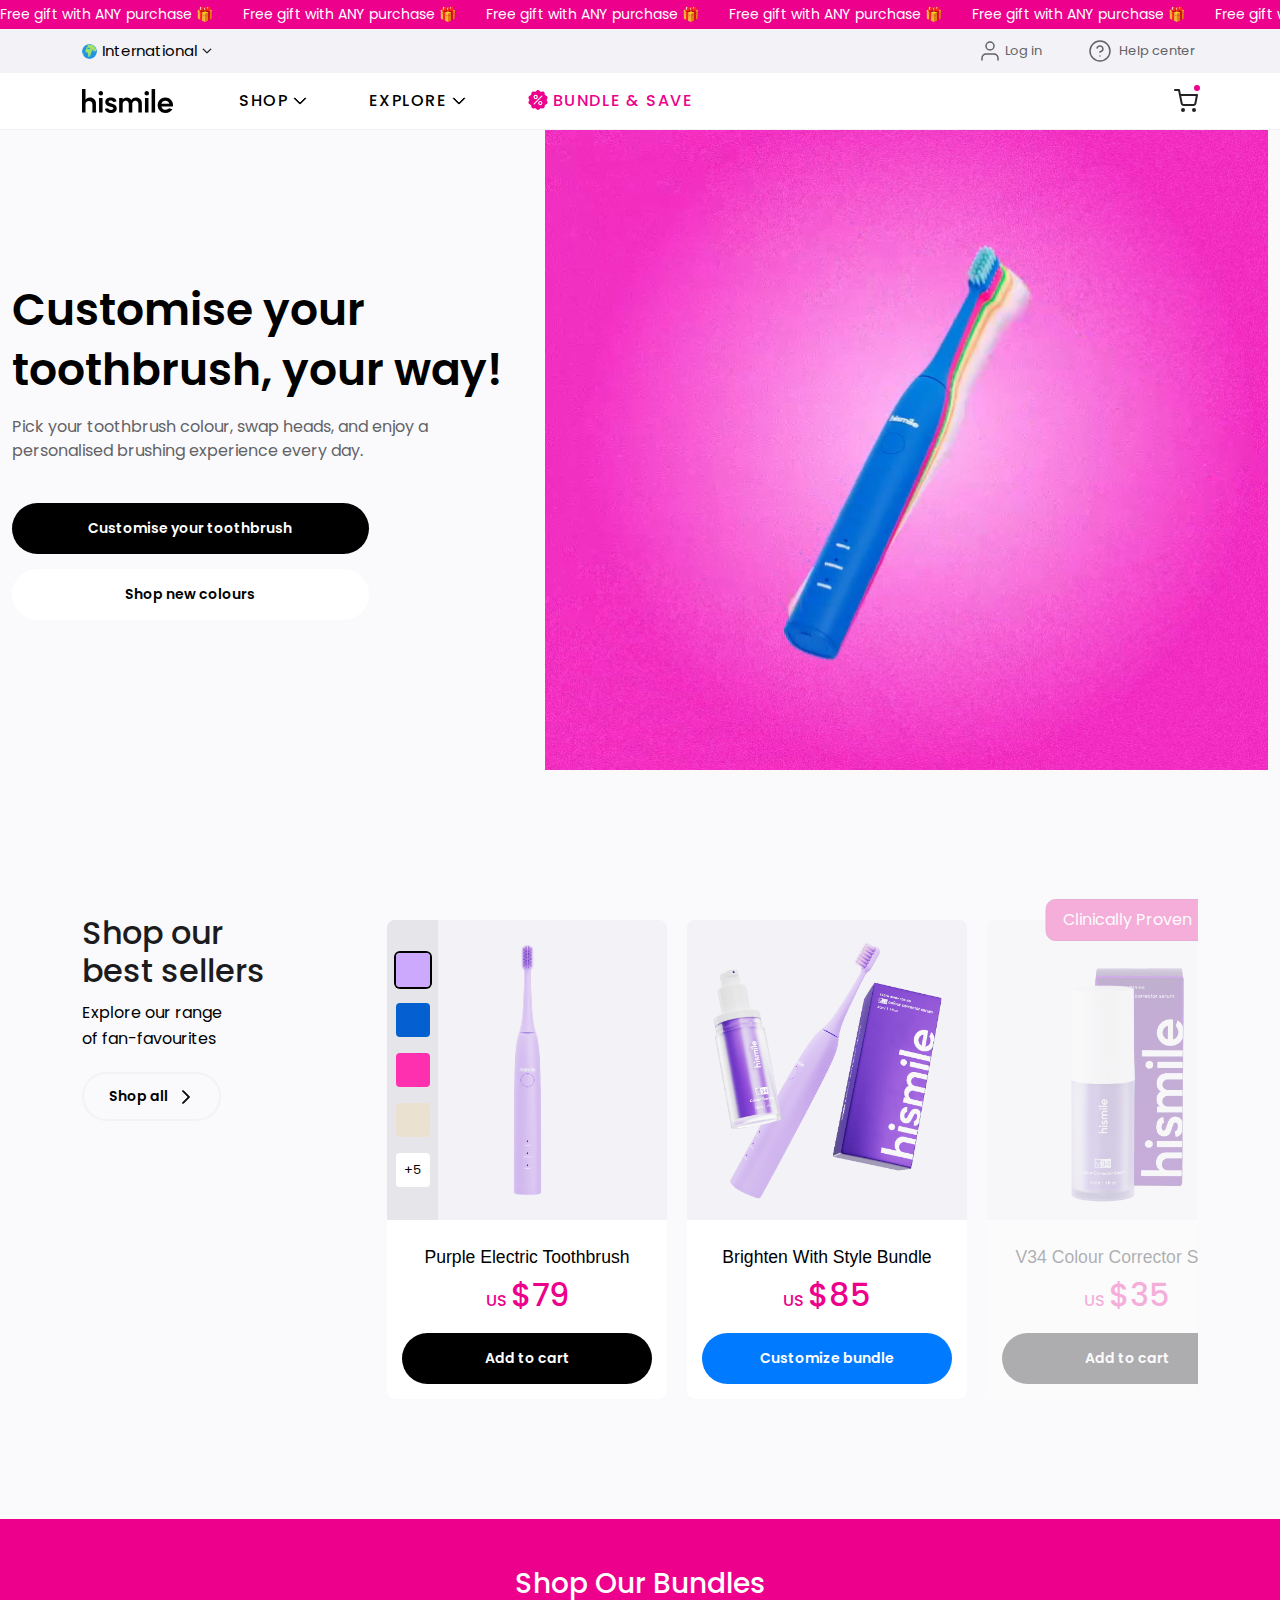
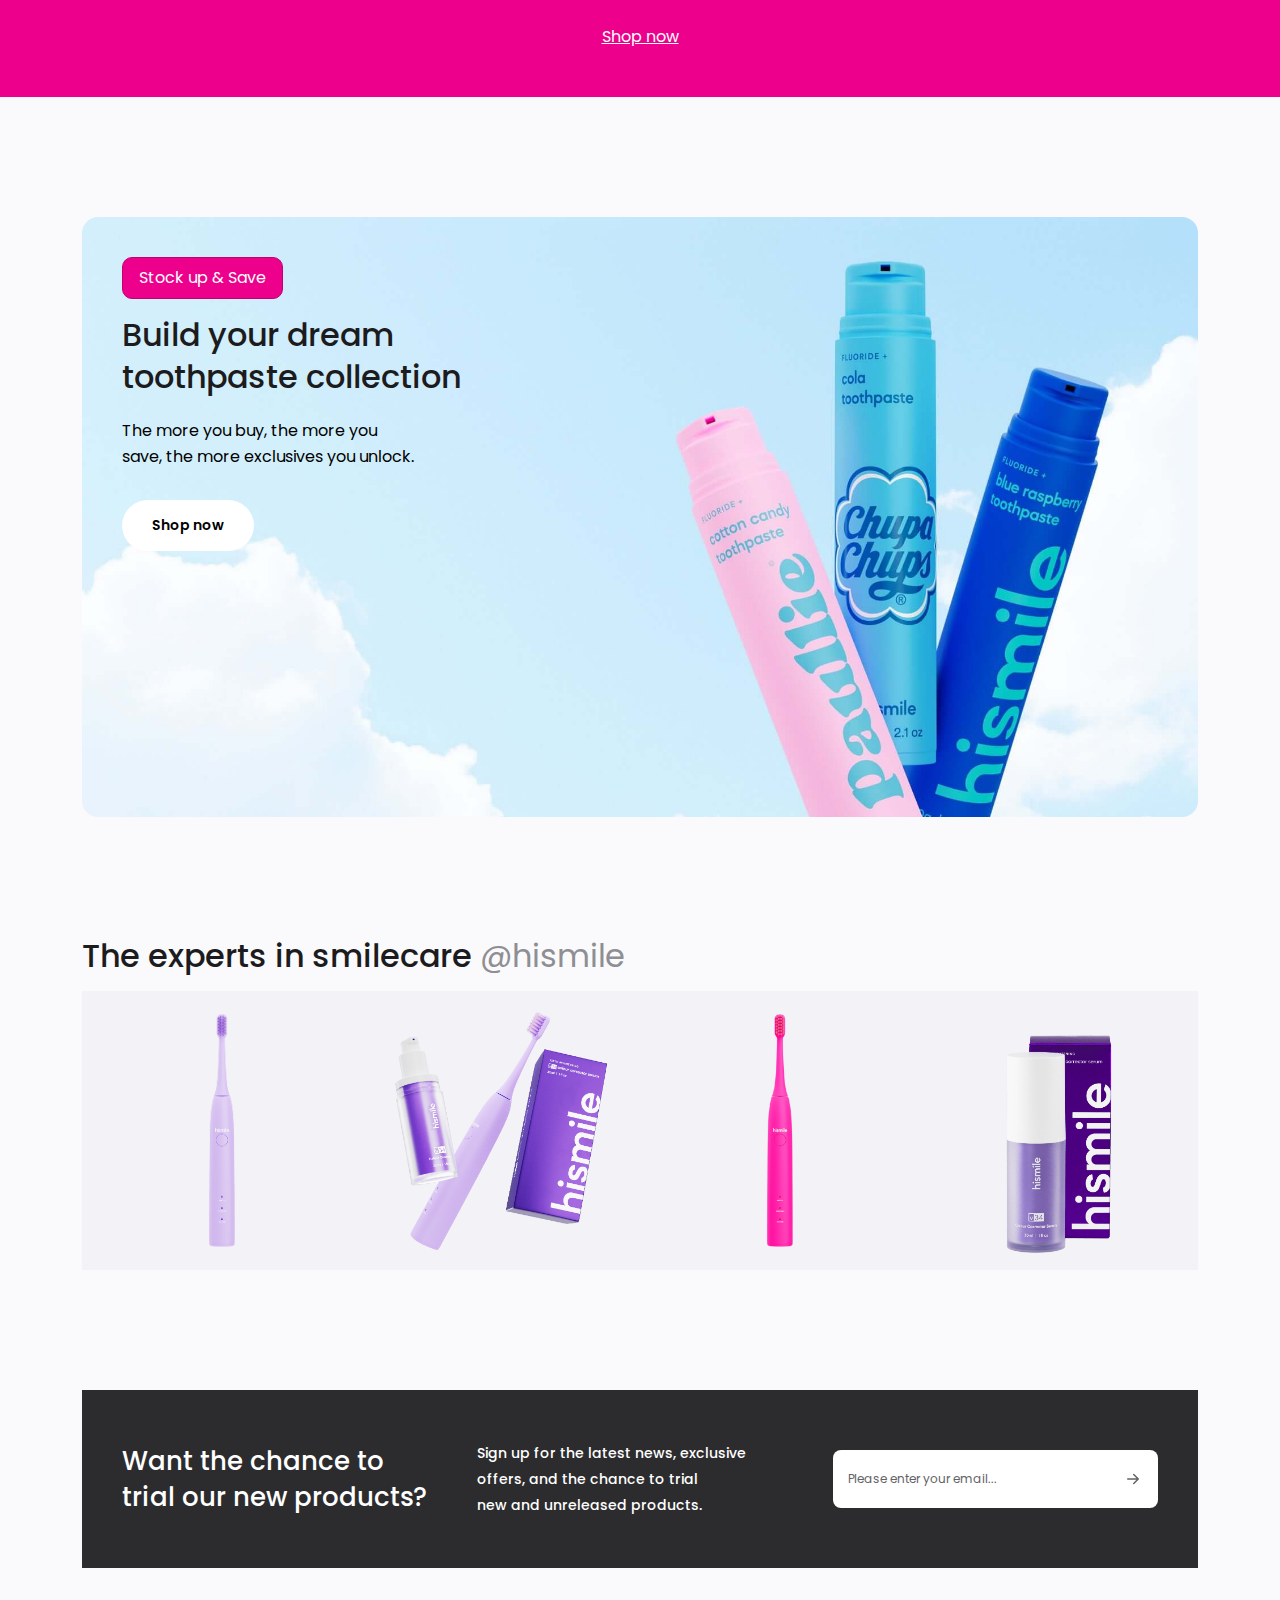
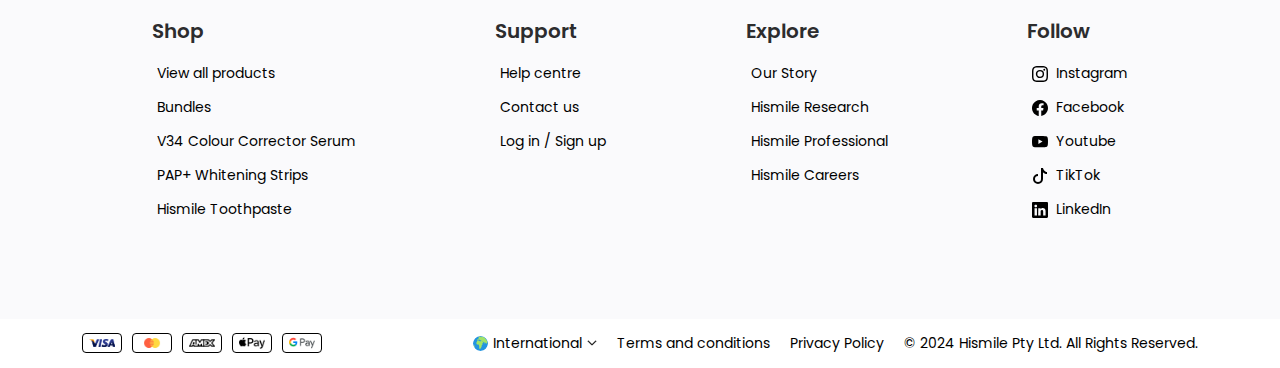
==== commit 95978e59: "u" ====
--- a/index.html
+++ b/index.html
@@ -401,400 +401,402 @@
     <main class="wrapper">
 
         <!-- hero-section start -->
-<section class="hero-section">
-    <div class="container-xxl">
-        <div class="row align-items-center">
-            <div class="col-xl-7 col-lg-6 col-md-5 order-1 order-md-2">
-                <figure>
-                    <a href="#">
-                        <video autoplay muted playsinline loop muted>
-                            <source src="assets/images/hero/hero.mp4" type="video/mp4">
-                        </video>
-                    </a>
-                </figure>
+        <section class="hero-section">
+            <div class="container-xxl">
+                <div class="row align-items-center">
+                    <div class="col-xl-7 col-lg-6 col-md-5 order-1 order-md-2">
+                        <figure>
+                            <a href="#">
+                                <video autoplay muted playsinline loop muted>
+                                    <source src="assets/images/hero/hero.mp4" type="video/mp4">
+                                </video>
+                            </a>
+                        </figure>
+                    </div>
+                    <div class="col-xl-5 col-lg-6 col-md-7 order-2 order-md-1">
+                        <div class="hero-content c-black text-center text-md-start">
+                            <h1 class="fw-6">Customise your toothbrush, your way!</h1>
+                            <p>Pick your toothbrush colour, swap heads, and enjoy a personalised brushing experience every day.</p>
+                            <div class="group-btns">
+                                <a href="#" class="theme-btn black-btn">Customise your toothbrush</a>
+                                <a href="#" class="theme-btn white-btn">Shop new colours</a>
+                            </div>
+                        </div>
+                    </div>
+                </div>
             </div>
-            <div class="col-xl-5 col-lg-6 col-md-7 order-2 order-md-1">
-                <div class="hero-content c-black text-center text-md-start">
-                    <h1 class="fw-6">Customise your toothbrush, your way!</h1>
-                    <p>Pick your toothbrush colour, swap heads, and enjoy a personalised brushing experience every day.</p>
-                    <div class="group-btns">
-                        <a href="#" class="theme-btn black-btn">Customise your toothbrush</a>
-                        <a href="#" class="theme-btn white-btn">Shop new colours</a>
-                    </div>
-                </div>
-            </div>
-        </div>
-    </div>
-</section>
-<!-- hero-section end -->
-<!-- best-sellers start -->
-<section class="best-sellers ss-t">
-    <div class="container-xl">
-        <div class="best-sellers-content">
-            <div class="row">
-                <div class="col-xxl-2 col-lg-3">
-                    <div class="section-header pt-lg-4">
-                        <div class="titles">
-                            <h2>Shop our best sellers</h2>
-                            <p>Explore our range of fan-favourites</p>
-                        </div>
-                        <a href="#" class="theme-btn icon-btn">
-                            <span><span class="d-lg-inline d-none">Shop </span>all</span>
-                            <i>
-                                <svg xmlns="http://www.w3.org/2000/svg" width="16" height="16" fill="currentColor" stroke="currentColor" class="bi bi-chevron-right" viewBox="0 0 16 16">
-                                    <path fill-rule="evenodd" d="M4.646 1.646a.5.5 0 0 1 .708 0l6 6a.5.5 0 0 1 0 .708l-6 6a.5.5 0 0 1-.708-.708L10.293 8 4.646 2.354a.5.5 0 0 1 0-.708"/>
-                                </svg>
-                            </i>
-                        </a>
-                    </div>
-                </div>
-                <div class="col-xxl-10 col-lg-9">
-                    <div class="section-content">
-                        <div class="best-seller-cards">
-                            <div class="product-card has-options">
-                                <figure>
-                                    <ul class="product-options">
-                                        <li data-index="0" class="active">
-                                            <img src="assets/images/product-options/01.png" alt="option name">
-                                        </li>
-                                        <li data-index="1">
-                                            <img src="assets/images/product-options/02.png" alt="option name">
-                                        </li>
-                                        <li data-index="2">
-                                            <img src="assets/images/product-options/03.png" alt="option name">
-                                        </li>
-                                        <li data-index="3">
-                                            <img src="assets/images/product-options/04.png" alt="option name">
-                                        </li>
-                                        <li class="more-options">
-                                            <a href="#">+5</a>
-                                        </li>
-                                    </ul>
-                                    <a href="#" class="the-options">
-                                        <img src="assets/images/products/01.png" alt="Purple Electric Toothbrush" data-index="0" class="active">
-                                        <img src="assets/images/products/02.png" alt="Purple Electric Toothbrush" data-index="1">
-                                        <img src="assets/images/products/03.png" alt="Purple Electric Toothbrush" data-index="2">
-                                        <img src="assets/images/products/04.png" alt="Purple Electric Toothbrush" data-index="3">
-                                    </a>
-                                </figure>
-                                <div class="product-caption">
-                                    <h3>
-                                        <a href="#">Purple Electric Toothbrush</a>
-                                    </h3>
-                                    <p><span>US</span>$79</p>
-                                    <a href="#" class="theme-btn black-btn">Add to cart</a>
+        </section>
+        <!-- hero-section end -->
+        <!-- best-sellers start -->
+        <section class="best-sellers ss-t">
+            <div class="container-xl">
+                <div class="best-sellers-content">
+                    <div class="row">
+                        <div class="col-xxl-2 col-lg-3">
+                            <div class="section-header pt-lg-4">
+                                <div class="titles">
+                                    <h2>Shop our best sellers</h2>
+                                    <p>Explore our range of fan-favourites</p>
+                                </div>
+                                <a href="#" class="theme-btn icon-btn">
+                                    <span><span class="d-lg-inline d-none">Shop </span>all</span>
+                                    <i>
+                                        <svg xmlns="http://www.w3.org/2000/svg" width="16" height="16" fill="currentColor" stroke="currentColor" class="bi bi-chevron-right" viewBox="0 0 16 16">
+                                            <path fill-rule="evenodd" d="M4.646 1.646a.5.5 0 0 1 .708 0l6 6a.5.5 0 0 1 0 .708l-6 6a.5.5 0 0 1-.708-.708L10.293 8 4.646 2.354a.5.5 0 0 1 0-.708"/>
+                                        </svg>
+                                    </i>
+                                </a>
+                            </div>
+                        </div>
+                        <div class="col-xxl-10 col-lg-9">
+                            <div class="section-content">
+                                <div class="best-seller-cards">
+                                    <div class="product-card has-options">
+                                        <figure>
+                                            <ul class="product-options">
+                                                <li data-index="0" class="active">
+                                                    <img src="assets/images/product-options/01.png" alt="option name">
+                                                </li>
+                                                <li data-index="1">
+                                                    <img src="assets/images/product-options/02.png" alt="option name">
+                                                </li>
+                                                <li data-index="2">
+                                                    <img src="assets/images/product-options/03.png" alt="option name">
+                                                </li>
+                                                <li data-index="3">
+                                                    <img src="assets/images/product-options/04.png" alt="option name">
+                                                </li>
+                                                <li class="more-options">
+                                                    <a href="#">+5</a>
+                                                </li>
+                                            </ul>
+                                            <a href="#" class="the-options">
+                                                <img src="assets/images/products/01.png" alt="Purple Electric Toothbrush" data-index="0" class="active">
+                                                <img src="assets/images/products/02.png" alt="Purple Electric Toothbrush" data-index="1">
+                                                <img src="assets/images/products/03.png" alt="Purple Electric Toothbrush" data-index="2">
+                                                <img src="assets/images/products/04.png" alt="Purple Electric Toothbrush" data-index="3">
+                                            </a>
+                                        </figure>
+                                        <div class="product-caption">
+                                            <h3>
+                                                <a href="#">Purple Electric Toothbrush</a>
+                                            </h3>
+                                            <p><span>US</span>$79</p>
+                                            <a href="#" class="theme-btn black-btn">Add to cart</a>
+                                        </div>
+                                    </div>
+                                    <div class="product-card">
+                                        <figure>
+                                            <a href="#">
+                                                <img src="assets/images/products/05.png" alt="Brighten With Style Bundle">
+                                            </a>
+                                        </figure>
+                                        <div class="product-caption">
+                                            <h3>
+                                                <a href="#">Brighten With Style Bundle</a>
+                                            </h3>
+                                            <p><span>US</span>$85</p>
+                                            <a href="#" class="theme-btn blue-btn">Customize bundle</a>
+                                        </div>
+                                    </div>
+                                    <div class="product-card">
+                                        <span class="theme-badge">Clinically Proven</span>
+                                        <figure>
+                                            <a href="#">
+                                                <img src="assets/images/products/06.png" alt="V34 Colour Corrector Serum">
+                                            </a>
+                                        </figure>
+                                        <div class="product-caption">
+                                            <h3>
+                                                <a href="#">V34 Colour Corrector Serum</a>
+                                            </h3>
+                                            <p><span>US</span>$35</p>
+                                            <a href="#" class="theme-btn black-btn">Add to cart</a>
+                                        </div>
+                                    </div>
+                                    <div class="product-card has-options">
+                                        <span class="theme-badge">Best Seller</span>
+                                        <figure>
+                                            <ul class="product-options">
+                                                <li data-index="0" class="active">
+                                                    <img src="assets/images/product-options/05.png" alt="option name">
+                                                </li>
+                                                <li data-index="1">
+                                                    <img src="assets/images/product-options/06.png" alt="option name">
+                                                </li>
+                                                <li data-index="2">
+                                                    <img src="assets/images/product-options/07.png" alt="option name">
+                                                </li>
+                                                <li data-index="3">
+                                                    <img src="assets/images/product-options/08.png" alt="option name">
+                                                </li>
+                                                <li class="more-options">
+                                                    <a href="#">+5</a>
+                                                </li>
+                                            </ul>
+                                            <a href="#" class="the-options">
+                                                <img src="assets/images/products/07.png" alt="Purple Electric Toothbrush" data-index="0" class="active">
+                                                <img src="assets/images/products/08.png" alt="Purple Electric Toothbrush" data-index="1">
+                                                <img src="assets/images/products/09.png" alt="Purple Electric Toothbrush" data-index="2">
+                                                <img src="assets/images/products/10.png" alt="Purple Electric Toothbrush" data-index="3">
+                                            </a>
+                                        </figure>
+                                        <div class="product-caption">
+                                            <h3>
+                                                <a href="#">Purple Electric Toothbrush</a>
+                                            </h3>
+                                            <p><span>US</span>$79</p>
+                                            <a href="#" class="theme-btn black-btn">Add to cart</a>
+                                        </div>
+                                    </div>
                                 </div>
                             </div>
-                            <div class="product-card">
-                                <figure>
-                                    <a href="#">
-                                        <img src="assets/images/products/05.png" alt="Brighten With Style Bundle">
-                                    </a>
-                                </figure>
-                                <div class="product-caption">
-                                    <h3>
-                                        <a href="#">Brighten With Style Bundle</a>
-                                    </h3>
-                                    <p><span>US</span>$85</p>
-                                    <a href="#" class="theme-btn blue-btn">Customize bundle</a>
-                                </div>
-                            </div>
-                            <div class="product-card">
-                                <span class="theme-badge">Clinically Proven</span>
-                                <figure>
-                                    <a href="#">
-                                        <img src="assets/images/products/06.png" alt="V34 Colour Corrector Serum">
-                                    </a>
-                                </figure>
-                                <div class="product-caption">
-                                    <h3>
-                                        <a href="#">V34 Colour Corrector Serum</a>
-                                    </h3>
-                                    <p><span>US</span>$35</p>
-                                    <a href="#" class="theme-btn black-btn">Add to cart</a>
-                                </div>
-                            </div>
-                            <div class="product-card has-options">
-                                <span class="theme-badge">Best Seller</span>
-                                <figure>
-                                    <ul class="product-options">
-                                        <li data-index="0" class="active">
-                                            <img src="assets/images/product-options/05.png" alt="option name">
-                                        </li>
-                                        <li data-index="1">
-                                            <img src="assets/images/product-options/06.png" alt="option name">
-                                        </li>
-                                        <li data-index="2">
-                                            <img src="assets/images/product-options/07.png" alt="option name">
-                                        </li>
-                                        <li data-index="3">
-                                            <img src="assets/images/product-options/08.png" alt="option name">
-                                        </li>
-                                        <li class="more-options">
-                                            <a href="#">+5</a>
-                                        </li>
-                                    </ul>
-                                    <a href="#" class="the-options">
-                                        <img src="assets/images/products/07.png" alt="Purple Electric Toothbrush" data-index="0" class="active">
-                                        <img src="assets/images/products/08.png" alt="Purple Electric Toothbrush" data-index="1">
-                                        <img src="assets/images/products/09.png" alt="Purple Electric Toothbrush" data-index="2">
-                                        <img src="assets/images/products/10.png" alt="Purple Electric Toothbrush" data-index="3">
-                                    </a>
-                                </figure>
-                                <div class="product-caption">
-                                    <h3>
-                                        <a href="#">Purple Electric Toothbrush</a>
-                                    </h3>
-                                    <p><span>US</span>$79</p>
-                                    <a href="#" class="theme-btn black-btn">Add to cart</a>
-                                </div>
-                            </div>
                         </div>
                     </div>
                 </div>
             </div>
-        </div>
-    </div>
-</section>
-<!-- best-sellers end -->
-<!-- shop-now start -->
-<section class="shop-now bg--primary text-center py-5 ss-y">
-    <div class="section-header">
-        <div class="titles mb-4">
-            <h3 class="text-white fw-5">Shop Our Bundles</h3>
-        </div>
-        <a href="#" class="text-white text-decoration-underline">
-            <span>Shop now</span>
-        </a>
-    </div>
-</section>
-<!-- shop-now end -->
-<!-- collection-banner start -->
-<section class="collection-banner">
-    <div class="container-xl">
-        <div class="section-content">
-            <span class="theme-badge">Stock up & Save</span>
+        </section>
+        <!-- best-sellers end -->
+        <!-- shop-now start -->
+        <section class="shop-now bg--primary text-center py-5 ss-y">
             <div class="section-header">
-                <div class="titles">
-                    <h2>Build your dream toothpaste collection</h2>
-                    <p>The more you buy, the more you save, the more exclusives you unlock.</p>
-                </div>
-                <a href="#" class="theme-btn white-btn">
+                <div class="titles mb-4">
+                    <h3 class="text-white fw-5">Shop Our Bundles</h3>
+                </div>
+                <a href="#" class="text-white text-decoration-underline">
                     <span>Shop now</span>
                 </a>
             </div>
-        </div>
-    </div>
-</section>
-<!-- collection-banner end -->
-<!-- insta-block start -->
-<section class="insta-block ss-t">
-    <div class="container-xl">
-        <div class="section-header mb-3">
-            <div class="titles c-black">
-                <h2>The experts in smilecare <a href="#" class="fw-4">@hismile</a></h2>
+        </section>
+        <!-- shop-now end -->
+        <!-- collection-banner start -->
+        <section class="collection-banner">
+            <div class="container-xl">
+                <div class="section-content">
+                    <span class="theme-badge">Stock up & Save</span>
+                    <div class="section-header">
+                        <div class="titles">
+                            <h2>Build your dream toothpaste collection</h2>
+                            <p>The more you buy, the more you save, the more exclusives you unlock.</p>
+                        </div>
+                        <a href="#" class="theme-btn white-btn">
+                            <span>Shop now</span>
+                        </a>
+                    </div>
+                </div>
             </div>
-        </div>
-        <div class="section-content">
-            <ul>
-                <li>
-                    <a href="#">
-                        <img src="assets/images/products/01.png" alt="product title">
-                        <i>
-                            <svg xmlns="http://www.w3.org/2000/svg" width="24" height="24" fill="currentColor" class="bi bi-instagram" viewBox="0 0 16 16">
-                                <path d="M8 0C5.829 0 5.556.01 4.703.048 3.85.088 3.269.222 2.76.42a3.9 3.9 0 0 0-1.417.923A3.9 3.9 0 0 0 .42 2.76C.222 3.268.087 3.85.048 4.7.01 5.555 0 5.827 0 8.001c0 2.172.01 2.444.048 3.297.04.852.174 1.433.372 1.942.205.526.478.972.923 1.417.444.445.89.719 1.416.923.51.198 1.09.333 1.942.372C5.555 15.99 5.827 16 8 16s2.444-.01 3.298-.048c.851-.04 1.434-.174 1.943-.372a3.9 3.9 0 0 0 1.416-.923c.445-.445.718-.891.923-1.417.197-.509.332-1.09.372-1.942C15.99 10.445 16 10.173 16 8s-.01-2.445-.048-3.299c-.04-.851-.175-1.433-.372-1.941a3.9 3.9 0 0 0-.923-1.417A3.9 3.9 0 0 0 13.24.42c-.51-.198-1.092-.333-1.943-.372C10.443.01 10.172 0 7.998 0zm-.717 1.442h.718c2.136 0 2.389.007 3.232.046.78.035 1.204.166 1.486.275.373.145.64.319.92.599s.453.546.598.92c.11.281.24.705.275 1.485.039.843.047 1.096.047 3.231s-.008 2.389-.047 3.232c-.035.78-.166 1.203-.275 1.485a2.5 2.5 0 0 1-.599.919c-.28.28-.546.453-.92.598-.28.11-.704.24-1.485.276-.843.038-1.096.047-3.232.047s-2.39-.009-3.233-.047c-.78-.036-1.203-.166-1.485-.276a2.5 2.5 0 0 1-.92-.598 2.5 2.5 0 0 1-.6-.92c-.109-.281-.24-.705-.275-1.485-.038-.843-.046-1.096-.046-3.233s.008-2.388.046-3.231c.036-.78.166-1.204.276-1.486.145-.373.319-.64.599-.92s.546-.453.92-.598c.282-.11.705-.24 1.485-.276.738-.034 1.024-.044 2.515-.045zm4.988 1.328a.96.96 0 1 0 0 1.92.96.96 0 0 0 0-1.92m-4.27 1.122a4.109 4.109 0 1 0 0 8.217 4.109 4.109 0 0 0 0-8.217m0 1.441a2.667 2.667 0 1 1 0 5.334 2.667 2.667 0 0 1 0-5.334"/>
-                            </svg>
-                        </i>
-                    </a>
-                </li>
-                <li>
-                    <a href="#">
-                        <img src="assets/images/products/05.png" alt="product title">
-                        <i>
-                            <svg xmlns="http://www.w3.org/2000/svg" width="24" height="24" fill="currentColor" class="bi bi-instagram" viewBox="0 0 16 16">
-                                <path d="M8 0C5.829 0 5.556.01 4.703.048 3.85.088 3.269.222 2.76.42a3.9 3.9 0 0 0-1.417.923A3.9 3.9 0 0 0 .42 2.76C.222 3.268.087 3.85.048 4.7.01 5.555 0 5.827 0 8.001c0 2.172.01 2.444.048 3.297.04.852.174 1.433.372 1.942.205.526.478.972.923 1.417.444.445.89.719 1.416.923.51.198 1.09.333 1.942.372C5.555 15.99 5.827 16 8 16s2.444-.01 3.298-.048c.851-.04 1.434-.174 1.943-.372a3.9 3.9 0 0 0 1.416-.923c.445-.445.718-.891.923-1.417.197-.509.332-1.09.372-1.942C15.99 10.445 16 10.173 16 8s-.01-2.445-.048-3.299c-.04-.851-.175-1.433-.372-1.941a3.9 3.9 0 0 0-.923-1.417A3.9 3.9 0 0 0 13.24.42c-.51-.198-1.092-.333-1.943-.372C10.443.01 10.172 0 7.998 0zm-.717 1.442h.718c2.136 0 2.389.007 3.232.046.78.035 1.204.166 1.486.275.373.145.64.319.92.599s.453.546.598.92c.11.281.24.705.275 1.485.039.843.047 1.096.047 3.231s-.008 2.389-.047 3.232c-.035.78-.166 1.203-.275 1.485a2.5 2.5 0 0 1-.599.919c-.28.28-.546.453-.92.598-.28.11-.704.24-1.485.276-.843.038-1.096.047-3.232.047s-2.39-.009-3.233-.047c-.78-.036-1.203-.166-1.485-.276a2.5 2.5 0 0 1-.92-.598 2.5 2.5 0 0 1-.6-.92c-.109-.281-.24-.705-.275-1.485-.038-.843-.046-1.096-.046-3.233s.008-2.388.046-3.231c.036-.78.166-1.204.276-1.486.145-.373.319-.64.599-.92s.546-.453.92-.598c.282-.11.705-.24 1.485-.276.738-.034 1.024-.044 2.515-.045zm4.988 1.328a.96.96 0 1 0 0 1.92.96.96 0 0 0 0-1.92m-4.27 1.122a4.109 4.109 0 1 0 0 8.217 4.109 4.109 0 0 0 0-8.217m0 1.441a2.667 2.667 0 1 1 0 5.334 2.667 2.667 0 0 1 0-5.334"/>
-                            </svg>
-                        </i>
-                    </a>
-                </li>
-                <li>
-                    <a href="#">
-                        <img src="assets/images/products/03.png" alt="product title">
-                        <i>
-                            <svg xmlns="http://www.w3.org/2000/svg" width="24" height="24" fill="currentColor" class="bi bi-instagram" viewBox="0 0 16 16">
-                                <path d="M8 0C5.829 0 5.556.01 4.703.048 3.85.088 3.269.222 2.76.42a3.9 3.9 0 0 0-1.417.923A3.9 3.9 0 0 0 .42 2.76C.222 3.268.087 3.85.048 4.7.01 5.555 0 5.827 0 8.001c0 2.172.01 2.444.048 3.297.04.852.174 1.433.372 1.942.205.526.478.972.923 1.417.444.445.89.719 1.416.923.51.198 1.09.333 1.942.372C5.555 15.99 5.827 16 8 16s2.444-.01 3.298-.048c.851-.04 1.434-.174 1.943-.372a3.9 3.9 0 0 0 1.416-.923c.445-.445.718-.891.923-1.417.197-.509.332-1.09.372-1.942C15.99 10.445 16 10.173 16 8s-.01-2.445-.048-3.299c-.04-.851-.175-1.433-.372-1.941a3.9 3.9 0 0 0-.923-1.417A3.9 3.9 0 0 0 13.24.42c-.51-.198-1.092-.333-1.943-.372C10.443.01 10.172 0 7.998 0zm-.717 1.442h.718c2.136 0 2.389.007 3.232.046.78.035 1.204.166 1.486.275.373.145.64.319.92.599s.453.546.598.92c.11.281.24.705.275 1.485.039.843.047 1.096.047 3.231s-.008 2.389-.047 3.232c-.035.78-.166 1.203-.275 1.485a2.5 2.5 0 0 1-.599.919c-.28.28-.546.453-.92.598-.28.11-.704.24-1.485.276-.843.038-1.096.047-3.232.047s-2.39-.009-3.233-.047c-.78-.036-1.203-.166-1.485-.276a2.5 2.5 0 0 1-.92-.598 2.5 2.5 0 0 1-.6-.92c-.109-.281-.24-.705-.275-1.485-.038-.843-.046-1.096-.046-3.233s.008-2.388.046-3.231c.036-.78.166-1.204.276-1.486.145-.373.319-.64.599-.92s.546-.453.92-.598c.282-.11.705-.24 1.485-.276.738-.034 1.024-.044 2.515-.045zm4.988 1.328a.96.96 0 1 0 0 1.92.96.96 0 0 0 0-1.92m-4.27 1.122a4.109 4.109 0 1 0 0 8.217 4.109 4.109 0 0 0 0-8.217m0 1.441a2.667 2.667 0 1 1 0 5.334 2.667 2.667 0 0 1 0-5.334"/>
-                            </svg>
-                        </i>
-                    </a>
-                </li>
-                <li>
-                    <a href="#">
-                        <img src="assets/images/products/06.png" alt="product title">
-                        <i>
-                            <svg xmlns="http://www.w3.org/2000/svg" width="24" height="24" fill="currentColor" class="bi bi-instagram" viewBox="0 0 16 16">
-                                <path d="M8 0C5.829 0 5.556.01 4.703.048 3.85.088 3.269.222 2.76.42a3.9 3.9 0 0 0-1.417.923A3.9 3.9 0 0 0 .42 2.76C.222 3.268.087 3.85.048 4.7.01 5.555 0 5.827 0 8.001c0 2.172.01 2.444.048 3.297.04.852.174 1.433.372 1.942.205.526.478.972.923 1.417.444.445.89.719 1.416.923.51.198 1.09.333 1.942.372C5.555 15.99 5.827 16 8 16s2.444-.01 3.298-.048c.851-.04 1.434-.174 1.943-.372a3.9 3.9 0 0 0 1.416-.923c.445-.445.718-.891.923-1.417.197-.509.332-1.09.372-1.942C15.99 10.445 16 10.173 16 8s-.01-2.445-.048-3.299c-.04-.851-.175-1.433-.372-1.941a3.9 3.9 0 0 0-.923-1.417A3.9 3.9 0 0 0 13.24.42c-.51-.198-1.092-.333-1.943-.372C10.443.01 10.172 0 7.998 0zm-.717 1.442h.718c2.136 0 2.389.007 3.232.046.78.035 1.204.166 1.486.275.373.145.64.319.92.599s.453.546.598.92c.11.281.24.705.275 1.485.039.843.047 1.096.047 3.231s-.008 2.389-.047 3.232c-.035.78-.166 1.203-.275 1.485a2.5 2.5 0 0 1-.599.919c-.28.28-.546.453-.92.598-.28.11-.704.24-1.485.276-.843.038-1.096.047-3.232.047s-2.39-.009-3.233-.047c-.78-.036-1.203-.166-1.485-.276a2.5 2.5 0 0 1-.92-.598 2.5 2.5 0 0 1-.6-.92c-.109-.281-.24-.705-.275-1.485-.038-.843-.046-1.096-.046-3.233s.008-2.388.046-3.231c.036-.78.166-1.204.276-1.486.145-.373.319-.64.599-.92s.546-.453.92-.598c.282-.11.705-.24 1.485-.276.738-.034 1.024-.044 2.515-.045zm4.988 1.328a.96.96 0 1 0 0 1.92.96.96 0 0 0 0-1.92m-4.27 1.122a4.109 4.109 0 1 0 0 8.217 4.109 4.109 0 0 0 0-8.217m0 1.441a2.667 2.667 0 1 1 0 5.334 2.667 2.667 0 0 1 0-5.334"/>
-                            </svg>
-                        </i>
-                    </a>
-                </li>
-            </ul>
-        </div>
-    </div>
-</section>
-<!-- insta-block end -->
-<footer>
-    <!-- subscribe-section start -->
-    <section class="subscribe-section ss-t">
-        <div class="container-xl">
-            <div class="section-content bg--gray">
-                <h2 class="f1 fw-5">Want the chance to trial our new products?</h2>
-                <p>Sign up for the latest news, exclusive offers, and the chance to trial new and unreleased products.</p>
-                <form class="bg-white">
-                    <input type="email" placeholder="Please enter your email...">
-                    <button>
-                        <i class="c-ash-2">
-                            <svg xmlns="http://www.w3.org/2000/svg" width="24" height="24" fill="currentColor" class="bi bi-arrow-right-short" viewBox="0 0 16 16">
-                                <path fill-rule="evenodd" d="M4 8a.5.5 0 0 1 .5-.5h5.793L8.146 5.354a.5.5 0 1 1 .708-.708l3 3a.5.5 0 0 1 0 .708l-3 3a.5.5 0 0 1-.708-.708L10.293 8.5H4.5A.5.5 0 0 1 4 8"/>
-                            </svg>
-                        </i>
-                    </button>
-                </form>
-            </div>
-        </div>
-    </section>
-    <!-- subscribe-section end -->
-    
-    <!-- footer-middle start -->
-    <section class="footer-middle py-3 py-lg-5">
-        <div class="container-xl">
-            <div class="section-content">
-                <details class="footer-col" open>
-                    <summary>Shop</summary>
+        </section>
+        <!-- collection-banner end -->
+        <!-- insta-block start -->
+        <section class="insta-block ss-t">
+            <div class="container-xl">
+                <div class="section-header mb-3">
+                    <div class="titles c-black">
+                        <h2>The experts in smilecare <a href="#" class="fw-4">@hismile</a></h2>
+                    </div>
+                </div>
+                <div class="section-content">
                     <ul>
-                        <li><a href="collection.html">View all products</a></li>
-                        <li><a href="#">Bundles</a></li>
-                        <li><a href="#">V34 Colour Corrector Serum</a></li>
-                        <li><a href="#">PAP+ Whitening Strips</a></li>
-                        <li><a href="#">Hismile Toothpaste</a></li>
-                    </ul>
-                </details>
-                <details class="footer-col" open>
-                    <summary>Support</summary>
-                    <ul>
-                        <li><a href="help-center.html">Help centre</a></li>
-                        <li><a href="contact.html">Contact us</a></li>
-                        <li><a href="#">Log in / Sign up</a></li>
-                    </ul>
-                </details>
-                <details class="footer-col" open>
-                    <summary>Explore</summary>
-                    <ul>
-                        <li><a href="our-story.html">Our Story</a></li>
-                        <li><a href="#">Hismile Research</a></li>
-                        <li><a href="#">Hismile Professional</a></li>
-                        <li><a href="#">Hismile Careers</a></li>
-                    </ul>
-                </details>
-                <details class="footer-col" open>
-                    <summary>Follow</summary>
-                    <ul class="social-media">
                         <li>
                             <a href="#">
+                                <img src="assets/images/products/01.png" alt="product title">
                                 <i>
-                                    <svg xmlns="http://www.w3.org/2000/svg" width="16" height="16" fill="currentColor" class="bi bi-instagram" viewBox="0 0 16 16">
+                                    <svg xmlns="http://www.w3.org/2000/svg" width="24" height="24" fill="currentColor" class="bi bi-instagram" viewBox="0 0 16 16">
                                         <path d="M8 0C5.829 0 5.556.01 4.703.048 3.85.088 3.269.222 2.76.42a3.9 3.9 0 0 0-1.417.923A3.9 3.9 0 0 0 .42 2.76C.222 3.268.087 3.85.048 4.7.01 5.555 0 5.827 0 8.001c0 2.172.01 2.444.048 3.297.04.852.174 1.433.372 1.942.205.526.478.972.923 1.417.444.445.89.719 1.416.923.51.198 1.09.333 1.942.372C5.555 15.99 5.827 16 8 16s2.444-.01 3.298-.048c.851-.04 1.434-.174 1.943-.372a3.9 3.9 0 0 0 1.416-.923c.445-.445.718-.891.923-1.417.197-.509.332-1.09.372-1.942C15.99 10.445 16 10.173 16 8s-.01-2.445-.048-3.299c-.04-.851-.175-1.433-.372-1.941a3.9 3.9 0 0 0-.923-1.417A3.9 3.9 0 0 0 13.24.42c-.51-.198-1.092-.333-1.943-.372C10.443.01 10.172 0 7.998 0zm-.717 1.442h.718c2.136 0 2.389.007 3.232.046.78.035 1.204.166 1.486.275.373.145.64.319.92.599s.453.546.598.92c.11.281.24.705.275 1.485.039.843.047 1.096.047 3.231s-.008 2.389-.047 3.232c-.035.78-.166 1.203-.275 1.485a2.5 2.5 0 0 1-.599.919c-.28.28-.546.453-.92.598-.28.11-.704.24-1.485.276-.843.038-1.096.047-3.232.047s-2.39-.009-3.233-.047c-.78-.036-1.203-.166-1.485-.276a2.5 2.5 0 0 1-.92-.598 2.5 2.5 0 0 1-.6-.92c-.109-.281-.24-.705-.275-1.485-.038-.843-.046-1.096-.046-3.233s.008-2.388.046-3.231c.036-.78.166-1.204.276-1.486.145-.373.319-.64.599-.92s.546-.453.92-.598c.282-.11.705-.24 1.485-.276.738-.034 1.024-.044 2.515-.045zm4.988 1.328a.96.96 0 1 0 0 1.92.96.96 0 0 0 0-1.92m-4.27 1.122a4.109 4.109 0 1 0 0 8.217 4.109 4.109 0 0 0 0-8.217m0 1.441a2.667 2.667 0 1 1 0 5.334 2.667 2.667 0 0 1 0-5.334"/>
                                     </svg>
                                 </i>
-                                <span>Instagram</span>
                             </a>
                         </li>
                         <li>
                             <a href="#">
+                                <img src="assets/images/products/05.png" alt="product title">
                                 <i>
-                                    <svg xmlns="http://www.w3.org/2000/svg" width="16" height="16" fill="currentColor" class="bi bi-facebook" viewBox="0 0 16 16">
-                                        <path d="M16 8.049c0-4.446-3.582-8.05-8-8.05C3.58 0-.002 3.603-.002 8.05c0 4.017 2.926 7.347 6.75 7.951v-5.625h-2.03V8.05H6.75V6.275c0-2.017 1.195-3.131 3.022-3.131.876 0 1.791.157 1.791.157v1.98h-1.009c-.993 0-1.303.621-1.303 1.258v1.51h2.218l-.354 2.326H9.25V16c3.824-.604 6.75-3.934 6.75-7.951"/>
-                                    </svg>
-                                </i>
-                                <span>Facebook</span>
+                                    <svg xmlns="http://www.w3.org/2000/svg" width="24" height="24" fill="currentColor" class="bi bi-instagram" viewBox="0 0 16 16">
+                                        <path d="M8 0C5.829 0 5.556.01 4.703.048 3.85.088 3.269.222 2.76.42a3.9 3.9 0 0 0-1.417.923A3.9 3.9 0 0 0 .42 2.76C.222 3.268.087 3.85.048 4.7.01 5.555 0 5.827 0 8.001c0 2.172.01 2.444.048 3.297.04.852.174 1.433.372 1.942.205.526.478.972.923 1.417.444.445.89.719 1.416.923.51.198 1.09.333 1.942.372C5.555 15.99 5.827 16 8 16s2.444-.01 3.298-.048c.851-.04 1.434-.174 1.943-.372a3.9 3.9 0 0 0 1.416-.923c.445-.445.718-.891.923-1.417.197-.509.332-1.09.372-1.942C15.99 10.445 16 10.173 16 8s-.01-2.445-.048-3.299c-.04-.851-.175-1.433-.372-1.941a3.9 3.9 0 0 0-.923-1.417A3.9 3.9 0 0 0 13.24.42c-.51-.198-1.092-.333-1.943-.372C10.443.01 10.172 0 7.998 0zm-.717 1.442h.718c2.136 0 2.389.007 3.232.046.78.035 1.204.166 1.486.275.373.145.64.319.92.599s.453.546.598.92c.11.281.24.705.275 1.485.039.843.047 1.096.047 3.231s-.008 2.389-.047 3.232c-.035.78-.166 1.203-.275 1.485a2.5 2.5 0 0 1-.599.919c-.28.28-.546.453-.92.598-.28.11-.704.24-1.485.276-.843.038-1.096.047-3.232.047s-2.39-.009-3.233-.047c-.78-.036-1.203-.166-1.485-.276a2.5 2.5 0 0 1-.92-.598 2.5 2.5 0 0 1-.6-.92c-.109-.281-.24-.705-.275-1.485-.038-.843-.046-1.096-.046-3.233s.008-2.388.046-3.231c.036-.78.166-1.204.276-1.486.145-.373.319-.64.599-.92s.546-.453.92-.598c.282-.11.705-.24 1.485-.276.738-.034 1.024-.044 2.515-.045zm4.988 1.328a.96.96 0 1 0 0 1.92.96.96 0 0 0 0-1.92m-4.27 1.122a4.109 4.109 0 1 0 0 8.217 4.109 4.109 0 0 0 0-8.217m0 1.441a2.667 2.667 0 1 1 0 5.334 2.667 2.667 0 0 1 0-5.334"/>
+                                    </svg>
+                                </i>
                             </a>
                         </li>
                         <li>
                             <a href="#">
+                                <img src="assets/images/products/03.png" alt="product title">
                                 <i>
-                                    <svg xmlns="http://www.w3.org/2000/svg" width="16" height="16" fill="currentColor" class="bi bi-youtube" viewBox="0 0 16 16">
-                                        <path d="M8.051 1.999h.089c.822.003 4.987.033 6.11.335a2.01 2.01 0 0 1 1.415 1.42c.101.38.172.883.22 1.402l.01.104.022.26.008.104c.065.914.073 1.77.074 1.957v.075c-.001.194-.01 1.108-.082 2.06l-.008.105-.009.104c-.05.572-.124 1.14-.235 1.558a2.01 2.01 0 0 1-1.415 1.42c-1.16.312-5.569.334-6.18.335h-.142c-.309 0-1.587-.006-2.927-.052l-.17-.006-.087-.004-.171-.007-.171-.007c-1.11-.049-2.167-.128-2.654-.26a2.01 2.01 0 0 1-1.415-1.419c-.111-.417-.185-.986-.235-1.558L.09 9.82l-.008-.104A31 31 0 0 1 0 7.68v-.123c.002-.215.01-.958.064-1.778l.007-.103.003-.052.008-.104.022-.26.01-.104c.048-.519.119-1.023.22-1.402a2.01 2.01 0 0 1 1.415-1.42c.487-.13 1.544-.21 2.654-.26l.17-.007.172-.006.086-.003.171-.007A100 100 0 0 1 7.858 2zM6.4 5.209v4.818l4.157-2.408z"/>
-                                    </svg>
-                                </i>
-                                <span>Youtube</span>
+                                    <svg xmlns="http://www.w3.org/2000/svg" width="24" height="24" fill="currentColor" class="bi bi-instagram" viewBox="0 0 16 16">
+                                        <path d="M8 0C5.829 0 5.556.01 4.703.048 3.85.088 3.269.222 2.76.42a3.9 3.9 0 0 0-1.417.923A3.9 3.9 0 0 0 .42 2.76C.222 3.268.087 3.85.048 4.7.01 5.555 0 5.827 0 8.001c0 2.172.01 2.444.048 3.297.04.852.174 1.433.372 1.942.205.526.478.972.923 1.417.444.445.89.719 1.416.923.51.198 1.09.333 1.942.372C5.555 15.99 5.827 16 8 16s2.444-.01 3.298-.048c.851-.04 1.434-.174 1.943-.372a3.9 3.9 0 0 0 1.416-.923c.445-.445.718-.891.923-1.417.197-.509.332-1.09.372-1.942C15.99 10.445 16 10.173 16 8s-.01-2.445-.048-3.299c-.04-.851-.175-1.433-.372-1.941a3.9 3.9 0 0 0-.923-1.417A3.9 3.9 0 0 0 13.24.42c-.51-.198-1.092-.333-1.943-.372C10.443.01 10.172 0 7.998 0zm-.717 1.442h.718c2.136 0 2.389.007 3.232.046.78.035 1.204.166 1.486.275.373.145.64.319.92.599s.453.546.598.92c.11.281.24.705.275 1.485.039.843.047 1.096.047 3.231s-.008 2.389-.047 3.232c-.035.78-.166 1.203-.275 1.485a2.5 2.5 0 0 1-.599.919c-.28.28-.546.453-.92.598-.28.11-.704.24-1.485.276-.843.038-1.096.047-3.232.047s-2.39-.009-3.233-.047c-.78-.036-1.203-.166-1.485-.276a2.5 2.5 0 0 1-.92-.598 2.5 2.5 0 0 1-.6-.92c-.109-.281-.24-.705-.275-1.485-.038-.843-.046-1.096-.046-3.233s.008-2.388.046-3.231c.036-.78.166-1.204.276-1.486.145-.373.319-.64.599-.92s.546-.453.92-.598c.282-.11.705-.24 1.485-.276.738-.034 1.024-.044 2.515-.045zm4.988 1.328a.96.96 0 1 0 0 1.92.96.96 0 0 0 0-1.92m-4.27 1.122a4.109 4.109 0 1 0 0 8.217 4.109 4.109 0 0 0 0-8.217m0 1.441a2.667 2.667 0 1 1 0 5.334 2.667 2.667 0 0 1 0-5.334"/>
+                                    </svg>
+                                </i>
                             </a>
                         </li>
                         <li>
                             <a href="#">
+                                <img src="assets/images/products/06.png" alt="product title">
                                 <i>
-                                    <svg xmlns="http://www.w3.org/2000/svg" width="16" height="16" fill="currentColor" class="bi bi-tiktok" viewBox="0 0 16 16">
-                                        <path d="M9 0h1.98c.144.715.54 1.617 1.235 2.512C12.895 3.389 13.797 4 15 4v2c-1.753 0-3.07-.814-4-1.829V11a5 5 0 1 1-5-5v2a3 3 0 1 0 3 3z"/>
-                                    </svg>
-                                </i>
-                                <span>TikTok</span>
-                            </a>
-                        </li>
-                        <li>
-                            <a href="#">
-                                <i>
-                                    <svg xmlns="http://www.w3.org/2000/svg" width="16" height="16" fill="currentColor" class="bi bi-linkedin" viewBox="0 0 16 16">
-                                        <path d="M0 1.146C0 .513.526 0 1.175 0h13.65C15.474 0 16 .513 16 1.146v13.708c0 .633-.526 1.146-1.175 1.146H1.175C.526 16 0 15.487 0 14.854zm4.943 12.248V6.169H2.542v7.225zm-1.2-8.212c.837 0 1.358-.554 1.358-1.248-.015-.709-.52-1.248-1.342-1.248S2.4 3.226 2.4 3.934c0 .694.521 1.248 1.327 1.248zm4.908 8.212V9.359c0-.216.016-.432.08-.586.173-.431.568-.878 1.232-.878.869 0 1.216.662 1.216 1.634v3.865h2.401V9.25c0-2.22-1.184-3.252-2.764-3.252-1.274 0-1.845.7-2.165 1.193v.025h-.016l.016-.025V6.169h-2.4c.03.678 0 7.225 0 7.225z"/>
-                                    </svg>
-                                </i>
-                                <span>LinkedIn</span>
+                                    <svg xmlns="http://www.w3.org/2000/svg" width="24" height="24" fill="currentColor" class="bi bi-instagram" viewBox="0 0 16 16">
+                                        <path d="M8 0C5.829 0 5.556.01 4.703.048 3.85.088 3.269.222 2.76.42a3.9 3.9 0 0 0-1.417.923A3.9 3.9 0 0 0 .42 2.76C.222 3.268.087 3.85.048 4.7.01 5.555 0 5.827 0 8.001c0 2.172.01 2.444.048 3.297.04.852.174 1.433.372 1.942.205.526.478.972.923 1.417.444.445.89.719 1.416.923.51.198 1.09.333 1.942.372C5.555 15.99 5.827 16 8 16s2.444-.01 3.298-.048c.851-.04 1.434-.174 1.943-.372a3.9 3.9 0 0 0 1.416-.923c.445-.445.718-.891.923-1.417.197-.509.332-1.09.372-1.942C15.99 10.445 16 10.173 16 8s-.01-2.445-.048-3.299c-.04-.851-.175-1.433-.372-1.941a3.9 3.9 0 0 0-.923-1.417A3.9 3.9 0 0 0 13.24.42c-.51-.198-1.092-.333-1.943-.372C10.443.01 10.172 0 7.998 0zm-.717 1.442h.718c2.136 0 2.389.007 3.232.046.78.035 1.204.166 1.486.275.373.145.64.319.92.599s.453.546.598.92c.11.281.24.705.275 1.485.039.843.047 1.096.047 3.231s-.008 2.389-.047 3.232c-.035.78-.166 1.203-.275 1.485a2.5 2.5 0 0 1-.599.919c-.28.28-.546.453-.92.598-.28.11-.704.24-1.485.276-.843.038-1.096.047-3.232.047s-2.39-.009-3.233-.047c-.78-.036-1.203-.166-1.485-.276a2.5 2.5 0 0 1-.92-.598 2.5 2.5 0 0 1-.6-.92c-.109-.281-.24-.705-.275-1.485-.038-.843-.046-1.096-.046-3.233s.008-2.388.046-3.231c.036-.78.166-1.204.276-1.486.145-.373.319-.64.599-.92s.546-.453.92-.598c.282-.11.705-.24 1.485-.276.738-.034 1.024-.044 2.515-.045zm4.988 1.328a.96.96 0 1 0 0 1.92.96.96 0 0 0 0-1.92m-4.27 1.122a4.109 4.109 0 1 0 0 8.217 4.109 4.109 0 0 0 0-8.217m0 1.441a2.667 2.667 0 1 1 0 5.334 2.667 2.667 0 0 1 0-5.334"/>
+                                    </svg>
+                                </i>
                             </a>
                         </li>
                     </ul>
-                </details>
+                </div>
             </div>
-        </div>
-    </section>
-    <!-- footer-middle end -->
-    
-    <!-- footer-bottom start -->
-    <section class="footer-bottom">
-        <div class="container-xl">
-            <div class="d-flex flex-column flex-lg-row justify-content-center justify-content-lg-between align-items-center">
-                <div class="footer-nav order-1 order-lg-2 mb-3 mb-lg-0">
-                    <select>
-                        <option value="AU" data-image="assets/images/flags/au.svg">Australia &amp; New Zealand</option>
-                        <option value="US" data-image="assets/images/flags/us.svg">United States</option>
-                        <option value="UK" data-image="assets/images/flags/gb.svg">United Kingdom</option>
-                        <option value="EU" data-image="assets/images/flags/eu.svg">Europe</option>
-                        <option value="CA" data-image="assets/images/flags/ca.svg">Canada</option>
-                        <option value="INT" data-image="assets/images/flags/int.svg" selected>International</option>
-                    </select>
-                    <a href="#">Terms and conditions</a>
-                    <a href="#">Privacy Policy</a>
-                    <p>&copy; 2024 Hismile Pty Ltd. All Rights Reserved.</p>
-                </div>
-                <div class="payment-methods order-2 order-lg-1">
-                    <figure>
-                        <img src="assets/images/payment-methods/visa.png" alt="visa">
-                    </figure>
-                    <figure>
-                        <img src="assets/images/payment-methods/money.png" alt="master card">
-                    </figure>
-                    <figure>
-                        <img src="assets/images/payment-methods/amex.png" alt="amex">
-                    </figure>
-                    <figure>
-                        <img src="assets/images/payment-methods/apple-pay.png" alt="apple pay">
-                    </figure>
-                    <figure>
-                        <img src="assets/images/payment-methods/google-pay.png" alt="google pay">
-                    </figure>
-                </div>
-            </div>
-        </div>
-    </section>
-    <!-- footer-bottom end -->
-</footer>
-        
+        </section>
+        <!-- insta-block end -->
+        <footer>
+            <!-- subscribe-section start -->
+            <section class="subscribe-section ss-t">
+                <div class="container-xl">
+                    <div class="section-content bg--gray">
+                        <h2 class="f1 fw-5">Want the chance to trial our new products?</h2>
+                        <p>Sign up for the latest news, exclusive offers, and the chance to trial new and unreleased products.</p>
+                        <form class="bg-white">
+                                    <div class="hs-placeholder">
+                                        <span class="input-placeholder">Please enter your email...</span>
+                                        <input type="email">
+                                    </div>
+                                    <button>
+                                        <i class="c-ash-2">
+                                            <svg xmlns="http://www.w3.org/2000/svg" width="24" height="24" fill="currentColor" class="bi bi-arrow-right-short" viewBox="0 0 16 16">
+                                                <path fill-rule="evenodd" d="M4 8a.5.5 0 0 1 .5-.5h5.793L8.146 5.354a.5.5 0 1 1 .708-.708l3 3a.5.5 0 0 1 0 .708l-3 3a.5.5 0 0 1-.708-.708L10.293 8.5H4.5A.5.5 0 0 1 4 8"/>
+                                            </svg>
+                                        </i>
+                                    </button>
+                                </form>
+                    </div>
+                </div>
+            </section>
+            <!-- subscribe-section end -->
+            
+            <!-- footer-middle start -->
+            <section class="footer-middle py-3 py-lg-5">
+                <div class="container-xl">
+                    <div class="section-content">
+                        <details class="footer-col" open>
+                            <summary>Shop</summary>
+                            <ul>
+                                <li><a href="collection.html">View all products</a></li>
+                                <li><a href="#">Bundles</a></li>
+                                <li><a href="#">V34 Colour Corrector Serum</a></li>
+                                <li><a href="#">PAP+ Whitening Strips</a></li>
+                                <li><a href="#">Hismile Toothpaste</a></li>
+                            </ul>
+                        </details>
+                        <details class="footer-col" open>
+                            <summary>Support</summary>
+                            <ul>
+                                <li><a href="help-center.html">Help centre</a></li>
+                                <li><a href="contact.html">Contact us</a></li>
+                                <li><a href="#">Log in / Sign up</a></li>
+                            </ul>
+                        </details>
+                        <details class="footer-col" open>
+                            <summary>Explore</summary>
+                            <ul>
+                                <li><a href="our-story.html">Our Story</a></li>
+                                <li><a href="#">Hismile Research</a></li>
+                                <li><a href="#">Hismile Professional</a></li>
+                                <li><a href="#">Hismile Careers</a></li>
+                            </ul>
+                        </details>
+                        <details class="footer-col" open>
+                            <summary>Follow</summary>
+                            <ul class="social-media">
+                                <li>
+                                    <a href="#">
+                                        <i>
+                                            <svg xmlns="http://www.w3.org/2000/svg" width="16" height="16" fill="currentColor" class="bi bi-instagram" viewBox="0 0 16 16">
+                                                <path d="M8 0C5.829 0 5.556.01 4.703.048 3.85.088 3.269.222 2.76.42a3.9 3.9 0 0 0-1.417.923A3.9 3.9 0 0 0 .42 2.76C.222 3.268.087 3.85.048 4.7.01 5.555 0 5.827 0 8.001c0 2.172.01 2.444.048 3.297.04.852.174 1.433.372 1.942.205.526.478.972.923 1.417.444.445.89.719 1.416.923.51.198 1.09.333 1.942.372C5.555 15.99 5.827 16 8 16s2.444-.01 3.298-.048c.851-.04 1.434-.174 1.943-.372a3.9 3.9 0 0 0 1.416-.923c.445-.445.718-.891.923-1.417.197-.509.332-1.09.372-1.942C15.99 10.445 16 10.173 16 8s-.01-2.445-.048-3.299c-.04-.851-.175-1.433-.372-1.941a3.9 3.9 0 0 0-.923-1.417A3.9 3.9 0 0 0 13.24.42c-.51-.198-1.092-.333-1.943-.372C10.443.01 10.172 0 7.998 0zm-.717 1.442h.718c2.136 0 2.389.007 3.232.046.78.035 1.204.166 1.486.275.373.145.64.319.92.599s.453.546.598.92c.11.281.24.705.275 1.485.039.843.047 1.096.047 3.231s-.008 2.389-.047 3.232c-.035.78-.166 1.203-.275 1.485a2.5 2.5 0 0 1-.599.919c-.28.28-.546.453-.92.598-.28.11-.704.24-1.485.276-.843.038-1.096.047-3.232.047s-2.39-.009-3.233-.047c-.78-.036-1.203-.166-1.485-.276a2.5 2.5 0 0 1-.92-.598 2.5 2.5 0 0 1-.6-.92c-.109-.281-.24-.705-.275-1.485-.038-.843-.046-1.096-.046-3.233s.008-2.388.046-3.231c.036-.78.166-1.204.276-1.486.145-.373.319-.64.599-.92s.546-.453.92-.598c.282-.11.705-.24 1.485-.276.738-.034 1.024-.044 2.515-.045zm4.988 1.328a.96.96 0 1 0 0 1.92.96.96 0 0 0 0-1.92m-4.27 1.122a4.109 4.109 0 1 0 0 8.217 4.109 4.109 0 0 0 0-8.217m0 1.441a2.667 2.667 0 1 1 0 5.334 2.667 2.667 0 0 1 0-5.334"/>
+                                            </svg>
+                                        </i>
+                                        <span>Instagram</span>
+                                    </a>
+                                </li>
+                                <li>
+                                    <a href="#">
+                                        <i>
+                                            <svg xmlns="http://www.w3.org/2000/svg" width="16" height="16" fill="currentColor" class="bi bi-facebook" viewBox="0 0 16 16">
+                                                <path d="M16 8.049c0-4.446-3.582-8.05-8-8.05C3.58 0-.002 3.603-.002 8.05c0 4.017 2.926 7.347 6.75 7.951v-5.625h-2.03V8.05H6.75V6.275c0-2.017 1.195-3.131 3.022-3.131.876 0 1.791.157 1.791.157v1.98h-1.009c-.993 0-1.303.621-1.303 1.258v1.51h2.218l-.354 2.326H9.25V16c3.824-.604 6.75-3.934 6.75-7.951"/>
+                                            </svg>
+                                        </i>
+                                        <span>Facebook</span>
+                                    </a>
+                                </li>
+                                <li>
+                                    <a href="#">
+                                        <i>
+                                            <svg xmlns="http://www.w3.org/2000/svg" width="16" height="16" fill="currentColor" class="bi bi-youtube" viewBox="0 0 16 16">
+                                                <path d="M8.051 1.999h.089c.822.003 4.987.033 6.11.335a2.01 2.01 0 0 1 1.415 1.42c.101.38.172.883.22 1.402l.01.104.022.26.008.104c.065.914.073 1.77.074 1.957v.075c-.001.194-.01 1.108-.082 2.06l-.008.105-.009.104c-.05.572-.124 1.14-.235 1.558a2.01 2.01 0 0 1-1.415 1.42c-1.16.312-5.569.334-6.18.335h-.142c-.309 0-1.587-.006-2.927-.052l-.17-.006-.087-.004-.171-.007-.171-.007c-1.11-.049-2.167-.128-2.654-.26a2.01 2.01 0 0 1-1.415-1.419c-.111-.417-.185-.986-.235-1.558L.09 9.82l-.008-.104A31 31 0 0 1 0 7.68v-.123c.002-.215.01-.958.064-1.778l.007-.103.003-.052.008-.104.022-.26.01-.104c.048-.519.119-1.023.22-1.402a2.01 2.01 0 0 1 1.415-1.42c.487-.13 1.544-.21 2.654-.26l.17-.007.172-.006.086-.003.171-.007A100 100 0 0 1 7.858 2zM6.4 5.209v4.818l4.157-2.408z"/>
+                                            </svg>
+                                        </i>
+                                        <span>Youtube</span>
+                                    </a>
+                                </li>
+                                <li>
+                                    <a href="#">
+                                        <i>
+                                            <svg xmlns="http://www.w3.org/2000/svg" width="16" height="16" fill="currentColor" class="bi bi-tiktok" viewBox="0 0 16 16">
+                                                <path d="M9 0h1.98c.144.715.54 1.617 1.235 2.512C12.895 3.389 13.797 4 15 4v2c-1.753 0-3.07-.814-4-1.829V11a5 5 0 1 1-5-5v2a3 3 0 1 0 3 3z"/>
+                                            </svg>
+                                        </i>
+                                        <span>TikTok</span>
+                                    </a>
+                                </li>
+                                <li>
+                                    <a href="#">
+                                        <i>
+                                            <svg xmlns="http://www.w3.org/2000/svg" width="16" height="16" fill="currentColor" class="bi bi-linkedin" viewBox="0 0 16 16">
+                                                <path d="M0 1.146C0 .513.526 0 1.175 0h13.65C15.474 0 16 .513 16 1.146v13.708c0 .633-.526 1.146-1.175 1.146H1.175C.526 16 0 15.487 0 14.854zm4.943 12.248V6.169H2.542v7.225zm-1.2-8.212c.837 0 1.358-.554 1.358-1.248-.015-.709-.52-1.248-1.342-1.248S2.4 3.226 2.4 3.934c0 .694.521 1.248 1.327 1.248zm4.908 8.212V9.359c0-.216.016-.432.08-.586.173-.431.568-.878 1.232-.878.869 0 1.216.662 1.216 1.634v3.865h2.401V9.25c0-2.22-1.184-3.252-2.764-3.252-1.274 0-1.845.7-2.165 1.193v.025h-.016l.016-.025V6.169h-2.4c.03.678 0 7.225 0 7.225z"/>
+                                            </svg>
+                                        </i>
+                                        <span>LinkedIn</span>
+                                    </a>
+                                </li>
+                            </ul>
+                        </details>
+                    </div>
+                </div>
+            </section>
+            <!-- footer-middle end -->
+            
+            <!-- footer-bottom start -->
+            <section class="footer-bottom">
+                <div class="container-xl">
+                    <div class="d-flex flex-column flex-lg-row justify-content-center justify-content-lg-between align-items-center">
+                        <div class="footer-nav order-1 order-lg-2 mb-3 mb-lg-0">
+                            <select>
+                                <option value="AU" data-image="assets/images/flags/au.svg">Australia &amp; New Zealand</option>
+                                <option value="US" data-image="assets/images/flags/us.svg">United States</option>
+                                <option value="UK" data-image="assets/images/flags/gb.svg">United Kingdom</option>
+                                <option value="EU" data-image="assets/images/flags/eu.svg">Europe</option>
+                                <option value="CA" data-image="assets/images/flags/ca.svg">Canada</option>
+                                <option value="INT" data-image="assets/images/flags/int.svg" selected>International</option>
+                            </select>
+                            <a href="#">Terms and conditions</a>
+                            <a href="#">Privacy Policy</a>
+                            <p>&copy; 2024 Hismile Pty Ltd. All Rights Reserved.</p>
+                        </div>
+                        <div class="payment-methods order-2 order-lg-1">
+                            <figure>
+                                <img src="assets/images/payment-methods/visa.png" alt="visa">
+                            </figure>
+                            <figure>
+                                <img src="assets/images/payment-methods/money.png" alt="master card">
+                            </figure>
+                            <figure>
+                                <img src="assets/images/payment-methods/amex.png" alt="amex">
+                            </figure>
+                            <figure>
+                                <img src="assets/images/payment-methods/apple-pay.png" alt="apple pay">
+                            </figure>
+                            <figure>
+                                <img src="assets/images/payment-methods/google-pay.png" alt="google pay">
+                            </figure>
+                        </div>
+                    </div>
+                </div>
+            </section>
+            <!-- footer-bottom end -->
+        </footer>
     </main>
     <!-- wrapper end -->
     
--- a/assets/css/style.css
+++ b/assets/css/style.css
@@ -846,10 +846,10 @@
 }
 
 .hero-3 form input {
-    width: calc(100% - 50px);
+    width: 100%;
     height: 42px;
     border: none;
-    padding: 15px;
+    padding: 15px 15px 10px;
     font-size: 14px;
     font-weight: 400;
     border-radius: 6px;
@@ -2184,27 +2184,52 @@
 .subscribe-section .section-content form {
     display: flex;
     align-items: center;
-    padding: 3px 0 3px 3px;
     border-radius: 8px;
 }
 
 .subscribe-section .section-content form input {
     width: calc(100% - 50px);
-    height: 42px;
+    height: 45px;
     border: none;
-    padding: 15px;
+    padding: 15px 15px 10px;
     font-size: 14px;
     font-weight: 400;
     border-radius: 6px;
+    font-weight: 500;
+    color: var(--theme-black);
 }
 
 .subscribe-section .section-content form button {
     width: 50px;
-    height: 42px;
+    height: 45px;
     display: flex;
     align-items: center;
     justify-content: center;
     color: var(--theme-ash-2);
+}
+
+.hs-placeholder {
+    position: relative;
+    width: calc(100% - 50px);
+    padding: 10px 0 3px 3px;
+}
+
+.hs-placeholder input {width: 100% !important;}
+
+.input-placeholder {
+    position: absolute;
+    color: #636366;
+    font-size: 12px;
+    left: 15px;
+    top: 50%;
+    transform: translateY(-50%);
+    transition: all .15s ease;
+    pointer-events: none;
+}
+
+.input-placeholder.isFocused {
+    top: 0;
+    transform: translateY(30%);
 }
 
 .footer-middle .section-content {
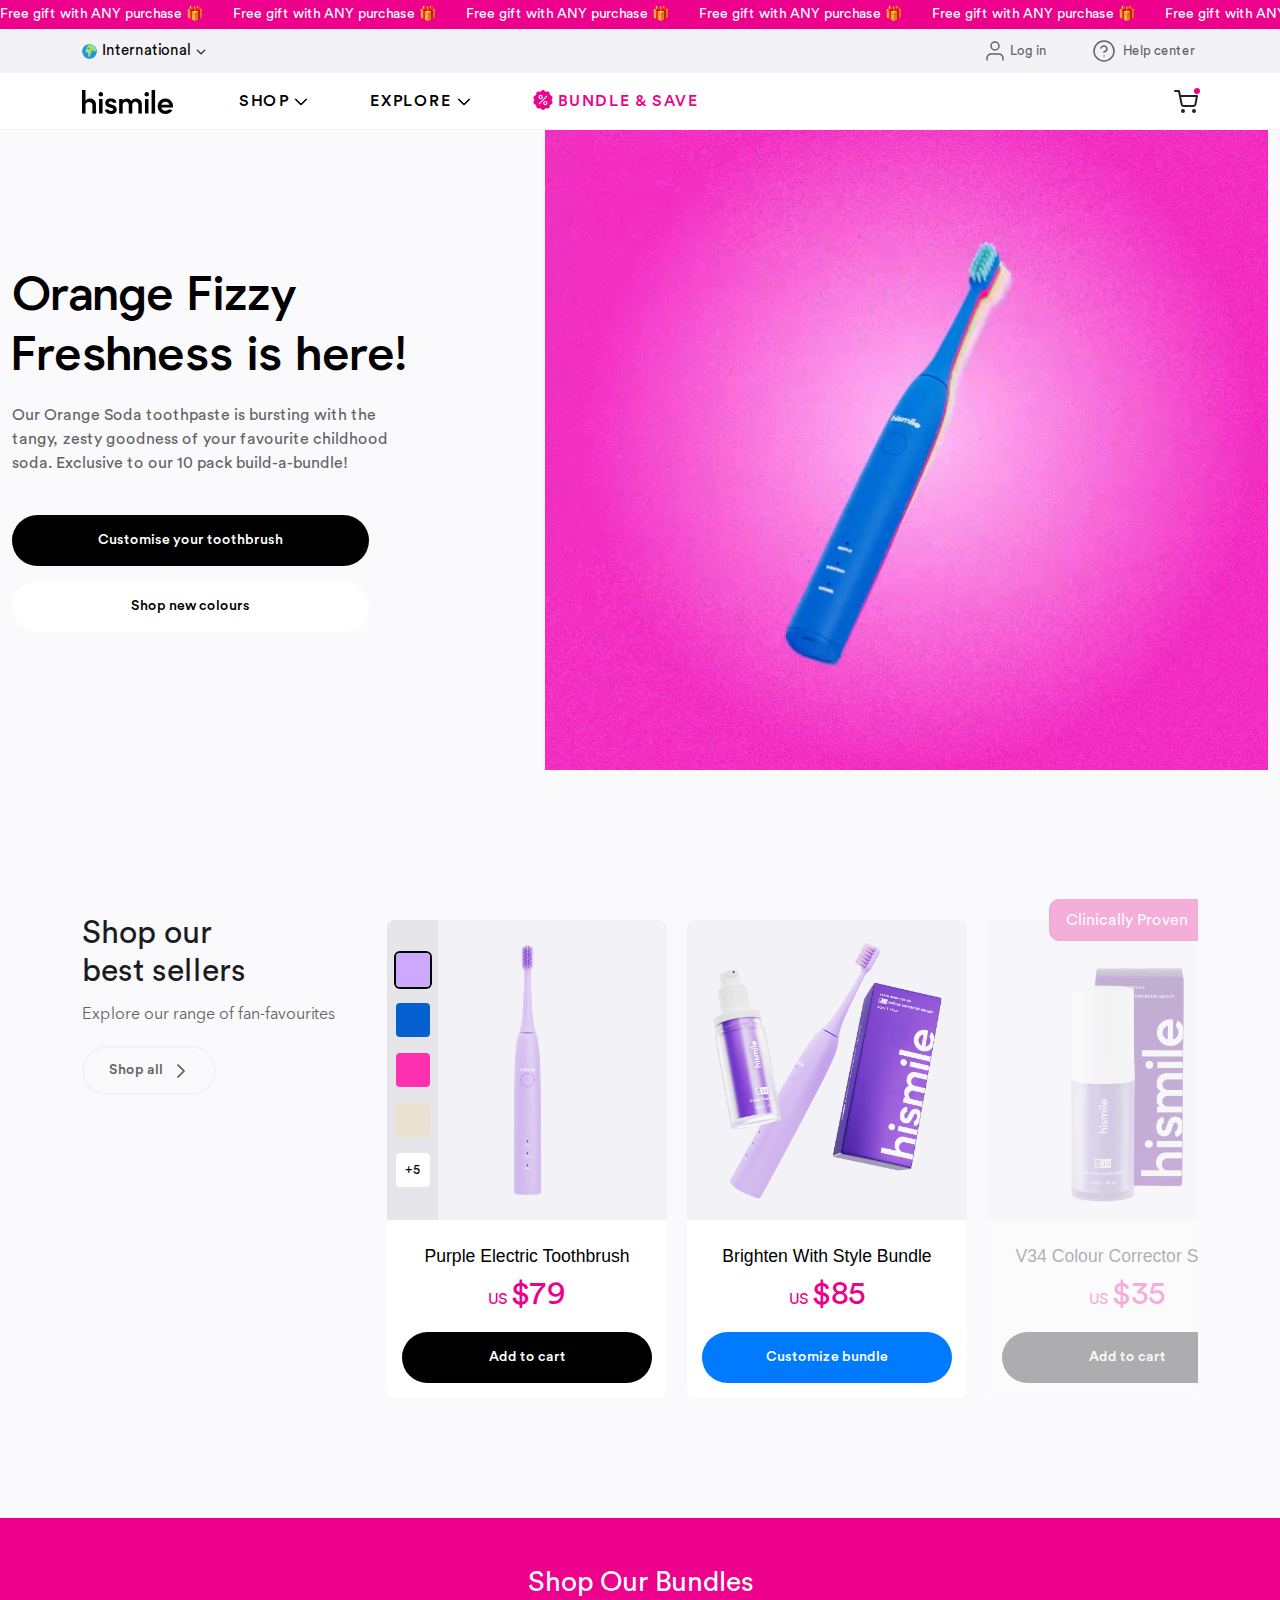
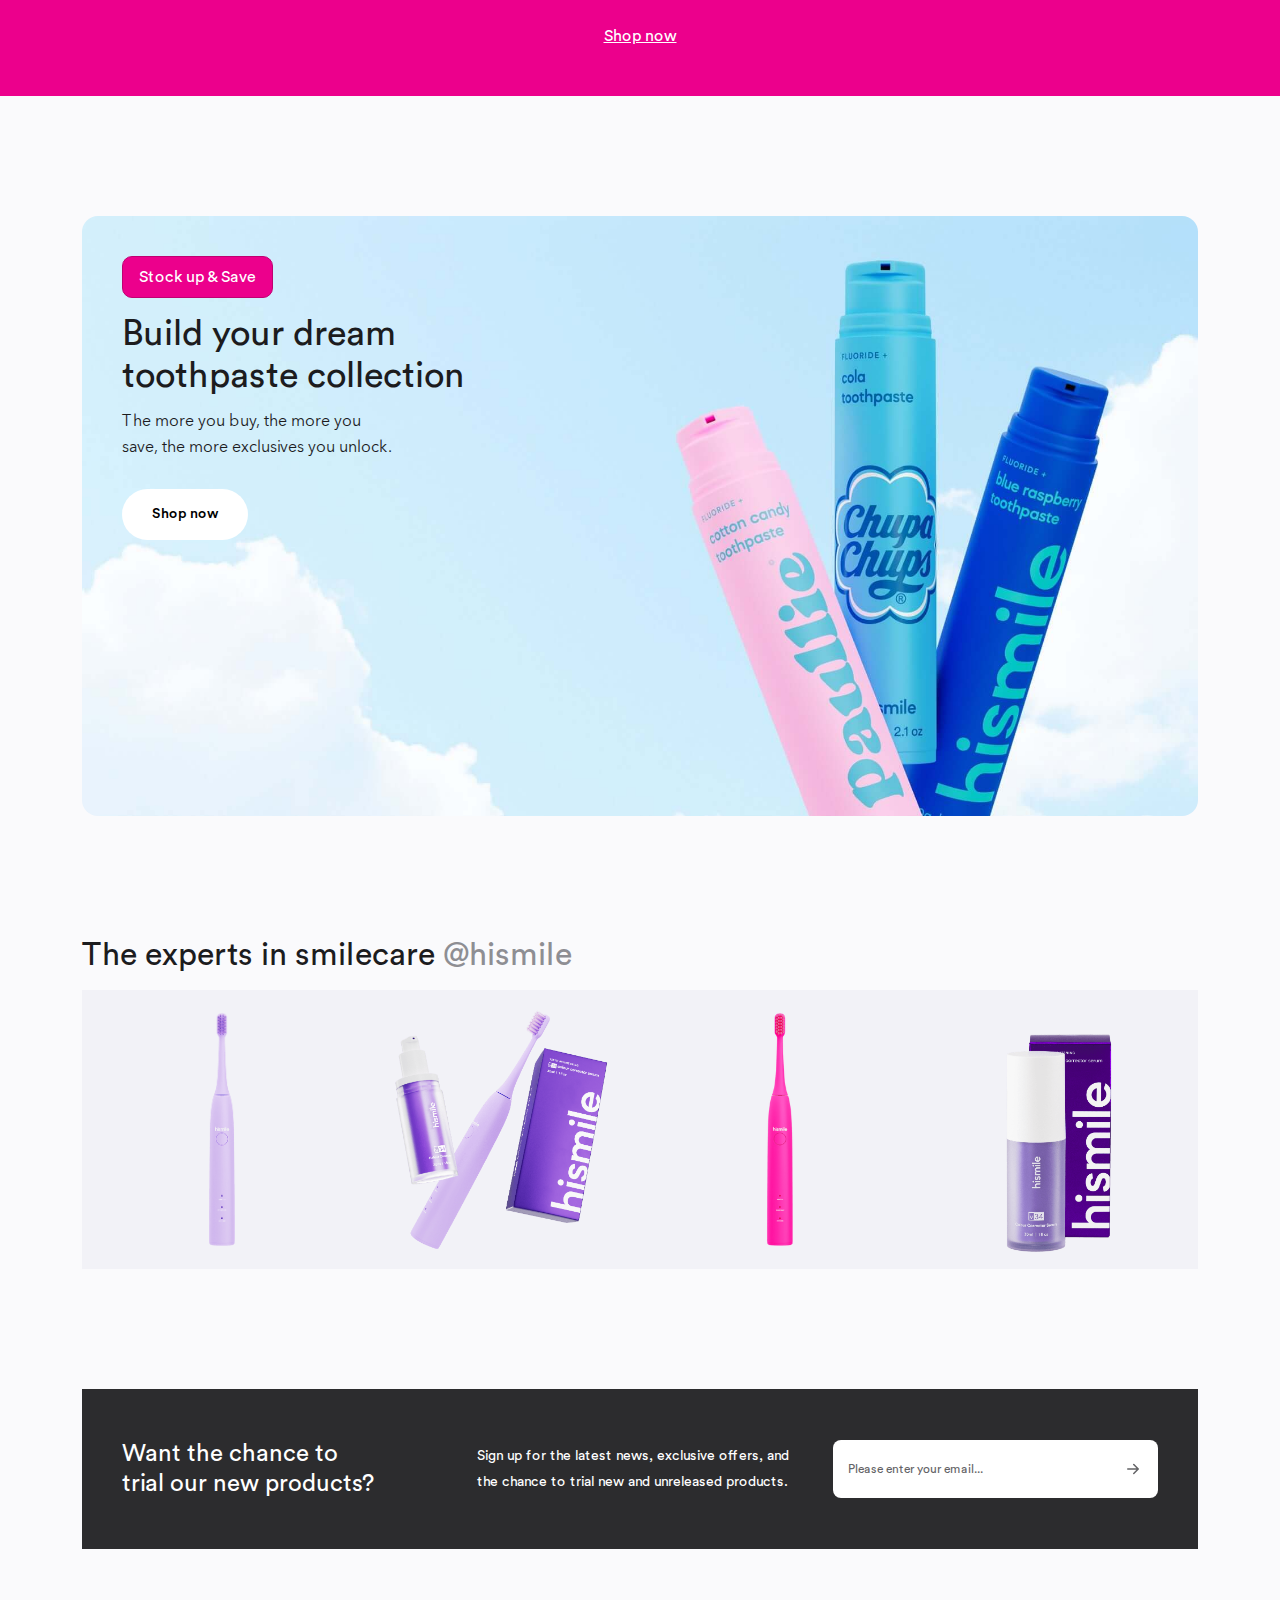
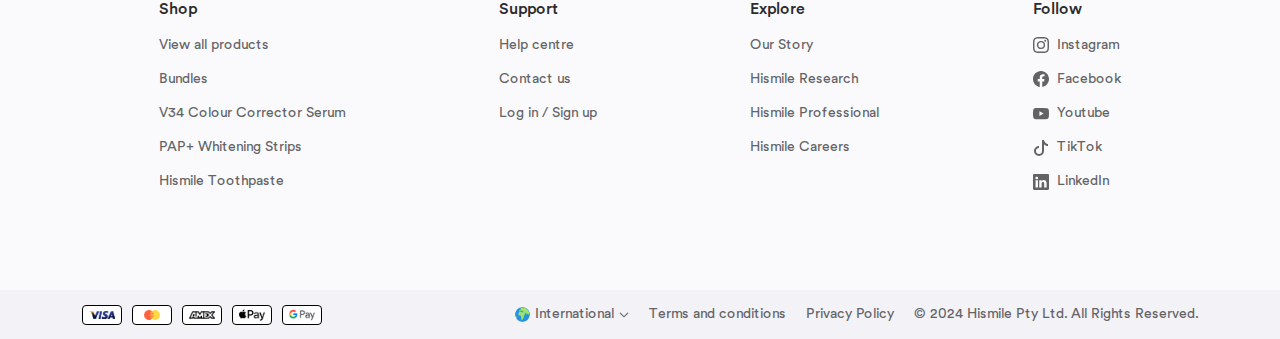
==== commit 6d16cefe: "u" ====
--- a/index.html
+++ b/index.html
@@ -5,7 +5,7 @@
 	<meta charset="UTF-8">
 	<meta http-equiv="X-UA-Compatible" content="IE=edge">
 	<meta name="viewport" content="width=device-width, initial-scale=1">
-	<meta name="theme-color" content="#006d77">
+	<meta name="theme-color" content="#EC008C">
     <link rel="shortcut icon" href="assets/images/favicon.ico" type="image/x-icon">
     <title>Hismile™ Official | At-home Oral Care</title>
     <link href="https://fonts.googleapis.com/css2?family=Poppins:wght@300;400;500;600;700;800&display=swap" rel="stylesheet">
@@ -415,8 +415,8 @@
                     </div>
                     <div class="col-xl-5 col-lg-6 col-md-7 order-2 order-md-1">
                         <div class="hero-content c-black text-center text-md-start">
-                            <h1 class="fw-6">Customise your toothbrush, your way!</h1>
-                            <p>Pick your toothbrush colour, swap heads, and enjoy a personalised brushing experience every day.</p>
+                            <h1>Orange Fizzy Freshness is here!</h1>
+                            <p>Our Orange Soda toothpaste is bursting with the tangy, zesty goodness of your favourite childhood soda. Exclusive to our 10 pack build-a-bundle!</p>
                             <div class="group-btns">
                                 <a href="#" class="theme-btn black-btn">Customise your toothbrush</a>
                                 <a href="#" class="theme-btn white-btn">Shop new colours</a>
@@ -647,7 +647,7 @@
             <section class="subscribe-section ss-t">
                 <div class="container-xl">
                     <div class="section-content bg--gray">
-                        <h2 class="f1 fw-5">Want the chance to trial our new products?</h2>
+                        <h2>Want the chance to trial our new products?</h2>
                         <p>Sign up for the latest news, exclusive offers, and the chance to trial new and unreleased products.</p>
                         <form class="bg-white">
                                     <div class="hs-placeholder">
--- a/assets/css/style.css
+++ b/assets/css/style.css
@@ -18,9 +18,79 @@
     --theme-black-rgb: 0, 0, 0;
     --theme-black-rgb-2: 28, 28, 30;
     --cw-rgb: 255, 255, 255;
+
+    --f1: 'Pulp Display';
+    --f2: 'Circular Std Book';
+    --f3: 'Circular Std';
+    --f4: 'Avenir Next Cyr';
     
     --margin-top-main: ;
     --default-transition: .3s ease;
+}
+
+@font-face {
+    font-family: 'Circular Std Book';
+    src: url('/assets/fonts/CircularStd-Book.eot');
+    src: url('/assets/fonts/CircularStd-Book.eot?#iefix') format('embedded-opentype'),
+        url('/assets/fonts/CircularStd-Book.woff2') format('woff2'),
+        url('/assets/fonts/CircularStd-Book.woff') format('woff'),
+        url('/assets/fonts/CircularStd-Book.ttf') format('truetype'),
+        url('/assets/fonts/CircularStd-Book.svg#CircularStd-Book') format('svg');
+    font-weight: 500;
+    font-style: normal;
+    font-display: swap;
+}
+
+@font-face {
+    font-family: 'Pulp Display';
+    src: url('/assets/fonts/PulpDisplay-Regular.eot');
+    src: url('/assets/fonts/PulpDisplay-Regular.eot?#iefix') format('embedded-opentype'),
+        url('/assets/fonts/PulpDisplay-Regular.woff2') format('woff2'),
+        url('/assets/fonts/PulpDisplay-Regular.woff') format('woff'),
+        url('/assets/fonts/PulpDisplay-Regular.ttf') format('truetype'),
+        url('/assets/fonts/PulpDisplay-Regular.svg#PulpDisplay-Regular') format('svg');
+    font-weight: normal;
+    font-style: normal;
+    font-display: swap;
+}
+
+@font-face {
+    font-family: 'Pulp Display';
+    src: url('/assets/fonts/PulpDisplay-Medium.eot');
+    src: url('/assets/fonts/PulpDisplay-Medium.eot?#iefix') format('embedded-opentype'),
+        url('/assets/fonts/PulpDisplay-Medium.woff2') format('woff2'),
+        url('/assets/fonts/PulpDisplay-Medium.woff') format('woff'),
+        url('/assets/fonts/PulpDisplay-Medium.ttf') format('truetype'),
+        url('/assets/fonts/PulpDisplay-Medium.svg#PulpDisplay-Medium') format('svg');
+    font-weight: 500;
+    font-style: normal;
+    font-display: swap;
+}
+
+@font-face {
+    font-family: 'Circular Std';
+    src: url('/assets/fonts/CircularStd-Medium.eot');
+    src: url('/assets/fonts/CircularStd-Medium.eot?#iefix') format('embedded-opentype'),
+        url('/assets/fonts/CircularStd-Medium.woff2') format('woff2'),
+        url('/assets/fonts/CircularStd-Medium.woff') format('woff'),
+        url('/assets/fonts/CircularStd-Medium.ttf') format('truetype'),
+        url('/assets/fonts/CircularStd-Medium.svg#CircularStd-Medium') format('svg');
+    font-weight: 500;
+    font-style: normal;
+    font-display: swap;
+}
+
+@font-face {
+    font-family: 'Avenir Next Cyr';
+    src: url('/assets/fonts/AvenirNextCyr-Regular.eot');
+    src: url('/assets/fonts/AvenirNextCyr-Regular.eot?#iefix') format('embedded-opentype'),
+        url('/assets/fonts/AvenirNextCyr-Regular.woff2') format('woff2'),
+        url('/assets/fonts/AvenirNextCyr-Regular.woff') format('woff'),
+        url('/assets/fonts/AvenirNextCyr-Regular.ttf') format('truetype'),
+        url('/assets/fonts/AvenirNextCyr-Regular.svg#AvenirNextCyr-Regular') format('svg');
+    font-weight: normal;
+    font-style: normal;
+    font-display: swap;
 }
 
 * {
@@ -58,9 +128,9 @@
 details summary::-webkit-details-marker {display: none}
 
 body{
-    background:var(--body-bg);
-    font-family: "Poppins", sans-serif;
-    color:var(--theme-black);
+    background: var(--body-bg);
+    font-family: var(--f2);
+    color: var(--theme-black);
     overflow: auto;
 }
 
@@ -84,14 +154,13 @@
     transition: all var(--default-transition) .2s;
 }
 
-.f1 {font-family: "Poppins", sans-serif !important;}
-.fw-3 {font-weight: 300 !important;}
-.fw-4 {font-weight: 400 !important;}
-.fw-5 {font-weight: 500 !important;}
-.fw-6 {font-weight: 600 !important;}
-.fw-7 {font-weight: 700 !important;}
-.fw-8 {font-weight: 800 !important;}
-
+.f1 {
+    font-family: var(--f1) !important;
+    font-weight: 500 !important;
+}
+.f2 {font-family: var(--f2) !important;}
+.f3 {font-family: var(--f3) !important;}
+.f4 {font-family: var(--f4) !important;}
 
 .c-primary {color: var(--theme-primary) !important;}
 .c-secondary {color: var(--theme-secondary) !important;}
@@ -129,11 +198,12 @@
 }
 
 .theme-btn, .icon-btn {
+    font-family: var(--f3);
     padding: 15px 30px;
     font-size: 14px;
     display: inline-flex;
     border-radius: 32px;
-    font-weight: 600;
+    
     transition: all var(--default-transition);
 }
 
@@ -155,7 +225,7 @@
 .icon-btn {
     padding: 12px 25px;
     background: var(--body-bg);
-    color: var(--theme-black);
+    color: var(--theme-ash-2);
     font-size: 14px;
     align-items: center;
     border-radius: 32px;
@@ -172,29 +242,34 @@
 /* other-page-header start */
 .other-page-header {padding: 80px 0;}
 .other-page-header h1 {
-    font-size: 48px;
+    font-size: 3rem;
+    line-height: 1.25;
+    letter-spacing: -.03em;
+    font-family: var(--f1);
+    font-weight: 500;
     margin-bottom: 15px;
 }
 
 .other-page-header p {
-    font-size: 15px;
-    line-height: 30px;
+    font-size: 1rem;
+    line-height: 1.5;
 }
 /* other-page-header end */
 
 /* section-header start */
 .section-header h2 {
-    font-size: 32px;
-    font-weight: 500;
+    font-size: 2rem;
     line-height: 38px;
     color: var(--theme-black-2);
     text-wrap: balance;
 }
 .section-header p {
+    font-family: var(--f4);
     text-wrap: balance;
     font-size: 16px;
     line-height: 26px;
     margin-block: 10px 20px;
+    color: var(--theme-ash-2);
 }
 /* section-header end */
 
@@ -443,6 +518,7 @@
     padding: 16px;
     font-weight: 500;
     letter-spacing: .1rem;
+    font-family: var(--f3);
     transition: all var(--default-transition);
 }
 
@@ -474,12 +550,11 @@
 }
 .mm-col.mm-ul li {margin-top: 15px;}
 .mm-col.mm-ul a {
-    font-size: 14px;
-    color: var(--theme-gray);
+    font-size: 16px;
+    color: var(--theme-ash-2);
 }
 .mm-col h2 {
-    font-size: 16px;
-    font-weight: 600;
+    font-size: 18px;
     margin-bottom: 10px;
 }
 .mm-col figure > a img {
@@ -574,6 +649,7 @@
 }
 
 .mm {
+    font-family: var(--f4);
     position: relative;
     width: 100%;
     overflow: hidden;
@@ -616,7 +692,10 @@
 }
 .menu-level.level-1 li button i {margin-inline-start: auto;}
 .menu-level.level-1 li button,
-.menu-level.level-1 li a {letter-spacing: .1rem;font-weight: 500;}
+.menu-level.level-1 li a {
+    letter-spacing: .1rem;
+    font-weight: 500;
+}
 .menu-level.level-1 li button i,
 .menu-level.level-1 li a > i {
     line-height: 10px;
@@ -639,6 +718,8 @@
 .level-2 .mm-col.mm-ul li a {
     padding: 22px 20px;
     display: flex;
+    font-size: 16px;
+    color: var(--theme-ash-2);
 }
 
 .level-2 .mm-col h2 {
@@ -666,9 +747,8 @@
 }
 
 .menu-header .menu-title {
-    font-weight: bold;
+    font-family: var(--f3);
     pointer-events: none;
-    font-weight: 500;
     letter-spacing: .1em;
     color: var(--theme-black-2);
 }
@@ -720,8 +800,10 @@
 }
 
 .hero-content h1 {
-    font-size: 44px;
+    font-family: 'Pulp Display';
+    font-size: 3rem;
     line-height: 60px;
+    text-wrap: balance;
 }
 
 .hero-content p {
@@ -729,6 +811,7 @@
     font-size: 1rem;
     margin-block: 15px 40px;
     color: var(--theme-ash-2);
+    text-wrap: balance;
 }
 
 .hero-content .group-btns {
@@ -820,7 +903,11 @@
 }
 
 .hero-content-3 h1 {
+    font-family: var(--f1);
     font-size: 3rem;
+    font-weight: 500;
+    line-height: 1.25;
+    letter-spacing: -.03em;
     margin: 30px 0;
 }
 .hero-content-3 p {
@@ -866,7 +953,11 @@
 
 .hero-4 .section-content h1,
 .hero-5 .section-content h1 {
+    font-family: var(--f1);
     font-size: 3rem;
+    font-weight: 500;
+    line-height: 1.25;
+    letter-spacing: -.03em;
     color: var(--cw);
     margin: 100px 0 0 100px;
 }
@@ -899,9 +990,10 @@
 }
 
 .hero-6-content h1 {
+    font-family: var(--f1);
     font-size: 3rem;
     line-height: 3.625rem;
-    font-weight: 600;
+    letter-spacing: -.03em;    
     margin: 30px 0;
     text-wrap: balance;
 }
@@ -1012,9 +1104,11 @@
 }
 
 .profile-info > h2 {
-    font-size: 1.7rem;
+    font-family: "Newsreader", serif;
+    font-size: 1.8rem;
     font-weight: 400;
-    line-height: 130%;
+    line-height: 125%;
+    letter-spacing: -.0375rem;
     margin: 15px 0 20px;
     text-wrap: balance;
 }
@@ -1022,11 +1116,12 @@
 .profile-info > p {
     font-size: 14px;
     text-wrap: balance;
+    color: var(--theme-ash-2);
 }
 
 .profile-info > a {
     font-size: 14px;
-    font-weight: 600;
+    
     color: var(--theme-black);
     display: inline-flex;
     margin-top: 30px;
@@ -1053,7 +1148,7 @@
 .swiper-button-prev::after {
     font-size: 18px;
     color: var(--theme-black);
-    font-weight: 600;
+    
 }
 
 .swiper-button-disabled {
@@ -1519,15 +1614,17 @@
 }
 
 .txt-media-block .section-content h2 {
-    font-size: 28px;
+    font-family: var(--f1);
+    font-size: 2.5rem;
     line-height: 42px;
-    font-weight: 600;
+    font-weight: 500;
     color: var(--theme-gray);
     text-wrap: balance;
 }
 
 .txt-media-block .section-content h3 {
-    font-size: 18px;
+    font-family: var(--f1);
+    font-size: 1.1rem;
     font-weight: 500;
     color: var(--theme-gray);
     text-wrap: balance;
@@ -1535,7 +1632,7 @@
 }
 
 .txt-media-block .section-content p {
-    font-size: 14px;
+    font-size: 1rem;
     line-height: 26px;
     text-wrap: balance;
     margin-top: 15px;
@@ -1568,7 +1665,7 @@
     border: none;
     padding: 15px;
     font-size: 16px;
-    font-weight: 600;
+    
     border-radius: 6px;
 }
 
@@ -1752,7 +1849,7 @@
 /* single-product start */
 .product-header > h4 {
     font-size: .75rem;
-    font-weight: 600;
+    
     letter-spacing: .1em;
     color: #636366;
     text-transform: uppercase;
@@ -2058,6 +2155,7 @@
     max-width: 400px;
 }
 
+.collection-banner .section-content .section-header h2 {font-size: 2.25rem;}
 .collection-banner .section-content .section-header h2,
 .collection-banner .section-content .section-header p {
     text-wrap: balance;
@@ -2069,7 +2167,8 @@
 }
 
 .collection-banner .section-content .section-header p {
-    margin-block: 20px 30px;
+    margin-block: 10px 30px;
+    color: var(--theme-black-2);
 }
 
 .collection-banner .section-content .section-header .theme-btn:hover {
@@ -2087,7 +2186,7 @@
     padding: 4px 18px 5px 20px;
     border-radius: 24px;
     font-size: 14px;
-    font-weight: 600;
+    
 }
 /* collection-banner end */
 
@@ -2169,8 +2268,8 @@
 }
 
 .subscribe-section .section-content h2 {
-    font-size: 26px;
-    line-height: 36px;
+    font-size: 1.5rem;
+    line-height: 1.25;
     text-wrap: balance;
 }
 
@@ -2240,8 +2339,9 @@
 
 .footer-middle .section-content .footer-col summary {
     position: relative;
-    font-size: 20px;
-    font-weight: 600;
+    font-family: var(--f3);
+    font-size: 1rem;
+    line-height: 1;
     margin-bottom: 15px;
     color: var(--theme-gray);
     display: inline-flex;
@@ -2252,10 +2352,6 @@
     content: '';
 }
 
-.footer-middle .section-content .footer-col ul {
-    margin-inline-start: 5px;
-}
-
 .footer-middle .section-content .footer-col ul li {
     position: relative;
 }
@@ -2268,6 +2364,7 @@
     font-size: 14px;
     display: inline-flex;
     align-items: center;
+    color: var(--theme-ash-2);
 }
 
 .footer-middle .section-content .footer-col ul li a i {
@@ -2285,9 +2382,9 @@
 
 .footer-bottom {
     margin-top: 50px;
-    background: var(--cw);
+    background: var(--theme-ash);
     padding-block: 10px;
-    color: var(--theme-black);
+    color: var(--theme-ash-2);
 }
 
 .payment-methods {
@@ -2357,9 +2454,9 @@
 }
 
 .short-info-block p {
-    font-size: 14px;
+    font-size: 15px;
     line-height: 26px;
-    color: var(--theme-ash-2);
+    color: rgb(142,142,147);
 }
 /* products-block end */
 
@@ -3044,7 +3141,7 @@
     .collection-banner .section-content .section-header h2 {
         font-size: 22px;
         line-height: 36px;
-        font-weight: 600;
+        
     }
     .collection-banner .section-content .section-header p {
         margin-block: 10px;
